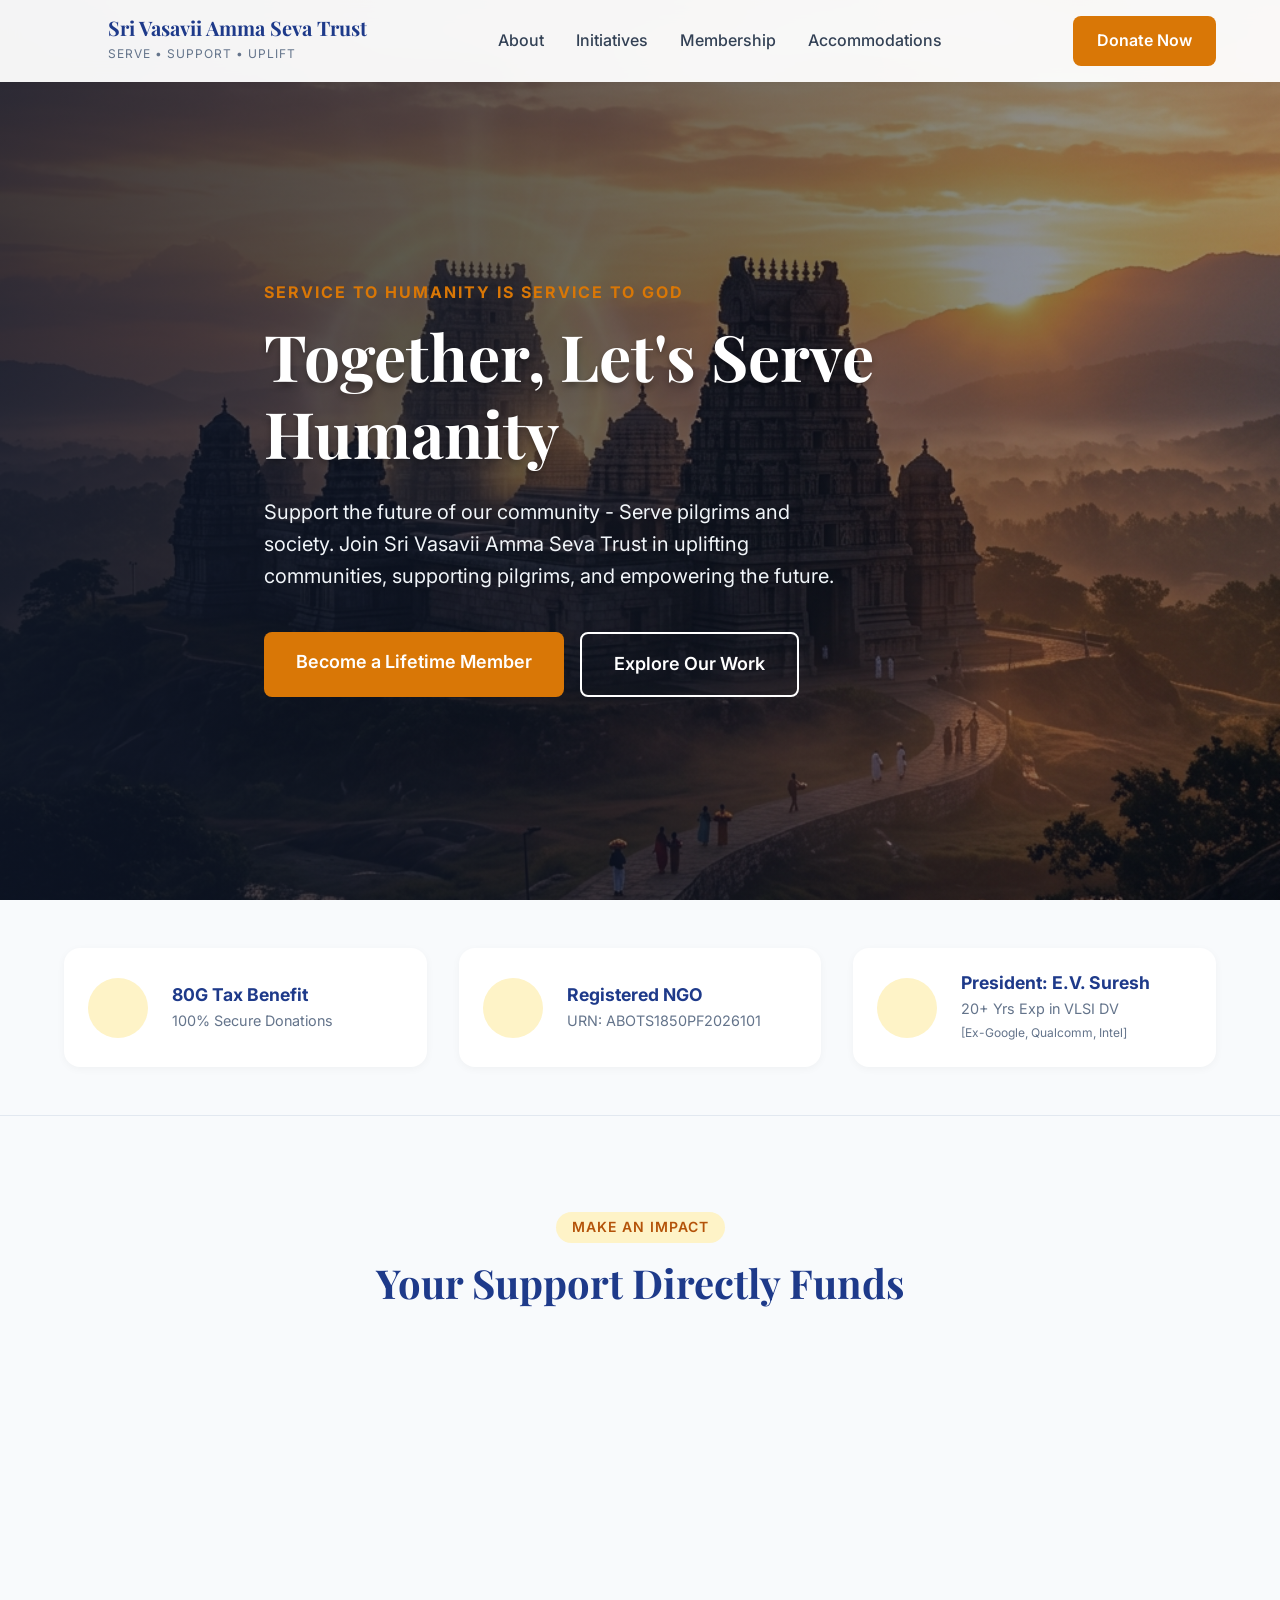
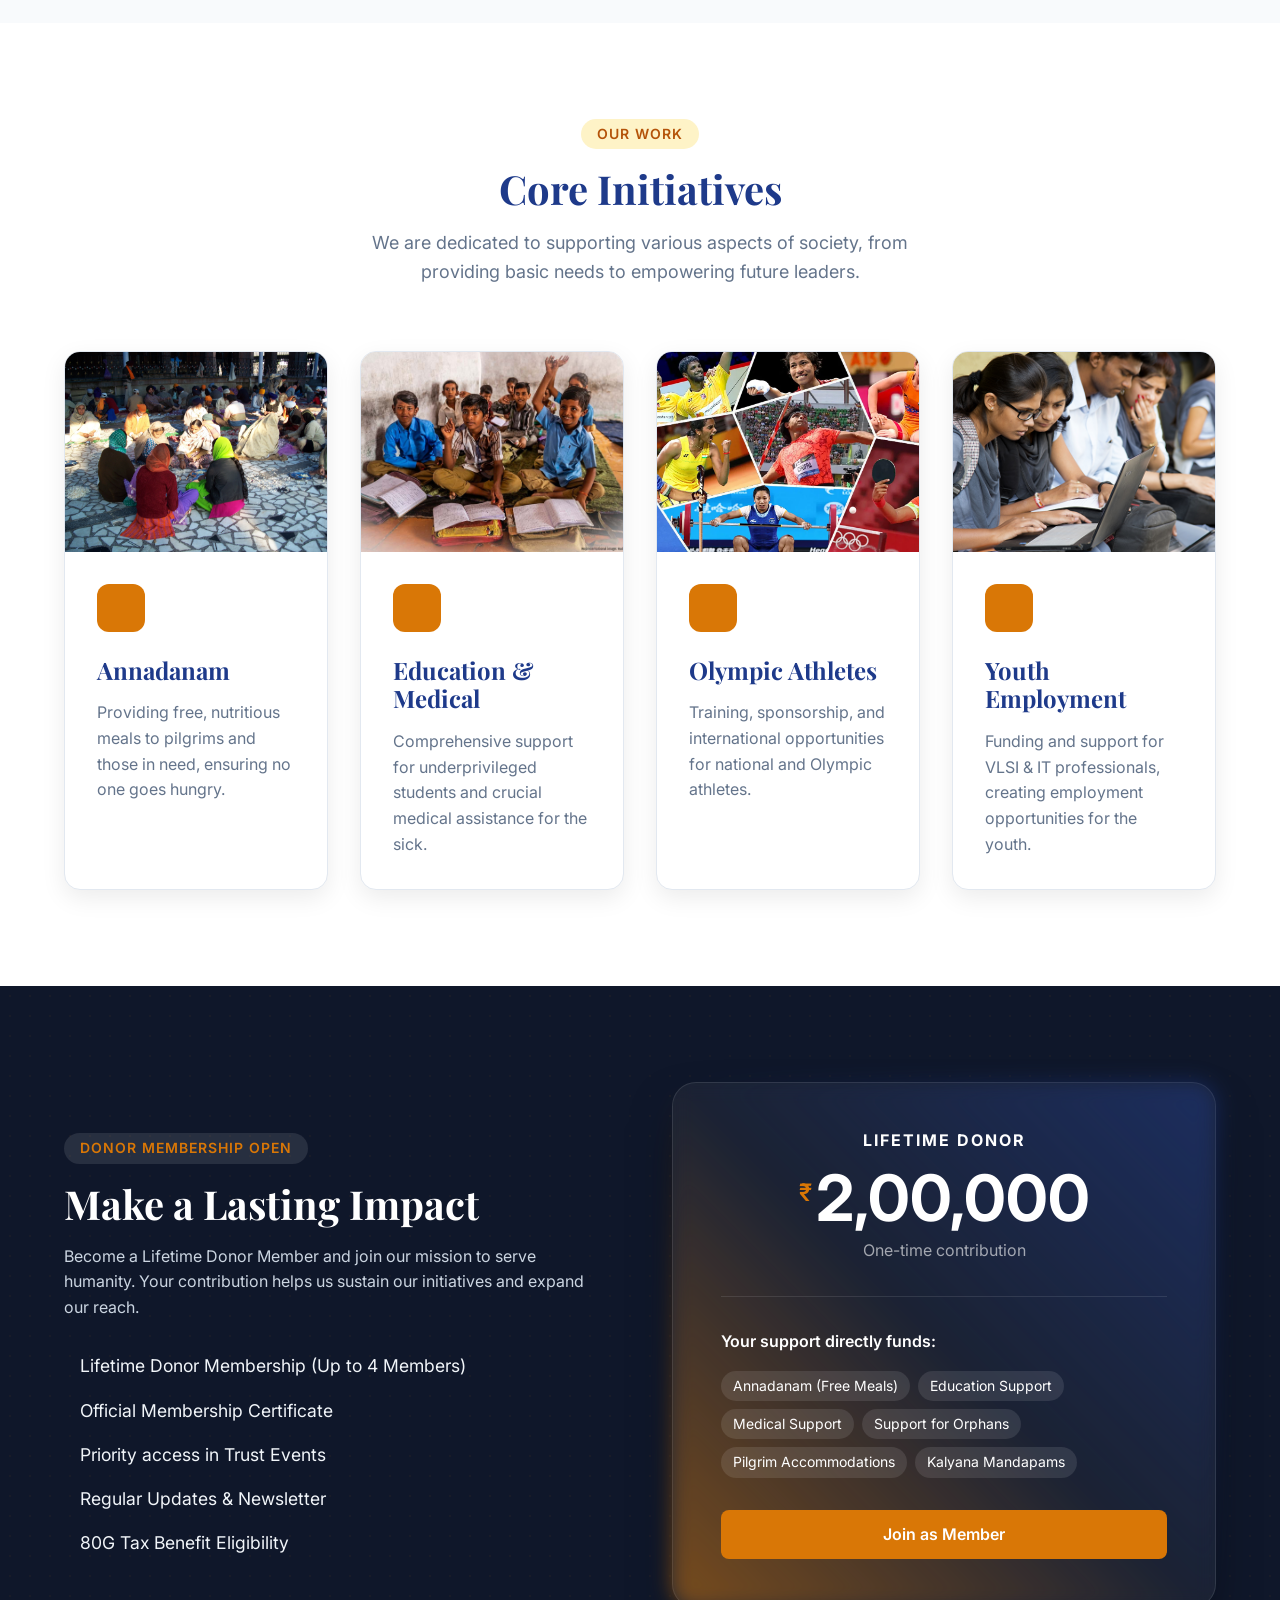
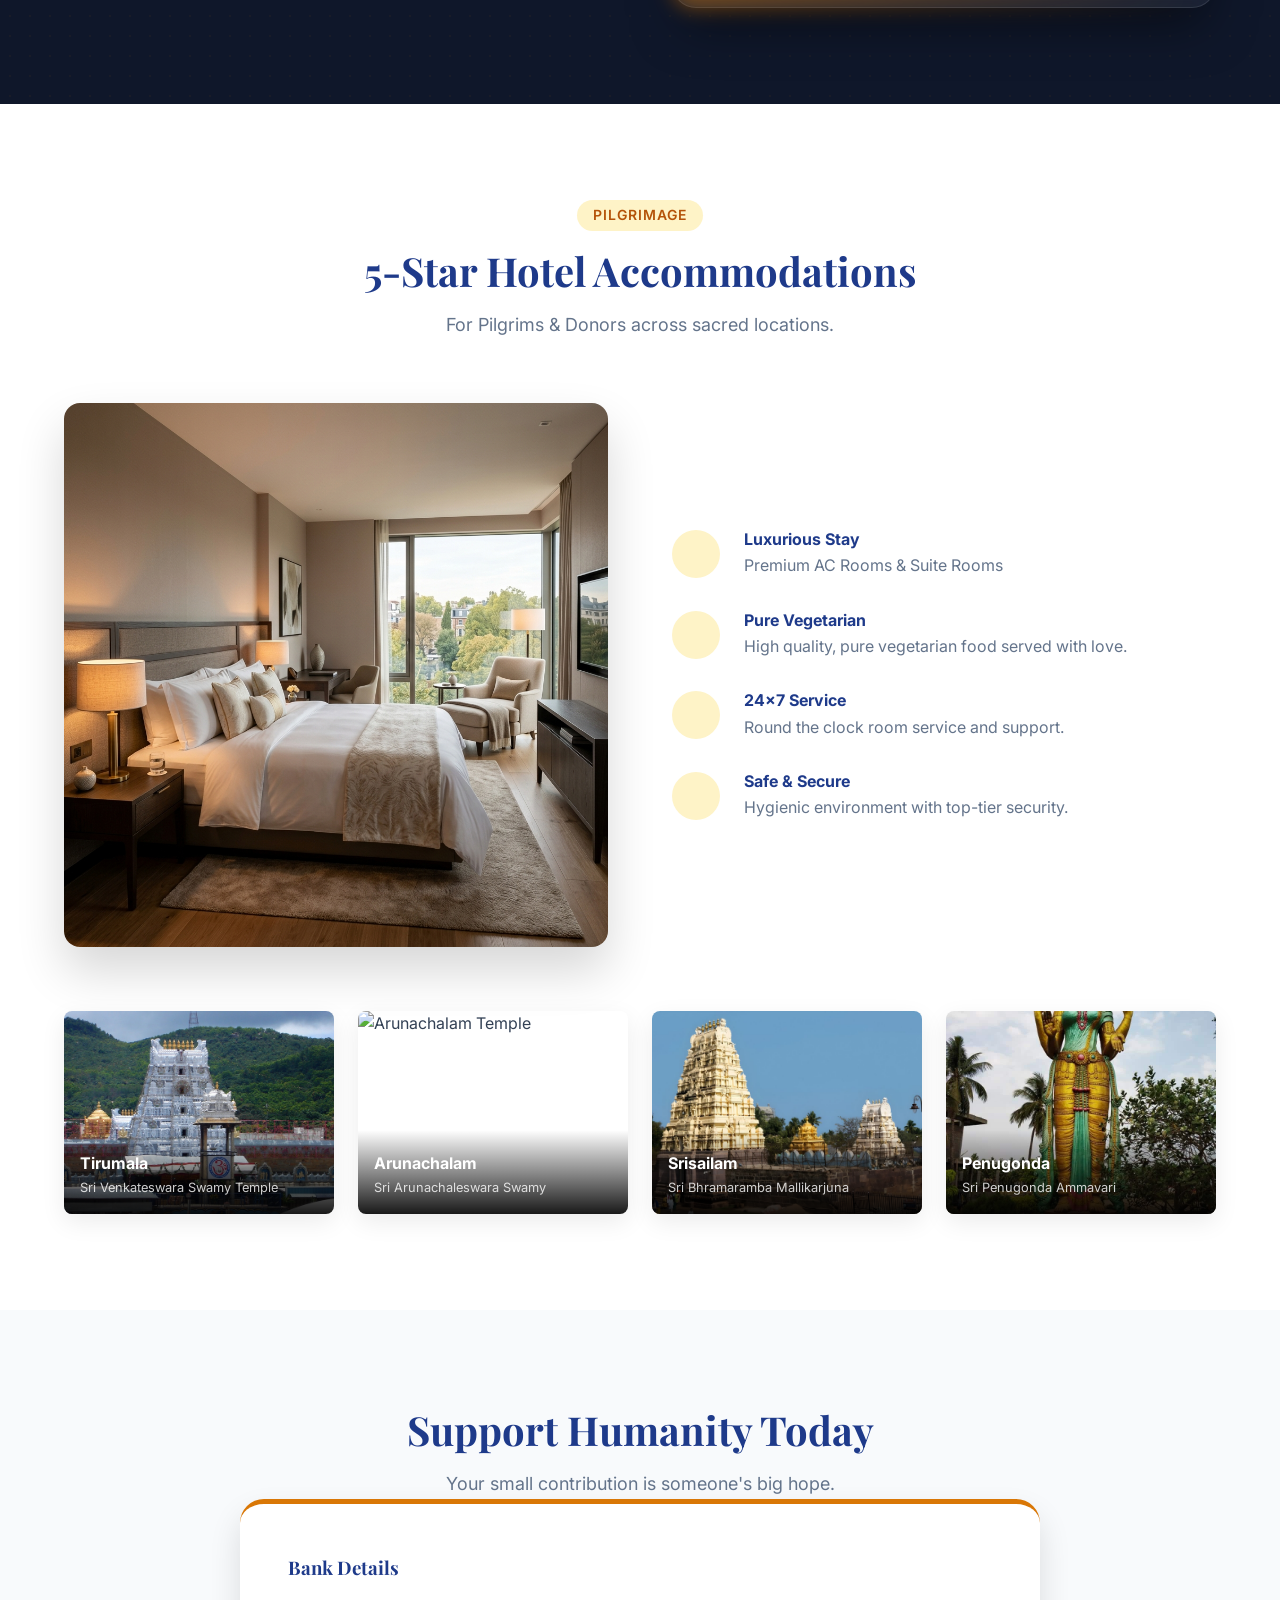
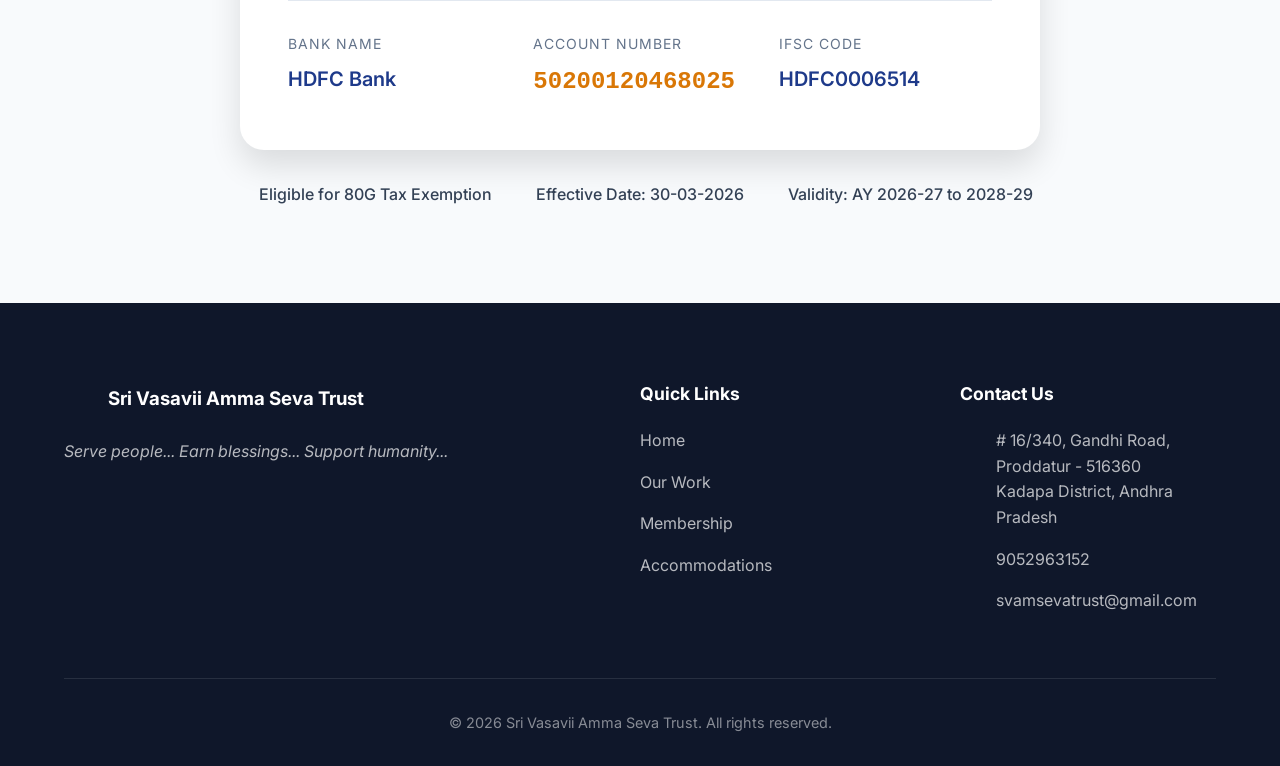
==== index.html @ b6ab921c "feat: initialize Sri Vasavi Amma Seva Trust website with responsive landing page and core service se" ====
<!DOCTYPE html>
<html lang="en">
<head>
    <meta charset="UTF-8">
    <meta name="viewport" content="width=device-width, initial-scale=1.0">
    <meta name="description" content="Sri Vasavii Amma Seva Trust - Service to Humanity is Service to God. Support our initiatives for Annadanam, education, medical help, and more.">
    <title>Sri Vasavii Amma Seva Trust | Serve • Support • Uplift</title>
    <!-- Fonts -->
    <link rel="preconnect" href="https://fonts.googleapis.com">
    <link rel="preconnect" href="https://fonts.gstatic.com" crossorigin>
    <link href="https://fonts.googleapis.com/css2?family=Inter:wght@300;400;500;600;700&family=Playfair+Display:ital,wght@0,400;0,600;0,700;1,400&display=swap" rel="stylesheet">
    <!-- Icons -->
    <script src="https://unpkg.com/lucide@latest"></script>
    <link rel="stylesheet" href="styles.css">
</head>
<body>

    <!-- Navigation -->
    <nav id="navbar" class="navbar">
        <div class="container nav-container">
            <a href="#" class="logo">
                <i data-lucide="heart-handshake" class="logo-icon"></i>
                <div class="logo-text">
                    <h1>Sri Vasavii Amma Seva Trust</h1>
                    <span>Serve • Support • Uplift</span>
                </div>
            </a>
            <ul class="nav-links">
                <li><a href="#about">About</a></li>
                <li><a href="#initiatives">Initiatives</a></li>
                <li><a href="#membership">Membership</a></li>
                <li><a href="#accommodations">Accommodations</a></li>
            </ul>
            <a href="#donate" class="btn btn-primary pulse-glow-anim">Donate Now</a>
            <button class="mobile-menu-btn" aria-label="Toggle Menu">
                <i data-lucide="menu"></i>
            </button>
        </div>
    </nav>

    <!-- Hero Section -->
    <header class="hero" id="home">
        <div class="hero-overlay"></div>
        <div class="container hero-content">
            <h2 class="hero-subtitle">Service to Humanity is Service to God</h2>
            <h1 class="hero-title">Together, Let's Serve Humanity</h1>
            <p class="hero-description">
                Support the future of our community - Serve pilgrims and society. Join Sri Vasavii Amma Seva Trust in uplifting communities, supporting pilgrims, and empowering the future.
            </p>
            <div class="hero-actions">
                <a href="#membership" class="btn btn-primary btn-large pulse-glow-anim">Become a Lifetime Member</a>
                <a href="#initiatives" class="btn btn-outline btn-large">Explore Our Work</a>
            </div>
        </div>
    </header>

    <!-- Trust Signals Section -->
    <section class="trust-signals bg-light">
        <div class="container">
            <div class="trust-grid">
                <div class="trust-item">
                    <div class="trust-icon"><i data-lucide="shield-check"></i></div>
                    <div class="trust-info">
                        <h4>80G Tax Benefit</h4>
                        <p>100% Secure Donations</p>
                    </div>
                </div>
                <div class="trust-item">
                    <div class="trust-icon"><i data-lucide="file-text"></i></div>
                    <div class="trust-info">
                        <h4>Registered NGO</h4>
                        <p>URN: ABOTS1850PF2026101</p>
                    </div>
                </div>
                <div class="trust-item">
                    <div class="trust-icon"><i data-lucide="users"></i></div>
                    <div class="trust-info">
                        <h4>President: E.V. Suresh</h4>
                        <p>20+ Yrs Exp in VLSI DV<br><small>[Ex-Google, Qualcomm, Intel]</small></p>
                    </div>
                </div>
            </div>
        </div>
    </section>

    <!-- Your Support For Section -->
    <section class="support-areas bg-light" id="support">
        <div class="container">
            <div class="section-header text-center" style="margin-bottom: 2rem;">
                <span class="section-badge">Make an Impact</span>
                <h2 class="section-title">Your Support Directly Funds</h2>
            </div>
            
            <div class="support-grid">
                <div class="support-item fade-in-element">
                    <div class="support-icon"><i data-lucide="utensils"></i></div>
                    <h4>Annadanam (Free Meals)</h4>
                </div>
                <div class="support-item fade-in-element">
                    <div class="support-icon"><i data-lucide="book-open"></i></div>
                    <h4>Education Support</h4>
                </div>
                <div class="support-item fade-in-element">
                    <div class="support-icon"><i data-lucide="heart-pulse"></i></div>
                    <h4>Medical Support</h4>
                </div>
                <div class="support-item fade-in-element">
                    <div class="support-icon"><i data-lucide="baby"></i></div>
                    <h4>Support for Orphans</h4>
                </div>
                <div class="support-item fade-in-element">
                    <div class="support-icon"><i data-lucide="hotel"></i></div>
                    <h4>Pilgrim Accommodations</h4>
                </div>
                <div class="support-item fade-in-element">
                    <div class="support-icon"><i data-lucide="landmark"></i></div>
                    <h4>Kalyana Mandapams</h4>
                </div>
            </div>
        </div>
    </section>

    <!-- Initiatives Section -->
    <section class="initiatives" id="initiatives">
        <div class="container">
            <div class="section-header text-center">
                <span class="section-badge">Our Work</span>
                <h2 class="section-title">Core Initiatives</h2>
                <p class="section-description">We are dedicated to supporting various aspects of society, from providing basic needs to empowering future leaders.</p>
            </div>

            <div class="initiatives-grid">
                <!-- Initiative 1 -->
                <div class="card initiative-card">
                    <div class="card-img-wrapper">
                        <img src="images/food_donation.jpg" alt="Annadanam Free Meals" class="card-img" loading="lazy">
                    </div>
                    <div class="card-content">
                        <div class="card-icon"><i data-lucide="utensils"></i></div>
                        <h3>Annadanam</h3>
                        <p>Providing free, nutritious meals to pilgrims and those in need, ensuring no one goes hungry.</p>
                    </div>
                </div>

                <!-- Initiative 2 -->
                <div class="card initiative-card">
                    <div class="card-img-wrapper">
                        <img src="images/education-image.jpg" alt="Education and Medical Support" class="card-img" loading="lazy">
                    </div>
                    <div class="card-content">
                        <div class="card-icon"><i data-lucide="book-open"></i></div>
                        <h3>Education & Medical</h3>
                        <p>Comprehensive support for underprivileged students and crucial medical assistance for the sick.</p>
                    </div>
                </div>

                <!-- Initiative 3 -->
                <div class="card initiative-card">
                    <div class="card-img-wrapper">
                        <img src="images/olampics.webp" alt="Olympic Athletes Support" class="card-img" loading="lazy">
                    </div>
                    <div class="card-content">
                        <div class="card-icon"><i data-lucide="medal"></i></div>
                        <h3>Olympic Athletes</h3>
                        <p>Training, sponsorship, and international opportunities for national and Olympic athletes.</p>
                    </div>
                </div>

                <!-- Initiative 4 -->
                <div class="card initiative-card">
                    <div class="card-img-wrapper">
                        <img src="images/employment.jpg" alt="Youth Employment" class="card-img" loading="lazy">
                    </div>
                    <div class="card-content">
                        <div class="card-icon"><i data-lucide="briefcase"></i></div>
                        <h3>Youth Employment</h3>
                        <p>Funding and support for VLSI & IT professionals, creating employment opportunities for the youth.</p>
                    </div>
                </div>
            </div>
        </div>
    </section>

    <!-- Membership Section -->
    <section class="membership bg-dark" id="membership">
        <div class="container">
            <div class="membership-layout">
                <div class="membership-text">
                    <span class="section-badge badge-light">Donor Membership Open</span>
                    <h2 class="section-title text-white">Make a Lasting Impact</h2>
                    <p class="text-white-muted">Become a Lifetime Donor Member and join our mission to serve humanity. Your contribution helps us sustain our initiatives and expand our reach.</p>
                    
                    <ul class="benefits-list">
                        <li><i data-lucide="check-circle-2"></i> Lifetime Donor Membership (Up to 4 Members)</li>
                        <li><i data-lucide="check-circle-2"></i> Official Membership Certificate</li>
                        <li><i data-lucide="check-circle-2"></i> Priority access in Trust Events</li>
                        <li><i data-lucide="check-circle-2"></i> Regular Updates & Newsletter</li>
                        <li><i data-lucide="check-circle-2"></i> 80G Tax Benefit Eligibility</li>
                    </ul>
                </div>
                
                <div class="membership-card-wrapper">
                    <div class="pricing-card glass-card">
                        <div class="pricing-header">
                            <h3>Lifetime Donor</h3>
                            <div class="price">
                                <span class="currency">₹</span>
                                <span class="amount">2,00,000</span>
                            </div>
                            <p class="price-desc">One-time contribution</p>
                        </div>
                        <div class="pricing-body">
                            <p class="pricing-highlight">Your support directly funds:</p>
                            <div class="mini-tags">
                                <span>Annadanam (Free Meals)</span>
                                <span>Education Support</span>
                                <span>Medical Support</span>
                                <span>Support for Orphans</span>
                                <span>Pilgrim Accommodations</span>
                                <span>Kalyana Mandapams</span>
                            </div>
                        </div>
                        <div class="pricing-footer">
                            <a href="#donate" class="btn btn-primary btn-block pulse-glow-anim">Join as Member</a>
                        </div>
                    </div>
                </div>
            </div>
        </div>
    </section>

    <!-- Accommodations Section -->
    <section class="accommodations" id="accommodations">
        <div class="container">
            <div class="section-header text-center">
                <span class="section-badge">Pilgrimage</span>
                <h2 class="section-title">5-Star Hotel Accommodations</h2>
                <p class="section-description">For Pilgrims & Donors across sacred locations.</p>
            </div>

            <div class="accommodations-content">
                <div class="accommodations-img float-anim">
                    <img src="images/luxury_room.png" alt="Luxurious 5 Star Hotel Stay" loading="lazy">
                </div>
                <div class="accommodations-details">
                    <div class="feature-list">
                        <div class="feature">
                            <div class="feature-icon"><i data-lucide="star"></i></div>
                            <div>
                                <h4>Luxurious Stay</h4>
                                <p>Premium AC Rooms & Suite Rooms</p>
                            </div>
                        </div>
                        <div class="feature">
                            <div class="feature-icon"><i data-lucide="coffee"></i></div>
                            <div>
                                <h4>Pure Vegetarian</h4>
                                <p>High quality, pure vegetarian food served with love.</p>
                            </div>
                        </div>
                        <div class="feature">
                            <div class="feature-icon"><i data-lucide="clock"></i></div>
                            <div>
                                <h4>24x7 Service</h4>
                                <p>Round the clock room service and support.</p>
                            </div>
                        </div>
                        <div class="feature">
                            <div class="feature-icon"><i data-lucide="shield"></i></div>
                            <div>
                                <h4>Safe & Secure</h4>
                                <p>Hygienic environment with top-tier security.</p>
                            </div>
                        </div>
                    </div>
                </div>
            </div>

            <div class="temples-grid mt-5">
                <div class="temple-card">
                    <img src="images/tirumala-venkateswara-temple-in-tirupati.jpg" alt="Tirumala Temple" loading="lazy">
                    <div class="temple-info">
                        <h4>Tirumala</h4>
                        <p>Sri Venkateswara Swamy Temple</p>
                    </div>
                </div>
                <div class="temple-card">
                    <img src="images/Arunachalam_temple_from_a_nearby_hill.jpg" alt="Arunachalam Temple" loading="lazy">
                    <div class="temple-info">
                        <h4>Arunachalam</h4>
                        <p>Sri Arunachaleswara Swamy</p>
                    </div>
                </div>
                <div class="temple-card">
                    <img src="images/srisailam-tourism-header.jpg" alt="Srisailam Temple" loading="lazy">
                    <div class="temple-info">
                        <h4>Srisailam</h4>
                        <p>Sri Bhramaramba Mallikarjuna</p>
                    </div>
                </div>
                <div class="temple-card">
                    <img src="images/penugonda-temple.jpg" alt="Penugonda Temple" loading="lazy">
                    <div class="temple-info">
                        <h4>Penugonda</h4>
                        <p>Sri Penugonda Ammavari</p>
                    </div>
                </div>
            </div>
        </div>
    </section>

    <!-- Donation Info Section -->
    <section class="donate-section bg-light" id="donate">
        <div class="container">
            <div class="donation-container">
                <div class="donation-header text-center">
                    <h2 class="section-title">Support Humanity Today</h2>
                    <p class="section-description">Your small contribution is someone's big hope.</p>
                </div>
                
                <div class="bank-details-card">
                    <div class="bank-header">
                        <h3>Bank Details</h3>
                        <i data-lucide="building-2"></i>
                    </div>
                    <div class="bank-info-grid">
                        <div class="info-group">
                            <label>Bank Name</label>
                            <p>HDFC Bank</p>
                        </div>
                        <div class="info-group">
                            <label>Account Number</label>
                            <p class="highlight-text">50200120468025</p>
                        </div>
                        <div class="info-group">
                            <label>IFSC Code</label>
                            <p>HDFC0006514</p>
                        </div>
                    </div>
                </div>

                <div class="tax-info-grid">
                    <div class="tax-info-item">
                        <i data-lucide="check-square" class="text-primary"></i>
                        <span>Eligible for 80G Tax Exemption</span>
                    </div>
                    <div class="tax-info-item">
                        <i data-lucide="check-square" class="text-primary"></i>
                        <span>Effective Date: 30-03-2026</span>
                    </div>
                    <div class="tax-info-item">
                        <i data-lucide="check-square" class="text-primary"></i>
                        <span>Validity: AY 2026-27 to 2028-29</span>
                    </div>
                </div>
            </div>
        </div>
    </section>

    <!-- Footer -->
    <footer class="footer">
        <div class="container">
            <div class="footer-grid">
                <div class="footer-brand">
                    <a href="#" class="logo footer-logo">
                        <i data-lucide="heart-handshake" class="logo-icon"></i>
                        <div class="logo-text">
                            <h3>Sri Vasavii Amma Seva Trust</h3>
                        </div>
                    </a>
                    <p class="footer-tagline">Serve people... Earn blessings... Support humanity...</p>
                </div>
                
                <div class="footer-links">
                    <h4>Quick Links</h4>
                    <ul>
                        <li><a href="#home">Home</a></li>
                        <li><a href="#initiatives">Our Work</a></li>
                        <li><a href="#membership">Membership</a></li>
                        <li><a href="#accommodations">Accommodations</a></li>
                    </ul>
                </div>

                <div class="footer-contact">
                    <h4>Contact Us</h4>
                    <ul>
                        <li>
                            <i data-lucide="map-pin"></i>
                            <span># 16/340, Gandhi Road, Proddatur - 516360<br>Kadapa District, Andhra Pradesh</span>
                        </li>
                        <li>
                            <i data-lucide="phone"></i>
                            <span>9052963152</span>
                        </li>
                        <li>
                            <i data-lucide="mail"></i>
                            <span>svamsevatrust@gmail.com</span>
                        </li>
                    </ul>
                </div>
            </div>
            
            <div class="footer-bottom">
                <p>&copy; 2026 Sri Vasavii Amma Seva Trust. All rights reserved.</p>
            </div>
        </div>
    </footer>

    <script src="script.js"></script>
</body>
</html>
---- styles.css ----
/* Base CSS and Design System variables */
:root {
    /* Color Palette */
    --primary: #d97706; /* Saffron/Gold */
    --primary-dark: #b45309;
    --primary-light: #fef3c7;
    
    --secondary: #1e3a8a; /* Deep Navy Blue */
    --secondary-dark: #1e40af;
    
    --bg-main: #ffffff;
    --bg-light: #f8fafc;
    --bg-dark: #0f172a;
    
    --text-main: #334155;
    --text-muted: #64748b;
    --text-light: #f1f5f9;
    
    --border-color: #e2e8f0;
    
    /* Typography */
    --font-sans: 'Inter', sans-serif;
    --font-serif: 'Playfair Display', serif;
    
    /* Effects */
    --shadow-sm: 0 2px 8px rgba(0, 0, 0, 0.04);
    --shadow-md: 0 8px 24px rgba(0, 0, 0, 0.08);
    --shadow-lg: 0 16px 32px rgba(0, 0, 0, 0.12);
    --shadow-xl: 0 24px 48px rgba(0, 0, 0, 0.16);
    --shadow-glow: 0 0 20px rgba(217, 119, 6, 0.4);
    
    --radius-md: 0.5rem;
    --radius-lg: 1rem;
    --radius-xl: 1.5rem;
    
    --transition: all 0.3s ease;
}

/* Reset & Globals */
* {
    margin: 0;
    padding: 0;
    box-sizing: border-box;
}

html {
    scroll-behavior: smooth;
}

body {
    font-family: var(--font-sans);
    color: var(--text-main);
    background-color: var(--bg-main);
    line-height: 1.6;
    overflow-x: hidden;
}

h1, h2, h3, h4, h5, h6 {
    font-family: var(--font-serif);
    color: var(--secondary);
    line-height: 1.2;
}

a {
    text-decoration: none;
    color: inherit;
}

ul {
    list-style: none;
}

img {
    max-width: 100%;
    height: auto;
    display: block;
}

/* Layout Utilities */
.container {
    width: 100%;
    max-width: 1200px;
    margin: 0 auto;
    padding: 0 1.5rem;
}

.text-center { text-align: center; }
.text-white { color: white !important; }
.text-white-muted { color: #cbd5e1; }
.text-primary { color: var(--primary); }

.bg-light { background-color: var(--bg-light); }
.bg-dark { background-color: var(--bg-dark); color: white; }

.mt-5 { margin-top: 3rem; }

/* Buttons */
.btn {
    display: inline-block;
    padding: 0.75rem 1.5rem;
    border-radius: var(--radius-md);
    font-weight: 600;
    font-family: var(--font-sans);
    transition: var(--transition);
    cursor: pointer;
    border: none;
    text-align: center;
}

.btn-primary {
    background-color: var(--primary);
    color: white;
}

.btn-primary:hover {
    background-color: var(--primary-dark);
    transform: translateY(-3px);
    box-shadow: var(--shadow-lg), var(--shadow-glow);
}

.btn-outline {
    background-color: transparent;
    color: white;
    border: 2px solid white;
}

.btn-outline:hover {
    background-color: white;
    color: var(--secondary);
}

.btn-large {
    padding: 1rem 2rem;
    font-size: 1.125rem;
}

.btn-block {
    display: block;
    width: 100%;
}

/* Navigation */
.navbar {
    position: fixed;
    top: 0;
    left: 0;
    width: 100%;
    background-color: rgba(255, 255, 255, 0.95);
    backdrop-filter: blur(10px);
    z-index: 1000;
    box-shadow: var(--shadow-sm);
    padding: 1rem 0;
    transition: var(--transition);
}

.navbar.scrolled {
    padding: 0.75rem 0;
    box-shadow: var(--shadow-md);
}

.nav-container {
    display: flex;
    justify-content: space-between;
    align-items: center;
}

.logo {
    display: flex;
    align-items: center;
    gap: 0.75rem;
}

.logo-icon {
    color: var(--primary);
    width: 32px;
    height: 32px;
}

.logo-text h1 {
    font-size: 1.25rem;
    font-weight: 700;
    margin: 0;
}

.logo-text span {
    font-size: 0.75rem;
    color: var(--text-muted);
    font-family: var(--font-sans);
    text-transform: uppercase;
    letter-spacing: 1px;
}

.nav-links {
    display: flex;
    gap: 2rem;
    align-items: center;
}

.nav-links a {
    font-weight: 500;
    color: var(--text-main);
    transition: var(--transition);
    position: relative;
}

.nav-links a::after {
    content: '';
    position: absolute;
    width: 0;
    height: 2px;
    bottom: -4px;
    left: 0;
    background-color: var(--primary);
    transition: var(--transition);
}

.nav-links a:hover {
    color: var(--primary);
}

.nav-links a:hover::after {
    width: 100%;
}

.mobile-menu-btn {
    display: none;
    background: none;
    border: none;
    color: var(--secondary);
    cursor: pointer;
}

/* Hero Section */
.hero {
    position: relative;
    height: 100vh;
    min-height: 600px;
    display: flex;
    align-items: center;
    background-image: url('images/hero_background.png');
    background-size: cover;
    background-position: center;
    background-attachment: fixed;
    color: white;
    padding-top: 80px; /* Offset for navbar */
}

.hero-overlay {
    position: absolute;
    inset: 0;
    background: linear-gradient(to right, rgba(15, 23, 42, 0.8), rgba(15, 23, 42, 0.4));
}

.hero-content {
    position: relative;
    z-index: 1;
    max-width: 800px;
}

.hero-subtitle {
    color: var(--primary);
    font-family: var(--font-sans);
    font-size: 1rem;
    text-transform: uppercase;
    letter-spacing: 2px;
    margin-bottom: 1rem;
}

.hero-title {
    color: white;
    font-size: 4rem;
    margin-bottom: 1.5rem;
    text-shadow: 0 4px 6px rgba(0,0,0,0.3);
}

.hero-description {
    font-size: 1.25rem;
    margin-bottom: 2.5rem;
    color: var(--text-light);
    max-width: 600px;
}

.hero-actions {
    display: flex;
    gap: 1rem;
}

/* Trust Signals */
.trust-signals {
    padding: 3rem 0;
    border-bottom: 1px solid var(--border-color);
}

.trust-grid {
    display: grid;
    grid-template-columns: repeat(3, 1fr);
    gap: 2rem;
}

.trust-item {
    display: flex;
    align-items: center;
    gap: 1.5rem;
    padding: 1.5rem;
    background: white;
    border-radius: var(--radius-lg);
    box-shadow: var(--shadow-sm);
    transition: var(--transition);
}

.trust-item:hover {
    transform: translateY(-8px);
    box-shadow: var(--shadow-lg);
}

.trust-item:hover .trust-icon {
    transform: scale(1.15) rotate(5deg);
}

.trust-icon {
    width: 60px;
    height: 60px;
    background-color: var(--primary-light);
    color: var(--primary);
    border-radius: 50%;
    display: flex;
    align-items: center;
    justify-content: center;
    flex-shrink: 0;
    transition: transform 0.4s cubic-bezier(0.175, 0.885, 0.32, 1.275);
}

.trust-icon svg {
    width: 28px;
    height: 28px;
}

.trust-info h4 {
    margin-bottom: 0.25rem;
    font-family: var(--font-sans);
    font-size: 1.1rem;
}

.trust-info p {
    color: var(--text-muted);
    font-size: 0.9rem;
}

/* Section Common */
.section-header {
    margin-bottom: 4rem;
}

.section-badge {
    display: inline-block;
    padding: 0.25rem 1rem;
    background-color: var(--primary-light);
    color: var(--primary-dark);
    border-radius: 2rem;
    font-size: 0.875rem;
    font-weight: 600;
    text-transform: uppercase;
    letter-spacing: 1px;
    margin-bottom: 1rem;
}

.section-badge.badge-light {
    background-color: rgba(255,255,255,0.1);
    color: var(--primary);
}

.section-title {
    font-size: 2.5rem;
    margin-bottom: 1rem;
}

.section-description {
    color: var(--text-muted);
    font-size: 1.125rem;
    max-width: 600px;
    margin: 0 auto;
}

/* Support Areas Section */
.support-areas {
    padding: 6rem 0 3rem;
}

.support-grid {
    display: grid;
    grid-template-columns: repeat(auto-fit, minmax(300px, 1fr));
    gap: 1.5rem;
    margin-top: 3rem;
}

.support-item {
    display: flex;
    align-items: center;
    gap: 1.5rem;
    padding: 1.5rem;
    background: white;
    border-radius: var(--radius-lg);
    box-shadow: var(--shadow-sm);
    transition: var(--transition);
    border: 1px solid var(--border-color);
}

.support-item:hover {
    transform: translateY(-5px);
    box-shadow: var(--shadow-md);
    border-color: var(--primary-light);
}

.support-icon {
    width: 48px;
    height: 48px;
    background-color: var(--primary-light);
    color: var(--primary);
    border-radius: 12px;
    display: flex;
    align-items: center;
    justify-content: center;
    flex-shrink: 0;
}

.support-item h4 {
    margin: 0;
    font-family: var(--font-sans);
    font-size: 1.1rem;
    color: var(--text-main);
}

/* Initiatives Section */
.initiatives {
    padding: 6rem 0;
}

.initiatives-grid {
    display: grid;
    grid-template-columns: repeat(auto-fit, minmax(250px, 1fr));
    gap: 2rem;
}

.card {
    background: white;
    border-radius: var(--radius-lg);
    overflow: hidden;
    box-shadow: var(--shadow-md);
    transition: var(--transition);
    border: 1px solid var(--border-color);
}

.card:hover {
    transform: translateY(-12px);
    box-shadow: var(--shadow-xl);
    border-color: var(--primary-light);
}

.card:hover .card-icon {
    transform: scale(1.1) rotate(-5deg);
}

.card-img-wrapper {
    width: 100%;
    height: 200px;
    overflow: hidden;
}

.card-img {
    width: 100%;
    height: 100%;
    object-fit: cover;
    transition: transform 0.8s cubic-bezier(0.16, 1, 0.3, 1);
}

.card:hover .card-img {
    transform: scale(1.1);
}

.card-content {
    padding: 2rem;
    position: relative;
}

.card-icon {
    width: 48px;
    height: 48px;
    background-color: var(--primary);
    color: white;
    border-radius: 12px;
    display: flex;
    align-items: center;
    justify-content: center;
    margin-bottom: 1.5rem;
    transition: transform 0.4s cubic-bezier(0.175, 0.885, 0.32, 1.275);
}

.initiative-card h3 {
    margin-bottom: 1rem;
    font-size: 1.5rem;
}

.initiative-card p {
    color: var(--text-muted);
}

/* Membership Section */
.membership {
    padding: 6rem 0;
    position: relative;
    overflow: hidden;
}

/* Add a subtle background pattern */
.membership::before {
    content: '';
    position: absolute;
    inset: 0;
    opacity: 0.05;
    background-image: radial-gradient(var(--primary) 1px, transparent 1px);
    background-size: 20px 20px;
}

.membership-layout {
    display: grid;
    grid-template-columns: 1fr 1fr;
    gap: 4rem;
    align-items: center;
    position: relative;
    z-index: 1;
}

.benefits-list {
    margin-top: 2rem;
    display: flex;
    flex-direction: column;
    gap: 1rem;
}

.benefits-list li {
    display: flex;
    align-items: center;
    gap: 1rem;
    color: var(--text-light);
    font-size: 1.1rem;
}

.benefits-list i {
    color: var(--primary);
}

.glass-card {
    background: rgba(255, 255, 255, 0.05);
    backdrop-filter: blur(10px);
    border: 1px solid rgba(255, 255, 255, 0.1);
    border-radius: var(--radius-xl);
    padding: 3rem;
    color: white;
    box-shadow: 0 25px 50px -12px rgba(0, 0, 0, 0.5);
    position: relative;
}

/* A glowing effect behind the card */
.glass-card::before {
    content: '';
    position: absolute;
    inset: -2px;
    background: linear-gradient(45deg, var(--primary), transparent, var(--secondary));
    z-index: -1;
    border-radius: var(--radius-xl);
    filter: blur(10px);
    opacity: 0.5;
}

.pricing-header {
    text-align: center;
    margin-bottom: 2rem;
    padding-bottom: 2rem;
    border-bottom: 1px solid rgba(255,255,255,0.1);
}

.pricing-header h3 {
    color: white;
    font-family: var(--font-sans);
    text-transform: uppercase;
    letter-spacing: 2px;
    font-size: 1rem;
    margin-bottom: 1rem;
}

.price {
    display: flex;
    align-items: flex-start;
    justify-content: center;
    gap: 0.25rem;
    margin-bottom: 0.5rem;
}

.currency {
    font-size: 1.5rem;
    font-weight: 600;
    color: var(--primary);
    margin-top: 0.5rem;
}

.amount {
    font-size: 4rem;
    font-weight: 700;
    line-height: 1;
}

.price-desc {
    color: rgba(255,255,255,0.6);
}

.pricing-highlight {
    font-weight: 600;
    margin-bottom: 1rem;
}

.mini-tags {
    display: flex;
    flex-wrap: wrap;
    gap: 0.5rem;
    margin-bottom: 2rem;
}

.mini-tags span {
    background: rgba(255,255,255,0.1);
    padding: 0.25rem 0.75rem;
    border-radius: 2rem;
    font-size: 0.875rem;
}

/* Accommodations */
.accommodations {
    padding: 6rem 0;
}

.accommodations-content {
    display: grid;
    grid-template-columns: 1fr 1fr;
    gap: 4rem;
    align-items: center;
    margin-bottom: 4rem;
}

.accommodations-img {
    border-radius: var(--radius-lg);
    overflow: hidden;
    box-shadow: var(--shadow-xl);
}

.feature-list {
    display: flex;
    flex-direction: column;
    gap: 2rem;
}

.feature {
    display: flex;
    gap: 1.5rem;
}

.feature-icon {
    width: 48px;
    height: 48px;
    background-color: var(--primary-light);
    color: var(--primary);
    border-radius: 50%;
    display: flex;
    align-items: center;
    justify-content: center;
    flex-shrink: 0;
}

.feature h4 {
    margin-bottom: 0.25rem;
    font-family: var(--font-sans);
}

.feature p {
    color: var(--text-muted);
}

.temples-grid {
    display: grid;
    grid-template-columns: repeat(4, 1fr);
    gap: 1.5rem;
}

.temple-card {
    position: relative;
    border-radius: var(--radius-md);
    overflow: hidden;
    box-shadow: var(--shadow-md);
    aspect-ratio: 4/3;
    transition: transform 0.4s ease, box-shadow 0.4s ease;
}

.temple-card img {
    width: 100%;
    height: 100%;
    object-fit: cover;
    transition: transform 0.8s cubic-bezier(0.16, 1, 0.3, 1);
}

.temple-card:hover {
    transform: translateY(-10px);
    box-shadow: var(--shadow-xl);
}

.temple-card:hover img {
    transform: scale(1.12);
}

.temple-info {
    position: absolute;
    bottom: 0;
    left: 0;
    width: 100%;
    padding: 1.5rem 1rem 1rem;
    background: linear-gradient(to top, rgba(0,0,0,0.9), transparent);
    color: white;
}

.temple-info h4 {
    color: white;
    font-family: var(--font-sans);
    margin-bottom: 0.25rem;
}

.temple-info p {
    font-size: 0.8rem;
    color: rgba(255,255,255,0.8);
}

/* Donate Section */
.donate-section {
    padding: 6rem 0;
}

.donation-container {
    max-width: 800px;
    margin: 0 auto;
}

.bank-details-card {
    background: white;
    border-radius: var(--radius-xl);
    padding: 3rem;
    box-shadow: var(--shadow-lg);
    margin-bottom: 2rem;
    border-top: 5px solid var(--primary);
}

.bank-header {
    display: flex;
    justify-content: space-between;
    align-items: center;
    margin-bottom: 2rem;
    padding-bottom: 1rem;
    border-bottom: 1px solid var(--border-color);
}

.bank-header i {
    color: var(--primary);
    width: 32px;
    height: 32px;
}

.bank-info-grid {
    display: grid;
    grid-template-columns: repeat(auto-fit, minmax(200px, 1fr));
    gap: 2rem;
}

.info-group label {
    display: block;
    font-size: 0.875rem;
    color: var(--text-muted);
    text-transform: uppercase;
    letter-spacing: 1px;
    margin-bottom: 0.5rem;
}

.info-group p {
    font-size: 1.25rem;
    font-weight: 600;
    color: var(--secondary);
}

.info-group .highlight-text {
    color: var(--primary);
    font-size: 1.5rem;
    font-family: monospace;
}

.tax-info-grid {
    display: flex;
    justify-content: center;
    flex-wrap: wrap;
    gap: 2rem;
}

.tax-info-item {
    display: flex;
    align-items: center;
    gap: 0.75rem;
    font-weight: 500;
    color: var(--text-main);
}

/* Footer */
.footer {
    background-color: var(--bg-dark);
    color: var(--text-light);
    padding: 5rem 0 2rem;
}

.footer-grid {
    display: grid;
    grid-template-columns: 2fr 1fr 1fr;
    gap: 4rem;
    margin-bottom: 4rem;
}

.footer-brand .logo-text h3 {
    color: white;
    font-family: var(--font-sans);
}

.footer-tagline {
    margin-top: 1.5rem;
    color: rgba(255,255,255,0.7);
    font-style: italic;
}

.footer h4 {
    color: white;
    font-family: var(--font-sans);
    margin-bottom: 1.5rem;
    font-size: 1.1rem;
}

.footer-links ul, .footer-contact ul {
    display: flex;
    flex-direction: column;
    gap: 1rem;
}

.footer-links a {
    color: rgba(255,255,255,0.7);
    transition: var(--transition);
}

.footer-links a:hover {
    color: var(--primary);
    padding-left: 5px;
}

.footer-contact li {
    display: flex;
    align-items: flex-start;
    gap: 1rem;
    color: rgba(255,255,255,0.7);
}

.footer-contact i {
    color: var(--primary);
    width: 20px;
    height: 20px;
    flex-shrink: 0;
    margin-top: 4px;
}

.footer-bottom {
    text-align: center;
    padding-top: 2rem;
    border-top: 1px solid rgba(255,255,255,0.1);
    color: rgba(255,255,255,0.5);
    font-size: 0.9rem;
}

/* Responsive Design */
@media (max-width: 992px) {
    .hero-title { font-size: 3rem; }
    .membership-layout { grid-template-columns: 1fr; }
    .accommodations-content { grid-template-columns: 1fr; }
    .temples-grid { grid-template-columns: repeat(2, 1fr); }
    .footer-grid { grid-template-columns: 1fr 1fr; }
}

/* General Animations and Utilities */
.fade-in-element {
    opacity: 0;
    transform: translateY(30px);
    transition: opacity 0.8s cubic-bezier(0.16, 1, 0.3, 1), transform 0.8s cubic-bezier(0.16, 1, 0.3, 1);
}

.fade-in-element.visible {
    opacity: 1;
    transform: translateY(0);
}

.pulse-glow-anim {
    animation: pulseGlow 2s infinite;
}

.pulse-glow-anim:hover {
    animation: none;
}

.float-anim {
    animation: float 4s ease-in-out infinite;
}

@keyframes float {
    0% { transform: translateY(0px); }
    50% { transform: translateY(-10px); }
    100% { transform: translateY(0px); }
}

@keyframes pulseGlow {
    0% { box-shadow: 0 0 0 0 rgba(217, 119, 6, 0.6); }
    70% { box-shadow: 0 0 0 15px rgba(217, 119, 6, 0); }
    100% { box-shadow: 0 0 0 0 rgba(217, 119, 6, 0); }
}

@media (max-width: 768px) {
    .nav-links {
        display: none; /* Add JS for mobile menu if needed */
    }
    .mobile-menu-btn { display: block; }
    .navbar .btn { display: none; }
    
    .hero-title { font-size: 2.5rem; }
    .hero-actions { flex-direction: column; }
    
    .trust-grid { grid-template-columns: 1fr; }
    .footer-grid { grid-template-columns: 1fr; gap: 2rem; }
    
    .bank-info-grid { grid-template-columns: 1fr; }
    .tax-info-grid { flex-direction: column; gap: 1rem; }
}
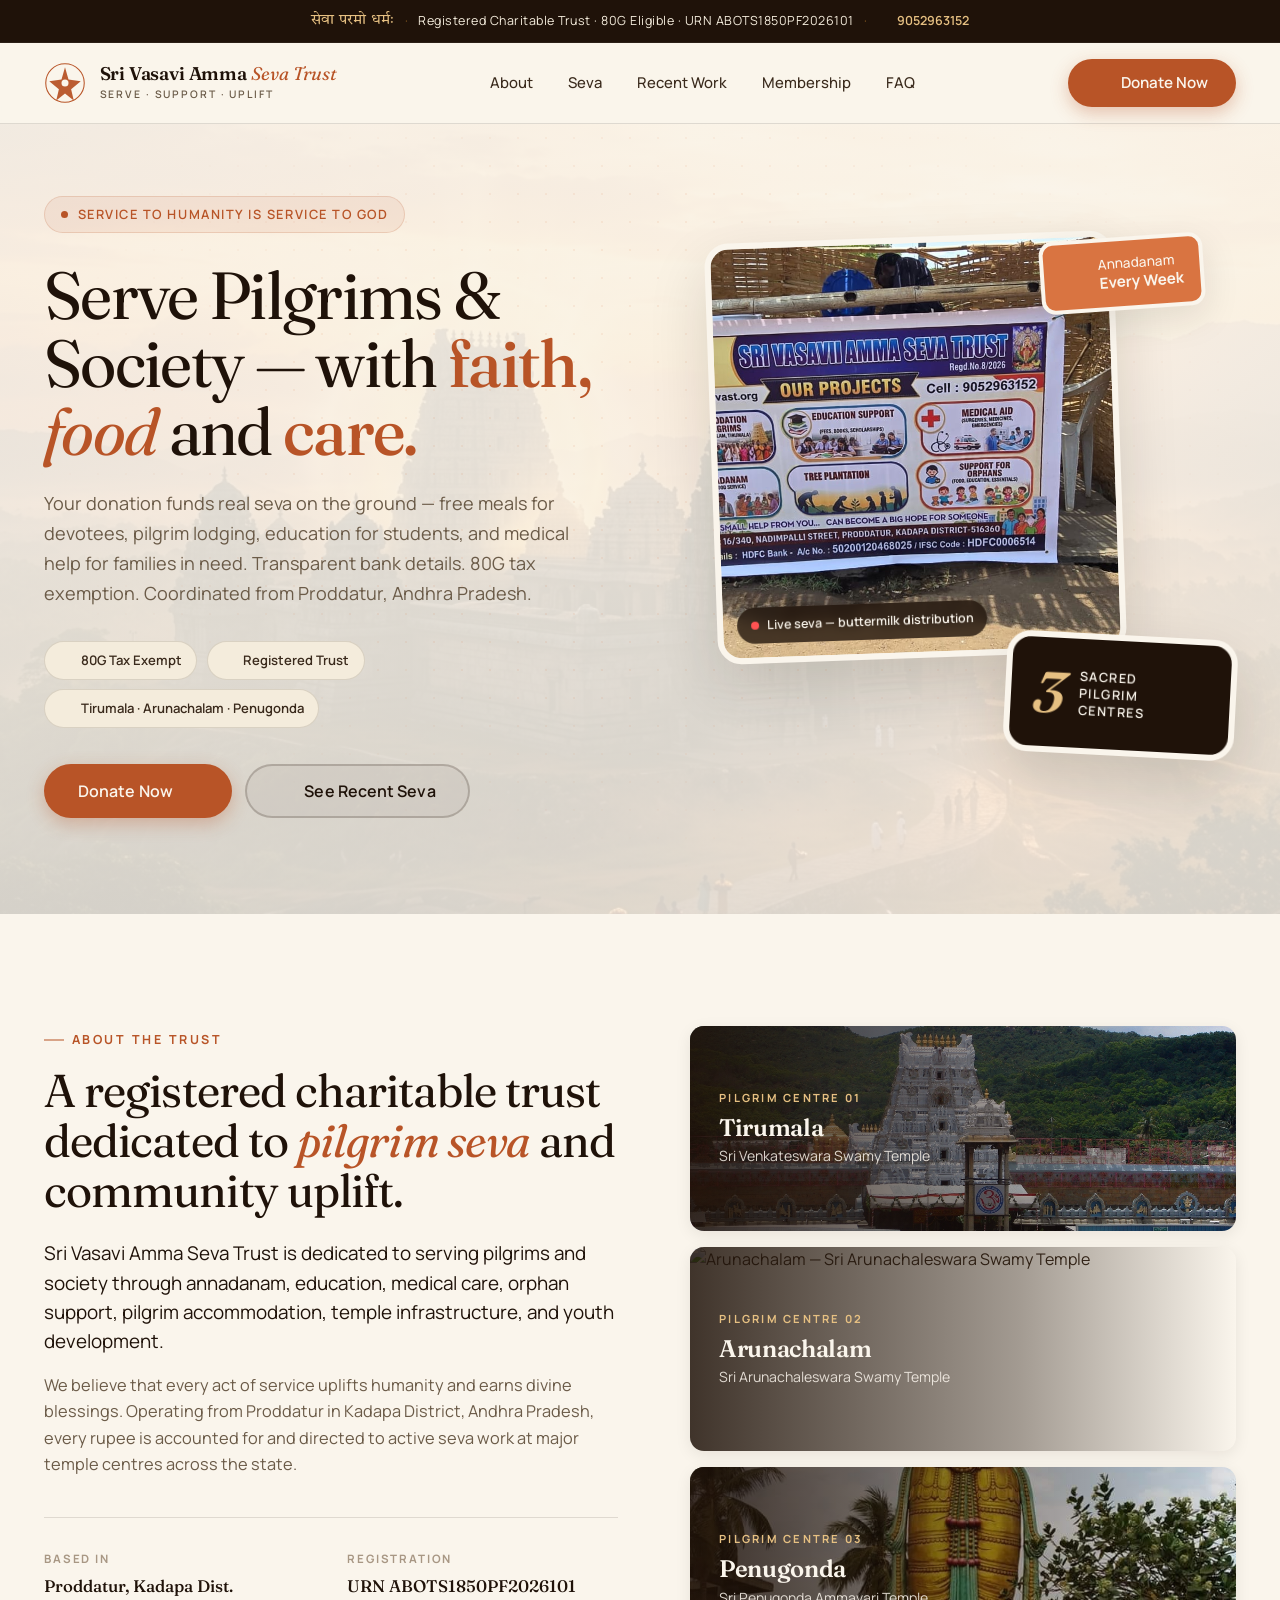
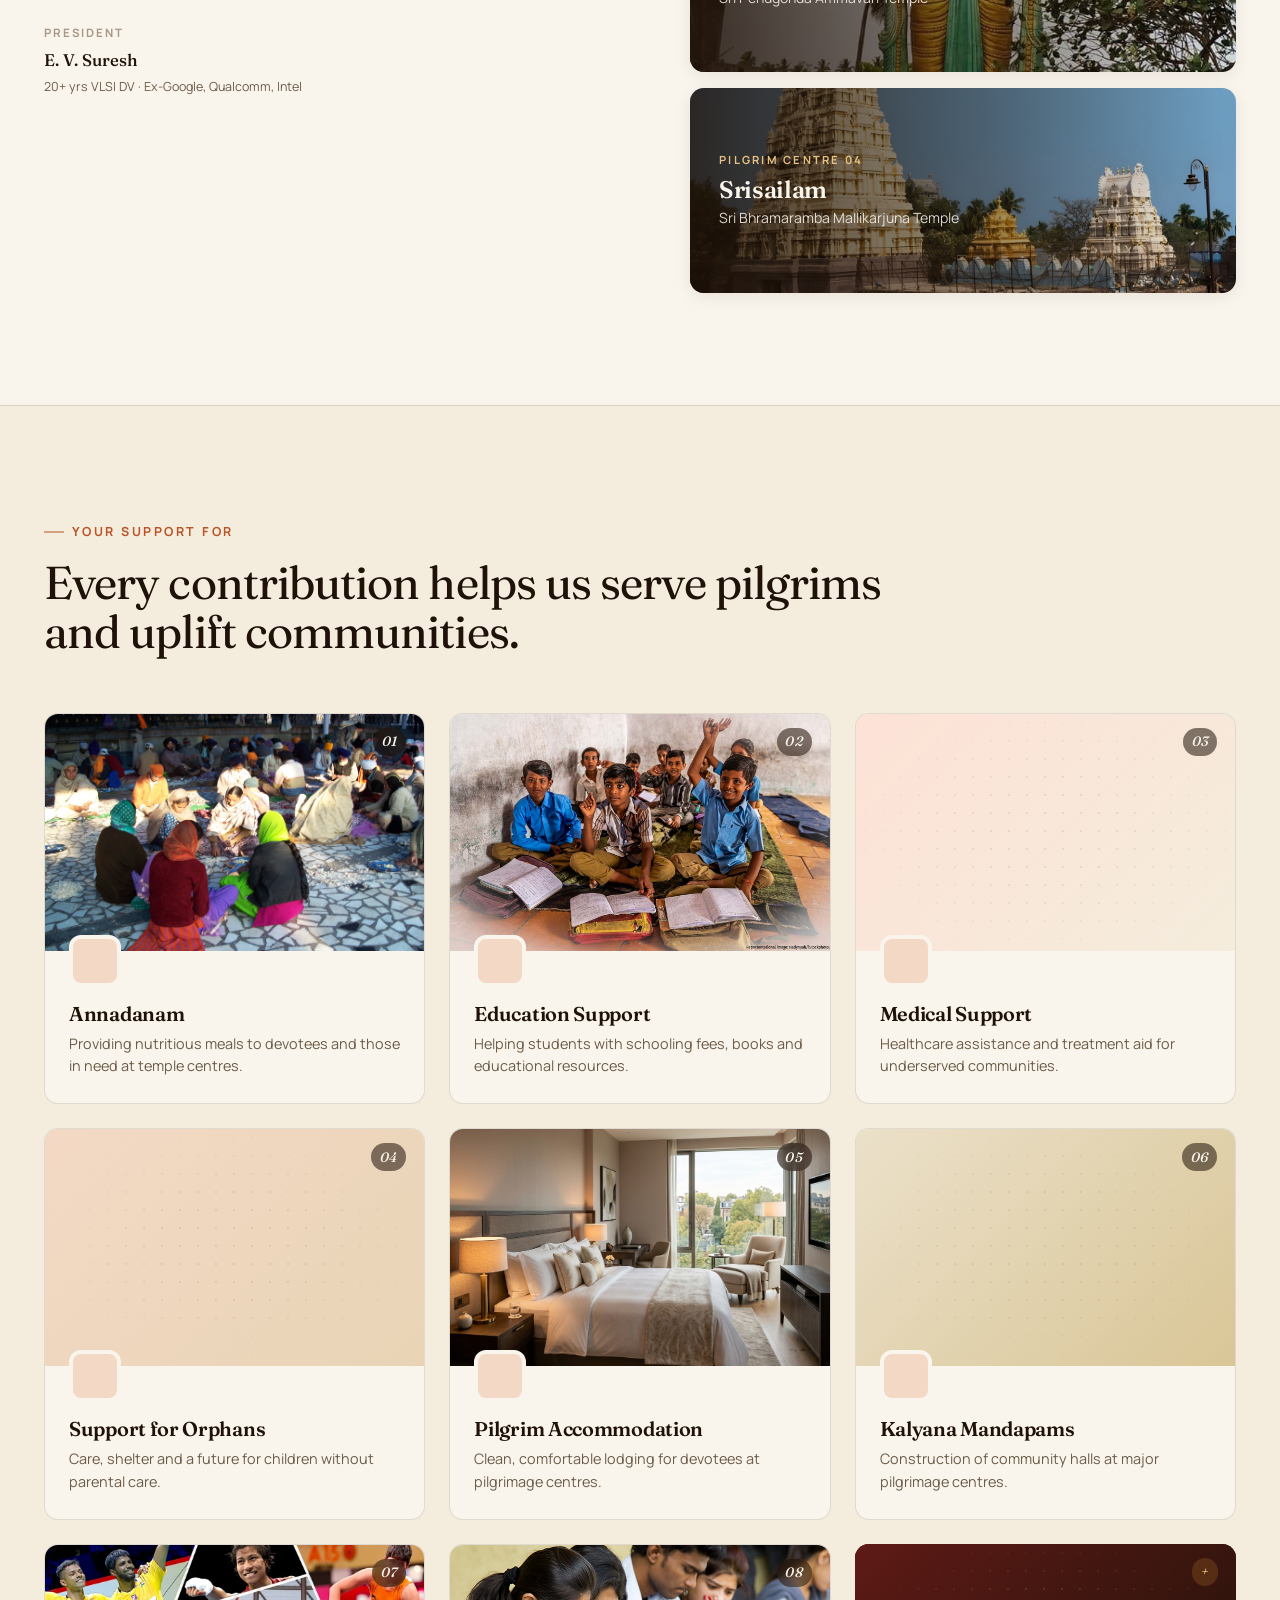
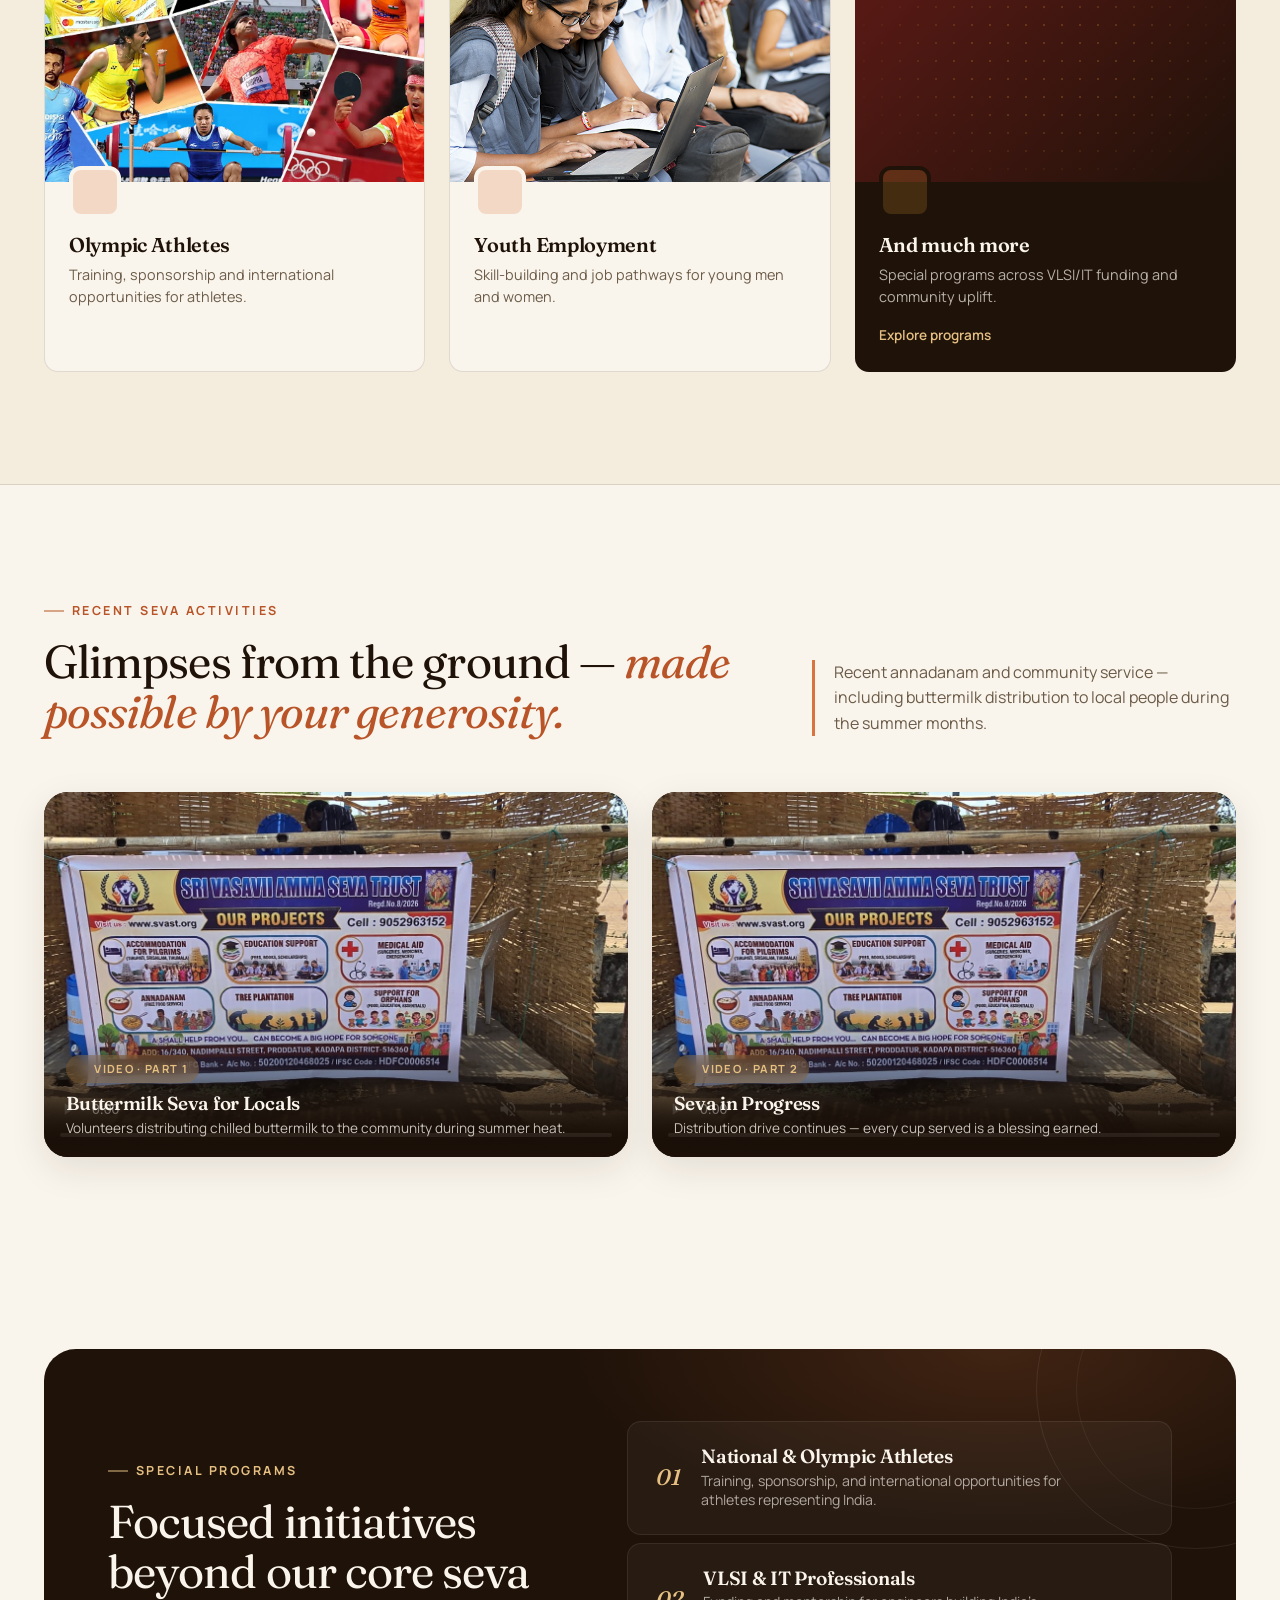
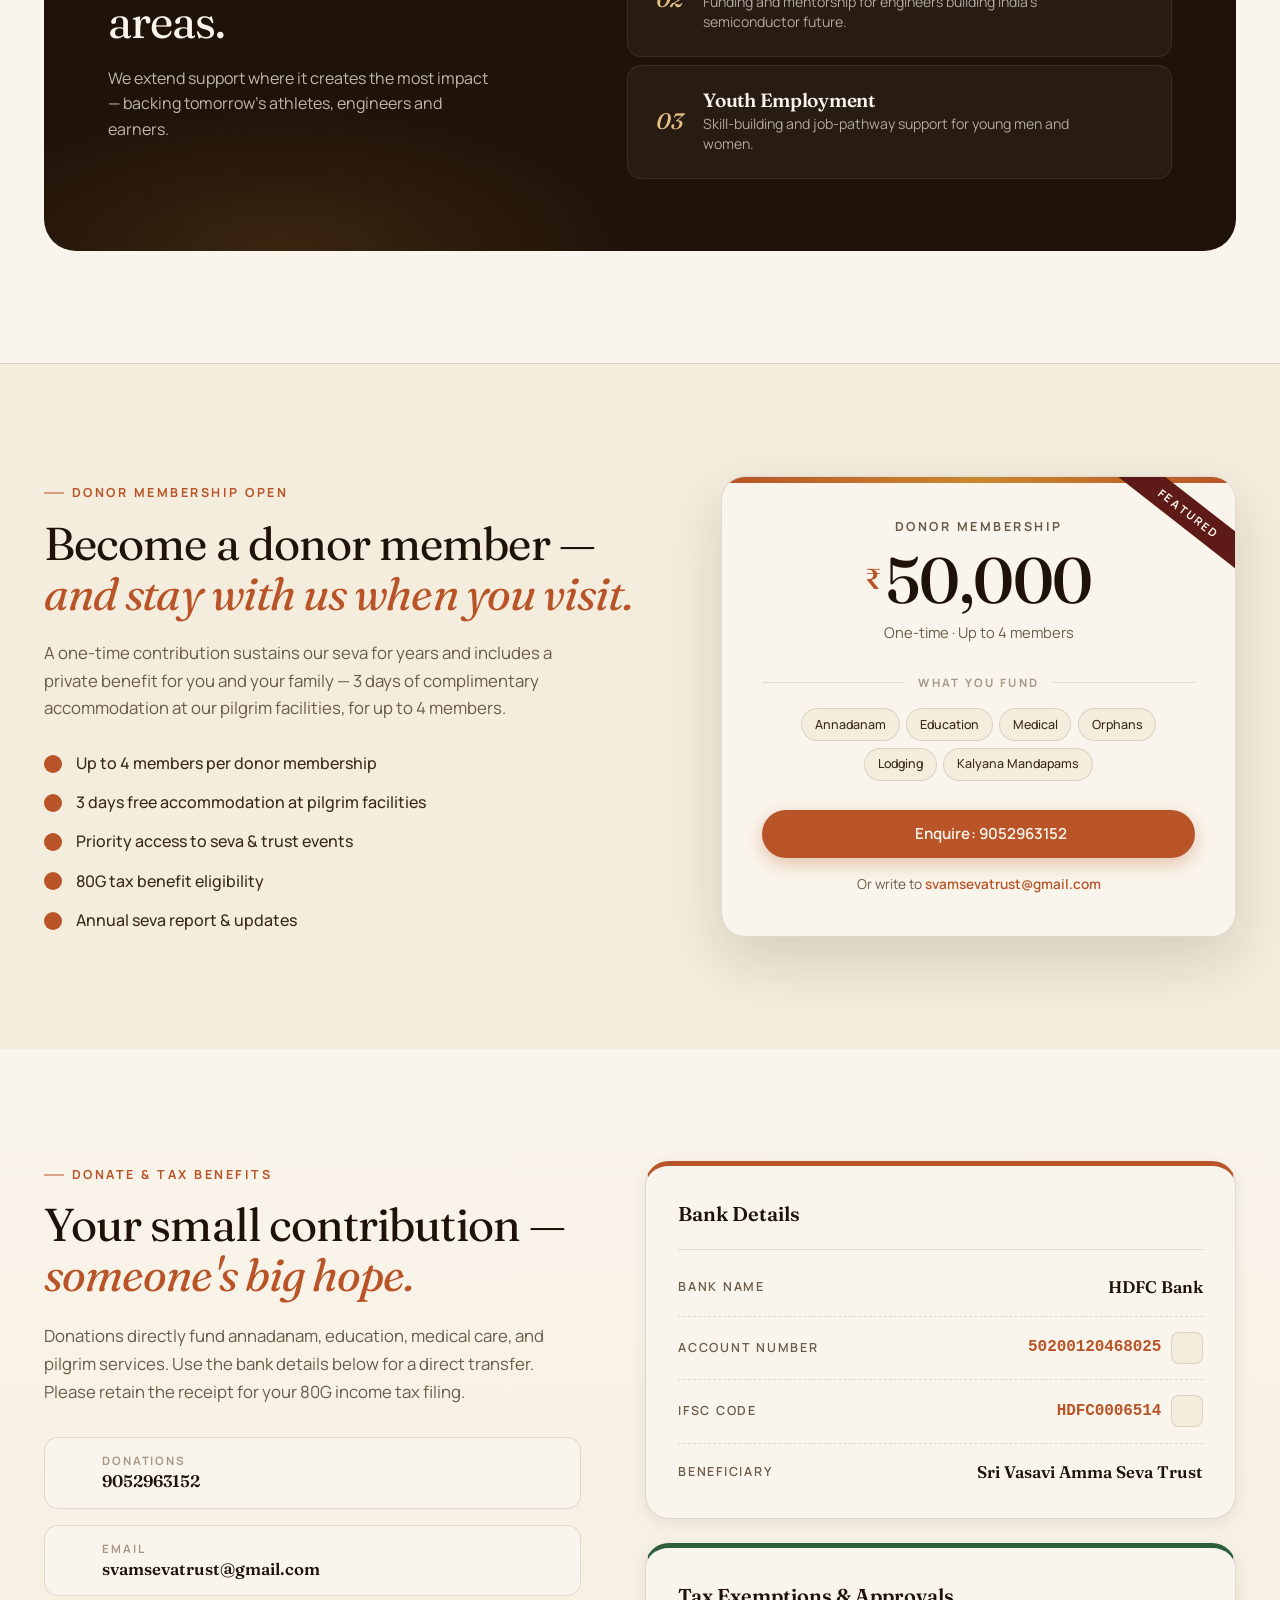
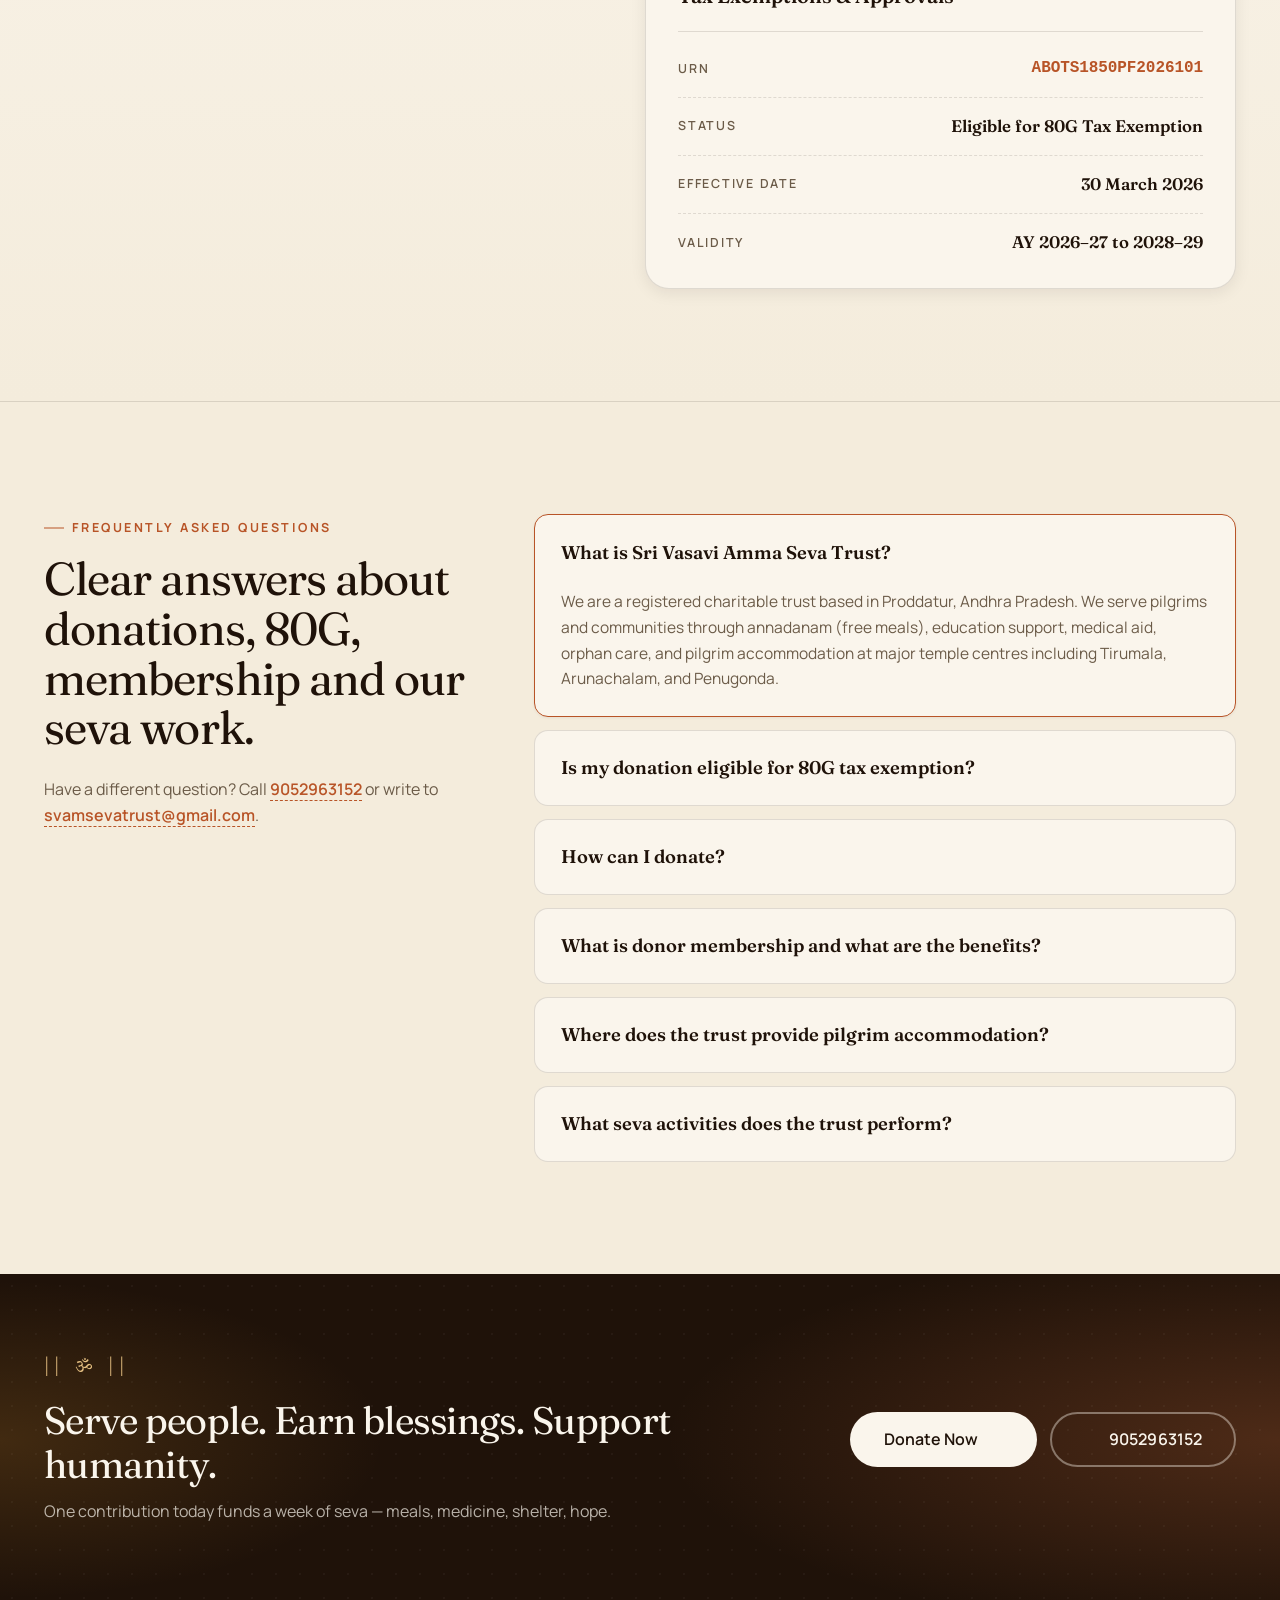
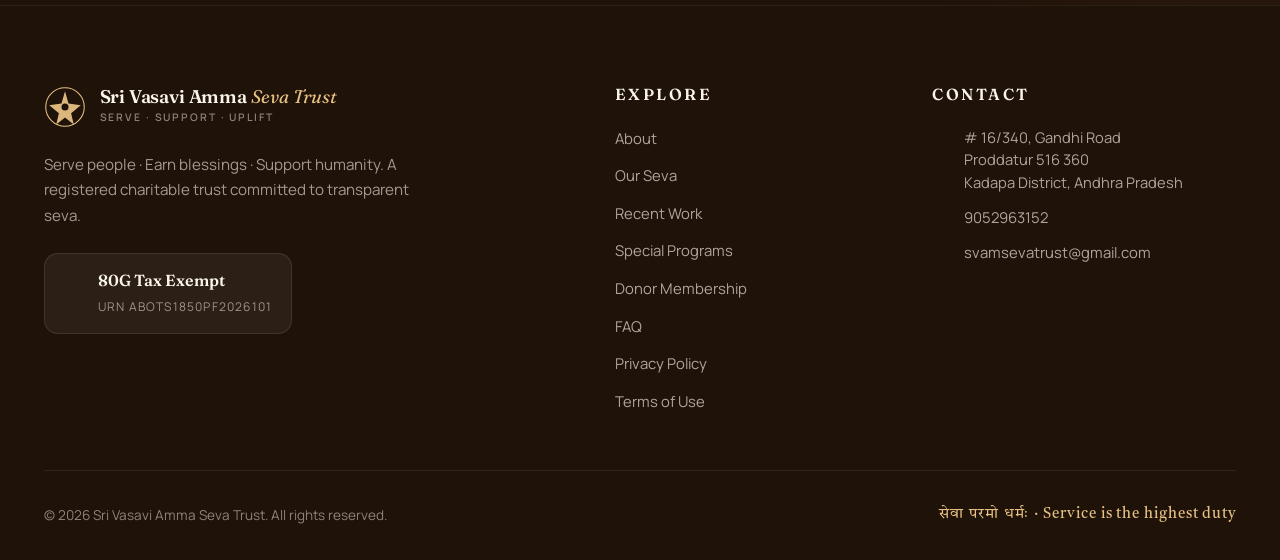
==== commit 815e9bab: "feat: add privacy and terms pages, update site assets, and refine core navigation and styling." ====
--- a/index.html
+++ b/index.html
@@ -3,356 +3,658 @@
 <head>
     <meta charset="UTF-8">
     <meta name="viewport" content="width=device-width, initial-scale=1.0">
-    <meta name="description" content="Sri Vasavii Amma Seva Trust - Service to Humanity is Service to God. Support our initiatives for Annadanam, education, medical help, and more.">
-    <title>Sri Vasavii Amma Seva Trust | Serve • Support • Uplift</title>
-    <!-- Fonts -->
+    <meta name="description" content="Sri Vasavi Amma Seva Trust — Registered charitable trust in Proddatur, Andhra Pradesh. 80G tax-exempt donations fund annadanam, pilgrim lodging at Tirumala, Arunachalam, Penugonda, education, medical care & orphan support.">
+    <meta name="keywords" content="Sri Vasavi Amma Seva Trust, 80G donation, annadanam, pilgrim seva, Tirumala, Arunachalam, Penugonda, charitable trust Andhra Pradesh, Proddatur trust">
+    <meta property="og:title" content="Sri Vasavi Amma Seva Trust — Service to Humanity is Service to God">
+    <meta property="og:description" content="Your donation funds real seva on the ground: free meals, pilgrim lodging, education and medical help — with transparent bank details and 80G tax exemption.">
+    <meta property="og:type" content="website">
+    <title>Sri Vasavi Amma Seva Trust · 80G Donations · Annadanam · Pilgrim Seva</title>
+
     <link rel="preconnect" href="https://fonts.googleapis.com">
     <link rel="preconnect" href="https://fonts.gstatic.com" crossorigin>
-    <link href="https://fonts.googleapis.com/css2?family=Inter:wght@300;400;500;600;700&family=Playfair+Display:ital,wght@0,400;0,600;0,700;1,400&display=swap" rel="stylesheet">
-    <!-- Icons -->
+    <link href="https://fonts.googleapis.com/css2?family=Fraunces:ital,opsz,wght@0,9..144,400;0,9..144,500;0,9..144,600;0,9..144,700;0,9..144,900;1,9..144,400&family=Manrope:wght@300;400;500;600;700;800&family=Tiro+Devanagari+Sanskrit&display=swap" rel="stylesheet">
+
     <script src="https://unpkg.com/lucide@latest"></script>
-    <link rel="stylesheet" href="styles.css">
+    <link rel="stylesheet" href="styles.css?v=3">
 </head>
 <body>
+
+    <!-- Decorative top ribbon -->
+    <div class="top-ribbon">
+        <div class="container ribbon-inner">
+            <span class="ribbon-mark">सेवा परमो धर्मः</span>
+            <span class="ribbon-sep">·</span>
+            <span class="ribbon-text">Registered Charitable Trust · 80G Eligible · URN ABOTS1850PF2026101</span>
+            <span class="ribbon-sep ribbon-hide-sm">·</span>
+            <a href="tel:9052963152" class="ribbon-link ribbon-hide-sm"><i data-lucide="phone"></i>9052963152</a>
+        </div>
+    </div>
 
     <!-- Navigation -->
     <nav id="navbar" class="navbar">
         <div class="container nav-container">
-            <a href="#" class="logo">
-                <i data-lucide="heart-handshake" class="logo-icon"></i>
+            <a href="#home" class="logo">
+                <span class="logo-mark" aria-hidden="true">
+                    <svg viewBox="0 0 48 48" xmlns="http://www.w3.org/2000/svg">
+                        <circle cx="24" cy="24" r="22" fill="none" stroke="currentColor" stroke-width="1.2"/>
+                        <path d="M24 6 L28 20 L42 22 L31 31 L34 44 L24 36 L14 44 L17 31 L6 22 L20 20 Z" fill="currentColor" opacity="0.95"/>
+                        <circle cx="24" cy="24" r="4" fill="#FAF5EC"/>
+                    </svg>
+                </span>
                 <div class="logo-text">
-                    <h1>Sri Vasavii Amma Seva Trust</h1>
-                    <span>Serve • Support • Uplift</span>
+                    <h1>Sri Vasavi Amma <span class="logo-accent">Seva Trust</span></h1>
+                    <span class="logo-tag">Serve · Support · Uplift</span>
                 </div>
             </a>
             <ul class="nav-links">
                 <li><a href="#about">About</a></li>
-                <li><a href="#initiatives">Initiatives</a></li>
+                <li><a href="#support">Seva</a></li>
+                <li><a href="#recent">Recent Work</a></li>
                 <li><a href="#membership">Membership</a></li>
-                <li><a href="#accommodations">Accommodations</a></li>
+                <li><a href="#faq">FAQ</a></li>
             </ul>
-            <a href="#donate" class="btn btn-primary pulse-glow-anim">Donate Now</a>
-            <button class="mobile-menu-btn" aria-label="Toggle Menu">
+            <a href="#donate" class="btn btn-primary nav-cta">
+                <i data-lucide="heart"></i>
+                Donate Now
+            </a>
+            <button class="mobile-menu-btn" aria-label="Toggle Menu" id="mobileMenuBtn">
                 <i data-lucide="menu"></i>
             </button>
         </div>
     </nav>
 
+    <!-- Mobile Menu -->
+    <div class="mobile-menu" id="mobileMenu">
+        <a href="#about">About</a>
+        <a href="#support">Seva</a>
+        <a href="#recent">Recent Work</a>
+        <a href="#membership">Membership</a>
+        <a href="#faq">FAQ</a>
+        <a href="#donate" class="btn btn-primary">Donate Now</a>
+    </div>
+
     <!-- Hero Section -->
     <header class="hero" id="home">
-        <div class="hero-overlay"></div>
-        <div class="container hero-content">
-            <h2 class="hero-subtitle">Service to Humanity is Service to God</h2>
-            <h1 class="hero-title">Together, Let's Serve Humanity</h1>
-            <p class="hero-description">
-                Support the future of our community - Serve pilgrims and society. Join Sri Vasavii Amma Seva Trust in uplifting communities, supporting pilgrims, and empowering the future.
-            </p>
-            <div class="hero-actions">
-                <a href="#membership" class="btn btn-primary btn-large pulse-glow-anim">Become a Lifetime Member</a>
-                <a href="#initiatives" class="btn btn-outline btn-large">Explore Our Work</a>
-            </div>
-        </div>
+        <div class="hero-pattern" aria-hidden="true"></div>
+        <div class="container hero-grid">
+            <div class="hero-text">
+                <div class="hero-eyebrow">
+                    <span class="eyebrow-dot"></span>
+                    <span>Service to Humanity is Service to God</span>
+                </div>
+                <h1 class="hero-title">
+                    Serve Pilgrims &amp; Society — with
+                    <span class="text-accent">faith,</span>
+                    <span class="text-accent italic">food</span> and
+                    <span class="text-accent">care.</span>
+                </h1>
+                <p class="hero-description">
+                    Your donation funds real seva on the ground — free meals for devotees, pilgrim lodging,
+                    education for students, and medical help for families in need. Transparent bank details.
+                    80G tax exemption. Coordinated from Proddatur, Andhra Pradesh.
+                </p>
+
+                <div class="hero-trust">
+                    <div class="trust-pill"><i data-lucide="shield-check"></i> 80G Tax Exempt</div>
+                    <div class="trust-pill"><i data-lucide="badge-check"></i> Registered Trust</div>
+                    <div class="trust-pill"><i data-lucide="map-pin"></i> Tirumala · Arunachalam · Penugonda</div>
+                </div>
+
+                <div class="hero-actions">
+                    <a href="#donate" class="btn btn-primary btn-large">
+                        Donate Now
+                        <i data-lucide="arrow-right"></i>
+                    </a>
+                    <a href="#recent" class="btn btn-ghost btn-large">
+                        <i data-lucide="play-circle"></i>
+                        See Recent Seva
+                    </a>
+                </div>
+            </div>
+
+            <div class="hero-visual">
+                <div class="hero-card hero-card-main">
+                    <video autoplay muted loop playsinline poster="images/buttermilk-seva.jpeg">
+                        <source src="images/buttermilk-seva-1.mp4" type="video/mp4">
+                    </video>
+                    <div class="hero-card-overlay">
+                        <span class="live-dot"></span>
+                        <span>Live seva — buttermilk distribution</span>
+                    </div>
+                </div>
+                <div class="hero-card hero-card-float">
+                    <div class="hero-stat">
+                        <span class="stat-num">3</span>
+                        <span class="stat-label">Sacred<br>Pilgrim Centres</span>
+                    </div>
+                </div>
+                <div class="hero-card hero-card-pill">
+                    <i data-lucide="utensils"></i>
+                    <span>Annadanam<br><strong>Every Week</strong></span>
+                </div>
+            </div>
+        </div>
+
     </header>
 
-    <!-- Trust Signals Section -->
-    <section class="trust-signals bg-light">
+    <!-- About Section -->
+    <section class="about" id="about">
         <div class="container">
-            <div class="trust-grid">
-                <div class="trust-item">
-                    <div class="trust-icon"><i data-lucide="shield-check"></i></div>
-                    <div class="trust-info">
-                        <h4>80G Tax Benefit</h4>
-                        <p>100% Secure Donations</p>
-                    </div>
-                </div>
-                <div class="trust-item">
-                    <div class="trust-icon"><i data-lucide="file-text"></i></div>
-                    <div class="trust-info">
-                        <h4>Registered NGO</h4>
-                        <p>URN: ABOTS1850PF2026101</p>
-                    </div>
-                </div>
-                <div class="trust-item">
-                    <div class="trust-icon"><i data-lucide="users"></i></div>
-                    <div class="trust-info">
-                        <h4>President: E.V. Suresh</h4>
-                        <p>20+ Yrs Exp in VLSI DV<br><small>[Ex-Google, Qualcomm, Intel]</small></p>
+            <div class="about-grid">
+                <div class="about-text">
+                    <span class="section-eyebrow">About the Trust</span>
+                    <h2 class="section-title">
+                        A registered charitable trust dedicated to
+                        <em>pilgrim seva</em> and community uplift.
+                    </h2>
+                    <p class="lead">
+                        Sri Vasavi Amma Seva Trust is dedicated to serving pilgrims and society through
+                        annadanam, education, medical care, orphan support, pilgrim accommodation, temple
+                        infrastructure, and youth development.
+                    </p>
+                    <p>
+                        We believe that every act of service uplifts humanity and earns divine blessings.
+                        Operating from Proddatur in Kadapa District, Andhra Pradesh, every rupee is
+                        accounted for and directed to active seva work at major temple centres across the
+                        state.
+                    </p>
+
+                    <div class="about-meta">
+                        <div class="meta-item">
+                            <span class="meta-label">Based In</span>
+                            <span class="meta-value">Proddatur, Kadapa Dist.</span>
+                        </div>
+                        <div class="meta-item">
+                            <span class="meta-label">Registration</span>
+                            <span class="meta-value">URN ABOTS1850PF2026101</span>
+                        </div>
+                        <div class="meta-item">
+                            <span class="meta-label">President</span>
+                            <span class="meta-value">E. V. Suresh<br><small>20+ yrs VLSI DV · Ex-Google, Qualcomm, Intel</small></span>
+                        </div>
+                    </div>
+                </div>
+
+                <div class="about-temples">
+                    <div class="temple-tile">
+                        <img src="images/tirumala-venkateswara-temple-in-tirupati.jpg" alt="Tirumala — Sri Venkateswara Swamy Temple" loading="lazy">
+                        <div class="temple-tile-info">
+                            <span class="temple-tag">Pilgrim Centre 01</span>
+                            <h4>Tirumala</h4>
+                            <p>Sri Venkateswara Swamy Temple</p>
+                        </div>
+                    </div>
+                    <div class="temple-tile">
+                        <img src="images/Arunachalam_temple_from_a_nearby_hill.jpg" alt="Arunachalam — Sri Arunachaleswara Swamy Temple" loading="lazy">
+                        <div class="temple-tile-info">
+                            <span class="temple-tag">Pilgrim Centre 02</span>
+                            <h4>Arunachalam</h4>
+                            <p>Sri Arunachaleswara Swamy Temple</p>
+                        </div>
+                    </div>
+                    <div class="temple-tile">
+                        <img src="images/penugonda-temple.jpg" alt="Penugonda — Sri Penugonda Ammavari Temple" loading="lazy">
+                        <div class="temple-tile-info">
+                            <span class="temple-tag">Pilgrim Centre 03</span>
+                            <h4>Penugonda</h4>
+                            <p>Sri Penugonda Ammavari Temple</p>
+                        </div>
+                    </div>
+                    <div class="temple-tile">
+                        <img src="images/srisailam-tourism-header.jpg" alt="Srisailam — Sri Bhramaramba Mallikarjuna Temple" loading="lazy">
+                        <div class="temple-tile-info">
+                            <span class="temple-tag">Pilgrim Centre 04</span>
+                            <h4>Srisailam</h4>
+                            <p>Sri Bhramaramba Mallikarjuna Temple</p>
+                        </div>
                     </div>
                 </div>
             </div>
         </div>
     </section>
 
-    <!-- Your Support For Section -->
-    <section class="support-areas bg-light" id="support">
+    <!-- Support Areas -->
+    <section class="support" id="support">
         <div class="container">
-            <div class="section-header text-center" style="margin-bottom: 2rem;">
-                <span class="section-badge">Make an Impact</span>
-                <h2 class="section-title">Your Support Directly Funds</h2>
-            </div>
-            
+            <div class="section-header">
+                <span class="section-eyebrow">Your Support For</span>
+                <h2 class="section-title">Every contribution helps us serve pilgrims and uplift communities.</h2>
+            </div>
+
             <div class="support-grid">
-                <div class="support-item fade-in-element">
-                    <div class="support-icon"><i data-lucide="utensils"></i></div>
-                    <h4>Annadanam (Free Meals)</h4>
-                </div>
-                <div class="support-item fade-in-element">
-                    <div class="support-icon"><i data-lucide="book-open"></i></div>
-                    <h4>Education Support</h4>
-                </div>
-                <div class="support-item fade-in-element">
-                    <div class="support-icon"><i data-lucide="heart-pulse"></i></div>
-                    <h4>Medical Support</h4>
-                </div>
-                <div class="support-item fade-in-element">
-                    <div class="support-icon"><i data-lucide="baby"></i></div>
-                    <h4>Support for Orphans</h4>
-                </div>
-                <div class="support-item fade-in-element">
-                    <div class="support-icon"><i data-lucide="hotel"></i></div>
-                    <h4>Pilgrim Accommodations</h4>
-                </div>
-                <div class="support-item fade-in-element">
-                    <div class="support-icon"><i data-lucide="landmark"></i></div>
-                    <h4>Kalyana Mandapams</h4>
-                </div>
+                <article class="support-card has-image" data-num="01">
+                    <div class="support-card-media">
+                        <img src="images/food_donation.jpg" alt="Annadanam — free meals served at the trust" loading="lazy">
+                    </div>
+                    <div class="support-card-body">
+                        <div class="support-card-icon"><i data-lucide="utensils"></i></div>
+                        <h3>Annadanam</h3>
+                        <p>Providing nutritious meals to devotees and those in need at temple centres.</p>
+                    </div>
+                </article>
+
+                <article class="support-card has-image" data-num="02">
+                    <div class="support-card-media">
+                        <img src="images/education-image.jpg" alt="Education support for underprivileged students" loading="lazy">
+                    </div>
+                    <div class="support-card-body">
+                        <div class="support-card-icon"><i data-lucide="graduation-cap"></i></div>
+                        <h3>Education Support</h3>
+                        <p>Helping students with schooling fees, books and educational resources.</p>
+                    </div>
+                </article>
+
+                <article class="support-card" data-num="03">
+                    <div class="support-card-media support-card-media-decor decor-medical">
+                        <i data-lucide="heart-pulse"></i>
+                    </div>
+                    <div class="support-card-body">
+                        <div class="support-card-icon"><i data-lucide="heart-pulse"></i></div>
+                        <h3>Medical Support</h3>
+                        <p>Healthcare assistance and treatment aid for underserved communities.</p>
+                    </div>
+                </article>
+
+                <article class="support-card" data-num="04">
+                    <div class="support-card-media support-card-media-decor decor-orphans">
+                        <i data-lucide="baby"></i>
+                    </div>
+                    <div class="support-card-body">
+                        <div class="support-card-icon"><i data-lucide="baby"></i></div>
+                        <h3>Support for Orphans</h3>
+                        <p>Care, shelter and a future for children without parental care.</p>
+                    </div>
+                </article>
+
+                <article class="support-card has-image" data-num="05">
+                    <div class="support-card-media">
+                        <img src="images/luxury_room.png" alt="Pilgrim accommodation — clean, comfortable rooms" loading="lazy">
+                    </div>
+                    <div class="support-card-body">
+                        <div class="support-card-icon"><i data-lucide="bed-double"></i></div>
+                        <h3>Pilgrim Accommodation</h3>
+                        <p>Clean, comfortable lodging for devotees at pilgrimage centres.</p>
+                    </div>
+                </article>
+
+                <article class="support-card" data-num="06">
+                    <div class="support-card-media support-card-media-decor decor-mandapam">
+                        <i data-lucide="landmark"></i>
+                    </div>
+                    <div class="support-card-body">
+                        <div class="support-card-icon"><i data-lucide="landmark"></i></div>
+                        <h3>Kalyana Mandapams</h3>
+                        <p>Construction of community halls at major pilgrimage centres.</p>
+                    </div>
+                </article>
+
+                <article class="support-card has-image" data-num="07">
+                    <div class="support-card-media">
+                        <img src="images/olampics.webp" alt="Olympic athletes — supporting national talent" loading="lazy">
+                    </div>
+                    <div class="support-card-body">
+                        <div class="support-card-icon"><i data-lucide="medal"></i></div>
+                        <h3>Olympic Athletes</h3>
+                        <p>Training, sponsorship and international opportunities for athletes.</p>
+                    </div>
+                </article>
+
+                <article class="support-card has-image" data-num="08">
+                    <div class="support-card-media">
+                        <img src="images/employment.jpg" alt="Youth employment — skill building and job pathways" loading="lazy">
+                    </div>
+                    <div class="support-card-body">
+                        <div class="support-card-icon"><i data-lucide="briefcase"></i></div>
+                        <h3>Youth Employment</h3>
+                        <p>Skill-building and job pathways for young men and women.</p>
+                    </div>
+                </article>
+
+                <article class="support-card support-card-cta" data-num="+">
+                    <div class="support-card-media support-card-media-decor decor-cta">
+                        <i data-lucide="sparkles"></i>
+                    </div>
+                    <div class="support-card-body">
+                        <div class="support-card-icon"><i data-lucide="sparkles"></i></div>
+                        <h3>And much more</h3>
+                        <p>Special programs across VLSI/IT funding and community uplift.</p>
+                        <a href="#programs" class="card-link">Explore programs <i data-lucide="arrow-up-right"></i></a>
+                    </div>
+                </article>
             </div>
         </div>
     </section>
 
-    <!-- Initiatives Section -->
-    <section class="initiatives" id="initiatives">
+    <!-- Recent Seva Activities -->
+    <section class="recent" id="recent">
         <div class="container">
-            <div class="section-header text-center">
-                <span class="section-badge">Our Work</span>
-                <h2 class="section-title">Core Initiatives</h2>
-                <p class="section-description">We are dedicated to supporting various aspects of society, from providing basic needs to empowering future leaders.</p>
-            </div>
-
-            <div class="initiatives-grid">
-                <!-- Initiative 1 -->
-                <div class="card initiative-card">
-                    <div class="card-img-wrapper">
-                        <img src="images/food_donation.jpg" alt="Annadanam Free Meals" class="card-img" loading="lazy">
-                    </div>
-                    <div class="card-content">
-                        <div class="card-icon"><i data-lucide="utensils"></i></div>
-                        <h3>Annadanam</h3>
-                        <p>Providing free, nutritious meals to pilgrims and those in need, ensuring no one goes hungry.</p>
-                    </div>
-                </div>
-
-                <!-- Initiative 2 -->
-                <div class="card initiative-card">
-                    <div class="card-img-wrapper">
-                        <img src="images/education-image.jpg" alt="Education and Medical Support" class="card-img" loading="lazy">
-                    </div>
-                    <div class="card-content">
-                        <div class="card-icon"><i data-lucide="book-open"></i></div>
-                        <h3>Education & Medical</h3>
-                        <p>Comprehensive support for underprivileged students and crucial medical assistance for the sick.</p>
-                    </div>
-                </div>
-
-                <!-- Initiative 3 -->
-                <div class="card initiative-card">
-                    <div class="card-img-wrapper">
-                        <img src="images/olampics.webp" alt="Olympic Athletes Support" class="card-img" loading="lazy">
-                    </div>
-                    <div class="card-content">
-                        <div class="card-icon"><i data-lucide="medal"></i></div>
-                        <h3>Olympic Athletes</h3>
-                        <p>Training, sponsorship, and international opportunities for national and Olympic athletes.</p>
-                    </div>
-                </div>
-
-                <!-- Initiative 4 -->
-                <div class="card initiative-card">
-                    <div class="card-img-wrapper">
-                        <img src="images/employment.jpg" alt="Youth Employment" class="card-img" loading="lazy">
-                    </div>
-                    <div class="card-content">
-                        <div class="card-icon"><i data-lucide="briefcase"></i></div>
-                        <h3>Youth Employment</h3>
-                        <p>Funding and support for VLSI & IT professionals, creating employment opportunities for the youth.</p>
+            <div class="section-header recent-header">
+                <div>
+                    <span class="section-eyebrow">Recent Seva Activities</span>
+                    <h2 class="section-title">Glimpses from the ground —
+                        <em>made possible by your generosity.</em>
+                    </h2>
+                </div>
+                <p class="recent-blurb">
+                    Recent annadanam and community service — including buttermilk distribution
+                    to local people during the summer months.
+                </p>
+            </div>
+
+            <div class="recent-gallery">
+                <div class="recent-item">
+                    <video autoplay muted loop playsinline controls poster="images/buttermilk-seva.jpeg" preload="metadata">
+                        <source src="images/buttermilk-seva-1.mp4" type="video/mp4">
+                        Your browser does not support video playback.
+                    </video>
+                    <div class="recent-caption">
+                        <span class="recent-tag"><i data-lucide="play"></i> Video · Part 1</span>
+                        <h4>Buttermilk Seva for Locals</h4>
+                        <p>Volunteers distributing chilled buttermilk to the community during summer heat.</p>
+                    </div>
+                </div>
+
+                <div class="recent-item">
+                    <video autoplay muted loop playsinline controls poster="images/buttermilk-seva.jpeg" preload="metadata">
+                        <source src="images/buttermilk-seva-2.mp4" type="video/mp4">
+                        Your browser does not support video playback.
+                    </video>
+                    <div class="recent-caption">
+                        <span class="recent-tag"><i data-lucide="play"></i> Video · Part 2</span>
+                        <h4>Seva in Progress</h4>
+                        <p>Distribution drive continues — every cup served is a blessing earned.</p>
                     </div>
                 </div>
             </div>
         </div>
     </section>
 
+    <!-- Special Programs -->
+    <section class="programs" id="programs">
+        <div class="container">
+            <div class="programs-card">
+                <div class="programs-text">
+                    <span class="section-eyebrow eyebrow-light">Special Programs</span>
+                    <h2 class="section-title text-light">
+                        Focused initiatives beyond our core seva areas.
+                    </h2>
+                    <p class="text-muted-light">
+                        We extend support where it creates the most impact — backing tomorrow's athletes,
+                        engineers and earners.
+                    </p>
+                </div>
+                <ul class="programs-list">
+                    <li>
+                        <span class="program-num">01</span>
+                        <div>
+                            <h4>National &amp; Olympic Athletes</h4>
+                            <p>Training, sponsorship, and international opportunities for athletes representing India.</p>
+                        </div>
+                        <i data-lucide="medal" class="program-icon"></i>
+                    </li>
+                    <li>
+                        <span class="program-num">02</span>
+                        <div>
+                            <h4>VLSI &amp; IT Professionals</h4>
+                            <p>Funding and mentorship for engineers building India's semiconductor future.</p>
+                        </div>
+                        <i data-lucide="cpu" class="program-icon"></i>
+                    </li>
+                    <li>
+                        <span class="program-num">03</span>
+                        <div>
+                            <h4>Youth Employment</h4>
+                            <p>Skill-building and job-pathway support for young men and women.</p>
+                        </div>
+                        <i data-lucide="briefcase" class="program-icon"></i>
+                    </li>
+                </ul>
+            </div>
+        </div>
+    </section>
+
     <!-- Membership Section -->
-    <section class="membership bg-dark" id="membership">
+    <section class="membership" id="membership">
         <div class="container">
-            <div class="membership-layout">
-                <div class="membership-text">
-                    <span class="section-badge badge-light">Donor Membership Open</span>
-                    <h2 class="section-title text-white">Make a Lasting Impact</h2>
-                    <p class="text-white-muted">Become a Lifetime Donor Member and join our mission to serve humanity. Your contribution helps us sustain our initiatives and expand our reach.</p>
-                    
+            <div class="membership-grid">
+                <div class="membership-info">
+                    <span class="section-eyebrow">Donor Membership Open</span>
+                    <h2 class="section-title">
+                        Become a donor member —
+                        <em>and stay with us when you visit.</em>
+                    </h2>
+                    <p>
+                        A one-time contribution sustains our seva for years and includes a private benefit
+                        for you and your family — 3 days of complimentary accommodation at our pilgrim
+                        facilities, for up to 4 members.
+                    </p>
                     <ul class="benefits-list">
-                        <li><i data-lucide="check-circle-2"></i> Lifetime Donor Membership (Up to 4 Members)</li>
-                        <li><i data-lucide="check-circle-2"></i> Official Membership Certificate</li>
-                        <li><i data-lucide="check-circle-2"></i> Priority access in Trust Events</li>
-                        <li><i data-lucide="check-circle-2"></i> Regular Updates & Newsletter</li>
-                        <li><i data-lucide="check-circle-2"></i> 80G Tax Benefit Eligibility</li>
+                        <li><i data-lucide="check"></i> Up to 4 members per donor membership</li>
+                        <li><i data-lucide="check"></i> 3 days free accommodation at pilgrim facilities</li>
+                        <li><i data-lucide="check"></i> Priority access to seva &amp; trust events</li>
+                        <li><i data-lucide="check"></i> 80G tax benefit eligibility</li>
+                        <li><i data-lucide="check"></i> Annual seva report &amp; updates</li>
                     </ul>
                 </div>
-                
-                <div class="membership-card-wrapper">
-                    <div class="pricing-card glass-card">
-                        <div class="pricing-header">
-                            <h3>Lifetime Donor</h3>
-                            <div class="price">
-                                <span class="currency">₹</span>
-                                <span class="amount">2,00,000</span>
+
+                <aside class="pricing-card">
+                    <div class="pricing-ribbon">Featured</div>
+                    <div class="pricing-top">
+                        <span class="pricing-label">Donor Membership</span>
+                        <div class="pricing-amount">
+                            <span class="currency">₹</span>
+                            <span class="number">50,000</span>
+                        </div>
+                        <span class="pricing-sub">One-time · Up to 4 members</span>
+                    </div>
+
+                    <div class="pricing-divider">
+                        <span>What you fund</span>
+                    </div>
+
+                    <div class="pricing-chips">
+                        <span>Annadanam</span>
+                        <span>Education</span>
+                        <span>Medical</span>
+                        <span>Orphans</span>
+                        <span>Lodging</span>
+                        <span>Kalyana Mandapams</span>
+                    </div>
+
+                    <a href="tel:9052963152" class="btn btn-primary btn-block">
+                        <i data-lucide="phone-call"></i> Enquire: 9052963152
+                    </a>
+                    <p class="pricing-foot">
+                        Or write to <a href="mailto:svamsevatrust@gmail.com">svamsevatrust@gmail.com</a>
+                    </p>
+                </aside>
+            </div>
+        </div>
+    </section>
+
+    <!-- Donate Section -->
+    <section class="donate" id="donate">
+        <div class="container">
+            <div class="donate-grid">
+                <div class="donate-intro">
+                    <span class="section-eyebrow">Donate &amp; Tax Benefits</span>
+                    <h2 class="section-title">
+                        Your small contribution —
+                        <em>someone's big hope.</em>
+                    </h2>
+                    <p>
+                        Donations directly fund annadanam, education, medical care, and pilgrim services.
+                        Use the bank details below for a direct transfer. Please retain the receipt for
+                        your 80G income tax filing.
+                    </p>
+                    <div class="donate-contact">
+                        <a href="tel:9052963152" class="contact-line">
+                            <i data-lucide="phone"></i>
+                            <span><small>Donations</small><strong>9052963152</strong></span>
+                        </a>
+                        <a href="mailto:svamsevatrust@gmail.com" class="contact-line">
+                            <i data-lucide="mail"></i>
+                            <span><small>Email</small><strong>svamsevatrust@gmail.com</strong></span>
+                        </a>
+                    </div>
+                </div>
+
+                <div class="donate-cards">
+                    <article class="bank-card">
+                        <div class="bank-card-top">
+                            <span class="bank-card-label">Bank Details</span>
+                            <i data-lucide="landmark"></i>
+                        </div>
+                        <div class="bank-rows">
+                            <div class="bank-row">
+                                <span class="bank-key">Bank Name</span>
+                                <span class="bank-val">HDFC Bank</span>
                             </div>
-                            <p class="price-desc">One-time contribution</p>
-                        </div>
-                        <div class="pricing-body">
-                            <p class="pricing-highlight">Your support directly funds:</p>
-                            <div class="mini-tags">
-                                <span>Annadanam (Free Meals)</span>
-                                <span>Education Support</span>
-                                <span>Medical Support</span>
-                                <span>Support for Orphans</span>
-                                <span>Pilgrim Accommodations</span>
-                                <span>Kalyana Mandapams</span>
+                            <div class="bank-row">
+                                <span class="bank-key">Account Number</span>
+                                <span class="bank-val mono copy-target" data-copy="50200120468025">
+                                    50200120468025
+                                    <button class="copy-btn" data-copy="50200120468025" aria-label="Copy account number">
+                                        <i data-lucide="copy"></i>
+                                    </button>
+                                </span>
                             </div>
-                        </div>
-                        <div class="pricing-footer">
-                            <a href="#donate" class="btn btn-primary btn-block pulse-glow-anim">Join as Member</a>
-                        </div>
-                    </div>
+                            <div class="bank-row">
+                                <span class="bank-key">IFSC Code</span>
+                                <span class="bank-val mono copy-target" data-copy="HDFC0006514">
+                                    HDFC0006514
+                                    <button class="copy-btn" data-copy="HDFC0006514" aria-label="Copy IFSC code">
+                                        <i data-lucide="copy"></i>
+                                    </button>
+                                </span>
+                            </div>
+                            <div class="bank-row">
+                                <span class="bank-key">Beneficiary</span>
+                                <span class="bank-val">Sri Vasavi Amma Seva Trust</span>
+                            </div>
+                        </div>
+                    </article>
+
+                    <article class="tax-card">
+                        <div class="tax-card-top">
+                            <span class="bank-card-label">Tax Exemptions &amp; Approvals</span>
+                            <i data-lucide="shield-check"></i>
+                        </div>
+                        <div class="tax-rows">
+                            <div class="tax-row">
+                                <span class="tax-key">URN</span>
+                                <span class="tax-val mono">ABOTS1850PF2026101</span>
+                            </div>
+                            <div class="tax-row">
+                                <span class="tax-key">Status</span>
+                                <span class="tax-val">Eligible for 80G Tax Exemption</span>
+                            </div>
+                            <div class="tax-row">
+                                <span class="tax-key">Effective Date</span>
+                                <span class="tax-val">30 March 2026</span>
+                            </div>
+                            <div class="tax-row">
+                                <span class="tax-key">Validity</span>
+                                <span class="tax-val">AY 2026–27 to 2028–29</span>
+                            </div>
+                        </div>
+                    </article>
                 </div>
             </div>
         </div>
     </section>
 
-    <!-- Accommodations Section -->
-    <section class="accommodations" id="accommodations">
+    <!-- FAQ Section -->
+    <section class="faq" id="faq">
         <div class="container">
-            <div class="section-header text-center">
-                <span class="section-badge">Pilgrimage</span>
-                <h2 class="section-title">5-Star Hotel Accommodations</h2>
-                <p class="section-description">For Pilgrims & Donors across sacred locations.</p>
-            </div>
-
-            <div class="accommodations-content">
-                <div class="accommodations-img float-anim">
-                    <img src="images/luxury_room.png" alt="Luxurious 5 Star Hotel Stay" loading="lazy">
-                </div>
-                <div class="accommodations-details">
-                    <div class="feature-list">
-                        <div class="feature">
-                            <div class="feature-icon"><i data-lucide="star"></i></div>
-                            <div>
-                                <h4>Luxurious Stay</h4>
-                                <p>Premium AC Rooms & Suite Rooms</p>
-                            </div>
-                        </div>
-                        <div class="feature">
-                            <div class="feature-icon"><i data-lucide="coffee"></i></div>
-                            <div>
-                                <h4>Pure Vegetarian</h4>
-                                <p>High quality, pure vegetarian food served with love.</p>
-                            </div>
-                        </div>
-                        <div class="feature">
-                            <div class="feature-icon"><i data-lucide="clock"></i></div>
-                            <div>
-                                <h4>24x7 Service</h4>
-                                <p>Round the clock room service and support.</p>
-                            </div>
-                        </div>
-                        <div class="feature">
-                            <div class="feature-icon"><i data-lucide="shield"></i></div>
-                            <div>
-                                <h4>Safe & Secure</h4>
-                                <p>Hygienic environment with top-tier security.</p>
-                            </div>
-                        </div>
-                    </div>
-                </div>
-            </div>
-
-            <div class="temples-grid mt-5">
-                <div class="temple-card">
-                    <img src="images/tirumala-venkateswara-temple-in-tirupati.jpg" alt="Tirumala Temple" loading="lazy">
-                    <div class="temple-info">
-                        <h4>Tirumala</h4>
-                        <p>Sri Venkateswara Swamy Temple</p>
-                    </div>
-                </div>
-                <div class="temple-card">
-                    <img src="images/Arunachalam_temple_from_a_nearby_hill.jpg" alt="Arunachalam Temple" loading="lazy">
-                    <div class="temple-info">
-                        <h4>Arunachalam</h4>
-                        <p>Sri Arunachaleswara Swamy</p>
-                    </div>
-                </div>
-                <div class="temple-card">
-                    <img src="images/srisailam-tourism-header.jpg" alt="Srisailam Temple" loading="lazy">
-                    <div class="temple-info">
-                        <h4>Srisailam</h4>
-                        <p>Sri Bhramaramba Mallikarjuna</p>
-                    </div>
-                </div>
-                <div class="temple-card">
-                    <img src="images/penugonda-temple.jpg" alt="Penugonda Temple" loading="lazy">
-                    <div class="temple-info">
-                        <h4>Penugonda</h4>
-                        <p>Sri Penugonda Ammavari</p>
-                    </div>
+            <div class="faq-grid">
+                <div class="faq-side">
+                    <span class="section-eyebrow">Frequently Asked Questions</span>
+                    <h2 class="section-title">
+                        Clear answers about donations, 80G, membership and our seva work.
+                    </h2>
+                    <p>
+                        Have a different question? Call <a href="tel:9052963152">9052963152</a> or write
+                        to <a href="mailto:svamsevatrust@gmail.com">svamsevatrust@gmail.com</a>.
+                    </p>
+                </div>
+
+                <div class="faq-list">
+                    <details class="faq-item" open>
+                        <summary>
+                            <span>What is Sri Vasavi Amma Seva Trust?</span>
+                            <i data-lucide="plus" class="faq-icon"></i>
+                        </summary>
+                        <div class="faq-body">
+                            <p>We are a registered charitable trust based in Proddatur, Andhra Pradesh. We serve pilgrims and communities through annadanam (free meals), education support, medical aid, orphan care, and pilgrim accommodation at major temple centres including Tirumala, Arunachalam, and Penugonda.</p>
+                        </div>
+                    </details>
+
+                    <details class="faq-item">
+                        <summary>
+                            <span>Is my donation eligible for 80G tax exemption?</span>
+                            <i data-lucide="plus" class="faq-icon"></i>
+                        </summary>
+                        <div class="faq-body">
+                            <p>Yes. Donations are eligible for 80G tax exemption under URN <strong>ABOTS1850PF2026101</strong>, effective 30 March 2026, valid for assessment years 2026–27 through 2028–29. Please retain your donation receipt for income tax filing.</p>
+                        </div>
+                    </details>
+
+                    <details class="faq-item">
+                        <summary>
+                            <span>How can I donate?</span>
+                            <i data-lucide="plus" class="faq-icon"></i>
+                        </summary>
+                        <div class="faq-body">
+                            <p>You can donate via bank transfer to our HDFC Bank account (A/c <strong>50200120468025</strong>, IFSC <strong>HDFC0006514</strong>) or call <a href="tel:9052963152">9052963152</a> for guidance. Full bank details are listed in the Donate section above.</p>
+                        </div>
+                    </details>
+
+                    <details class="faq-item">
+                        <summary>
+                            <span>What is donor membership and what are the benefits?</span>
+                            <i data-lucide="plus" class="faq-icon"></i>
+                        </summary>
+                        <div class="faq-body">
+                            <p>Donor membership is available at <strong>₹50,000</strong> for up to four members. Members receive 3 days of complimentary accommodation at our pilgrim facilities. Contact us at <a href="tel:9052963152">9052963152</a> or <a href="mailto:svamsevatrust@gmail.com">svamsevatrust@gmail.com</a> to enquire.</p>
+                        </div>
+                    </details>
+
+                    <details class="faq-item">
+                        <summary>
+                            <span>Where does the trust provide pilgrim accommodation?</span>
+                            <i data-lucide="plus" class="faq-icon"></i>
+                        </summary>
+                        <div class="faq-body">
+                            <p>We support pilgrims visiting Sri Venkateswara Swamy Temple (Tirumala), Sri Arunachaleswara Swamy Temple (Arunachalam), and Sri Penugonda Ammavari Temple (Penugonda). All seva activities are coordinated from Proddatur, Kadapa District.</p>
+                        </div>
+                    </details>
+
+                    <details class="faq-item">
+                        <summary>
+                            <span>What seva activities does the trust perform?</span>
+                            <i data-lucide="plus" class="faq-icon"></i>
+                        </summary>
+                        <div class="faq-body">
+                            <p>Our seva includes annadanam (free meals), education support for students, medical assistance, care for orphans, pilgrim lodging, construction of Kalyana Mandapams at pilgrimage centres, and special programs supporting athletes, IT professionals, and youth employment.</p>
+                        </div>
+                    </details>
                 </div>
             </div>
         </div>
     </section>
 
-    <!-- Donation Info Section -->
-    <section class="donate-section bg-light" id="donate">
-        <div class="container">
-            <div class="donation-container">
-                <div class="donation-header text-center">
-                    <h2 class="section-title">Support Humanity Today</h2>
-                    <p class="section-description">Your small contribution is someone's big hope.</p>
-                </div>
-                
-                <div class="bank-details-card">
-                    <div class="bank-header">
-                        <h3>Bank Details</h3>
-                        <i data-lucide="building-2"></i>
-                    </div>
-                    <div class="bank-info-grid">
-                        <div class="info-group">
-                            <label>Bank Name</label>
-                            <p>HDFC Bank</p>
-                        </div>
-                        <div class="info-group">
-                            <label>Account Number</label>
-                            <p class="highlight-text">50200120468025</p>
-                        </div>
-                        <div class="info-group">
-                            <label>IFSC Code</label>
-                            <p>HDFC0006514</p>
-                        </div>
-                    </div>
-                </div>
-
-                <div class="tax-info-grid">
-                    <div class="tax-info-item">
-                        <i data-lucide="check-square" class="text-primary"></i>
-                        <span>Eligible for 80G Tax Exemption</span>
-                    </div>
-                    <div class="tax-info-item">
-                        <i data-lucide="check-square" class="text-primary"></i>
-                        <span>Effective Date: 30-03-2026</span>
-                    </div>
-                    <div class="tax-info-item">
-                        <i data-lucide="check-square" class="text-primary"></i>
-                        <span>Validity: AY 2026-27 to 2028-29</span>
-                    </div>
-                </div>
+    <!-- CTA Banner -->
+    <section class="cta-band">
+        <div class="container cta-inner">
+            <div class="cta-text">
+                <span class="cta-mark">||  ॐ  ||</span>
+                <h2>Serve people. Earn blessings. Support humanity.</h2>
+                <p>One contribution today funds a week of seva — meals, medicine, shelter, hope.</p>
+            </div>
+            <div class="cta-actions">
+                <a href="#donate" class="btn btn-light btn-large">Donate Now <i data-lucide="arrow-right"></i></a>
+                <a href="tel:9052963152" class="btn btn-outline-light btn-large"><i data-lucide="phone"></i> 9052963152</a>
             </div>
         </div>
     </section>
@@ -362,50 +664,85 @@
         <div class="container">
             <div class="footer-grid">
                 <div class="footer-brand">
-                    <a href="#" class="logo footer-logo">
-                        <i data-lucide="heart-handshake" class="logo-icon"></i>
+                    <a href="#home" class="logo footer-logo">
+                        <span class="logo-mark" aria-hidden="true">
+                            <svg viewBox="0 0 48 48" xmlns="http://www.w3.org/2000/svg">
+                                <circle cx="24" cy="24" r="22" fill="none" stroke="currentColor" stroke-width="1.2"/>
+                                <path d="M24 6 L28 20 L42 22 L31 31 L34 44 L24 36 L14 44 L17 31 L6 22 L20 20 Z" fill="currentColor" opacity="0.95"/>
+                                <circle cx="24" cy="24" r="4" fill="#1F1209"/>
+                            </svg>
+                        </span>
                         <div class="logo-text">
-                            <h3>Sri Vasavii Amma Seva Trust</h3>
+                            <h3>Sri Vasavi Amma <span class="logo-accent">Seva Trust</span></h3>
+                            <span class="logo-tag">Serve · Support · Uplift</span>
                         </div>
                     </a>
-                    <p class="footer-tagline">Serve people... Earn blessings... Support humanity...</p>
-                </div>
-                
-                <div class="footer-links">
-                    <h4>Quick Links</h4>
+                    <p class="footer-tagline">
+                        Serve people · Earn blessings · Support humanity. A registered charitable trust
+                        committed to transparent seva.
+                    </p>
+                    <div class="footer-stamp">
+                        <i data-lucide="shield-check"></i>
+                        <div>
+                            <strong>80G Tax Exempt</strong>
+                            <small>URN ABOTS1850PF2026101</small>
+                        </div>
+                    </div>
+                </div>
+
+                <div class="footer-col">
+                    <h4>Explore</h4>
                     <ul>
-                        <li><a href="#home">Home</a></li>
-                        <li><a href="#initiatives">Our Work</a></li>
-                        <li><a href="#membership">Membership</a></li>
-                        <li><a href="#accommodations">Accommodations</a></li>
+                        <li><a href="#about">About</a></li>
+                        <li><a href="#support">Our Seva</a></li>
+                        <li><a href="#recent">Recent Work</a></li>
+                        <li><a href="#programs">Special Programs</a></li>
+                        <li><a href="#membership">Donor Membership</a></li>
+                        <li><a href="#faq">FAQ</a></li>
+                        <li><a href="privacy.html">Privacy Policy</a></li>
+                        <li><a href="terms.html">Terms of Use</a></li>
                     </ul>
                 </div>
 
-                <div class="footer-contact">
-                    <h4>Contact Us</h4>
+                <div class="footer-col footer-contact">
+                    <h4>Contact</h4>
                     <ul>
                         <li>
                             <i data-lucide="map-pin"></i>
-                            <span># 16/340, Gandhi Road, Proddatur - 516360<br>Kadapa District, Andhra Pradesh</span>
+                            <span>
+                                # 16/340, Gandhi Road<br>
+                                Proddatur 516 360<br>
+                                Kadapa District, Andhra Pradesh
+                            </span>
                         </li>
                         <li>
                             <i data-lucide="phone"></i>
-                            <span>9052963152</span>
+                            <span><a href="tel:9052963152">9052963152</a></span>
                         </li>
                         <li>
                             <i data-lucide="mail"></i>
-                            <span>svamsevatrust@gmail.com</span>
+                            <span><a href="mailto:svamsevatrust@gmail.com">svamsevatrust@gmail.com</a></span>
                         </li>
                     </ul>
                 </div>
             </div>
-            
+
             <div class="footer-bottom">
-                <p>&copy; 2026 Sri Vasavii Amma Seva Trust. All rights reserved.</p>
+                <p>&copy; 2026 Sri Vasavi Amma Seva Trust. All rights reserved.</p>
+                <p class="footer-mantra">सेवा परमो धर्मः · Service is the highest duty</p>
             </div>
         </div>
     </footer>
 
-    <script src="script.js"></script>
+    <!-- Floating Donate (Mobile) -->
+    <a href="#donate" class="fab-donate">
+        <i data-lucide="heart"></i>
+        <span>Donate</span>
+    </a>
+
+    <!-- Copy Toast -->
+    <div class="toast" id="toast">Copied to clipboard</div>
+
+    <script src="script.js?v=3"></script>
 </body>
 </html>
--- a/styles.css
+++ b/styles.css
@@ -1,945 +1,2095 @@
-/* Base CSS and Design System variables */
+/* ===========================================================
+   Sri Vasavi Amma Seva Trust — Sacred Editorial Design System
+   =========================================================== */
+
 :root {
-    /* Color Palette */
-    --primary: #d97706; /* Saffron/Gold */
-    --primary-dark: #b45309;
-    --primary-light: #fef3c7;
-    
-    --secondary: #1e3a8a; /* Deep Navy Blue */
-    --secondary-dark: #1e40af;
-    
-    --bg-main: #ffffff;
-    --bg-light: #f8fafc;
-    --bg-dark: #0f172a;
-    
-    --text-main: #334155;
-    --text-muted: #64748b;
-    --text-light: #f1f5f9;
-    
-    --border-color: #e2e8f0;
-    
+    /* Temple-inspired palette */
+    --saffron: #d97441;
+    --saffron-deep: #b85427;
+    --saffron-light: #f3d9c5;
+    --vermilion: #8b2818;
+    --maroon: #5e1a16;
+
+    --ivory: #faf5ec;
+    --ivory-warm: #f4ecdc;
+    --ivory-deep: #ebe0c9;
+
+    --ink: #1f1209;
+    --ink-soft: #3a2a1c;
+    --ink-muted: #6b5b48;
+    --ink-faint: #a89784;
+
+    --gold: #c9892f;
+    --gold-light: #e6c082;
+
+    --leaf: #2d5f3f;
+    --leaf-light: #6a8c6a;
+
+    --border: rgba(31, 18, 9, 0.12);
+    --border-strong: rgba(31, 18, 9, 0.2);
+
     /* Typography */
-    --font-sans: 'Inter', sans-serif;
-    --font-serif: 'Playfair Display', serif;
-    
-    /* Effects */
-    --shadow-sm: 0 2px 8px rgba(0, 0, 0, 0.04);
-    --shadow-md: 0 8px 24px rgba(0, 0, 0, 0.08);
-    --shadow-lg: 0 16px 32px rgba(0, 0, 0, 0.12);
-    --shadow-xl: 0 24px 48px rgba(0, 0, 0, 0.16);
-    --shadow-glow: 0 0 20px rgba(217, 119, 6, 0.4);
-    
-    --radius-md: 0.5rem;
-    --radius-lg: 1rem;
-    --radius-xl: 1.5rem;
-    
-    --transition: all 0.3s ease;
-}
-
-/* Reset & Globals */
-* {
-    margin: 0;
-    padding: 0;
-    box-sizing: border-box;
-}
-
-html {
-    scroll-behavior: smooth;
-}
+    --font-display: 'Fraunces', Georgia, serif;
+    --font-body: 'Manrope', system-ui, sans-serif;
+    --font-sanskrit: 'Tiro Devanagari Sanskrit', 'Fraunces', serif;
+
+    /* Layout */
+    --radius-sm: 8px;
+    --radius-md: 14px;
+    --radius-lg: 24px;
+    --radius-xl: 32px;
+
+    --shadow-xs: 0 1px 3px rgba(31, 18, 9, 0.06);
+    --shadow-sm: 0 4px 16px rgba(31, 18, 9, 0.08);
+    --shadow-md: 0 12px 36px rgba(31, 18, 9, 0.10);
+    --shadow-lg: 0 24px 60px rgba(31, 18, 9, 0.14);
+    --shadow-glow: 0 12px 40px rgba(217, 116, 65, 0.30);
+
+    --ease: cubic-bezier(0.4, 0, 0.2, 1);
+    --ease-out: cubic-bezier(0.16, 1, 0.3, 1);
+    --ease-bounce: cubic-bezier(0.34, 1.56, 0.64, 1);
+}
+
+/* ===== Reset & Base ===== */
+*, *::before, *::after { margin: 0; padding: 0; box-sizing: border-box; }
+
+html { scroll-behavior: smooth; -webkit-text-size-adjust: 100%; }
 
 body {
-    font-family: var(--font-sans);
-    color: var(--text-main);
-    background-color: var(--bg-main);
+    font-family: var(--font-body);
+    color: var(--ink-soft);
+    background-color: var(--ivory);
     line-height: 1.6;
+    font-size: 16px;
+    -webkit-font-smoothing: antialiased;
     overflow-x: hidden;
+    font-feature-settings: "ss01", "cv01";
 }
 
 h1, h2, h3, h4, h5, h6 {
-    font-family: var(--font-serif);
-    color: var(--secondary);
-    line-height: 1.2;
-}
-
-a {
-    text-decoration: none;
-    color: inherit;
-}
-
-ul {
-    list-style: none;
-}
-
-img {
-    max-width: 100%;
-    height: auto;
-    display: block;
-}
-
-/* Layout Utilities */
+    font-family: var(--font-display);
+    color: var(--ink);
+    line-height: 1.1;
+    font-weight: 500;
+    letter-spacing: -0.015em;
+}
+
+a { text-decoration: none; color: inherit; transition: color 0.25s var(--ease); }
+ul { list-style: none; }
+img, video { max-width: 100%; height: auto; display: block; }
+
+em { font-style: italic; color: var(--saffron-deep); font-family: var(--font-display); }
+
+::selection { background: var(--saffron); color: var(--ivory); }
+
+/* ===== Layout ===== */
 .container {
     width: 100%;
-    max-width: 1200px;
+    max-width: 1240px;
     margin: 0 auto;
     padding: 0 1.5rem;
 }
 
-.text-center { text-align: center; }
-.text-white { color: white !important; }
-.text-white-muted { color: #cbd5e1; }
-.text-primary { color: var(--primary); }
-
-.bg-light { background-color: var(--bg-light); }
-.bg-dark { background-color: var(--bg-dark); color: white; }
-
-.mt-5 { margin-top: 3rem; }
-
-/* Buttons */
-.btn {
-    display: inline-block;
-    padding: 0.75rem 1.5rem;
-    border-radius: var(--radius-md);
-    font-weight: 600;
-    font-family: var(--font-sans);
-    transition: var(--transition);
-    cursor: pointer;
-    border: none;
-    text-align: center;
-}
-
-.btn-primary {
-    background-color: var(--primary);
-    color: white;
-}
-
-.btn-primary:hover {
-    background-color: var(--primary-dark);
-    transform: translateY(-3px);
-    box-shadow: var(--shadow-lg), var(--shadow-glow);
-}
-
-.btn-outline {
-    background-color: transparent;
-    color: white;
-    border: 2px solid white;
-}
-
-.btn-outline:hover {
-    background-color: white;
-    color: var(--secondary);
-}
-
-.btn-large {
-    padding: 1rem 2rem;
-    font-size: 1.125rem;
-}
-
-.btn-block {
+/* ===== Top Ribbon ===== */
+.top-ribbon {
+    background: var(--ink);
+    color: var(--ivory-warm);
+    font-size: 0.78rem;
+    padding: 0.55rem 0;
+    border-bottom: 1px solid rgba(255, 255, 255, 0.06);
+    position: relative;
+    z-index: 1100;
+}
+
+.ribbon-inner {
+    display: flex;
+    align-items: center;
+    justify-content: center;
+    flex-wrap: wrap;
+    gap: 0.65rem;
+}
+
+.ribbon-mark {
+    font-family: var(--font-sanskrit);
+    color: var(--gold-light);
+    font-size: 0.95rem;
+    letter-spacing: 0.02em;
+}
+
+.ribbon-sep { color: var(--gold); opacity: 0.6; }
+.ribbon-text { letter-spacing: 0.04em; }
+
+.ribbon-link {
+    display: inline-flex;
+    align-items: center;
+    gap: 0.4rem;
+    color: var(--gold-light);
+    font-weight: 600;
+}
+.ribbon-link:hover { color: var(--ivory); }
+.ribbon-link i { width: 13px; height: 13px; }
+
+/* ===== Navigation ===== */
+.navbar {
+    position: sticky;
+    top: 0;
+    width: 100%;
+    background: rgba(250, 245, 236, 0.85);
+    backdrop-filter: blur(18px) saturate(140%);
+    -webkit-backdrop-filter: blur(18px) saturate(140%);
+    z-index: 1000;
+    border-bottom: 1px solid var(--border);
+    transition: all 0.3s var(--ease);
+}
+
+.navbar.scrolled {
+    background: rgba(250, 245, 236, 0.97);
+    box-shadow: var(--shadow-xs);
+}
+
+.nav-container {
+    display: flex;
+    justify-content: space-between;
+    align-items: center;
+    padding: 1rem 1.5rem;
+    max-width: 1240px;
+    margin: 0 auto;
+}
+
+.logo {
+    display: flex;
+    align-items: center;
+    gap: 0.85rem;
+}
+
+.logo-mark {
+    color: var(--saffron-deep);
+    width: 42px;
+    height: 42px;
     display: block;
-    width: 100%;
-}
-
-/* Navigation */
-.navbar {
-    position: fixed;
-    top: 0;
-    left: 0;
-    width: 100%;
-    background-color: rgba(255, 255, 255, 0.95);
-    backdrop-filter: blur(10px);
-    z-index: 1000;
-    box-shadow: var(--shadow-sm);
-    padding: 1rem 0;
-    transition: var(--transition);
-}
-
-.navbar.scrolled {
-    padding: 0.75rem 0;
-    box-shadow: var(--shadow-md);
-}
-
-.nav-container {
-    display: flex;
-    justify-content: space-between;
-    align-items: center;
-}
-
-.logo {
-    display: flex;
-    align-items: center;
-    gap: 0.75rem;
-}
-
-.logo-icon {
-    color: var(--primary);
-    width: 32px;
-    height: 32px;
-}
-
-.logo-text h1 {
-    font-size: 1.25rem;
-    font-weight: 700;
-    margin: 0;
-}
-
-.logo-text span {
-    font-size: 0.75rem;
-    color: var(--text-muted);
-    font-family: var(--font-sans);
+    flex-shrink: 0;
+}
+.logo-mark svg { width: 100%; height: 100%; }
+
+.logo-text h1, .logo-text h3 {
+    font-family: var(--font-display);
+    font-size: 1.15rem;
+    font-weight: 600;
+    line-height: 1.1;
+    letter-spacing: -0.01em;
+    color: var(--ink);
+}
+.logo-accent { color: var(--saffron-deep); font-style: italic; font-weight: 400; }
+
+.logo-tag {
+    display: block;
+    font-family: var(--font-body);
+    font-size: 0.65rem;
+    color: var(--ink-muted);
     text-transform: uppercase;
-    letter-spacing: 1px;
+    letter-spacing: 0.18em;
+    margin-top: 2px;
+    font-weight: 600;
 }
 
 .nav-links {
     display: flex;
-    gap: 2rem;
+    gap: 2.2rem;
     align-items: center;
 }
 
 .nav-links a {
     font-weight: 500;
-    color: var(--text-main);
-    transition: var(--transition);
-    position: relative;
-}
-
+    color: var(--ink-soft);
+    font-size: 0.93rem;
+    position: relative;
+}
 .nav-links a::after {
     content: '';
     position: absolute;
-    width: 0;
-    height: 2px;
-    bottom: -4px;
-    left: 0;
-    background-color: var(--primary);
-    transition: var(--transition);
-}
-
-.nav-links a:hover {
-    color: var(--primary);
-}
-
-.nav-links a:hover::after {
-    width: 100%;
-}
+    left: 0; bottom: -6px;
+    width: 0; height: 2px;
+    background: var(--saffron);
+    transition: width 0.3s var(--ease);
+}
+.nav-links a:hover { color: var(--saffron-deep); }
+.nav-links a:hover::after { width: 100%; }
+
+.nav-cta {
+    display: inline-flex;
+    align-items: center;
+    gap: 0.45rem;
+}
+.nav-cta i { width: 16px; height: 16px; }
 
 .mobile-menu-btn {
     display: none;
-    background: none;
+    background: var(--ink);
+    color: var(--ivory);
     border: none;
-    color: var(--secondary);
+    width: 42px;
+    height: 42px;
+    border-radius: var(--radius-sm);
     cursor: pointer;
-}
-
-/* Hero Section */
+    align-items: center;
+    justify-content: center;
+}
+.mobile-menu-btn i { width: 22px; height: 22px; }
+
+/* Mobile menu */
+.mobile-menu {
+    display: none;
+    position: fixed;
+    top: 0; left: 0; right: 0;
+    background: var(--ivory);
+    padding: 5rem 1.5rem 2rem;
+    z-index: 999;
+    flex-direction: column;
+    gap: 1rem;
+    box-shadow: var(--shadow-lg);
+    transform: translateY(-100%);
+    transition: transform 0.35s var(--ease-out);
+}
+.mobile-menu.open { transform: translateY(0); display: flex; }
+.mobile-menu a {
+    padding: 0.8rem 0;
+    font-size: 1.05rem;
+    font-weight: 500;
+    color: var(--ink);
+    border-bottom: 1px solid var(--border);
+}
+.mobile-menu a.btn { border: none; margin-top: 0.5rem; text-align: center; }
+
+/* ===== Buttons ===== */
+.btn {
+    display: inline-flex;
+    align-items: center;
+    justify-content: center;
+    gap: 0.5rem;
+    padding: 0.85rem 1.6rem;
+    border-radius: 999px;
+    font-weight: 600;
+    font-family: var(--font-body);
+    font-size: 0.95rem;
+    line-height: 1;
+    border: 2px solid transparent;
+    cursor: pointer;
+    transition: all 0.3s var(--ease);
+    white-space: nowrap;
+    letter-spacing: 0.005em;
+}
+
+.btn i { width: 17px; height: 17px; }
+
+.btn-primary {
+    background: var(--saffron-deep);
+    color: var(--ivory);
+    box-shadow: 0 6px 18px rgba(184, 84, 39, 0.32);
+}
+.btn-primary:hover {
+    background: var(--maroon);
+    transform: translateY(-2px);
+    box-shadow: 0 10px 28px rgba(94, 26, 22, 0.40);
+}
+
+.btn-ghost {
+    background: rgba(31, 18, 9, 0.04);
+    color: var(--ink);
+    border-color: var(--border-strong);
+}
+.btn-ghost:hover {
+    background: var(--ink);
+    color: var(--ivory);
+    border-color: var(--ink);
+}
+
+.btn-light {
+    background: var(--ivory);
+    color: var(--ink);
+}
+.btn-light:hover {
+    background: var(--gold);
+    transform: translateY(-2px);
+}
+
+.btn-outline-light {
+    background: transparent;
+    border-color: rgba(250, 245, 236, 0.4);
+    color: var(--ivory);
+}
+.btn-outline-light:hover {
+    background: var(--ivory);
+    color: var(--ink);
+    border-color: var(--ivory);
+}
+
+.btn-large { padding: 1.05rem 2rem; font-size: 1rem; }
+.btn-block { display: flex; width: 100%; }
+
+/* ===== Hero ===== */
 .hero {
     position: relative;
-    height: 100vh;
-    min-height: 600px;
-    display: flex;
-    align-items: center;
-    background-image: url('images/hero_background.png');
-    background-size: cover;
-    background-position: center;
-    background-attachment: fixed;
-    color: white;
-    padding-top: 80px; /* Offset for navbar */
-}
-
-.hero-overlay {
+    padding: 4.5rem 0 6rem;
+    overflow: hidden;
+    background:
+        linear-gradient(180deg, rgba(250, 245, 236, 0.92) 0%, rgba(250, 245, 236, 0.85) 100%),
+        radial-gradient(ellipse 70% 60% at 80% 20%, rgba(243, 217, 197, 0.6), transparent 60%),
+        radial-gradient(ellipse 60% 50% at 10% 70%, rgba(201, 137, 47, 0.12), transparent 60%),
+        url('images/hero_background.png') center / cover no-repeat,
+        var(--ivory);
+}
+
+/* Decorative kolam-inspired dot pattern */
+.hero-pattern {
     position: absolute;
     inset: 0;
-    background: linear-gradient(to right, rgba(15, 23, 42, 0.8), rgba(15, 23, 42, 0.4));
-}
-
-.hero-content {
-    position: relative;
-    z-index: 1;
-    max-width: 800px;
-}
-
-.hero-subtitle {
-    color: var(--primary);
-    font-family: var(--font-sans);
-    font-size: 1rem;
+    background-image:
+        radial-gradient(circle, rgba(217, 116, 65, 0.18) 1.2px, transparent 1.2px);
+    background-size: 28px 28px;
+    background-position: 0 0;
+    mask-image: radial-gradient(ellipse 70% 80% at 50% 40%, black 40%, transparent 70%);
+    -webkit-mask-image: radial-gradient(ellipse 70% 80% at 50% 40%, black 40%, transparent 70%);
+    pointer-events: none;
+    opacity: 0.5;
+}
+
+.hero-grid {
+    position: relative;
+    display: grid;
+    grid-template-columns: 1.15fr 1fr;
+    gap: 4rem;
+    align-items: center;
+}
+
+.hero-eyebrow {
+    display: inline-flex;
+    align-items: center;
+    gap: 0.6rem;
+    padding: 0.45rem 1rem;
+    background: rgba(184, 84, 39, 0.08);
+    border: 1px solid rgba(184, 84, 39, 0.18);
+    border-radius: 999px;
+    color: var(--saffron-deep);
+    font-size: 0.8rem;
+    font-weight: 600;
     text-transform: uppercase;
-    letter-spacing: 2px;
-    margin-bottom: 1rem;
+    letter-spacing: 0.12em;
+    margin-bottom: 1.8rem;
+}
+
+.eyebrow-dot {
+    width: 7px; height: 7px;
+    border-radius: 50%;
+    background: var(--saffron-deep);
+    animation: pulseDot 2.2s ease-in-out infinite;
+}
+
+@keyframes pulseDot {
+    0%, 100% { transform: scale(1); opacity: 1; }
+    50% { transform: scale(1.5); opacity: 0.55; }
 }
 
 .hero-title {
-    color: white;
-    font-size: 4rem;
+    font-family: var(--font-display);
+    font-size: clamp(2.4rem, 5.2vw, 4.4rem);
+    font-weight: 400;
+    line-height: 1.02;
+    letter-spacing: -0.025em;
+    color: var(--ink);
     margin-bottom: 1.5rem;
-    text-shadow: 0 4px 6px rgba(0,0,0,0.3);
-}
+}
+
+.text-accent {
+    color: var(--saffron-deep);
+    font-weight: 500;
+}
+.text-accent.italic { font-style: italic; font-weight: 400; }
 
 .hero-description {
-    font-size: 1.25rem;
-    margin-bottom: 2.5rem;
-    color: var(--text-light);
-    max-width: 600px;
-}
-
-.hero-actions {
-    display: flex;
-    gap: 1rem;
-}
-
-/* Trust Signals */
-.trust-signals {
-    padding: 3rem 0;
-    border-bottom: 1px solid var(--border-color);
-}
-
-.trust-grid {
-    display: grid;
-    grid-template-columns: repeat(3, 1fr);
-    gap: 2rem;
-}
-
-.trust-item {
-    display: flex;
-    align-items: center;
-    gap: 1.5rem;
-    padding: 1.5rem;
-    background: white;
+    font-size: 1.13rem;
+    color: var(--ink-muted);
+    max-width: 560px;
+    margin-bottom: 2rem;
+    line-height: 1.65;
+}
+
+.hero-trust {
+    display: flex;
+    flex-wrap: wrap;
+    gap: 0.6rem;
+    margin-bottom: 2.2rem;
+}
+
+.trust-pill {
+    display: inline-flex;
+    align-items: center;
+    gap: 0.45rem;
+    padding: 0.5rem 0.9rem;
+    background: var(--ivory-warm);
+    border: 1px solid var(--border);
+    border-radius: 999px;
+    font-size: 0.82rem;
+    font-weight: 600;
+    color: var(--ink-soft);
+}
+.trust-pill i { width: 14px; height: 14px; color: var(--leaf); }
+
+.hero-actions { display: flex; gap: 0.85rem; flex-wrap: wrap; }
+
+/* Hero visual collage */
+.hero-visual {
+    position: relative;
+    height: 540px;
+}
+
+.hero-card {
+    position: absolute;
     border-radius: var(--radius-lg);
-    box-shadow: var(--shadow-sm);
-    transition: var(--transition);
-}
-
-.trust-item:hover {
-    transform: translateY(-8px);
+    background: var(--ivory);
     box-shadow: var(--shadow-lg);
-}
-
-.trust-item:hover .trust-icon {
-    transform: scale(1.15) rotate(5deg);
-}
-
-.trust-icon {
-    width: 60px;
-    height: 60px;
-    background-color: var(--primary-light);
-    color: var(--primary);
-    border-radius: 50%;
-    display: flex;
-    align-items: center;
-    justify-content: center;
-    flex-shrink: 0;
-    transition: transform 0.4s cubic-bezier(0.175, 0.885, 0.32, 1.275);
-}
-
-.trust-icon svg {
-    width: 28px;
-    height: 28px;
-}
-
-.trust-info h4 {
-    margin-bottom: 0.25rem;
-    font-family: var(--font-sans);
-    font-size: 1.1rem;
-}
-
-.trust-info p {
-    color: var(--text-muted);
-    font-size: 0.9rem;
-}
-
-/* Section Common */
-.section-header {
-    margin-bottom: 4rem;
-}
-
-.section-badge {
-    display: inline-block;
-    padding: 0.25rem 1rem;
-    background-color: var(--primary-light);
-    color: var(--primary-dark);
-    border-radius: 2rem;
-    font-size: 0.875rem;
-    font-weight: 600;
-    text-transform: uppercase;
-    letter-spacing: 1px;
-    margin-bottom: 1rem;
-}
-
-.section-badge.badge-light {
-    background-color: rgba(255,255,255,0.1);
-    color: var(--primary);
-}
-
-.section-title {
-    font-size: 2.5rem;
-    margin-bottom: 1rem;
-}
-
-.section-description {
-    color: var(--text-muted);
-    font-size: 1.125rem;
-    max-width: 600px;
-    margin: 0 auto;
-}
-
-/* Support Areas Section */
-.support-areas {
-    padding: 6rem 0 3rem;
-}
-
-.support-grid {
-    display: grid;
-    grid-template-columns: repeat(auto-fit, minmax(300px, 1fr));
-    gap: 1.5rem;
-    margin-top: 3rem;
-}
-
-.support-item {
-    display: flex;
-    align-items: center;
-    gap: 1.5rem;
-    padding: 1.5rem;
-    background: white;
-    border-radius: var(--radius-lg);
-    box-shadow: var(--shadow-sm);
-    transition: var(--transition);
-    border: 1px solid var(--border-color);
-}
-
-.support-item:hover {
-    transform: translateY(-5px);
-    box-shadow: var(--shadow-md);
-    border-color: var(--primary-light);
-}
-
-.support-icon {
-    width: 48px;
-    height: 48px;
-    background-color: var(--primary-light);
-    color: var(--primary);
-    border-radius: 12px;
-    display: flex;
-    align-items: center;
-    justify-content: center;
-    flex-shrink: 0;
-}
-
-.support-item h4 {
-    margin: 0;
-    font-family: var(--font-sans);
-    font-size: 1.1rem;
-    color: var(--text-main);
-}
-
-/* Initiatives Section */
-.initiatives {
-    padding: 6rem 0;
-}
-
-.initiatives-grid {
-    display: grid;
-    grid-template-columns: repeat(auto-fit, minmax(250px, 1fr));
-    gap: 2rem;
-}
-
-.card {
-    background: white;
-    border-radius: var(--radius-lg);
     overflow: hidden;
-    box-shadow: var(--shadow-md);
-    transition: var(--transition);
-    border: 1px solid var(--border-color);
-}
-
-.card:hover {
-    transform: translateY(-12px);
-    box-shadow: var(--shadow-xl);
-    border-color: var(--primary-light);
-}
-
-.card:hover .card-icon {
-    transform: scale(1.1) rotate(-5deg);
-}
-
-.card-img-wrapper {
-    width: 100%;
-    height: 200px;
-    overflow: hidden;
-}
-
-.card-img {
+    border: 1px solid var(--border);
+}
+
+.hero-card-main {
+    top: 0; left: 0;
+    width: 78%;
+    height: 78%;
+    transform: rotate(-2deg);
+    border: 6px solid var(--ivory);
+}
+.hero-card-main video {
     width: 100%;
     height: 100%;
     object-fit: cover;
-    transition: transform 0.8s cubic-bezier(0.16, 1, 0.3, 1);
-}
-
-.card:hover .card-img {
-    transform: scale(1.1);
-}
-
-.card-content {
-    padding: 2rem;
-    position: relative;
-}
-
-.card-icon {
-    width: 48px;
-    height: 48px;
-    background-color: var(--primary);
-    color: white;
-    border-radius: 12px;
-    display: flex;
-    align-items: center;
+}
+
+.hero-card-overlay {
+    position: absolute;
+    left: 14px; bottom: 14px;
+    display: inline-flex;
+    align-items: center;
+    gap: 0.5rem;
+    padding: 0.5rem 0.85rem;
+    background: rgba(31, 18, 9, 0.78);
+    color: var(--ivory);
+    border-radius: 999px;
+    font-size: 0.78rem;
+    font-weight: 600;
+    backdrop-filter: blur(6px);
+}
+
+.live-dot {
+    width: 8px; height: 8px;
+    border-radius: 50%;
+    background: #ff5252;
+    box-shadow: 0 0 0 0 rgba(255, 82, 82, 0.6);
+    animation: liveDot 1.6s infinite;
+}
+@keyframes liveDot {
+    0% { box-shadow: 0 0 0 0 rgba(255, 82, 82, 0.6); }
+    70% { box-shadow: 0 0 0 10px rgba(255, 82, 82, 0); }
+    100% { box-shadow: 0 0 0 0 rgba(255, 82, 82, 0); }
+}
+
+.hero-card-float {
+    bottom: 4%; right: 0;
+    width: 44%;
+    padding: 1.6rem 1.4rem;
+    transform: rotate(3deg);
+    background: var(--ink);
+    color: var(--ivory);
+    border: 6px solid var(--ivory);
+}
+
+.hero-stat {
+    display: flex;
+    align-items: center;
+    gap: 0.9rem;
+}
+
+.stat-num {
+    font-family: var(--font-display);
+    font-size: 3.6rem;
+    font-weight: 600;
+    color: var(--gold-light);
+    line-height: 1;
+    font-style: italic;
+}
+
+.stat-label {
+    font-size: 0.8rem;
+    line-height: 1.3;
+    text-transform: uppercase;
+    letter-spacing: 0.12em;
+    font-weight: 600;
+}
+
+.hero-card-pill {
+    top: 0; right: 6%;
+    padding: 0.85rem 1.1rem;
+    display: flex;
+    align-items: center;
+    gap: 0.7rem;
+    background: var(--saffron);
+    color: var(--ivory);
+    transform: rotate(-4deg);
+    border-radius: var(--radius-md);
+    font-size: 0.85rem;
+    font-weight: 500;
+    line-height: 1.3;
+    border: 4px solid var(--ivory);
+    box-shadow: var(--shadow-md);
+}
+.hero-card-pill i { width: 26px; height: 26px; }
+.hero-card-pill strong { font-weight: 700; font-size: 0.95rem; }
+
+/* ===== Section Common ===== */
+.section-eyebrow {
+    display: inline-block;
+    font-family: var(--font-body);
+    font-size: 0.78rem;
+    font-weight: 700;
+    text-transform: uppercase;
+    letter-spacing: 0.2em;
+    color: var(--saffron-deep);
+    margin-bottom: 1rem;
+    position: relative;
+    padding-left: 28px;
+}
+.section-eyebrow::before {
+    content: '';
+    position: absolute;
+    left: 0; top: 50%;
+    transform: translateY(-50%);
+    width: 20px; height: 1px;
+    background: var(--saffron-deep);
+}
+
+.eyebrow-light { color: var(--gold-light); }
+.eyebrow-light::before { background: var(--gold-light); }
+
+.section-title {
+    font-size: clamp(2rem, 3.6vw, 3rem);
+    font-weight: 400;
+    line-height: 1.08;
+    letter-spacing: -0.02em;
+    color: var(--ink);
+    max-width: 880px;
+}
+.text-light { color: var(--ivory); }
+.text-muted-light { color: rgba(250, 245, 236, 0.72); }
+
+.section-header { margin-bottom: 3.5rem; }
+
+/* ===== About ===== */
+.about {
+    padding: 7rem 0;
+    background: var(--ivory);
+    position: relative;
+}
+
+.about-grid {
+    display: grid;
+    grid-template-columns: 1fr 0.95fr;
+    gap: 4.5rem;
+    align-items: start;
+}
+
+.about-text .lead {
+    font-size: 1.18rem;
+    color: var(--ink);
+    margin: 1.5rem 0 1rem;
+    line-height: 1.55;
+    font-weight: 400;
+}
+
+.about-text > p {
+    color: var(--ink-muted);
+    font-size: 1.02rem;
+    margin-bottom: 1rem;
+}
+
+.about-meta {
+    margin-top: 2.5rem;
+    display: grid;
+    grid-template-columns: repeat(2, 1fr);
+    gap: 1.5rem 2rem;
+    padding-top: 2rem;
+    border-top: 1px solid var(--border);
+}
+
+.meta-item { display: flex; flex-direction: column; gap: 0.3rem; }
+.meta-label {
+    font-size: 0.72rem;
+    text-transform: uppercase;
+    letter-spacing: 0.16em;
+    color: var(--ink-faint);
+    font-weight: 700;
+}
+.meta-value {
+    font-family: var(--font-display);
+    font-size: 1.05rem;
+    color: var(--ink);
+    font-weight: 500;
+}
+.meta-value small {
+    font-family: var(--font-body);
+    color: var(--ink-muted);
+    font-size: 0.78rem;
+    font-weight: 400;
+    display: block;
+    margin-top: 0.2rem;
+}
+
+/* Temple tiles */
+.about-temples {
+    display: grid;
+    grid-template-columns: 1fr;
+    gap: 1rem;
+}
+
+.temple-tile {
+    position: relative;
+    border-radius: var(--radius-md);
+    overflow: hidden;
+    aspect-ratio: 16/6;
+    box-shadow: var(--shadow-sm);
+    cursor: pointer;
+    transition: transform 0.6s var(--ease-out), box-shadow 0.4s var(--ease);
+}
+.temple-tile:hover {
+    transform: translateY(-4px);
+    box-shadow: var(--shadow-md);
+}
+.temple-tile img {
+    width: 100%;
+    height: 100%;
+    object-fit: cover;
+    transition: transform 1s var(--ease-out);
+}
+.temple-tile:hover img { transform: scale(1.08); }
+
+.temple-tile-info {
+    position: absolute;
+    inset: 0;
+    background: linear-gradient(to right, rgba(31, 18, 9, 0.85) 0%, rgba(31, 18, 9, 0.4) 60%, transparent 100%);
+    padding: 1.5rem 1.8rem;
+    color: var(--ivory);
+    display: flex;
+    flex-direction: column;
     justify-content: center;
-    margin-bottom: 1.5rem;
-    transition: transform 0.4s cubic-bezier(0.175, 0.885, 0.32, 1.275);
-}
-
-.initiative-card h3 {
-    margin-bottom: 1rem;
+}
+.temple-tag {
+    font-size: 0.7rem;
+    letter-spacing: 0.2em;
+    text-transform: uppercase;
+    color: var(--gold-light);
+    font-weight: 700;
+    margin-bottom: 0.5rem;
+}
+.temple-tile-info h4 {
+    color: var(--ivory);
     font-size: 1.5rem;
-}
-
-.initiative-card p {
-    color: var(--text-muted);
-}
-
-/* Membership Section */
-.membership {
-    padding: 6rem 0;
-    position: relative;
+    font-weight: 600;
+    margin-bottom: 0.25rem;
+    font-family: var(--font-display);
+}
+.temple-tile-info p {
+    font-size: 0.88rem;
+    color: rgba(250, 245, 236, 0.85);
+}
+
+/* ===== Support ===== */
+.support {
+    padding: 7rem 0;
+    background: var(--ivory-warm);
+    position: relative;
+    border-top: 1px solid var(--border);
+    border-bottom: 1px solid var(--border);
+}
+
+.support-grid {
+    display: grid;
+    grid-template-columns: repeat(3, 1fr);
+    gap: 1.5rem;
+}
+
+.support-card {
+    background: var(--ivory);
+    border-radius: var(--radius-md);
+    border: 1px solid var(--border);
+    position: relative;
+    transition: all 0.35s var(--ease);
     overflow: hidden;
-}
-
-/* Add a subtle background pattern */
-.membership::before {
+    display: flex;
+    flex-direction: column;
+}
+.support-card::before {
+    content: attr(data-num);
+    position: absolute;
+    top: 14px;
+    right: 18px;
+    z-index: 3;
+    font-family: var(--font-display);
+    font-style: italic;
+    font-size: 0.85rem;
+    color: var(--ivory);
+    background: rgba(31, 18, 9, 0.55);
+    backdrop-filter: blur(6px);
+    padding: 0.2rem 0.55rem;
+    border-radius: 999px;
+    font-weight: 500;
+    letter-spacing: 0.02em;
+}
+.support-card:hover {
+    transform: translateY(-6px);
+    border-color: var(--saffron);
+    box-shadow: var(--shadow-md);
+}
+.support-card:hover .support-card-icon {
+    background: var(--saffron-deep);
+    color: var(--ivory);
+    transform: rotate(-6deg) scale(1.05);
+}
+.support-card:hover .support-card-media img {
+    transform: scale(1.06);
+}
+
+/* Card media (image or decorative top) */
+.support-card-media {
+    width: 100%;
+    aspect-ratio: 16/10;
+    overflow: hidden;
+    position: relative;
+    background: var(--ivory-warm);
+}
+.support-card-media img {
+    width: 100%;
+    height: 100%;
+    object-fit: cover;
+    transition: transform 0.8s var(--ease-out);
+}
+
+/* Decorative top for cards without a photo — warm pattern + big icon */
+.support-card-media-decor {
+    display: flex;
+    align-items: center;
+    justify-content: center;
+    background:
+        radial-gradient(circle at 30% 30%, rgba(255,255,255,0.5), transparent 50%),
+        linear-gradient(135deg, var(--saffron-light) 0%, var(--ivory-warm) 100%);
+    position: relative;
+}
+.support-card-media-decor::before {
     content: '';
     position: absolute;
     inset: 0;
-    opacity: 0.05;
-    background-image: radial-gradient(var(--primary) 1px, transparent 1px);
-    background-size: 20px 20px;
-}
-
-.membership-layout {
+    background-image: radial-gradient(circle, rgba(184, 84, 39, 0.18) 1.2px, transparent 1.2px);
+    background-size: 18px 18px;
+    opacity: 0.7;
+    mask-image: radial-gradient(ellipse 70% 70% at 50% 50%, black 30%, transparent 80%);
+    -webkit-mask-image: radial-gradient(ellipse 70% 70% at 50% 50%, black 30%, transparent 80%);
+}
+.support-card-media-decor i {
+    width: 64px;
+    height: 64px;
+    color: var(--saffron-deep);
+    opacity: 0.55;
+    position: relative;
+    z-index: 1;
+}
+
+.decor-medical { background: linear-gradient(135deg, #fde2d6 0%, #f4ecdc 100%); }
+.decor-orphans { background: linear-gradient(135deg, #f3d9c5 0%, #e8d4b5 100%); }
+.decor-mandapam { background: linear-gradient(135deg, #ebe0c9 0%, #d9c697 100%); }
+.decor-medical i, .decor-orphans i, .decor-mandapam i { color: var(--maroon); }
+
+.decor-cta {
+    background: linear-gradient(135deg, var(--maroon) 0%, var(--ink) 100%);
+}
+.decor-cta::before {
+    background-image: radial-gradient(circle, rgba(201, 137, 47, 0.4) 1.2px, transparent 1.2px);
+}
+.decor-cta i {
+    color: var(--gold-light);
+    opacity: 0.85;
+}
+
+.support-card-body {
+    padding: 1.5rem 1.5rem 1.6rem;
+    flex: 1;
+    display: flex;
+    flex-direction: column;
+}
+
+.support-card-icon {
+    width: 44px;
+    height: 44px;
+    border-radius: 12px;
+    background: var(--saffron-light);
+    color: var(--saffron-deep);
+    display: flex;
+    align-items: center;
+    justify-content: center;
+    margin-bottom: 1rem;
+    margin-top: -2.5rem;
+    border: 4px solid var(--ivory);
+    box-sizing: content-box;
+    transition: all 0.35s var(--ease-bounce);
+    position: relative;
+    z-index: 2;
+}
+.support-card-icon i { width: 22px; height: 22px; }
+
+.support-card h3 {
+    font-size: 1.25rem;
+    font-weight: 600;
+    margin-bottom: 0.5rem;
+    color: var(--ink);
+    font-family: var(--font-display);
+}
+.support-card p {
+    font-size: 0.9rem;
+    color: var(--ink-muted);
+    line-height: 1.55;
+}
+
+.support-card-cta {
+    background: var(--ink);
+    color: var(--ivory);
+    border: none;
+}
+.support-card-cta::before { color: var(--gold-light); background: rgba(201, 137, 47, 0.22); }
+.support-card-cta h3 { color: var(--ivory); }
+.support-card-cta p { color: rgba(250, 245, 236, 0.7); }
+.support-card-cta .support-card-icon {
+    background: rgba(201, 137, 47, 0.22);
+    color: var(--gold-light);
+    border-color: var(--ink);
+}
+.support-card-cta:hover {
+    background: var(--maroon);
+    border: none;
+}
+.support-card-cta:hover .support-card-icon {
+    background: var(--gold);
+    color: var(--ink);
+    border-color: var(--maroon);
+}
+.card-link {
+    display: inline-flex;
+    align-items: center;
+    gap: 0.4rem;
+    margin-top: 1rem;
+    font-size: 0.85rem;
+    font-weight: 600;
+    color: var(--gold-light);
+    transition: gap 0.25s var(--ease);
+}
+.card-link:hover { gap: 0.7rem; color: var(--ivory); }
+.card-link i { width: 14px; height: 14px; }
+
+/* ===== Recent Seva ===== */
+.recent {
+    padding: 7rem 0;
+    background: var(--ivory);
+}
+
+.recent-header {
+    display: grid;
+    grid-template-columns: 1.7fr 1fr;
+    gap: 3rem;
+    align-items: end;
+    margin-bottom: 3.5rem;
+}
+.recent-blurb {
+    color: var(--ink-muted);
+    font-size: 1rem;
+    line-height: 1.6;
+    border-left: 3px solid var(--saffron);
+    padding-left: 1.2rem;
+}
+
+.recent-gallery {
     display: grid;
     grid-template-columns: 1fr 1fr;
+    gap: 1.5rem;
+}
+
+.recent-item {
+    position: relative;
+    border-radius: var(--radius-lg);
+    overflow: hidden;
+    background: var(--ink);
+    box-shadow: var(--shadow-md);
+    transition: transform 0.5s var(--ease-out), box-shadow 0.4s var(--ease);
+}
+.recent-item:hover {
+    transform: translateY(-6px);
+    box-shadow: var(--shadow-lg);
+}
+
+.recent-item video,
+.recent-item img {
+    width: 100%;
+    height: auto;
+    aspect-ratio: 16/10;
+    object-fit: cover;
+    display: block;
+}
+
+.recent-caption {
+    position: absolute;
+    left: 0; right: 0; bottom: 0;
+    padding: 1.4rem 1.4rem 1.2rem;
+    background: linear-gradient(to top, rgba(31, 18, 9, 0.92) 0%, rgba(31, 18, 9, 0.4) 60%, transparent 100%);
+    color: var(--ivory);
+}
+.recent-tag {
+    display: inline-flex;
+    align-items: center;
+    gap: 0.35rem;
+    padding: 0.3rem 0.7rem;
+    background: rgba(201, 137, 47, 0.25);
+    color: var(--gold-light);
+    border-radius: 999px;
+    font-size: 0.7rem;
+    font-weight: 700;
+    text-transform: uppercase;
+    letter-spacing: 0.12em;
+    margin-bottom: 0.7rem;
+    backdrop-filter: blur(8px);
+}
+.recent-tag i { width: 11px; height: 11px; }
+.recent-caption h4 {
+    color: var(--ivory);
+    font-size: 1.18rem;
+    font-weight: 600;
+    margin-bottom: 0.3rem;
+    font-family: var(--font-display);
+}
+.recent-caption p {
+    font-size: 0.85rem;
+    color: rgba(250, 245, 236, 0.78);
+    line-height: 1.4;
+}
+
+/* ===== Programs ===== */
+.programs {
+    padding: 5rem 0 7rem;
+    background: var(--ivory);
+}
+
+.programs-card {
+    background: var(--ink);
+    background-image:
+        radial-gradient(ellipse 60% 60% at 80% 0%, rgba(217, 116, 65, 0.18), transparent 60%),
+        radial-gradient(ellipse 50% 50% at 20% 100%, rgba(201, 137, 47, 0.16), transparent 60%);
+    color: var(--ivory);
+    border-radius: var(--radius-xl);
+    padding: 4.5rem 4rem;
+    display: grid;
+    grid-template-columns: 1fr 1.2fr;
     gap: 4rem;
     align-items: center;
     position: relative;
-    z-index: 1;
-}
-
-.benefits-list {
-    margin-top: 2rem;
-    display: flex;
-    flex-direction: column;
-    gap: 1rem;
-}
-
-.benefits-list li {
-    display: flex;
-    align-items: center;
-    gap: 1rem;
-    color: var(--text-light);
-    font-size: 1.1rem;
-}
-
-.benefits-list i {
-    color: var(--primary);
-}
-
-.glass-card {
-    background: rgba(255, 255, 255, 0.05);
-    backdrop-filter: blur(10px);
-    border: 1px solid rgba(255, 255, 255, 0.1);
-    border-radius: var(--radius-xl);
-    padding: 3rem;
-    color: white;
-    box-shadow: 0 25px 50px -12px rgba(0, 0, 0, 0.5);
-    position: relative;
-}
-
-/* A glowing effect behind the card */
-.glass-card::before {
+    overflow: hidden;
+}
+.programs-card::before {
     content: '';
     position: absolute;
-    inset: -2px;
-    background: linear-gradient(45deg, var(--primary), transparent, var(--secondary));
-    z-index: -1;
-    border-radius: var(--radius-xl);
-    filter: blur(10px);
-    opacity: 0.5;
-}
-
-.pricing-header {
-    text-align: center;
-    margin-bottom: 2rem;
-    padding-bottom: 2rem;
-    border-bottom: 1px solid rgba(255,255,255,0.1);
-}
-
-.pricing-header h3 {
-    color: white;
-    font-family: var(--font-sans);
+    top: -120px; right: -120px;
+    width: 320px; height: 320px;
+    border: 1px solid rgba(250, 245, 236, 0.08);
+    border-radius: 50%;
+}
+.programs-card::after {
+    content: '';
+    position: absolute;
+    top: -80px; right: -80px;
+    width: 240px; height: 240px;
+    border: 1px solid rgba(250, 245, 236, 0.06);
+    border-radius: 50%;
+}
+
+.programs-text { position: relative; z-index: 2; }
+.programs-text p { font-size: 1rem; margin-top: 1.2rem; max-width: 380px; }
+
+.programs-list {
+    display: flex;
+    flex-direction: column;
+    gap: 0.5rem;
+    position: relative;
+    z-index: 2;
+}
+
+.programs-list li {
+    display: grid;
+    grid-template-columns: auto 1fr auto;
+    gap: 1.25rem;
+    align-items: center;
+    padding: 1.5rem 1.8rem;
+    background: rgba(250, 245, 236, 0.04);
+    border: 1px solid rgba(250, 245, 236, 0.08);
+    border-radius: var(--radius-md);
+    transition: all 0.3s var(--ease);
+}
+.programs-list li:hover {
+    background: rgba(250, 245, 236, 0.08);
+    border-color: rgba(250, 245, 236, 0.15);
+    transform: translateX(6px);
+}
+
+.program-num {
+    font-family: var(--font-display);
+    font-style: italic;
+    font-size: 1.4rem;
+    color: var(--gold-light);
+    font-weight: 500;
+}
+.programs-list h4 {
+    color: var(--ivory);
+    font-family: var(--font-display);
+    font-size: 1.2rem;
+    margin-bottom: 0.2rem;
+    font-weight: 600;
+}
+.programs-list p {
+    font-size: 0.88rem;
+    color: rgba(250, 245, 236, 0.65);
+    line-height: 1.4;
+}
+.program-icon {
+    width: 22px; height: 22px;
+    color: var(--gold-light);
+    opacity: 0.7;
+}
+
+/* ===== Membership ===== */
+.membership {
+    padding: 7rem 0;
+    background: var(--ivory-warm);
+    border-top: 1px solid var(--border);
+    position: relative;
+}
+
+.membership-grid {
+    display: grid;
+    grid-template-columns: 1fr 0.85fr;
+    gap: 4.5rem;
+    align-items: center;
+}
+
+.membership-info > p {
+    font-size: 1.05rem;
+    color: var(--ink-muted);
+    margin: 1.3rem 0 1.8rem;
+    line-height: 1.65;
+    max-width: 520px;
+}
+
+.benefits-list {
+    display: flex;
+    flex-direction: column;
+    gap: 0.85rem;
+}
+.benefits-list li {
+    display: flex;
+    align-items: center;
+    gap: 0.85rem;
+    font-size: 1rem;
+    color: var(--ink-soft);
+    font-weight: 500;
+}
+.benefits-list i {
+    width: 18px; height: 18px;
+    background: var(--saffron-deep);
+    color: var(--ivory);
+    border-radius: 50%;
+    padding: 3px;
+    flex-shrink: 0;
+}
+
+/* Pricing card */
+.pricing-card {
+    background: var(--ivory);
+    border-radius: var(--radius-lg);
+    padding: 2.5rem;
+    box-shadow: var(--shadow-lg);
+    border: 1px solid var(--border);
+    position: relative;
+    overflow: hidden;
+}
+.pricing-card::before {
+    content: '';
+    position: absolute;
+    top: 0; left: 0; right: 0;
+    height: 6px;
+    background: linear-gradient(to right, var(--saffron-deep), var(--gold), var(--saffron-deep));
+}
+
+.pricing-ribbon {
+    position: absolute;
+    top: 22px; right: -38px;
+    background: var(--maroon);
+    color: var(--ivory);
+    font-size: 0.7rem;
+    font-weight: 700;
     text-transform: uppercase;
-    letter-spacing: 2px;
-    font-size: 1rem;
-    margin-bottom: 1rem;
-}
-
-.price {
+    letter-spacing: 0.18em;
+    padding: 0.35rem 3rem;
+    transform: rotate(38deg);
+}
+
+.pricing-top { text-align: center; margin-bottom: 1.8rem; }
+.pricing-label {
+    display: block;
+    font-size: 0.78rem;
+    text-transform: uppercase;
+    letter-spacing: 0.2em;
+    color: var(--ink-muted);
+    font-weight: 700;
+    margin-bottom: 0.7rem;
+}
+
+.pricing-amount {
     display: flex;
     align-items: flex-start;
     justify-content: center;
-    gap: 0.25rem;
-    margin-bottom: 0.5rem;
-}
-
-.currency {
-    font-size: 1.5rem;
-    font-weight: 600;
-    color: var(--primary);
+    gap: 0.2rem;
+    color: var(--ink);
+}
+.pricing-amount .currency {
+    font-family: var(--font-display);
+    font-size: 1.8rem;
+    font-weight: 500;
+    color: var(--saffron-deep);
     margin-top: 0.5rem;
 }
-
-.amount {
+.pricing-amount .number {
+    font-family: var(--font-display);
     font-size: 4rem;
+    font-weight: 500;
+    line-height: 1;
+    letter-spacing: -0.02em;
+}
+
+.pricing-sub {
+    display: block;
+    margin-top: 0.6rem;
+    color: var(--ink-muted);
+    font-size: 0.92rem;
+}
+
+.pricing-divider {
+    display: flex;
+    align-items: center;
+    gap: 0.85rem;
+    margin: 1.5rem 0 1rem;
+    font-size: 0.72rem;
+    color: var(--ink-faint);
+    text-transform: uppercase;
+    letter-spacing: 0.2em;
     font-weight: 700;
-    line-height: 1;
-}
-
-.price-desc {
-    color: rgba(255,255,255,0.6);
-}
-
-.pricing-highlight {
-    font-weight: 600;
+}
+.pricing-divider::before,
+.pricing-divider::after {
+    content: '';
+    flex: 1;
+    height: 1px;
+    background: var(--border);
+}
+
+.pricing-chips {
+    display: flex;
+    flex-wrap: wrap;
+    gap: 0.4rem;
+    margin-bottom: 1.8rem;
+    justify-content: center;
+}
+.pricing-chips span {
+    padding: 0.35rem 0.8rem;
+    background: var(--ivory-warm);
+    border: 1px solid var(--border);
+    border-radius: 999px;
+    font-size: 0.78rem;
+    color: var(--ink-soft);
+    font-weight: 500;
+}
+
+.pricing-foot {
+    text-align: center;
+    margin-top: 1rem;
+    font-size: 0.85rem;
+    color: var(--ink-muted);
+}
+.pricing-foot a { color: var(--saffron-deep); font-weight: 600; }
+.pricing-foot a:hover { text-decoration: underline; }
+
+/* ===== Donate ===== */
+.donate {
+    padding: 7rem 0;
+    background: var(--ivory);
+    background-image:
+        linear-gradient(180deg, var(--ivory) 0%, var(--ivory-warm) 100%);
+}
+
+.donate-grid {
+    display: grid;
+    grid-template-columns: 1fr 1.1fr;
+    gap: 4rem;
+    align-items: start;
+}
+
+.donate-intro > p {
+    font-size: 1.05rem;
+    color: var(--ink-muted);
+    margin: 1.4rem 0 2rem;
+    line-height: 1.65;
+}
+
+.donate-contact { display: flex; flex-direction: column; gap: 1rem; }
+.contact-line {
+    display: flex;
+    align-items: center;
+    gap: 1rem;
+    padding: 1rem 1.2rem;
+    background: var(--ivory);
+    border: 1px solid var(--border);
+    border-radius: var(--radius-md);
+    transition: all 0.3s var(--ease);
+}
+.contact-line:hover {
+    border-color: var(--saffron-deep);
+    transform: translateY(-2px);
+    box-shadow: var(--shadow-sm);
+}
+.contact-line i {
+    width: 22px; height: 22px;
+    color: var(--saffron-deep);
+    flex-shrink: 0;
+}
+.contact-line span {
+    display: flex;
+    flex-direction: column;
+    line-height: 1.2;
+}
+.contact-line small {
+    font-size: 0.72rem;
+    color: var(--ink-faint);
+    text-transform: uppercase;
+    letter-spacing: 0.16em;
+    font-weight: 700;
+    margin-bottom: 0.2rem;
+}
+.contact-line strong {
+    font-family: var(--font-display);
+    font-size: 1.05rem;
+    color: var(--ink);
+    font-weight: 600;
+}
+
+.donate-cards {
+    display: flex;
+    flex-direction: column;
+    gap: 1.5rem;
+}
+
+.bank-card, .tax-card {
+    background: var(--ivory);
+    border-radius: var(--radius-lg);
+    padding: 2rem;
+    border: 1px solid var(--border);
+    box-shadow: var(--shadow-sm);
+    position: relative;
+}
+
+.bank-card { border-top: 5px solid var(--saffron-deep); }
+.tax-card { border-top: 5px solid var(--leaf); }
+
+.bank-card-top, .tax-card-top {
+    display: flex;
+    justify-content: space-between;
+    align-items: center;
+    margin-bottom: 1.5rem;
+    padding-bottom: 1.2rem;
+    border-bottom: 1px solid var(--border);
+}
+.bank-card-label {
+    font-family: var(--font-display);
+    font-size: 1.25rem;
+    color: var(--ink);
+    font-weight: 600;
+}
+.bank-card-top i, .tax-card-top i {
+    width: 24px; height: 24px;
+    color: var(--saffron-deep);
+}
+.tax-card-top i { color: var(--leaf); }
+
+.bank-rows, .tax-rows { display: flex; flex-direction: column; gap: 0.95rem; }
+.bank-row, .tax-row {
+    display: flex;
+    justify-content: space-between;
+    align-items: center;
+    gap: 1rem;
+    padding-bottom: 0.95rem;
+    border-bottom: 1px dashed var(--border);
+}
+.bank-row:last-child, .tax-row:last-child {
+    border-bottom: none;
+    padding-bottom: 0;
+}
+
+.bank-key, .tax-key {
+    font-size: 0.78rem;
+    color: var(--ink-muted);
+    text-transform: uppercase;
+    letter-spacing: 0.14em;
+    font-weight: 600;
+    flex-shrink: 0;
+}
+.bank-val, .tax-val {
+    font-family: var(--font-display);
+    font-size: 1.05rem;
+    color: var(--ink);
+    font-weight: 600;
+    text-align: right;
+    display: inline-flex;
+    align-items: center;
+    gap: 0.6rem;
+}
+.mono {
+    font-family: 'JetBrains Mono', 'SF Mono', Menlo, monospace;
+    letter-spacing: -0.005em;
+    color: var(--saffron-deep) !important;
+    font-weight: 600;
+    font-size: 1rem !important;
+}
+
+.copy-btn {
+    background: var(--ivory-warm);
+    border: 1px solid var(--border);
+    width: 32px; height: 32px;
+    border-radius: 8px;
+    color: var(--ink-soft);
+    cursor: pointer;
+    display: flex;
+    align-items: center;
+    justify-content: center;
+    transition: all 0.25s var(--ease);
+}
+.copy-btn:hover {
+    background: var(--saffron-deep);
+    color: var(--ivory);
+    border-color: var(--saffron-deep);
+}
+.copy-btn i { width: 14px; height: 14px; }
+
+/* ===== FAQ ===== */
+.faq {
+    padding: 7rem 0;
+    background: var(--ivory-warm);
+    border-top: 1px solid var(--border);
+}
+
+.faq-grid {
+    display: grid;
+    grid-template-columns: 0.85fr 1.4fr;
+    gap: 4rem;
+    align-items: start;
+}
+
+.faq-side {
+    position: sticky;
+    top: 100px;
+}
+.faq-side p {
+    margin-top: 1.5rem;
+    color: var(--ink-muted);
+    line-height: 1.6;
+}
+.faq-side a {
+    color: var(--saffron-deep);
+    font-weight: 600;
+    border-bottom: 1px dashed var(--saffron-deep);
+}
+
+.faq-list { display: flex; flex-direction: column; gap: 0.8rem; }
+
+.faq-item {
+    background: var(--ivory);
+    border-radius: var(--radius-md);
+    border: 1px solid var(--border);
+    overflow: hidden;
+    transition: all 0.3s var(--ease);
+}
+.faq-item:hover {
+    border-color: var(--saffron-light);
+}
+.faq-item[open] {
+    border-color: var(--saffron-deep);
+    background: var(--ivory);
+    box-shadow: var(--shadow-xs);
+}
+
+.faq-item summary {
+    list-style: none;
+    cursor: pointer;
+    padding: 1.4rem 1.6rem;
+    display: flex;
+    align-items: center;
+    justify-content: space-between;
+    gap: 1.5rem;
+    font-family: var(--font-display);
+    font-size: 1.15rem;
+    font-weight: 600;
+    color: var(--ink);
+}
+.faq-item summary::-webkit-details-marker { display: none; }
+
+.faq-icon {
+    width: 22px; height: 22px;
+    color: var(--saffron-deep);
+    transition: transform 0.3s var(--ease);
+    flex-shrink: 0;
+}
+.faq-item[open] .faq-icon { transform: rotate(45deg); }
+
+.faq-body {
+    padding: 0 1.6rem 1.5rem;
+}
+.faq-body p {
+    color: var(--ink-muted);
+    line-height: 1.65;
+    font-size: 0.97rem;
+}
+.faq-body a {
+    color: var(--saffron-deep);
+    font-weight: 600;
+    border-bottom: 1px dashed var(--saffron-deep);
+}
+.faq-body strong { color: var(--ink); font-weight: 600; }
+
+/* ===== CTA Band ===== */
+.cta-band {
+    padding: 5rem 0;
+    background: var(--ink);
+    background-image:
+        radial-gradient(ellipse 80% 100% at 100% 50%, rgba(217, 116, 65, 0.25), transparent 60%),
+        radial-gradient(ellipse 50% 80% at 0% 50%, rgba(201, 137, 47, 0.2), transparent 60%);
+    color: var(--ivory);
+    position: relative;
+    overflow: hidden;
+}
+
+.cta-band::before {
+    content: '';
+    position: absolute;
+    inset: 0;
+    background-image: radial-gradient(circle, rgba(250, 245, 236, 0.04) 1px, transparent 1px);
+    background-size: 24px 24px;
+    pointer-events: none;
+}
+
+.cta-inner {
+    display: grid;
+    grid-template-columns: 1.4fr 1fr;
+    gap: 3rem;
+    align-items: center;
+    position: relative;
+}
+
+.cta-mark {
+    font-family: var(--font-sanskrit);
+    color: var(--gold-light);
+    font-size: 1.1rem;
+    letter-spacing: 0.3em;
+    display: block;
     margin-bottom: 1rem;
 }
 
-.mini-tags {
-    display: flex;
+.cta-text h2 {
+    color: var(--ivory);
+    font-family: var(--font-display);
+    font-size: clamp(1.8rem, 3vw, 2.4rem);
+    font-weight: 400;
+    line-height: 1.15;
+    letter-spacing: -0.015em;
+    margin-bottom: 0.8rem;
+}
+.cta-text p {
+    color: rgba(250, 245, 236, 0.7);
+    font-size: 1rem;
+}
+
+.cta-actions {
+    display: flex;
+    gap: 0.8rem;
     flex-wrap: wrap;
-    gap: 0.5rem;
-    margin-bottom: 2rem;
-}
-
-.mini-tags span {
-    background: rgba(255,255,255,0.1);
-    padding: 0.25rem 0.75rem;
-    border-radius: 2rem;
-    font-size: 0.875rem;
-}
-
-/* Accommodations */
-.accommodations {
-    padding: 6rem 0;
-}
-
-.accommodations-content {
-    display: grid;
-    grid-template-columns: 1fr 1fr;
-    gap: 4rem;
-    align-items: center;
-    margin-bottom: 4rem;
-}
-
-.accommodations-img {
-    border-radius: var(--radius-lg);
-    overflow: hidden;
-    box-shadow: var(--shadow-xl);
-}
-
-.feature-list {
-    display: flex;
-    flex-direction: column;
-    gap: 2rem;
-}
-
-.feature {
-    display: flex;
-    gap: 1.5rem;
-}
-
-.feature-icon {
-    width: 48px;
-    height: 48px;
-    background-color: var(--primary-light);
-    color: var(--primary);
-    border-radius: 50%;
-    display: flex;
-    align-items: center;
-    justify-content: center;
-    flex-shrink: 0;
-}
-
-.feature h4 {
-    margin-bottom: 0.25rem;
-    font-family: var(--font-sans);
-}
-
-.feature p {
-    color: var(--text-muted);
-}
-
-.temples-grid {
-    display: grid;
-    grid-template-columns: repeat(4, 1fr);
-    gap: 1.5rem;
-}
-
-.temple-card {
-    position: relative;
-    border-radius: var(--radius-md);
-    overflow: hidden;
-    box-shadow: var(--shadow-md);
-    aspect-ratio: 4/3;
-    transition: transform 0.4s ease, box-shadow 0.4s ease;
-}
-
-.temple-card img {
-    width: 100%;
-    height: 100%;
-    object-fit: cover;
-    transition: transform 0.8s cubic-bezier(0.16, 1, 0.3, 1);
-}
-
-.temple-card:hover {
-    transform: translateY(-10px);
-    box-shadow: var(--shadow-xl);
-}
-
-.temple-card:hover img {
-    transform: scale(1.12);
-}
-
-.temple-info {
-    position: absolute;
-    bottom: 0;
-    left: 0;
-    width: 100%;
-    padding: 1.5rem 1rem 1rem;
-    background: linear-gradient(to top, rgba(0,0,0,0.9), transparent);
-    color: white;
-}
-
-.temple-info h4 {
-    color: white;
-    font-family: var(--font-sans);
-    margin-bottom: 0.25rem;
-}
-
-.temple-info p {
-    font-size: 0.8rem;
-    color: rgba(255,255,255,0.8);
-}
-
-/* Donate Section */
-.donate-section {
-    padding: 6rem 0;
-}
-
-.donation-container {
-    max-width: 800px;
-    margin: 0 auto;
-}
-
-.bank-details-card {
-    background: white;
-    border-radius: var(--radius-xl);
-    padding: 3rem;
-    box-shadow: var(--shadow-lg);
-    margin-bottom: 2rem;
-    border-top: 5px solid var(--primary);
-}
-
-.bank-header {
-    display: flex;
-    justify-content: space-between;
-    align-items: center;
-    margin-bottom: 2rem;
-    padding-bottom: 1rem;
-    border-bottom: 1px solid var(--border-color);
-}
-
-.bank-header i {
-    color: var(--primary);
-    width: 32px;
-    height: 32px;
-}
-
-.bank-info-grid {
-    display: grid;
-    grid-template-columns: repeat(auto-fit, minmax(200px, 1fr));
-    gap: 2rem;
-}
-
-.info-group label {
-    display: block;
-    font-size: 0.875rem;
-    color: var(--text-muted);
-    text-transform: uppercase;
-    letter-spacing: 1px;
-    margin-bottom: 0.5rem;
-}
-
-.info-group p {
-    font-size: 1.25rem;
-    font-weight: 600;
-    color: var(--secondary);
-}
-
-.info-group .highlight-text {
-    color: var(--primary);
-    font-size: 1.5rem;
-    font-family: monospace;
-}
-
-.tax-info-grid {
-    display: flex;
-    justify-content: center;
-    flex-wrap: wrap;
-    gap: 2rem;
-}
-
-.tax-info-item {
-    display: flex;
-    align-items: center;
-    gap: 0.75rem;
-    font-weight: 500;
-    color: var(--text-main);
-}
-
-/* Footer */
+    justify-content: flex-end;
+}
+
+/* ===== Footer ===== */
 .footer {
-    background-color: var(--bg-dark);
-    color: var(--text-light);
+    background: var(--ink);
+    color: var(--ivory);
     padding: 5rem 0 2rem;
+    border-top: 1px solid rgba(250, 245, 236, 0.06);
 }
 
 .footer-grid {
     display: grid;
-    grid-template-columns: 2fr 1fr 1fr;
+    grid-template-columns: 2fr 1fr 1.2fr;
     gap: 4rem;
-    margin-bottom: 4rem;
-}
-
-.footer-brand .logo-text h3 {
-    color: white;
-    font-family: var(--font-sans);
-}
+    margin-bottom: 3.5rem;
+}
+
+.footer-brand .logo-mark { color: var(--gold-light); }
+.footer-brand h3 { color: var(--ivory); }
+.footer-brand .logo-accent { color: var(--gold-light); }
+.footer-brand .logo-tag { color: rgba(250, 245, 236, 0.5); }
 
 .footer-tagline {
     margin-top: 1.5rem;
-    color: rgba(255,255,255,0.7);
-    font-style: italic;
-}
-
-.footer h4 {
-    color: white;
-    font-family: var(--font-sans);
-    margin-bottom: 1.5rem;
-    font-size: 1.1rem;
-}
-
-.footer-links ul, .footer-contact ul {
-    display: flex;
-    flex-direction: column;
+    color: rgba(250, 245, 236, 0.6);
+    line-height: 1.7;
+    font-size: 0.95rem;
+    max-width: 380px;
+}
+
+.footer-stamp {
+    margin-top: 1.5rem;
+    display: inline-flex;
+    align-items: center;
+    gap: 0.85rem;
+    padding: 0.85rem 1.2rem;
+    background: rgba(250, 245, 236, 0.06);
+    border: 1px solid rgba(250, 245, 236, 0.1);
+    border-radius: var(--radius-md);
+}
+.footer-stamp i {
+    width: 20px; height: 20px;
+    color: var(--gold-light);
+}
+.footer-stamp strong {
+    font-family: var(--font-display);
+    color: var(--ivory);
+    font-size: 1rem;
+    font-weight: 600;
+    display: block;
+}
+.footer-stamp small {
+    font-size: 0.75rem;
+    color: rgba(250, 245, 236, 0.55);
+    letter-spacing: 0.1em;
+}
+
+.footer-col h4 {
+    color: var(--ivory);
+    font-family: var(--font-display);
+    font-size: 1rem;
+    margin-bottom: 1.4rem;
+    font-weight: 600;
+    text-transform: uppercase;
+    letter-spacing: 0.16em;
+}
+.footer-col ul { display: flex; flex-direction: column; gap: 0.75rem; }
+.footer-col a {
+    color: rgba(250, 245, 236, 0.65);
+    font-size: 0.93rem;
+    transition: color 0.25s var(--ease), padding-left 0.25s var(--ease);
+}
+.footer-col a:hover {
+    color: var(--gold-light);
+    padding-left: 4px;
+}
+
+.footer-contact li {
+    display: flex;
+    gap: 0.85rem;
+    color: rgba(250, 245, 236, 0.65);
+    font-size: 0.92rem;
+    line-height: 1.55;
+}
+.footer-contact i {
+    width: 18px; height: 18px;
+    color: var(--gold-light);
+    flex-shrink: 0;
+    margin-top: 3px;
+}
+.footer-contact a:hover { color: var(--gold-light); padding-left: 0; }
+
+.footer-bottom {
+    border-top: 1px solid rgba(250, 245, 236, 0.08);
+    padding-top: 2rem;
+    display: flex;
+    justify-content: space-between;
+    align-items: center;
+    flex-wrap: wrap;
     gap: 1rem;
-}
-
-.footer-links a {
-    color: rgba(255,255,255,0.7);
-    transition: var(--transition);
-}
-
-.footer-links a:hover {
-    color: var(--primary);
-    padding-left: 5px;
-}
-
-.footer-contact li {
-    display: flex;
-    align-items: flex-start;
-    gap: 1rem;
-    color: rgba(255,255,255,0.7);
-}
-
-.footer-contact i {
-    color: var(--primary);
-    width: 20px;
-    height: 20px;
-    flex-shrink: 0;
-    margin-top: 4px;
-}
-
-.footer-bottom {
-    text-align: center;
-    padding-top: 2rem;
-    border-top: 1px solid rgba(255,255,255,0.1);
-    color: rgba(255,255,255,0.5);
+    color: rgba(250, 245, 236, 0.5);
+    font-size: 0.85rem;
+}
+.footer-mantra {
+    font-family: var(--font-sanskrit);
+    color: var(--gold-light);
+    letter-spacing: 0.06em;
+    font-size: 0.95rem;
+}
+
+/* ===== Floating Donate ===== */
+.fab-donate {
+    display: none;
+    position: fixed;
+    bottom: 1.5rem;
+    right: 1.5rem;
+    z-index: 900;
+    background: var(--saffron-deep);
+    color: var(--ivory);
+    padding: 1rem 1.4rem;
+    border-radius: 999px;
+    font-weight: 600;
+    font-size: 0.95rem;
+    box-shadow: 0 12px 30px rgba(184, 84, 39, 0.5);
+    align-items: center;
+    gap: 0.5rem;
+    animation: floatBounce 2.5s ease-in-out infinite;
+}
+.fab-donate i { width: 18px; height: 18px; }
+@keyframes floatBounce {
+    0%, 100% { transform: translateY(0); }
+    50% { transform: translateY(-5px); }
+}
+
+/* ===== Toast ===== */
+.toast {
+    position: fixed;
+    bottom: 1.5rem;
+    left: 50%;
+    transform: translateX(-50%) translateY(40px);
+    background: var(--ink);
+    color: var(--ivory);
+    padding: 0.85rem 1.4rem;
+    border-radius: 999px;
     font-size: 0.9rem;
-}
-
-/* Responsive Design */
-@media (max-width: 992px) {
-    .hero-title { font-size: 3rem; }
-    .membership-layout { grid-template-columns: 1fr; }
-    .accommodations-content { grid-template-columns: 1fr; }
-    .temples-grid { grid-template-columns: repeat(2, 1fr); }
-    .footer-grid { grid-template-columns: 1fr 1fr; }
-}
-
-/* General Animations and Utilities */
+    font-weight: 500;
+    box-shadow: var(--shadow-lg);
+    opacity: 0;
+    transition: all 0.3s var(--ease);
+    pointer-events: none;
+    z-index: 2000;
+}
+.toast.show {
+    opacity: 1;
+    transform: translateX(-50%) translateY(0);
+}
+
+/* ===== Animations on scroll ===== */
 .fade-in-element {
     opacity: 0;
-    transform: translateY(30px);
-    transition: opacity 0.8s cubic-bezier(0.16, 1, 0.3, 1), transform 0.8s cubic-bezier(0.16, 1, 0.3, 1);
-}
-
+    transform: translateY(28px);
+    transition: opacity 0.9s var(--ease-out), transform 0.9s var(--ease-out);
+}
 .fade-in-element.visible {
     opacity: 1;
     transform: translateY(0);
 }
 
-.pulse-glow-anim {
-    animation: pulseGlow 2s infinite;
-}
-
-.pulse-glow-anim:hover {
-    animation: none;
-}
-
-.float-anim {
-    animation: float 4s ease-in-out infinite;
-}
-
-@keyframes float {
-    0% { transform: translateY(0px); }
-    50% { transform: translateY(-10px); }
-    100% { transform: translateY(0px); }
-}
-
-@keyframes pulseGlow {
-    0% { box-shadow: 0 0 0 0 rgba(217, 119, 6, 0.6); }
-    70% { box-shadow: 0 0 0 15px rgba(217, 119, 6, 0); }
-    100% { box-shadow: 0 0 0 0 rgba(217, 119, 6, 0); }
+/* ===== Responsive ===== */
+@media (max-width: 1080px) {
+    .hero-grid { grid-template-columns: 1fr; gap: 3rem; }
+    .hero-visual { height: 460px; max-width: 560px; margin: 0 auto; }
+
+    .about-grid { grid-template-columns: 1fr; gap: 3rem; }
+    .membership-grid { grid-template-columns: 1fr; gap: 3rem; }
+    .donate-grid { grid-template-columns: 1fr; gap: 2.5rem; }
+    .faq-grid { grid-template-columns: 1fr; gap: 2.5rem; }
+    .faq-side { position: static; }
+
+    .support-grid { grid-template-columns: repeat(2, 1fr); }
+    .recent-gallery { grid-template-columns: 1fr 1fr; }
+
+    .programs-card { grid-template-columns: 1fr; gap: 2.5rem; padding: 3rem 2rem; }
+    .cta-inner { grid-template-columns: 1fr; text-align: center; }
+    .cta-actions { justify-content: center; }
 }
 
 @media (max-width: 768px) {
-    .nav-links {
-        display: none; /* Add JS for mobile menu if needed */
+    .top-ribbon { font-size: 0.7rem; }
+    .ribbon-hide-sm { display: none; }
+
+    .nav-links { display: none; }
+    .nav-cta { display: none; }
+    .mobile-menu-btn { display: inline-flex; }
+
+    .logo-text h1, .logo-text h3 { font-size: 1rem; }
+
+    .hero { padding: 3rem 0 4rem; }
+    .hero-grid { gap: 2.5rem; }
+    .hero-title { font-size: 2.2rem; }
+    .hero-description { font-size: 1rem; }
+
+    /* Mobile hero visual — flatten, enlarge, no rotation/overlap so the video is clear */
+    .hero-visual {
+        height: auto;
+        max-width: 100%;
+        display: flex;
+        flex-direction: column;
+        gap: 0.85rem;
+        align-items: stretch;
     }
-    .mobile-menu-btn { display: block; }
-    .navbar .btn { display: none; }
-    
-    .hero-title { font-size: 2.5rem; }
-    .hero-actions { flex-direction: column; }
-    
-    .trust-grid { grid-template-columns: 1fr; }
-    .footer-grid { grid-template-columns: 1fr; gap: 2rem; }
-    
-    .bank-info-grid { grid-template-columns: 1fr; }
-    .tax-info-grid { flex-direction: column; gap: 1rem; }
-}
+    .hero-card {
+        position: relative;
+        top: auto; left: auto; right: auto; bottom: auto;
+        transform: none !important;
+    }
+
+    .hero-card-main {
+        width: 100%;
+        height: auto;
+        aspect-ratio: 4/3;
+        border-width: 4px;
+        border-radius: var(--radius-lg);
+    }
+    .hero-card-main video {
+        width: 100%;
+        height: 100%;
+        object-fit: cover;
+    }
+
+    .hero-card-float {
+        width: 100%;
+        padding: 1rem 1.2rem;
+        border-width: 4px;
+    }
+    .hero-stat { gap: 1rem; }
+    .stat-num { font-size: 2.4rem; }
+    .stat-label { font-size: 0.7rem; }
+
+    .hero-card-pill {
+        width: 100%;
+        justify-content: center;
+        border-width: 4px;
+    }
+
+    .about, .support, .recent, .membership, .donate, .faq, .programs {
+        padding: 4rem 0;
+    }
+    .section-title { font-size: 1.8rem; }
+    .section-header { margin-bottom: 2.5rem; }
+
+    .about-meta { grid-template-columns: 1fr; }
+
+    .support-grid { grid-template-columns: 1fr; }
+
+    .recent-header { grid-template-columns: 1fr; gap: 1.5rem; }
+    .recent-gallery { grid-template-columns: 1fr; gap: 1.2rem; }
+    .recent-item video, .recent-item img { aspect-ratio: 16/9; }
+
+    .programs-card { padding: 2.5rem 1.5rem; }
+    .programs-list li {
+        grid-template-columns: auto 1fr;
+        gap: 1rem;
+        padding: 1.2rem;
+    }
+    .program-icon { display: none; }
+
+    .pricing-card { padding: 2rem 1.5rem; }
+    .pricing-amount .number { font-size: 3.2rem; }
+
+    .bank-row, .tax-row {
+        flex-direction: column;
+        align-items: flex-start;
+        gap: 0.4rem;
+    }
+    .bank-val, .tax-val { text-align: left; font-size: 1rem; }
+
+    .footer-grid { grid-template-columns: 1fr; gap: 2.5rem; }
+    .footer-bottom { flex-direction: column; text-align: center; }
+
+    .fab-donate { display: inline-flex; }
+
+    .cta-text h2 { font-size: 1.6rem; }
+    .cta-actions { flex-direction: column; }
+    .cta-actions .btn { width: 100%; }
+}
+
+@media (max-width: 480px) {
+    .container { padding: 0 1.1rem; }
+    .hero-actions { flex-direction: column; align-items: stretch; }
+    .hero-actions .btn { width: 100%; }
+    .hero-card-pill { font-size: 0.75rem; padding: 0.6rem 0.8rem; }
+    .hero-card-pill i { width: 22px; height: 22px; }
+    .faq-item summary { font-size: 1rem; padding: 1.2rem; }
+}
+
+/* ===========================================================
+   Legal Pages (Privacy Policy, Terms of Use)
+   =========================================================== */
+
+.legal-hero {
+    padding: 4rem 0 3rem;
+    background:
+        radial-gradient(ellipse 60% 60% at 80% 20%, rgba(243, 217, 197, 0.55), transparent 60%),
+        radial-gradient(ellipse 50% 50% at 10% 80%, rgba(201, 137, 47, 0.10), transparent 60%),
+        var(--ivory);
+    position: relative;
+    overflow: hidden;
+    border-bottom: 1px solid var(--border);
+}
+
+.legal-hero::before {
+    content: '';
+    position: absolute;
+    inset: 0;
+    background-image:
+        radial-gradient(circle, rgba(217, 116, 65, 0.14) 1.2px, transparent 1.2px);
+    background-size: 28px 28px;
+    mask-image: radial-gradient(ellipse 70% 80% at 50% 40%, black 30%, transparent 70%);
+    -webkit-mask-image: radial-gradient(ellipse 70% 80% at 50% 40%, black 30%, transparent 70%);
+    pointer-events: none;
+    opacity: 0.45;
+}
+
+.legal-hero .container { position: relative; z-index: 1; max-width: 880px; }
+
+.breadcrumb {
+    display: flex;
+    align-items: center;
+    gap: 0.5rem;
+    margin-bottom: 1.8rem;
+    font-size: 0.85rem;
+    color: var(--ink-muted);
+    font-weight: 500;
+}
+.breadcrumb a {
+    color: var(--saffron-deep);
+    transition: color 0.25s var(--ease);
+}
+.breadcrumb a:hover { color: var(--maroon); text-decoration: underline; }
+.breadcrumb i { width: 14px; height: 14px; opacity: 0.55; }
+.breadcrumb span { color: var(--ink); }
+
+.legal-title {
+    font-family: var(--font-display);
+    font-size: clamp(2.4rem, 5vw, 3.8rem);
+    font-weight: 400;
+    line-height: 1.05;
+    letter-spacing: -0.025em;
+    color: var(--ink);
+    margin: 0.5rem 0 0.7rem;
+}
+
+.legal-meta {
+    display: inline-block;
+    font-size: 0.78rem;
+    text-transform: uppercase;
+    letter-spacing: 0.18em;
+    color: var(--ink-faint);
+    font-weight: 700;
+    padding: 0.4rem 0.85rem;
+    background: var(--ivory-warm);
+    border: 1px solid var(--border);
+    border-radius: 999px;
+    margin-bottom: 1.5rem;
+}
+
+.legal-intro {
+    font-family: var(--font-display);
+    font-size: 1.25rem;
+    line-height: 1.55;
+    color: var(--ink-soft);
+    max-width: 720px;
+    font-weight: 400;
+}
+.legal-intro a {
+    color: var(--saffron-deep);
+    font-weight: 500;
+    border-bottom: 1px dashed var(--saffron-deep);
+    font-family: var(--font-display);
+    font-style: italic;
+}
+
+.legal-main {
+    padding: 5rem 0 6rem;
+    background: var(--ivory);
+}
+
+.legal-content {
+    max-width: 800px;
+    margin: 0 auto;
+}
+
+.legal-section {
+    position: relative;
+    padding: 2.5rem 0 2.5rem 5rem;
+    border-bottom: 1px solid var(--border);
+}
+.legal-section:last-of-type { border-bottom: none; }
+.legal-section:first-of-type { padding-top: 0; }
+
+.legal-number {
+    position: absolute;
+    left: 0;
+    top: 2.5rem;
+    font-family: var(--font-display);
+    font-style: italic;
+    font-size: 1.4rem;
+    color: var(--saffron-deep);
+    font-weight: 500;
+    width: 3.5rem;
+    line-height: 1;
+}
+.legal-section:first-of-type .legal-number { top: 0; }
+
+.legal-section h2 {
+    font-family: var(--font-display);
+    font-size: 1.75rem;
+    font-weight: 500;
+    line-height: 1.2;
+    letter-spacing: -0.015em;
+    color: var(--ink);
+    margin-bottom: 1rem;
+}
+
+.legal-section p {
+    color: var(--ink-soft);
+    font-size: 1.02rem;
+    line-height: 1.7;
+    margin-bottom: 1rem;
+}
+.legal-section p:last-child { margin-bottom: 0; }
+
+.legal-list {
+    display: flex;
+    flex-direction: column;
+    gap: 0.85rem;
+    margin-top: 0.5rem;
+}
+.legal-list li {
+    display: flex;
+    align-items: center;
+    gap: 0.85rem;
+    padding: 0.85rem 1.1rem;
+    background: var(--ivory-warm);
+    border: 1px solid var(--border);
+    border-radius: var(--radius-md);
+    color: var(--ink-soft);
+    font-size: 1rem;
+    font-weight: 500;
+    transition: all 0.25s var(--ease);
+}
+.legal-list li:hover {
+    border-color: var(--saffron-light);
+    background: var(--ivory);
+    transform: translateX(4px);
+}
+.legal-list i {
+    width: 16px; height: 16px;
+    background: var(--saffron-deep);
+    color: var(--ivory);
+    border-radius: 50%;
+    padding: 3px;
+    flex-shrink: 0;
+}
+
+.legal-section-contact .legal-contact {
+    display: grid;
+    grid-template-columns: 1fr 1fr;
+    gap: 0.85rem;
+    margin-top: 1.5rem;
+}
+
+.legal-contact .contact-line {
+    background: var(--ivory-warm);
+    border-color: var(--border-strong);
+    /* keep visible — bypass fade observer when reflowing on small pages */
+    opacity: 1 !important;
+    transform: none !important;
+}
+.legal-contact .contact-line:hover {
+    background: var(--ivory);
+}
+
+.legal-related {
+    display: grid;
+    grid-template-columns: 1fr 1fr;
+    gap: 1rem;
+    margin-top: 3rem;
+    padding-top: 3rem;
+    border-top: 1px solid var(--border);
+}
+
+.legal-related-link {
+    display: flex;
+    align-items: center;
+    justify-content: space-between;
+    gap: 1rem;
+    padding: 1.4rem 1.6rem;
+    background: var(--ivory);
+    border: 1px solid var(--border);
+    border-radius: var(--radius-md);
+    transition: all 0.3s var(--ease);
+}
+.legal-related-link:hover {
+    border-color: var(--saffron-deep);
+    transform: translateY(-3px);
+    box-shadow: var(--shadow-sm);
+}
+.legal-related-link div { display: flex; flex-direction: column; line-height: 1.2; }
+.legal-related-link span {
+    font-size: 0.72rem;
+    color: var(--ink-faint);
+    text-transform: uppercase;
+    letter-spacing: 0.18em;
+    font-weight: 700;
+    margin-bottom: 0.3rem;
+}
+.legal-related-link strong {
+    font-family: var(--font-display);
+    font-size: 1.15rem;
+    color: var(--ink);
+    font-weight: 600;
+}
+.legal-related-link i {
+    width: 22px; height: 22px;
+    color: var(--saffron-deep);
+    transition: transform 0.3s var(--ease);
+}
+.legal-related-link:hover i { transform: translate(2px, -2px); }
+
+.legal-related-cta {
+    background: var(--ink);
+    border-color: var(--ink);
+}
+.legal-related-cta span { color: var(--gold-light); }
+.legal-related-cta strong { color: var(--ivory); }
+.legal-related-cta i { color: var(--gold-light); }
+.legal-related-cta:hover {
+    background: var(--maroon);
+    border-color: var(--maroon);
+}
+.legal-related-cta:hover i { transform: scale(1.15); }
+
+@media (max-width: 768px) {
+    .legal-hero { padding: 2.5rem 0 2rem; }
+    .legal-main { padding: 3rem 0 4rem; }
+    .legal-section {
+        padding: 1.8rem 0;
+        border-bottom: 1px solid var(--border);
+    }
+    .legal-section:first-of-type { padding-top: 0; }
+    .legal-number {
+        position: static;
+        display: block;
+        margin-bottom: 0.5rem;
+        font-size: 1.2rem;
+    }
+    .legal-section h2 { font-size: 1.4rem; }
+    .legal-section-contact .legal-contact { grid-template-columns: 1fr; }
+    .legal-related { grid-template-columns: 1fr; margin-top: 2rem; padding-top: 2rem; }
+    .legal-intro { font-size: 1.05rem; }
+}
+
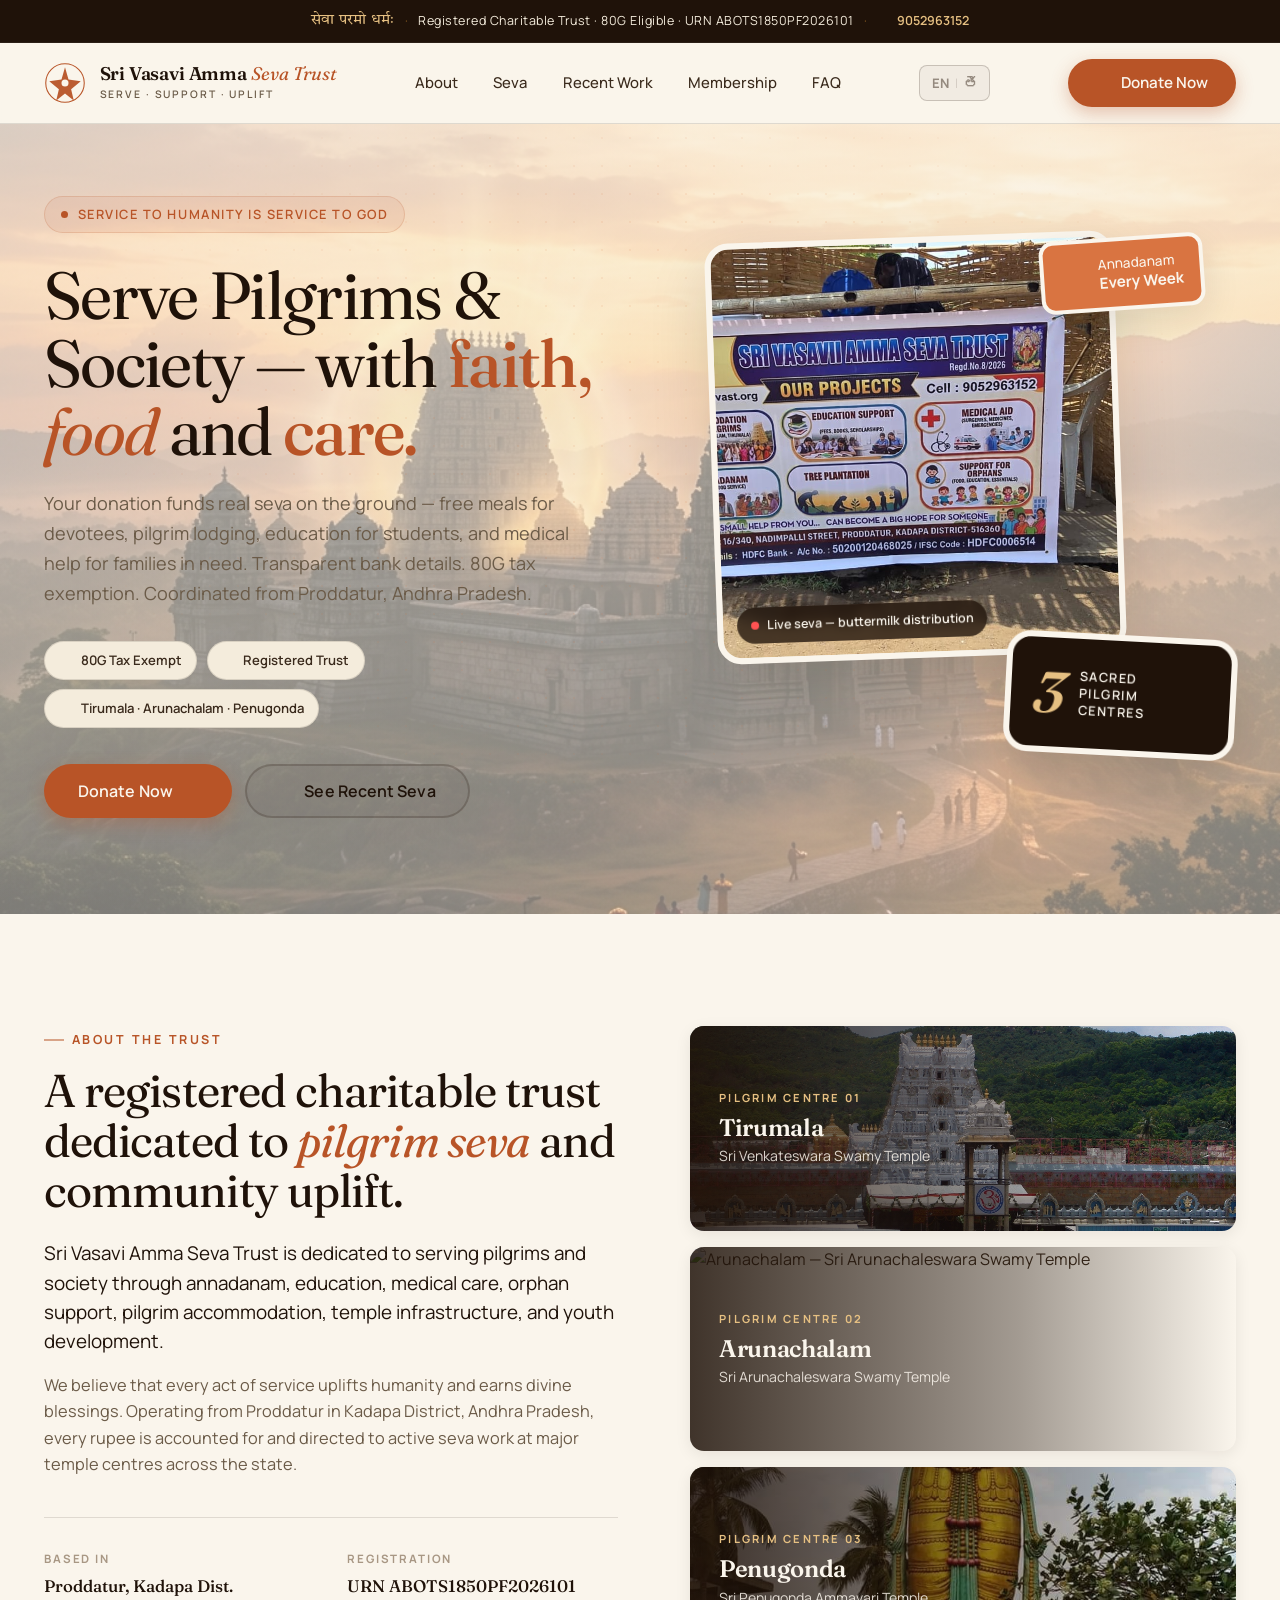
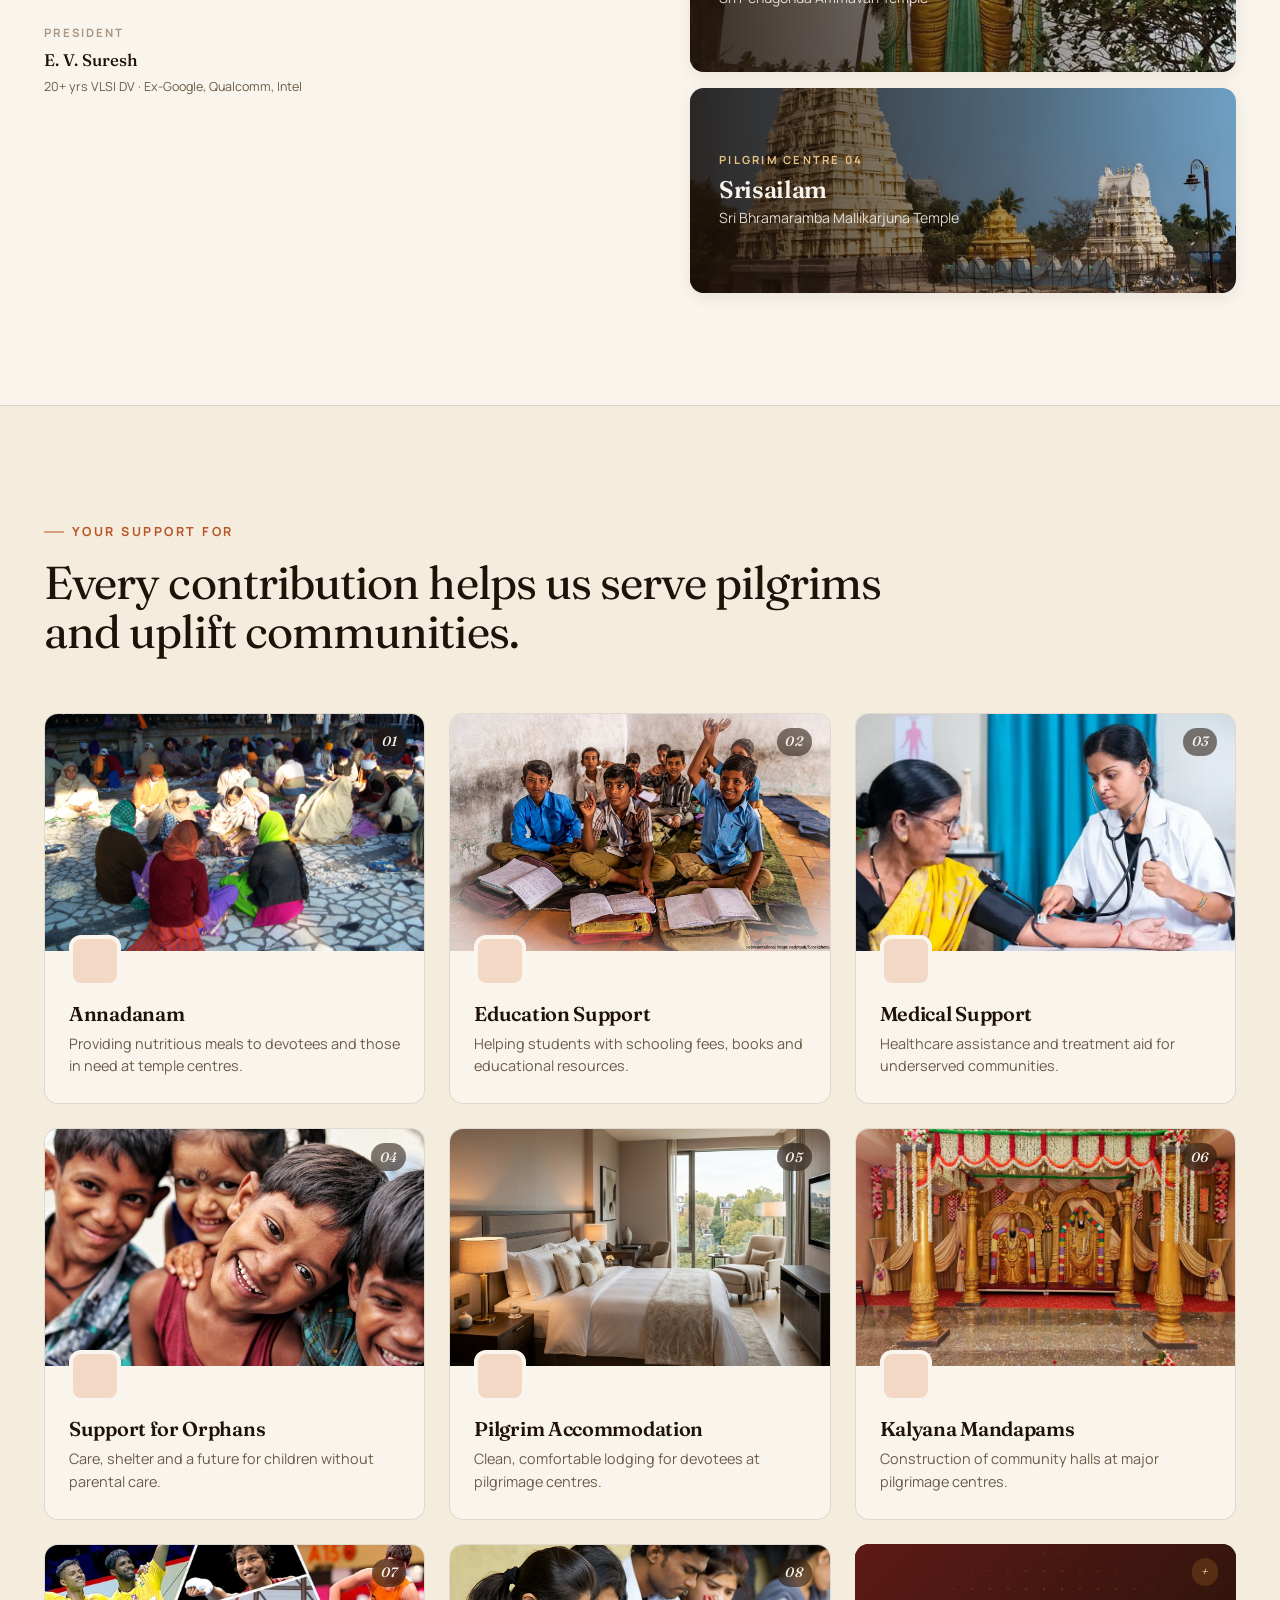
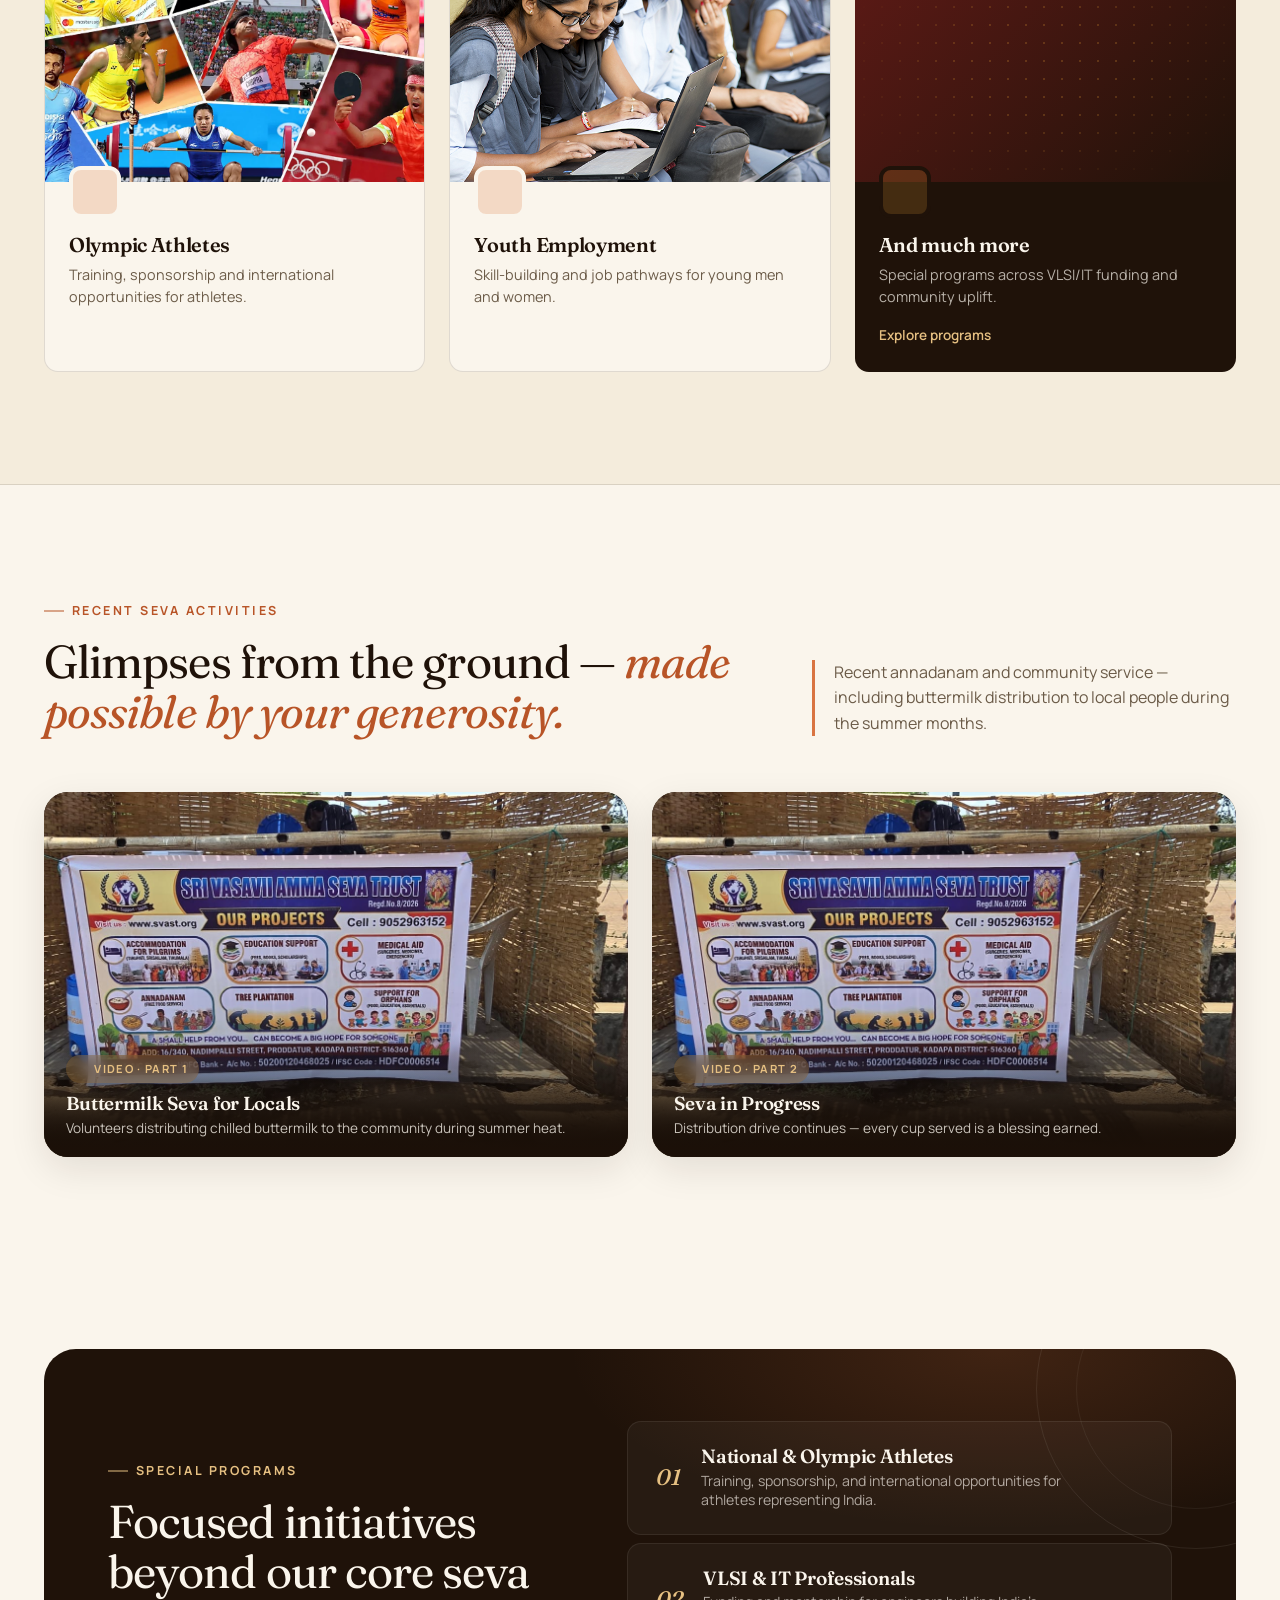
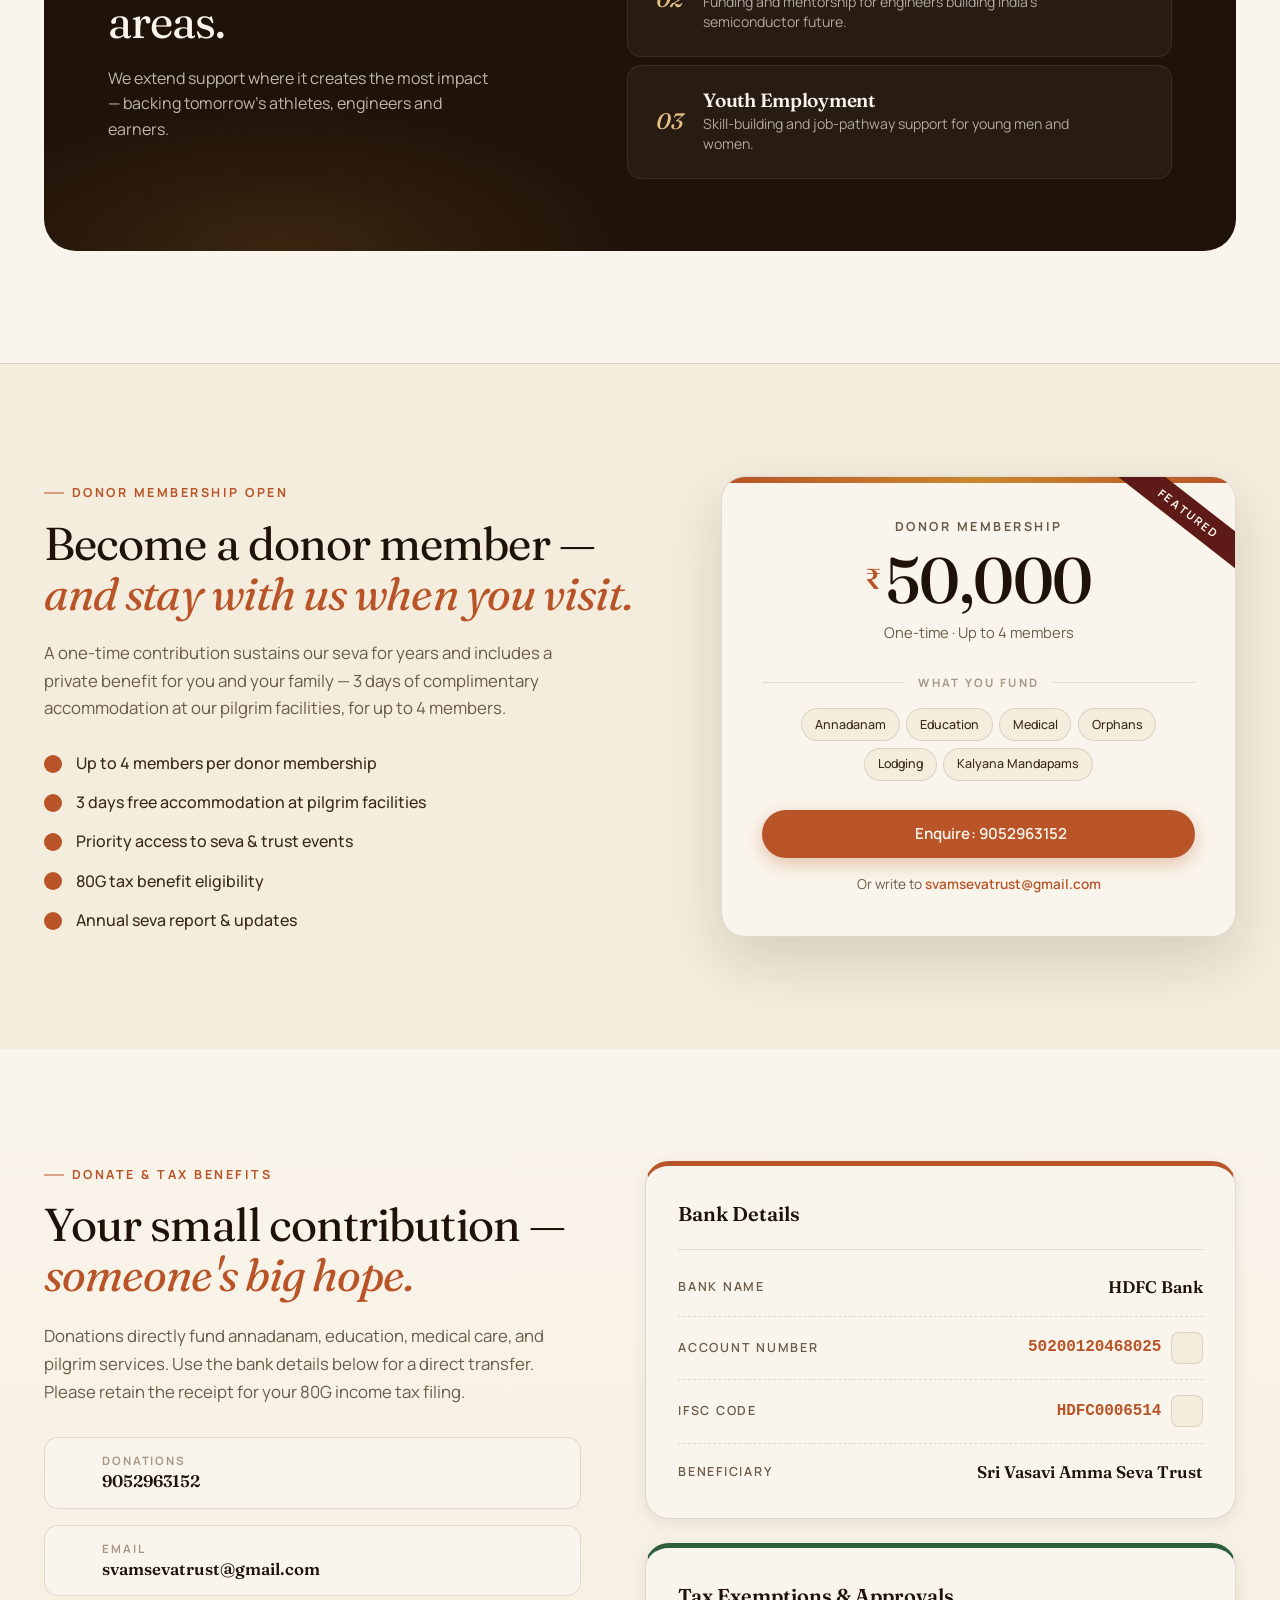
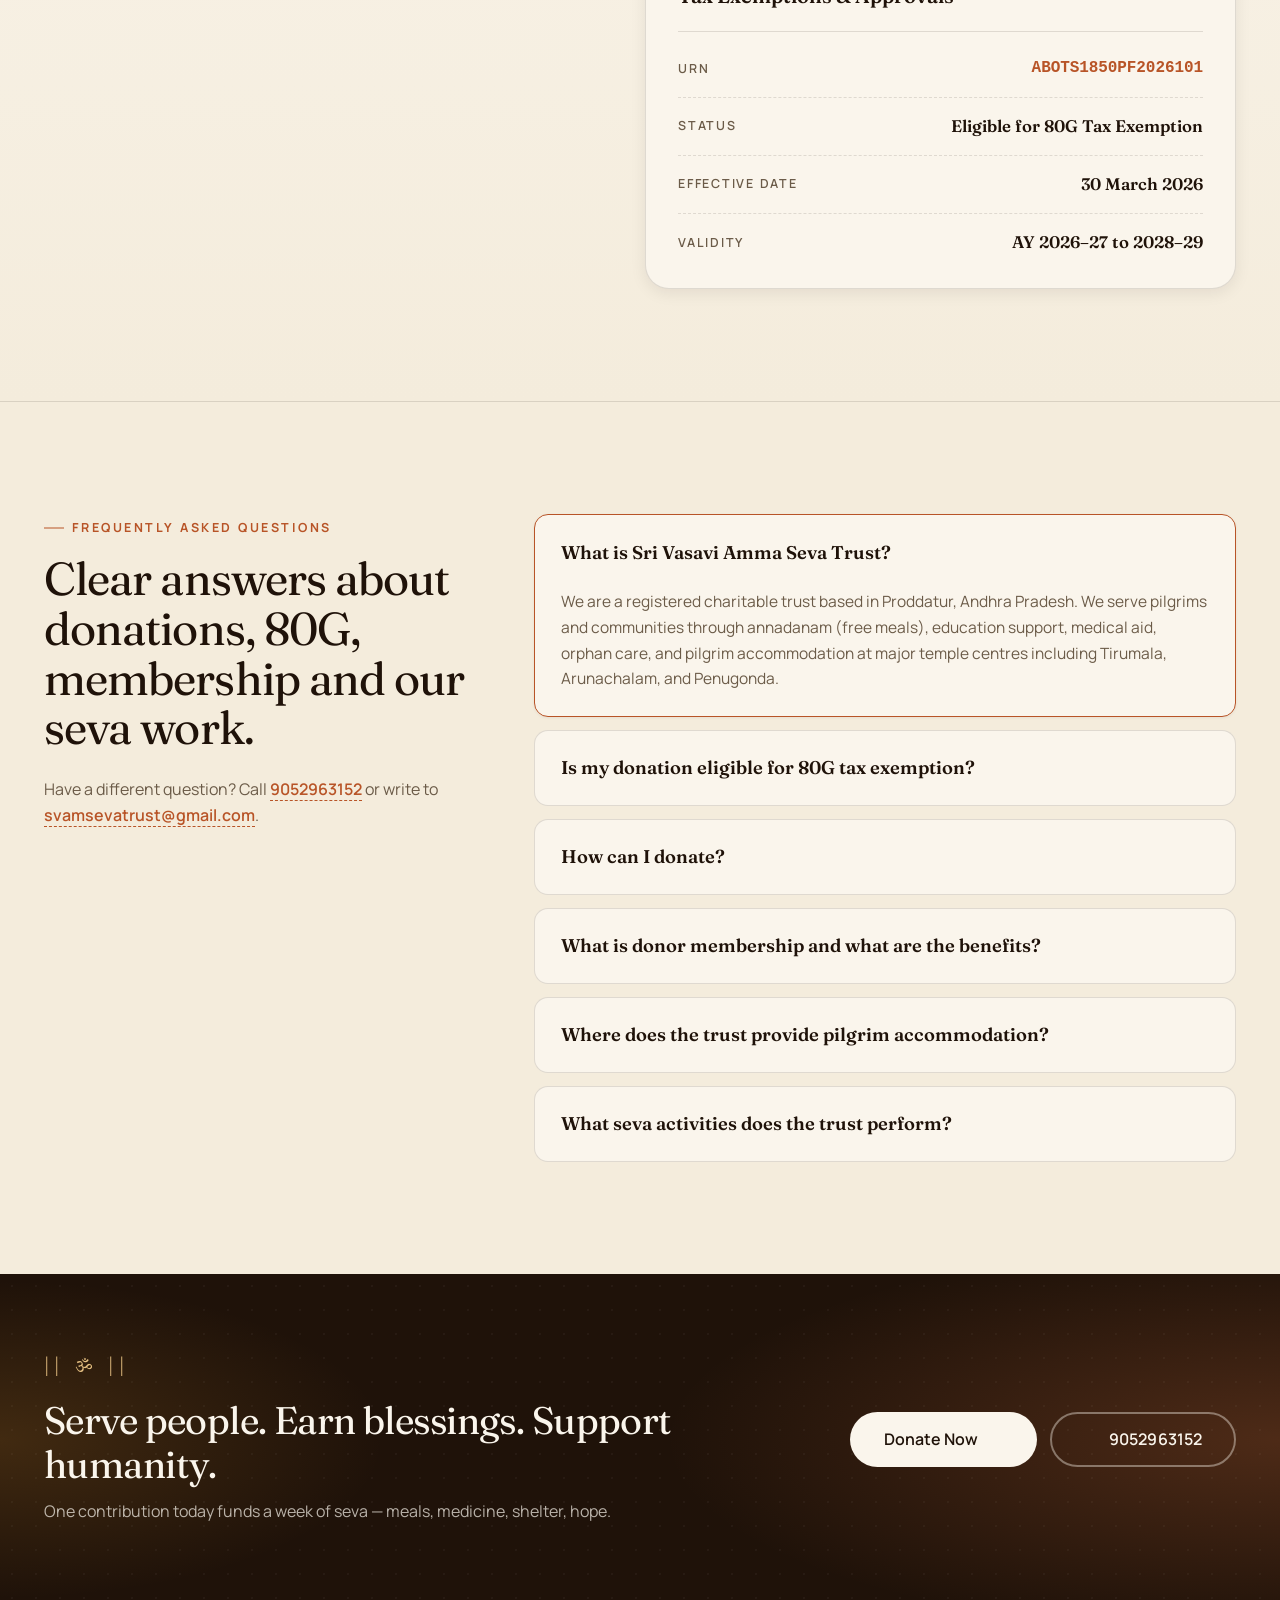
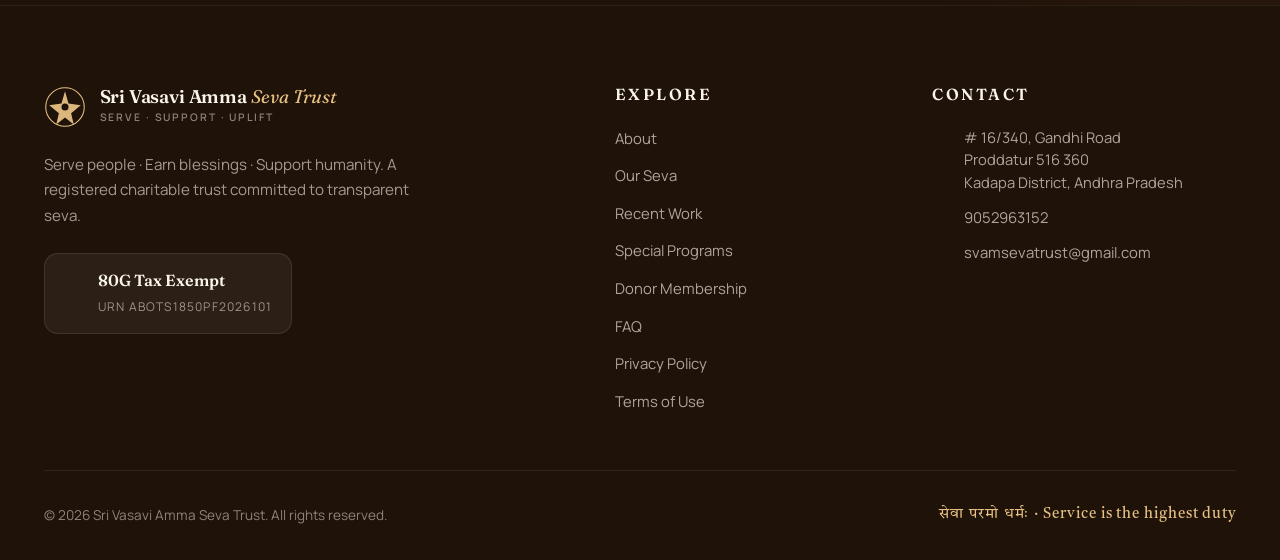
==== commit c1ecdd0e: "feat: implement bilingual support with Telugu language switching and localized content rendering" ====
--- a/index.html
+++ b/index.html
@@ -12,10 +12,10 @@
 
     <link rel="preconnect" href="https://fonts.googleapis.com">
     <link rel="preconnect" href="https://fonts.gstatic.com" crossorigin>
-    <link href="https://fonts.googleapis.com/css2?family=Fraunces:ital,opsz,wght@0,9..144,400;0,9..144,500;0,9..144,600;0,9..144,700;0,9..144,900;1,9..144,400&family=Manrope:wght@300;400;500;600;700;800&family=Tiro+Devanagari+Sanskrit&display=swap" rel="stylesheet">
+    <link href="https://fonts.googleapis.com/css2?family=Fraunces:ital,opsz,wght@0,9..144,400;0,9..144,500;0,9..144,600;0,9..144,700;0,9..144,900;1,9..144,400&family=Manrope:wght@300;400;500;600;700;800&family=Noto+Sans+Telugu:wght@400;500;600;700&family=Noto+Serif+Telugu:wght@400;500;600;700&family=Tiro+Devanagari+Sanskrit&display=swap" rel="stylesheet">
 
     <script src="https://unpkg.com/lucide@latest"></script>
-    <link rel="stylesheet" href="styles.css?v=3">
+    <link rel="stylesheet" href="styles.css?v=6">
 </head>
 <body>
 
@@ -24,7 +24,7 @@
         <div class="container ribbon-inner">
             <span class="ribbon-mark">सेवा परमो धर्मः</span>
             <span class="ribbon-sep">·</span>
-            <span class="ribbon-text">Registered Charitable Trust · 80G Eligible · URN ABOTS1850PF2026101</span>
+            <span class="ribbon-text" data-te="నమోదిత ధర్మ సంస్థ · 80G అర్హత · URN ABOTS1850PF2026101">Registered Charitable Trust · 80G Eligible · URN ABOTS1850PF2026101</span>
             <span class="ribbon-sep ribbon-hide-sm">·</span>
             <a href="tel:9052963152" class="ribbon-link ribbon-hide-sm"><i data-lucide="phone"></i>9052963152</a>
         </div>
@@ -42,20 +42,25 @@
                     </svg>
                 </span>
                 <div class="logo-text">
-                    <h1>Sri Vasavi Amma <span class="logo-accent">Seva Trust</span></h1>
-                    <span class="logo-tag">Serve · Support · Uplift</span>
+                    <h1 data-te='శ్రీ వాసవి అమ్మ <span class="logo-accent">సేవా ట్రస్ట్</span>'>Sri Vasavi Amma <span class="logo-accent">Seva Trust</span></h1>
+                    <span class="logo-tag" data-te="సేవ · మద్దతు · ఉద్ధరణ">Serve · Support · Uplift</span>
                 </div>
             </a>
             <ul class="nav-links">
-                <li><a href="#about">About</a></li>
-                <li><a href="#support">Seva</a></li>
-                <li><a href="#recent">Recent Work</a></li>
-                <li><a href="#membership">Membership</a></li>
-                <li><a href="#faq">FAQ</a></li>
+                <li><a href="#about" data-te="గురించి">About</a></li>
+                <li><a href="#support" data-te="సేవ">Seva</a></li>
+                <li><a href="#recent" data-te="ఇటీవలి సేవలు">Recent Work</a></li>
+                <li><a href="#membership" data-te="సభ్యత్వం">Membership</a></li>
+                <li><a href="#faq" data-te="ప్రశ్నలు">FAQ</a></li>
             </ul>
+            <button class="lang-toggle" id="langToggle" aria-label="Switch language">
+                <span class="lang-opt" data-lang="en">EN</span>
+                <span class="lang-divider">|</span>
+                <span class="lang-opt" data-lang="te">తె</span>
+            </button>
             <a href="#donate" class="btn btn-primary nav-cta">
                 <i data-lucide="heart"></i>
-                Donate Now
+                <span data-te="విరాళం ఇవ్వండి">Donate Now</span>
             </a>
             <button class="mobile-menu-btn" aria-label="Toggle Menu" id="mobileMenuBtn">
                 <i data-lucide="menu"></i>
@@ -65,12 +70,17 @@
 
     <!-- Mobile Menu -->
     <div class="mobile-menu" id="mobileMenu">
-        <a href="#about">About</a>
-        <a href="#support">Seva</a>
-        <a href="#recent">Recent Work</a>
-        <a href="#membership">Membership</a>
-        <a href="#faq">FAQ</a>
-        <a href="#donate" class="btn btn-primary">Donate Now</a>
+        <a href="#about" data-te="గురించి">About</a>
+        <a href="#support" data-te="సేవ">Seva</a>
+        <a href="#recent" data-te="ఇటీవలి సేవలు">Recent Work</a>
+        <a href="#membership" data-te="సభ్యత్వం">Membership</a>
+        <a href="#faq" data-te="ప్రశ్నలు">FAQ</a>
+        <button class="lang-toggle lang-toggle-mobile" id="langToggleMobile" aria-label="Switch language">
+            <span class="lang-opt" data-lang="en">English</span>
+            <span class="lang-divider">|</span>
+            <span class="lang-opt" data-lang="te">తెలుగు</span>
+        </button>
+        <a href="#donate" class="btn btn-primary" data-te="విరాళం ఇవ్వండి">Donate Now</a>
     </div>
 
     <!-- Hero Section -->
@@ -80,34 +90,34 @@
             <div class="hero-text">
                 <div class="hero-eyebrow">
                     <span class="eyebrow-dot"></span>
-                    <span>Service to Humanity is Service to God</span>
-                </div>
-                <h1 class="hero-title">
+                    <span data-te="మానవ సేవే మాధవ సేవ">Service to Humanity is Service to God</span>
+                </div>
+                <h1 class="hero-title" data-te='తీర్థయాత్రికులకు &amp; సమాజానికి సేవ — <span class="text-accent">విశ్వాసం,</span> <span class="text-accent italic">అన్నం</span> మరియు <span class="text-accent">సంరక్షణతో.</span>'>
                     Serve Pilgrims &amp; Society — with
                     <span class="text-accent">faith,</span>
                     <span class="text-accent italic">food</span> and
                     <span class="text-accent">care.</span>
                 </h1>
-                <p class="hero-description">
+                <p class="hero-description" data-te="మీ విరాళం క్షేత్రస్థాయి సేవలకు నిధులు అందిస్తుంది — భక్తులకు ఉచిత భోజనం, తీర్థయాత్రికుల వసతి, విద్యార్థులకు చదువు, మరియు అవసరమైన కుటుంబాలకు వైద్య సహాయం. పారదర్శక బ్యాంక్ వివరాలు. 80G పన్ను మినహాయింపు. ఆంధ్రప్రదేశ్‌లోని ప్రొద్దుటూరు నుండి సమన్వయం.">
                     Your donation funds real seva on the ground — free meals for devotees, pilgrim lodging,
                     education for students, and medical help for families in need. Transparent bank details.
                     80G tax exemption. Coordinated from Proddatur, Andhra Pradesh.
                 </p>
 
                 <div class="hero-trust">
-                    <div class="trust-pill"><i data-lucide="shield-check"></i> 80G Tax Exempt</div>
-                    <div class="trust-pill"><i data-lucide="badge-check"></i> Registered Trust</div>
-                    <div class="trust-pill"><i data-lucide="map-pin"></i> Tirumala · Arunachalam · Penugonda</div>
+                    <div class="trust-pill"><i data-lucide="shield-check"></i> <span data-te="80G పన్ను మినహాయింపు">80G Tax Exempt</span></div>
+                    <div class="trust-pill"><i data-lucide="badge-check"></i> <span data-te="నమోదిత సంస్థ">Registered Trust</span></div>
+                    <div class="trust-pill"><i data-lucide="map-pin"></i> <span data-te="తిరుమల · అరుణాచలం · పెనుగొండ">Tirumala · Arunachalam · Penugonda</span></div>
                 </div>
 
                 <div class="hero-actions">
                     <a href="#donate" class="btn btn-primary btn-large">
-                        Donate Now
+                        <span data-te="విరాళం ఇవ్వండి">Donate Now</span>
                         <i data-lucide="arrow-right"></i>
                     </a>
                     <a href="#recent" class="btn btn-ghost btn-large">
                         <i data-lucide="play-circle"></i>
-                        See Recent Seva
+                        <span data-te="ఇటీవలి సేవలు చూడండి">See Recent Seva</span>
                     </a>
                 </div>
             </div>
@@ -119,22 +129,21 @@
                     </video>
                     <div class="hero-card-overlay">
                         <span class="live-dot"></span>
-                        <span>Live seva — buttermilk distribution</span>
+                        <span data-te="ప్రత్యక్ష సేవ — మజ్జిగ పంపిణీ">Live seva — buttermilk distribution</span>
                     </div>
                 </div>
                 <div class="hero-card hero-card-float">
                     <div class="hero-stat">
                         <span class="stat-num">3</span>
-                        <span class="stat-label">Sacred<br>Pilgrim Centres</span>
+                        <span class="stat-label" data-te="పవిత్ర తీర్థక్షేత్రాలు">Sacred<br>Pilgrim Centres</span>
                     </div>
                 </div>
                 <div class="hero-card hero-card-pill">
                     <i data-lucide="utensils"></i>
-                    <span>Annadanam<br><strong>Every Week</strong></span>
-                </div>
-            </div>
-        </div>
-
+                    <span data-te='అన్నదానం<br><strong>ప్రతి వారం</strong>'>Annadanam<br><strong>Every Week</strong></span>
+                </div>
+            </div>
+        </div>
     </header>
 
     <!-- About Section -->
@@ -142,17 +151,17 @@
         <div class="container">
             <div class="about-grid">
                 <div class="about-text">
-                    <span class="section-eyebrow">About the Trust</span>
-                    <h2 class="section-title">
+                    <span class="section-eyebrow" data-te="ట్రస్ట్ గురించి">About the Trust</span>
+                    <h2 class="section-title" data-te="<em>తీర్థయాత్రికుల సేవ</em> మరియు సమాజ ఉద్ధరణకు అంకితమైన నమోదిత ధర్మ సంస్థ.">
                         A registered charitable trust dedicated to
                         <em>pilgrim seva</em> and community uplift.
                     </h2>
-                    <p class="lead">
+                    <p class="lead" data-te="శ్రీ వాసవి అమ్మ సేవా ట్రస్ట్ తీర్థయాత్రికులకు మరియు సమాజానికి అన్నదానం, విద్య, వైద్య సంరక్షణ, అనాథ సహాయం, తీర్థయాత్రికుల వసతి, ఆలయ మౌలిక సదుపాయాలు మరియు యువ అభివృద్ధి ద్వారా సేవ చేయడానికి అంకితమైంది.">
                         Sri Vasavi Amma Seva Trust is dedicated to serving pilgrims and society through
                         annadanam, education, medical care, orphan support, pilgrim accommodation, temple
                         infrastructure, and youth development.
                     </p>
-                    <p>
+                    <p data-te="ప్రతి సేవా చర్య మానవత్వాన్ని ఉద్ధరిస్తుందని మరియు దైవిక ఆశీర్వాదాలను పొందిస్తుందని మేము నమ్ముతాము. ఆంధ్రప్రదేశ్, కడప జిల్లాలోని ప్రొద్దుటూరు నుండి పనిచేస్తూ, ప్రతి రూపాయికి లెక్క ఉంది మరియు రాష్ట్రవ్యాప్తంగా ముఖ్య ఆలయ కేంద్రాలలో క్రియాశీల సేవా పనికి మళ్లించబడుతుంది.">
                         We believe that every act of service uplifts humanity and earns divine blessings.
                         Operating from Proddatur in Kadapa District, Andhra Pradesh, every rupee is
                         accounted for and directed to active seva work at major temple centres across the
@@ -161,16 +170,16 @@
 
                     <div class="about-meta">
                         <div class="meta-item">
-                            <span class="meta-label">Based In</span>
-                            <span class="meta-value">Proddatur, Kadapa Dist.</span>
+                            <span class="meta-label" data-te="స్థానం">Based In</span>
+                            <span class="meta-value" data-te="ప్రొద్దుటూరు, కడప జిల్లా">Proddatur, Kadapa Dist.</span>
                         </div>
                         <div class="meta-item">
-                            <span class="meta-label">Registration</span>
+                            <span class="meta-label" data-te="నమోదు">Registration</span>
                             <span class="meta-value">URN ABOTS1850PF2026101</span>
                         </div>
                         <div class="meta-item">
-                            <span class="meta-label">President</span>
-                            <span class="meta-value">E. V. Suresh<br><small>20+ yrs VLSI DV · Ex-Google, Qualcomm, Intel</small></span>
+                            <span class="meta-label" data-te="అధ్యక్షుడు">President</span>
+                            <span class="meta-value" data-te="ఇ. వి. సురేష్<br><small>20+ సం. VLSI DV · మాజీ Google, Qualcomm, Intel</small>">E. V. Suresh<br><small>20+ yrs VLSI DV · Ex-Google, Qualcomm, Intel</small></span>
                         </div>
                     </div>
                 </div>
@@ -179,33 +188,33 @@
                     <div class="temple-tile">
                         <img src="images/tirumala-venkateswara-temple-in-tirupati.jpg" alt="Tirumala — Sri Venkateswara Swamy Temple" loading="lazy">
                         <div class="temple-tile-info">
-                            <span class="temple-tag">Pilgrim Centre 01</span>
-                            <h4>Tirumala</h4>
-                            <p>Sri Venkateswara Swamy Temple</p>
+                            <span class="temple-tag" data-te="తీర్థక్షేత్రం 01">Pilgrim Centre 01</span>
+                            <h4 data-te="తిరుమల">Tirumala</h4>
+                            <p data-te="శ్రీ వెంకటేశ్వర స్వామి దేవస్థానం">Sri Venkateswara Swamy Temple</p>
                         </div>
                     </div>
                     <div class="temple-tile">
                         <img src="images/Arunachalam_temple_from_a_nearby_hill.jpg" alt="Arunachalam — Sri Arunachaleswara Swamy Temple" loading="lazy">
                         <div class="temple-tile-info">
-                            <span class="temple-tag">Pilgrim Centre 02</span>
-                            <h4>Arunachalam</h4>
-                            <p>Sri Arunachaleswara Swamy Temple</p>
+                            <span class="temple-tag" data-te="తీర్థక్షేత్రం 02">Pilgrim Centre 02</span>
+                            <h4 data-te="అరుణాచలం">Arunachalam</h4>
+                            <p data-te="శ్రీ అరుణాచలేశ్వర స్వామి దేవస్థానం">Sri Arunachaleswara Swamy Temple</p>
                         </div>
                     </div>
                     <div class="temple-tile">
                         <img src="images/penugonda-temple.jpg" alt="Penugonda — Sri Penugonda Ammavari Temple" loading="lazy">
                         <div class="temple-tile-info">
-                            <span class="temple-tag">Pilgrim Centre 03</span>
-                            <h4>Penugonda</h4>
-                            <p>Sri Penugonda Ammavari Temple</p>
+                            <span class="temple-tag" data-te="తీర్థక్షేత్రం 03">Pilgrim Centre 03</span>
+                            <h4 data-te="పెనుగొండ">Penugonda</h4>
+                            <p data-te="శ్రీ పెనుగొండ అమ్మవారి దేవస్థానం">Sri Penugonda Ammavari Temple</p>
                         </div>
                     </div>
                     <div class="temple-tile">
                         <img src="images/srisailam-tourism-header.jpg" alt="Srisailam — Sri Bhramaramba Mallikarjuna Temple" loading="lazy">
                         <div class="temple-tile-info">
-                            <span class="temple-tag">Pilgrim Centre 04</span>
-                            <h4>Srisailam</h4>
-                            <p>Sri Bhramaramba Mallikarjuna Temple</p>
+                            <span class="temple-tag" data-te="తీర్థక్షేత్రం 04">Pilgrim Centre 04</span>
+                            <h4 data-te="శ్రీశైలం">Srisailam</h4>
+                            <p data-te="శ్రీ భ్రమరాంబా మల్లికార్జున దేవస్థానం">Sri Bhramaramba Mallikarjuna Temple</p>
                         </div>
                     </div>
                 </div>
@@ -217,8 +226,8 @@
     <section class="support" id="support">
         <div class="container">
             <div class="section-header">
-                <span class="section-eyebrow">Your Support For</span>
-                <h2 class="section-title">Every contribution helps us serve pilgrims and uplift communities.</h2>
+                <span class="section-eyebrow" data-te="మీ మద్దతు దేనికి">Your Support For</span>
+                <h2 class="section-title" data-te="ప్రతి విరాళం తీర్థయాత్రికులకు సేవ చేయడానికి మరియు సమాజాలను ఉద్ధరించడానికి సహాయపడుతుంది.">Every contribution helps us serve pilgrims and uplift communities.</h2>
             </div>
 
             <div class="support-grid">
@@ -228,8 +237,8 @@
                     </div>
                     <div class="support-card-body">
                         <div class="support-card-icon"><i data-lucide="utensils"></i></div>
-                        <h3>Annadanam</h3>
-                        <p>Providing nutritious meals to devotees and those in need at temple centres.</p>
+                        <h3 data-te="అన్నదానం">Annadanam</h3>
+                        <p data-te="దేవస్థానాల వద్ద భక్తులకు మరియు అవసరమైన వారికి పౌష్టికాహారం అందిస్తున్నాము.">Providing nutritious meals to devotees and those in need at temple centres.</p>
                     </div>
                 </article>
 
@@ -239,30 +248,30 @@
                     </div>
                     <div class="support-card-body">
                         <div class="support-card-icon"><i data-lucide="graduation-cap"></i></div>
-                        <h3>Education Support</h3>
-                        <p>Helping students with schooling fees, books and educational resources.</p>
-                    </div>
-                </article>
-
-                <article class="support-card" data-num="03">
-                    <div class="support-card-media support-card-media-decor decor-medical">
-                        <i data-lucide="heart-pulse"></i>
+                        <h3 data-te="విద్యా సహాయం">Education Support</h3>
+                        <p data-te="విద్యార్థులకు పాఠశాల ఫీజులు, పుస్తకాలు మరియు విద్యా వనరులతో సహాయం.">Helping students with schooling fees, books and educational resources.</p>
+                    </div>
+                </article>
+
+                <article class="support-card has-image" data-num="03">
+                    <div class="support-card-media">
+                        <img src="images/medical-support.webp" alt="Medical support — health checkups and treatment aid" loading="lazy">
                     </div>
                     <div class="support-card-body">
                         <div class="support-card-icon"><i data-lucide="heart-pulse"></i></div>
-                        <h3>Medical Support</h3>
-                        <p>Healthcare assistance and treatment aid for underserved communities.</p>
-                    </div>
-                </article>
-
-                <article class="support-card" data-num="04">
-                    <div class="support-card-media support-card-media-decor decor-orphans">
-                        <i data-lucide="baby"></i>
+                        <h3 data-te="వైద్య సహాయం">Medical Support</h3>
+                        <p data-te="అవసరమైన సమాజాలకు ఆరోగ్య సహాయం మరియు చికిత్స మద్దతు.">Healthcare assistance and treatment aid for underserved communities.</p>
+                    </div>
+                </article>
+
+                <article class="support-card has-image" data-num="04">
+                    <div class="support-card-media">
+                        <img src="images/orphans.jpg" alt="Support for orphans — care, shelter and a future for children" loading="lazy">
                     </div>
                     <div class="support-card-body">
                         <div class="support-card-icon"><i data-lucide="baby"></i></div>
-                        <h3>Support for Orphans</h3>
-                        <p>Care, shelter and a future for children without parental care.</p>
+                        <h3 data-te="అనాథ పిల్లల సంరక్షణ">Support for Orphans</h3>
+                        <p data-te="తల్లిదండ్రులు లేని పిల్లలకు సంరక్షణ, ఆశ్రయం మరియు భవిష్యత్తు.">Care, shelter and a future for children without parental care.</p>
                     </div>
                 </article>
 
@@ -272,19 +281,19 @@
                     </div>
                     <div class="support-card-body">
                         <div class="support-card-icon"><i data-lucide="bed-double"></i></div>
-                        <h3>Pilgrim Accommodation</h3>
-                        <p>Clean, comfortable lodging for devotees at pilgrimage centres.</p>
-                    </div>
-                </article>
-
-                <article class="support-card" data-num="06">
-                    <div class="support-card-media support-card-media-decor decor-mandapam">
-                        <i data-lucide="landmark"></i>
+                        <h3 data-te="తీర్థయాత్రికుల వసతి">Pilgrim Accommodation</h3>
+                        <p data-te="తీర్థక్షేత్రాల వద్ద భక్తులకు శుభ్రమైన, సౌకర్యవంతమైన వసతి.">Clean, comfortable lodging for devotees at pilgrimage centres.</p>
+                    </div>
+                </article>
+
+                <article class="support-card has-image" data-num="06">
+                    <div class="support-card-media">
+                        <img src="images/kalyana-mandapam.avif" alt="Kalyana Mandapams — community halls at pilgrimage centres" loading="lazy">
                     </div>
                     <div class="support-card-body">
                         <div class="support-card-icon"><i data-lucide="landmark"></i></div>
-                        <h3>Kalyana Mandapams</h3>
-                        <p>Construction of community halls at major pilgrimage centres.</p>
+                        <h3 data-te="కళ్యాణ మండపాలు">Kalyana Mandapams</h3>
+                        <p data-te="ముఖ్య తీర్థక్షేత్రాల వద్ద సమాజ మండపాల నిర్మాణం.">Construction of community halls at major pilgrimage centres.</p>
                     </div>
                 </article>
 
@@ -294,8 +303,8 @@
                     </div>
                     <div class="support-card-body">
                         <div class="support-card-icon"><i data-lucide="medal"></i></div>
-                        <h3>Olympic Athletes</h3>
-                        <p>Training, sponsorship and international opportunities for athletes.</p>
+                        <h3 data-te="ఒలింపిక్ క్రీడాకారులు">Olympic Athletes</h3>
+                        <p data-te="క్రీడాకారులకు శిక్షణ, స్పాన్సర్‌షిప్ మరియు అంతర్జాతీయ అవకాశాలు.">Training, sponsorship and international opportunities for athletes.</p>
                     </div>
                 </article>
 
@@ -305,8 +314,8 @@
                     </div>
                     <div class="support-card-body">
                         <div class="support-card-icon"><i data-lucide="briefcase"></i></div>
-                        <h3>Youth Employment</h3>
-                        <p>Skill-building and job pathways for young men and women.</p>
+                        <h3 data-te="యువతకు ఉపాధి">Youth Employment</h3>
+                        <p data-te="యువతీయువకులకు నైపుణ్యాభివృద్ధి మరియు ఉద్యోగ మార్గాలు.">Skill-building and job pathways for young men and women.</p>
                     </div>
                 </article>
 
@@ -316,9 +325,9 @@
                     </div>
                     <div class="support-card-body">
                         <div class="support-card-icon"><i data-lucide="sparkles"></i></div>
-                        <h3>And much more</h3>
-                        <p>Special programs across VLSI/IT funding and community uplift.</p>
-                        <a href="#programs" class="card-link">Explore programs <i data-lucide="arrow-up-right"></i></a>
+                        <h3 data-te="ఇంకా ఎన్నో">And much more</h3>
+                        <p data-te="VLSI/IT నిధులు మరియు సమాజ ఉద్ధరణ కోసం ప్రత్యేక కార్యక్రమాలు.">Special programs across VLSI/IT funding and community uplift.</p>
+                        <a href="#programs" class="card-link"><span data-te="కార్యక్రమాలను చూడండి">Explore programs</span> <i data-lucide="arrow-up-right"></i></a>
                     </div>
                 </article>
             </div>
@@ -330,12 +339,12 @@
         <div class="container">
             <div class="section-header recent-header">
                 <div>
-                    <span class="section-eyebrow">Recent Seva Activities</span>
-                    <h2 class="section-title">Glimpses from the ground —
+                    <span class="section-eyebrow" data-te="ఇటీవలి సేవా కార్యకలాపాలు">Recent Seva Activities</span>
+                    <h2 class="section-title" data-te="క్షేత్రస్థాయి దృశ్యాలు — <em>మీ ఔదార్యం వల్ల సాధ్యమైనది.</em>">Glimpses from the ground —
                         <em>made possible by your generosity.</em>
                     </h2>
                 </div>
-                <p class="recent-blurb">
+                <p class="recent-blurb" data-te="ఇటీవలి అన్నదానం మరియు సామాజిక సేవ — వేసవి నెలల్లో స్థానిక ప్రజలకు మజ్జిగ పంపిణీతో సహా.">
                     Recent annadanam and community service — including buttermilk distribution
                     to local people during the summer months.
                 </p>
@@ -348,9 +357,9 @@
                         Your browser does not support video playback.
                     </video>
                     <div class="recent-caption">
-                        <span class="recent-tag"><i data-lucide="play"></i> Video · Part 1</span>
-                        <h4>Buttermilk Seva for Locals</h4>
-                        <p>Volunteers distributing chilled buttermilk to the community during summer heat.</p>
+                        <span class="recent-tag"><i data-lucide="play"></i> <span data-te="వీడియో · భాగం 1">Video · Part 1</span></span>
+                        <h4 data-te="స్థానికులకు మజ్జిగ సేవ">Buttermilk Seva for Locals</h4>
+                        <p data-te="వేసవి వేడిలో సమాజానికి చల్లని మజ్జిగను పంపిణీ చేస్తున్న వాలంటీర్లు.">Volunteers distributing chilled buttermilk to the community during summer heat.</p>
                     </div>
                 </div>
 
@@ -360,9 +369,9 @@
                         Your browser does not support video playback.
                     </video>
                     <div class="recent-caption">
-                        <span class="recent-tag"><i data-lucide="play"></i> Video · Part 2</span>
-                        <h4>Seva in Progress</h4>
-                        <p>Distribution drive continues — every cup served is a blessing earned.</p>
+                        <span class="recent-tag"><i data-lucide="play"></i> <span data-te="వీడియో · భాగం 2">Video · Part 2</span></span>
+                        <h4 data-te="కొనసాగుతున్న సేవ">Seva in Progress</h4>
+                        <p data-te="పంపిణీ కార్యక్రమం కొనసాగుతోంది — అందించిన ప్రతి కప్పు ఒక ఆశీర్వాదం.">Distribution drive continues — every cup served is a blessing earned.</p>
                     </div>
                 </div>
             </div>
@@ -374,11 +383,11 @@
         <div class="container">
             <div class="programs-card">
                 <div class="programs-text">
-                    <span class="section-eyebrow eyebrow-light">Special Programs</span>
-                    <h2 class="section-title text-light">
+                    <span class="section-eyebrow eyebrow-light" data-te="ప్రత్యేక కార్యక్రమాలు">Special Programs</span>
+                    <h2 class="section-title text-light" data-te="మా ప్రధాన సేవా ప్రాంతాలకు మించిన దృష్టి కేంద్రీకృత ప్రాజెక్టులు.">
                         Focused initiatives beyond our core seva areas.
                     </h2>
-                    <p class="text-muted-light">
+                    <p class="text-muted-light" data-te="మేము గరిష్ట ప్రభావం సృష్టించే చోట మద్దతు అందిస్తాము — రేపటి క్రీడాకారులు, ఇంజనీర్లు మరియు ఆర్జనపరులకు మద్దతు ఇస్తాము.">
                         We extend support where it creates the most impact — backing tomorrow's athletes,
                         engineers and earners.
                     </p>
@@ -387,24 +396,24 @@
                     <li>
                         <span class="program-num">01</span>
                         <div>
-                            <h4>National &amp; Olympic Athletes</h4>
-                            <p>Training, sponsorship, and international opportunities for athletes representing India.</p>
+                            <h4 data-te="జాతీయ &amp; ఒలింపిక్ క్రీడాకారులు">National &amp; Olympic Athletes</h4>
+                            <p data-te="భారతదేశానికి ప్రాతినిధ్యం వహించే క్రీడాకారులకు శిక్షణ, స్పాన్సర్‌షిప్ మరియు అంతర్జాతీయ అవకాశాలు.">Training, sponsorship, and international opportunities for athletes representing India.</p>
                         </div>
                         <i data-lucide="medal" class="program-icon"></i>
                     </li>
                     <li>
                         <span class="program-num">02</span>
                         <div>
-                            <h4>VLSI &amp; IT Professionals</h4>
-                            <p>Funding and mentorship for engineers building India's semiconductor future.</p>
+                            <h4 data-te="VLSI &amp; IT నిపుణులు">VLSI &amp; IT Professionals</h4>
+                            <p data-te="భారతదేశ సెమికండక్టర్ భవిష్యత్తును నిర్మిస్తున్న ఇంజనీర్లకు నిధులు మరియు మార్గదర్శకత్వం.">Funding and mentorship for engineers building India's semiconductor future.</p>
                         </div>
                         <i data-lucide="cpu" class="program-icon"></i>
                     </li>
                     <li>
                         <span class="program-num">03</span>
                         <div>
-                            <h4>Youth Employment</h4>
-                            <p>Skill-building and job-pathway support for young men and women.</p>
+                            <h4 data-te="యువతకు ఉపాధి">Youth Employment</h4>
+                            <p data-te="యువతీయువకులకు నైపుణ్యాభివృద్ధి మరియు ఉద్యోగ మార్గాల మద్దతు.">Skill-building and job-pathway support for young men and women.</p>
                         </div>
                         <i data-lucide="briefcase" class="program-icon"></i>
                     </li>
@@ -418,53 +427,53 @@
         <div class="container">
             <div class="membership-grid">
                 <div class="membership-info">
-                    <span class="section-eyebrow">Donor Membership Open</span>
-                    <h2 class="section-title">
+                    <span class="section-eyebrow" data-te="దాత సభ్యత్వం తెరిచి ఉంది">Donor Membership Open</span>
+                    <h2 class="section-title" data-te="దాత సభ్యునిగా మారండి — <em>మీరు సందర్శించినప్పుడు మాతో ఉండండి.</em>">
                         Become a donor member —
                         <em>and stay with us when you visit.</em>
                     </h2>
-                    <p>
+                    <p data-te="ఒకసారి విరాళం మా సేవను సంవత్సరాలపాటు కొనసాగిస్తుంది మరియు మీకు, మీ కుటుంబానికి ప్రైవేట్ ప్రయోజనం కలిగిస్తుంది — మా తీర్థయాత్రికుల వసతుల్లో 4 సభ్యుల వరకు 3 రోజుల ఉచిత వసతి.">
                         A one-time contribution sustains our seva for years and includes a private benefit
                         for you and your family — 3 days of complimentary accommodation at our pilgrim
                         facilities, for up to 4 members.
                     </p>
                     <ul class="benefits-list">
-                        <li><i data-lucide="check"></i> Up to 4 members per donor membership</li>
-                        <li><i data-lucide="check"></i> 3 days free accommodation at pilgrim facilities</li>
-                        <li><i data-lucide="check"></i> Priority access to seva &amp; trust events</li>
-                        <li><i data-lucide="check"></i> 80G tax benefit eligibility</li>
-                        <li><i data-lucide="check"></i> Annual seva report &amp; updates</li>
+                        <li><i data-lucide="check"></i> <span data-te="ఒక దాత సభ్యత్వానికి 4 సభ్యుల వరకు">Up to 4 members per donor membership</span></li>
+                        <li><i data-lucide="check"></i> <span data-te="తీర్థయాత్రికుల వసతుల్లో 3 రోజుల ఉచిత వసతి">3 days free accommodation at pilgrim facilities</span></li>
+                        <li><i data-lucide="check"></i> <span data-te="సేవ &amp; ట్రస్ట్ కార్యక్రమాలకు ప్రాధాన్యత">Priority access to seva &amp; trust events</span></li>
+                        <li><i data-lucide="check"></i> <span data-te="80G పన్ను ప్రయోజన అర్హత">80G tax benefit eligibility</span></li>
+                        <li><i data-lucide="check"></i> <span data-te="వార్షిక సేవా నివేదిక &amp; నవీకరణలు">Annual seva report &amp; updates</span></li>
                     </ul>
                 </div>
 
                 <aside class="pricing-card">
-                    <div class="pricing-ribbon">Featured</div>
+                    <div class="pricing-ribbon" data-te="ప్రత్యేకం">Featured</div>
                     <div class="pricing-top">
-                        <span class="pricing-label">Donor Membership</span>
+                        <span class="pricing-label" data-te="దాత సభ్యత్వం">Donor Membership</span>
                         <div class="pricing-amount">
                             <span class="currency">₹</span>
                             <span class="number">50,000</span>
                         </div>
-                        <span class="pricing-sub">One-time · Up to 4 members</span>
+                        <span class="pricing-sub" data-te="ఒకసారి · 4 సభ్యుల వరకు">One-time · Up to 4 members</span>
                     </div>
 
                     <div class="pricing-divider">
-                        <span>What you fund</span>
+                        <span data-te="మీరు ఏది ఫండ్ చేస్తారు">What you fund</span>
                     </div>
 
                     <div class="pricing-chips">
-                        <span>Annadanam</span>
-                        <span>Education</span>
-                        <span>Medical</span>
-                        <span>Orphans</span>
-                        <span>Lodging</span>
-                        <span>Kalyana Mandapams</span>
+                        <span data-te="అన్నదానం">Annadanam</span>
+                        <span data-te="విద్య">Education</span>
+                        <span data-te="వైద్యం">Medical</span>
+                        <span data-te="అనాథలు">Orphans</span>
+                        <span data-te="వసతి">Lodging</span>
+                        <span data-te="కళ్యాణ మండపాలు">Kalyana Mandapams</span>
                     </div>
 
                     <a href="tel:9052963152" class="btn btn-primary btn-block">
-                        <i data-lucide="phone-call"></i> Enquire: 9052963152
+                        <i data-lucide="phone-call"></i> <span data-te="విచారణ: 9052963152">Enquire: 9052963152</span>
                     </a>
-                    <p class="pricing-foot">
+                    <p class="pricing-foot" data-te='లేదా <a href="mailto:svamsevatrust@gmail.com">svamsevatrust@gmail.com</a> కు రాయండి'>
                         Or write to <a href="mailto:svamsevatrust@gmail.com">svamsevatrust@gmail.com</a>
                     </p>
                 </aside>
@@ -477,12 +486,12 @@
         <div class="container">
             <div class="donate-grid">
                 <div class="donate-intro">
-                    <span class="section-eyebrow">Donate &amp; Tax Benefits</span>
-                    <h2 class="section-title">
+                    <span class="section-eyebrow" data-te="విరాళం &amp; పన్ను ప్రయోజనాలు">Donate &amp; Tax Benefits</span>
+                    <h2 class="section-title" data-te="మీ చిన్న విరాళం — <em>ఎవరికో పెద్ద ఆశ.</em>">
                         Your small contribution —
                         <em>someone's big hope.</em>
                     </h2>
-                    <p>
+                    <p data-te="విరాళాలు నేరుగా అన్నదానం, విద్య, వైద్య సంరక్షణ మరియు తీర్థయాత్రికుల సేవలకు నిధులు అందిస్తాయి. నేరుగా బదిలీ కోసం దిగువ బ్యాంక్ వివరాలను ఉపయోగించండి. మీ 80G ఆదాయపు పన్ను ఫైలింగ్ కోసం రసీదును ఉంచుకోండి.">
                         Donations directly fund annadanam, education, medical care, and pilgrim services.
                         Use the bank details below for a direct transfer. Please retain the receipt for
                         your 80G income tax filing.
@@ -490,11 +499,11 @@
                     <div class="donate-contact">
                         <a href="tel:9052963152" class="contact-line">
                             <i data-lucide="phone"></i>
-                            <span><small>Donations</small><strong>9052963152</strong></span>
+                            <span><small data-te="విరాళాలు">Donations</small><strong>9052963152</strong></span>
                         </a>
                         <a href="mailto:svamsevatrust@gmail.com" class="contact-line">
                             <i data-lucide="mail"></i>
-                            <span><small>Email</small><strong>svamsevatrust@gmail.com</strong></span>
+                            <span><small data-te="ఇమెయిల్">Email</small><strong>svamsevatrust@gmail.com</strong></span>
                         </a>
                     </div>
                 </div>
@@ -502,16 +511,16 @@
                 <div class="donate-cards">
                     <article class="bank-card">
                         <div class="bank-card-top">
-                            <span class="bank-card-label">Bank Details</span>
+                            <span class="bank-card-label" data-te="బ్యాంక్ వివరాలు">Bank Details</span>
                             <i data-lucide="landmark"></i>
                         </div>
                         <div class="bank-rows">
                             <div class="bank-row">
-                                <span class="bank-key">Bank Name</span>
+                                <span class="bank-key" data-te="బ్యాంక్ పేరు">Bank Name</span>
                                 <span class="bank-val">HDFC Bank</span>
                             </div>
                             <div class="bank-row">
-                                <span class="bank-key">Account Number</span>
+                                <span class="bank-key" data-te="ఖాతా నంబర్">Account Number</span>
                                 <span class="bank-val mono copy-target" data-copy="50200120468025">
                                     50200120468025
                                     <button class="copy-btn" data-copy="50200120468025" aria-label="Copy account number">
@@ -520,7 +529,7 @@
                                 </span>
                             </div>
                             <div class="bank-row">
-                                <span class="bank-key">IFSC Code</span>
+                                <span class="bank-key" data-te="IFSC కోడ్">IFSC Code</span>
                                 <span class="bank-val mono copy-target" data-copy="HDFC0006514">
                                     HDFC0006514
                                     <button class="copy-btn" data-copy="HDFC0006514" aria-label="Copy IFSC code">
@@ -529,15 +538,15 @@
                                 </span>
                             </div>
                             <div class="bank-row">
-                                <span class="bank-key">Beneficiary</span>
-                                <span class="bank-val">Sri Vasavi Amma Seva Trust</span>
+                                <span class="bank-key" data-te="లబ్ధిదారు">Beneficiary</span>
+                                <span class="bank-val" data-te="శ్రీ వాసవి అమ్మ సేవా ట్రస్ట్">Sri Vasavi Amma Seva Trust</span>
                             </div>
                         </div>
                     </article>
 
                     <article class="tax-card">
                         <div class="tax-card-top">
-                            <span class="bank-card-label">Tax Exemptions &amp; Approvals</span>
+                            <span class="bank-card-label" data-te="పన్ను మినహాయింపులు &amp; ఆమోదాలు">Tax Exemptions &amp; Approvals</span>
                             <i data-lucide="shield-check"></i>
                         </div>
                         <div class="tax-rows">
@@ -546,16 +555,16 @@
                                 <span class="tax-val mono">ABOTS1850PF2026101</span>
                             </div>
                             <div class="tax-row">
-                                <span class="tax-key">Status</span>
-                                <span class="tax-val">Eligible for 80G Tax Exemption</span>
+                                <span class="tax-key" data-te="స్థితి">Status</span>
+                                <span class="tax-val" data-te="80G పన్ను మినహాయింపుకు అర్హత">Eligible for 80G Tax Exemption</span>
                             </div>
                             <div class="tax-row">
-                                <span class="tax-key">Effective Date</span>
-                                <span class="tax-val">30 March 2026</span>
+                                <span class="tax-key" data-te="ప్రభావిత తేదీ">Effective Date</span>
+                                <span class="tax-val" data-te="30 మార్చి 2026">30 March 2026</span>
                             </div>
                             <div class="tax-row">
-                                <span class="tax-key">Validity</span>
-                                <span class="tax-val">AY 2026–27 to 2028–29</span>
+                                <span class="tax-key" data-te="చెల్లుబాటు">Validity</span>
+                                <span class="tax-val" data-te="AY 2026–27 నుండి 2028–29 వరకు">AY 2026–27 to 2028–29</span>
                             </div>
                         </div>
                     </article>
@@ -569,11 +578,11 @@
         <div class="container">
             <div class="faq-grid">
                 <div class="faq-side">
-                    <span class="section-eyebrow">Frequently Asked Questions</span>
-                    <h2 class="section-title">
+                    <span class="section-eyebrow" data-te="తరచుగా అడిగే ప్రశ్నలు">Frequently Asked Questions</span>
+                    <h2 class="section-title" data-te="విరాళాలు, 80G, సభ్యత్వం మరియు మా సేవా పనుల గురించి స్పష్టమైన సమాధానాలు.">
                         Clear answers about donations, 80G, membership and our seva work.
                     </h2>
-                    <p>
+                    <p data-te='మరో ప్రశ్న ఉందా? <a href="tel:9052963152">9052963152</a> కు కాల్ చేయండి లేదా <a href="mailto:svamsevatrust@gmail.com">svamsevatrust@gmail.com</a> కు రాయండి.'>
                         Have a different question? Call <a href="tel:9052963152">9052963152</a> or write
                         to <a href="mailto:svamsevatrust@gmail.com">svamsevatrust@gmail.com</a>.
                     </p>
@@ -582,61 +591,61 @@
                 <div class="faq-list">
                     <details class="faq-item" open>
                         <summary>
-                            <span>What is Sri Vasavi Amma Seva Trust?</span>
+                            <span data-te="శ్రీ వాసవి అమ్మ సేవా ట్రస్ట్ అంటే ఏమిటి?">What is Sri Vasavi Amma Seva Trust?</span>
                             <i data-lucide="plus" class="faq-icon"></i>
                         </summary>
                         <div class="faq-body">
-                            <p>We are a registered charitable trust based in Proddatur, Andhra Pradesh. We serve pilgrims and communities through annadanam (free meals), education support, medical aid, orphan care, and pilgrim accommodation at major temple centres including Tirumala, Arunachalam, and Penugonda.</p>
+                            <p data-te="మేము ఆంధ్రప్రదేశ్‌లోని ప్రొద్దుటూరులో ఉన్న నమోదిత ధర్మ సంస్థ. మేము తీర్థయాత్రికులకు మరియు సమాజాలకు తిరుమల, అరుణాచలం మరియు పెనుగొండ వంటి ముఖ్య ఆలయ కేంద్రాల వద్ద అన్నదానం (ఉచిత భోజనం), విద్యా సహాయం, వైద్య సహాయం, అనాథ సంరక్షణ మరియు తీర్థయాత్రికుల వసతి ద్వారా సేవ చేస్తాము.">We are a registered charitable trust based in Proddatur, Andhra Pradesh. We serve pilgrims and communities through annadanam (free meals), education support, medical aid, orphan care, and pilgrim accommodation at major temple centres including Tirumala, Arunachalam, and Penugonda.</p>
                         </div>
                     </details>
 
                     <details class="faq-item">
                         <summary>
-                            <span>Is my donation eligible for 80G tax exemption?</span>
+                            <span data-te="నా విరాళం 80G పన్ను మినహాయింపుకు అర్హమా?">Is my donation eligible for 80G tax exemption?</span>
                             <i data-lucide="plus" class="faq-icon"></i>
                         </summary>
                         <div class="faq-body">
-                            <p>Yes. Donations are eligible for 80G tax exemption under URN <strong>ABOTS1850PF2026101</strong>, effective 30 March 2026, valid for assessment years 2026–27 through 2028–29. Please retain your donation receipt for income tax filing.</p>
+                            <p data-te="అవును. విరాళాలు URN <strong>ABOTS1850PF2026101</strong> కింద 80G పన్ను మినహాయింపుకు అర్హమైనవి, 30 మార్చి 2026 నుండి ప్రభావవంతంగా, 2026–27 నుండి 2028–29 అసెస్‌మెంట్ సంవత్సరాల వరకు చెల్లుబాటు అవుతాయి. దయచేసి ఆదాయపు పన్ను ఫైలింగ్ కోసం మీ విరాళ రసీదును ఉంచుకోండి.">Yes. Donations are eligible for 80G tax exemption under URN <strong>ABOTS1850PF2026101</strong>, effective 30 March 2026, valid for assessment years 2026–27 through 2028–29. Please retain your donation receipt for income tax filing.</p>
                         </div>
                     </details>
 
                     <details class="faq-item">
                         <summary>
-                            <span>How can I donate?</span>
+                            <span data-te="నేను ఎలా విరాళం ఇవ్వగలను?">How can I donate?</span>
                             <i data-lucide="plus" class="faq-icon"></i>
                         </summary>
                         <div class="faq-body">
-                            <p>You can donate via bank transfer to our HDFC Bank account (A/c <strong>50200120468025</strong>, IFSC <strong>HDFC0006514</strong>) or call <a href="tel:9052963152">9052963152</a> for guidance. Full bank details are listed in the Donate section above.</p>
+                            <p data-te='మీరు మా HDFC బ్యాంక్ ఖాతా (A/c <strong>50200120468025</strong>, IFSC <strong>HDFC0006514</strong>) కు బ్యాంక్ ట్రాన్స్‌ఫర్ ద్వారా విరాళం ఇవ్వవచ్చు లేదా మార్గదర్శకత్వం కోసం <a href="tel:9052963152">9052963152</a> కు కాల్ చేయండి. పూర్తి బ్యాంక్ వివరాలు పైన విరాళం విభాగంలో జాబితా చేయబడ్డాయి.'>You can donate via bank transfer to our HDFC Bank account (A/c <strong>50200120468025</strong>, IFSC <strong>HDFC0006514</strong>) or call <a href="tel:9052963152">9052963152</a> for guidance. Full bank details are listed in the Donate section above.</p>
                         </div>
                     </details>
 
                     <details class="faq-item">
                         <summary>
-                            <span>What is donor membership and what are the benefits?</span>
+                            <span data-te="దాత సభ్యత్వం అంటే ఏమిటి మరియు ప్రయోజనాలు ఏమిటి?">What is donor membership and what are the benefits?</span>
                             <i data-lucide="plus" class="faq-icon"></i>
                         </summary>
                         <div class="faq-body">
-                            <p>Donor membership is available at <strong>₹50,000</strong> for up to four members. Members receive 3 days of complimentary accommodation at our pilgrim facilities. Contact us at <a href="tel:9052963152">9052963152</a> or <a href="mailto:svamsevatrust@gmail.com">svamsevatrust@gmail.com</a> to enquire.</p>
+                            <p data-te='దాత సభ్యత్వం 4 సభ్యుల వరకు <strong>₹50,000</strong> కు అందుబాటులో ఉంది. సభ్యులకు మా తీర్థయాత్రికుల వసతుల్లో 3 రోజుల ఉచిత వసతి లభిస్తుంది. విచారణకు <a href="tel:9052963152">9052963152</a> లేదా <a href="mailto:svamsevatrust@gmail.com">svamsevatrust@gmail.com</a> కు సంప్రదించండి.'>Donor membership is available at <strong>₹50,000</strong> for up to four members. Members receive 3 days of complimentary accommodation at our pilgrim facilities. Contact us at <a href="tel:9052963152">9052963152</a> or <a href="mailto:svamsevatrust@gmail.com">svamsevatrust@gmail.com</a> to enquire.</p>
                         </div>
                     </details>
 
                     <details class="faq-item">
                         <summary>
-                            <span>Where does the trust provide pilgrim accommodation?</span>
+                            <span data-te="ట్రస్ట్ ఎక్కడ తీర్థయాత్రికుల వసతిని అందిస్తుంది?">Where does the trust provide pilgrim accommodation?</span>
                             <i data-lucide="plus" class="faq-icon"></i>
                         </summary>
                         <div class="faq-body">
-                            <p>We support pilgrims visiting Sri Venkateswara Swamy Temple (Tirumala), Sri Arunachaleswara Swamy Temple (Arunachalam), and Sri Penugonda Ammavari Temple (Penugonda). All seva activities are coordinated from Proddatur, Kadapa District.</p>
+                            <p data-te="మేము శ్రీ వెంకటేశ్వర స్వామి దేవస్థానం (తిరుమల), శ్రీ అరుణాచలేశ్వర స్వామి దేవస్థానం (అరుణాచలం) మరియు శ్రీ పెనుగొండ అమ్మవారి దేవస్థానం (పెనుగొండ) సందర్శించే తీర్థయాత్రికులకు మద్దతు ఇస్తాము. అన్ని సేవా కార్యకలాపాలు ప్రొద్దుటూరు, కడప జిల్లా నుండి సమన్వయం చేయబడతాయి.">We support pilgrims visiting Sri Venkateswara Swamy Temple (Tirumala), Sri Arunachaleswara Swamy Temple (Arunachalam), and Sri Penugonda Ammavari Temple (Penugonda). All seva activities are coordinated from Proddatur, Kadapa District.</p>
                         </div>
                     </details>
 
                     <details class="faq-item">
                         <summary>
-                            <span>What seva activities does the trust perform?</span>
+                            <span data-te="ట్రస్ట్ ఏ సేవా కార్యకలాపాలు నిర్వహిస్తుంది?">What seva activities does the trust perform?</span>
                             <i data-lucide="plus" class="faq-icon"></i>
                         </summary>
                         <div class="faq-body">
-                            <p>Our seva includes annadanam (free meals), education support for students, medical assistance, care for orphans, pilgrim lodging, construction of Kalyana Mandapams at pilgrimage centres, and special programs supporting athletes, IT professionals, and youth employment.</p>
+                            <p data-te="మా సేవలలో అన్నదానం (ఉచిత భోజనం), విద్యార్థులకు విద్యా సహాయం, వైద్య సహాయం, అనాథ సంరక్షణ, తీర్థయాత్రికుల వసతి, తీర్థక్షేత్రాల వద్ద కళ్యాణ మండపాల నిర్మాణం మరియు క్రీడాకారులు, IT నిపుణులు మరియు యువ ఉపాధికి మద్దతు ఇచ్చే ప్రత్యేక కార్యక్రమాలు ఉన్నాయి.">Our seva includes annadanam (free meals), education support for students, medical assistance, care for orphans, pilgrim lodging, construction of Kalyana Mandapams at pilgrimage centres, and special programs supporting athletes, IT professionals, and youth employment.</p>
                         </div>
                     </details>
                 </div>
@@ -649,11 +658,11 @@
         <div class="container cta-inner">
             <div class="cta-text">
                 <span class="cta-mark">||  ॐ  ||</span>
-                <h2>Serve people. Earn blessings. Support humanity.</h2>
-                <p>One contribution today funds a week of seva — meals, medicine, shelter, hope.</p>
+                <h2 data-te="ప్రజలకు సేవ చేయండి. ఆశీర్వాదాలు పొందండి. మానవత్వానికి మద్దతు ఇవ్వండి.">Serve people. Earn blessings. Support humanity.</h2>
+                <p data-te="ఈ రోజు ఒక విరాళం వారం రోజుల సేవకు నిధులు అందిస్తుంది — భోజనం, మందు, ఆశ్రయం, ఆశ.">One contribution today funds a week of seva — meals, medicine, shelter, hope.</p>
             </div>
             <div class="cta-actions">
-                <a href="#donate" class="btn btn-light btn-large">Donate Now <i data-lucide="arrow-right"></i></a>
+                <a href="#donate" class="btn btn-light btn-large"><span data-te="విరాళం ఇవ్వండి">Donate Now</span> <i data-lucide="arrow-right"></i></a>
                 <a href="tel:9052963152" class="btn btn-outline-light btn-large"><i data-lucide="phone"></i> 9052963152</a>
             </div>
         </div>
@@ -673,43 +682,43 @@
                             </svg>
                         </span>
                         <div class="logo-text">
-                            <h3>Sri Vasavi Amma <span class="logo-accent">Seva Trust</span></h3>
-                            <span class="logo-tag">Serve · Support · Uplift</span>
+                            <h3 data-te='శ్రీ వాసవి అమ్మ <span class="logo-accent">సేవా ట్రస్ట్</span>'>Sri Vasavi Amma <span class="logo-accent">Seva Trust</span></h3>
+                            <span class="logo-tag" data-te="సేవ · మద్దతు · ఉద్ధరణ">Serve · Support · Uplift</span>
                         </div>
                     </a>
-                    <p class="footer-tagline">
+                    <p class="footer-tagline" data-te="ప్రజలకు సేవ · ఆశీర్వాదాలు పొందండి · మానవత్వానికి మద్దతు. పారదర్శక సేవకు అంకితమైన నమోదిత ధర్మ సంస్థ.">
                         Serve people · Earn blessings · Support humanity. A registered charitable trust
                         committed to transparent seva.
                     </p>
                     <div class="footer-stamp">
                         <i data-lucide="shield-check"></i>
                         <div>
-                            <strong>80G Tax Exempt</strong>
+                            <strong data-te="80G పన్ను మినహాయింపు">80G Tax Exempt</strong>
                             <small>URN ABOTS1850PF2026101</small>
                         </div>
                     </div>
                 </div>
 
                 <div class="footer-col">
-                    <h4>Explore</h4>
+                    <h4 data-te="అన్వేషించండి">Explore</h4>
                     <ul>
-                        <li><a href="#about">About</a></li>
-                        <li><a href="#support">Our Seva</a></li>
-                        <li><a href="#recent">Recent Work</a></li>
-                        <li><a href="#programs">Special Programs</a></li>
-                        <li><a href="#membership">Donor Membership</a></li>
-                        <li><a href="#faq">FAQ</a></li>
-                        <li><a href="privacy.html">Privacy Policy</a></li>
-                        <li><a href="terms.html">Terms of Use</a></li>
+                        <li><a href="#about" data-te="గురించి">About</a></li>
+                        <li><a href="#support" data-te="మా సేవ">Our Seva</a></li>
+                        <li><a href="#recent" data-te="ఇటీవలి సేవలు">Recent Work</a></li>
+                        <li><a href="#programs" data-te="ప్రత్యేక కార్యక్రమాలు">Special Programs</a></li>
+                        <li><a href="#membership" data-te="దాత సభ్యత్వం">Donor Membership</a></li>
+                        <li><a href="#faq" data-te="ప్రశ్నలు">FAQ</a></li>
+                        <li><a href="privacy.html" data-te="గోప్యతా విధానం">Privacy Policy</a></li>
+                        <li><a href="terms.html" data-te="వాడుక నిబంధనలు">Terms of Use</a></li>
                     </ul>
                 </div>
 
                 <div class="footer-col footer-contact">
-                    <h4>Contact</h4>
+                    <h4 data-te="సంప్రదించండి">Contact</h4>
                     <ul>
                         <li>
                             <i data-lucide="map-pin"></i>
-                            <span>
+                            <span data-te="# 16/340, గాంధీ రోడ్<br>ప్రొద్దుటూరు 516 360<br>కడప జిల్లా, ఆంధ్రప్రదేశ్">
                                 # 16/340, Gandhi Road<br>
                                 Proddatur 516 360<br>
                                 Kadapa District, Andhra Pradesh
@@ -728,8 +737,8 @@
             </div>
 
             <div class="footer-bottom">
-                <p>&copy; 2026 Sri Vasavi Amma Seva Trust. All rights reserved.</p>
-                <p class="footer-mantra">सेवा परमो धर्मः · Service is the highest duty</p>
+                <p data-te="&copy; 2026 శ్రీ వాసవి అమ్మ సేవా ట్రస్ట్. అన్ని హక్కులు రిజర్వ్ చేయబడ్డాయి.">&copy; 2026 Sri Vasavi Amma Seva Trust. All rights reserved.</p>
+                <p class="footer-mantra">सेवा परमो धर्मः · <span data-te="సేవే అత్యున్నత ధర్మం">Service is the highest duty</span></p>
             </div>
         </div>
     </footer>
@@ -737,12 +746,12 @@
     <!-- Floating Donate (Mobile) -->
     <a href="#donate" class="fab-donate">
         <i data-lucide="heart"></i>
-        <span>Donate</span>
+        <span data-te="విరాళం">Donate</span>
     </a>
 
     <!-- Copy Toast -->
-    <div class="toast" id="toast">Copied to clipboard</div>
-
-    <script src="script.js?v=3"></script>
+    <div class="toast" id="toast" data-te-msg="క్లిప్‌బోర్డ్‌కు కాపీ చేయబడింది">Copied to clipboard</div>
+
+    <script src="script.js?v=5"></script>
 </body>
 </html>
--- a/styles.css
+++ b/styles.css
@@ -32,6 +32,8 @@
     --font-display: 'Fraunces', Georgia, serif;
     --font-body: 'Manrope', system-ui, sans-serif;
     --font-sanskrit: 'Tiro Devanagari Sanskrit', 'Fraunces', serif;
+    --font-te-sans: 'Noto Sans Telugu', system-ui, sans-serif;
+    --font-te-serif: 'Noto Serif Telugu', 'Fraunces', serif;
 
     /* Layout */
     --radius-sm: 8px;
@@ -81,6 +83,24 @@
 em { font-style: italic; color: var(--saffron-deep); font-family: var(--font-display); }
 
 ::selection { background: var(--saffron); color: var(--ivory); }
+
+body.lang-te {
+    --font-body: var(--font-te-sans);
+    --font-display: var(--font-te-serif);
+    line-height: 1.8; /* Increased for Telugu glyphs */
+}
+
+body.lang-te h1, 
+body.lang-te h2, 
+body.lang-te h3, 
+body.lang-te h4 {
+    line-height: 1.3;
+}
+
+body.lang-te .ribbon-mark,
+body.lang-te .footer-mantra {
+    font-family: var(--font-sanskrit); /* Keep Sanskrit font for mantras */
+}
 
 /* ===== Layout ===== */
 .container {
@@ -221,6 +241,52 @@
     gap: 0.45rem;
 }
 .nav-cta i { width: 16px; height: 16px; }
+
+/* Language Toggle */
+.lang-toggle {
+    display: flex;
+    align-items: center;
+    gap: 0.35rem;
+    padding: 0.5rem 0.75rem;
+    background: rgba(31, 18, 9, 0.04);
+    border: 1px solid var(--border-strong);
+    border-radius: var(--radius-sm);
+    cursor: pointer;
+    font-family: var(--font-body);
+    font-size: 0.82rem;
+    font-weight: 700;
+    color: var(--ink-soft);
+    transition: all 0.25s var(--ease);
+}
+.lang-toggle:hover {
+    background: var(--ivory-warm);
+    border-color: var(--saffron);
+}
+.lang-opt {
+    opacity: 0.5;
+    transition: opacity 0.2s var(--ease);
+}
+.lang-opt.active {
+    opacity: 1;
+    color: var(--saffron-deep);
+}
+.lang-divider {
+    opacity: 0.2;
+    font-weight: 300;
+}
+
+.lang-toggle-mobile {
+    margin-top: 0.5rem;
+    padding: 0.8rem 1.2rem;
+    width: 100%;
+    justify-content: center;
+    font-size: 1rem;
+    background: var(--ivory-warm);
+}
+.lang-toggle-mobile .lang-opt {
+    flex: 1;
+    text-align: center;
+}
 
 .mobile-menu-btn {
     display: none;
@@ -332,9 +398,9 @@
     padding: 4.5rem 0 6rem;
     overflow: hidden;
     background:
-        linear-gradient(180deg, rgba(250, 245, 236, 0.92) 0%, rgba(250, 245, 236, 0.85) 100%),
-        radial-gradient(ellipse 70% 60% at 80% 20%, rgba(243, 217, 197, 0.6), transparent 60%),
-        radial-gradient(ellipse 60% 50% at 10% 70%, rgba(201, 137, 47, 0.12), transparent 60%),
+        linear-gradient(180deg, rgba(250, 245, 236, 0.7) 0%, rgba(250, 245, 236, 0.5) 100%),
+        radial-gradient(ellipse 70% 60% at 80% 20%, rgba(243, 217, 197, 0.4), transparent 60%),
+        radial-gradient(ellipse 60% 50% at 10% 70%, rgba(201, 137, 47, 0.08), transparent 60%),
         url('images/hero_background.png') center / cover no-repeat,
         var(--ivory);
 }
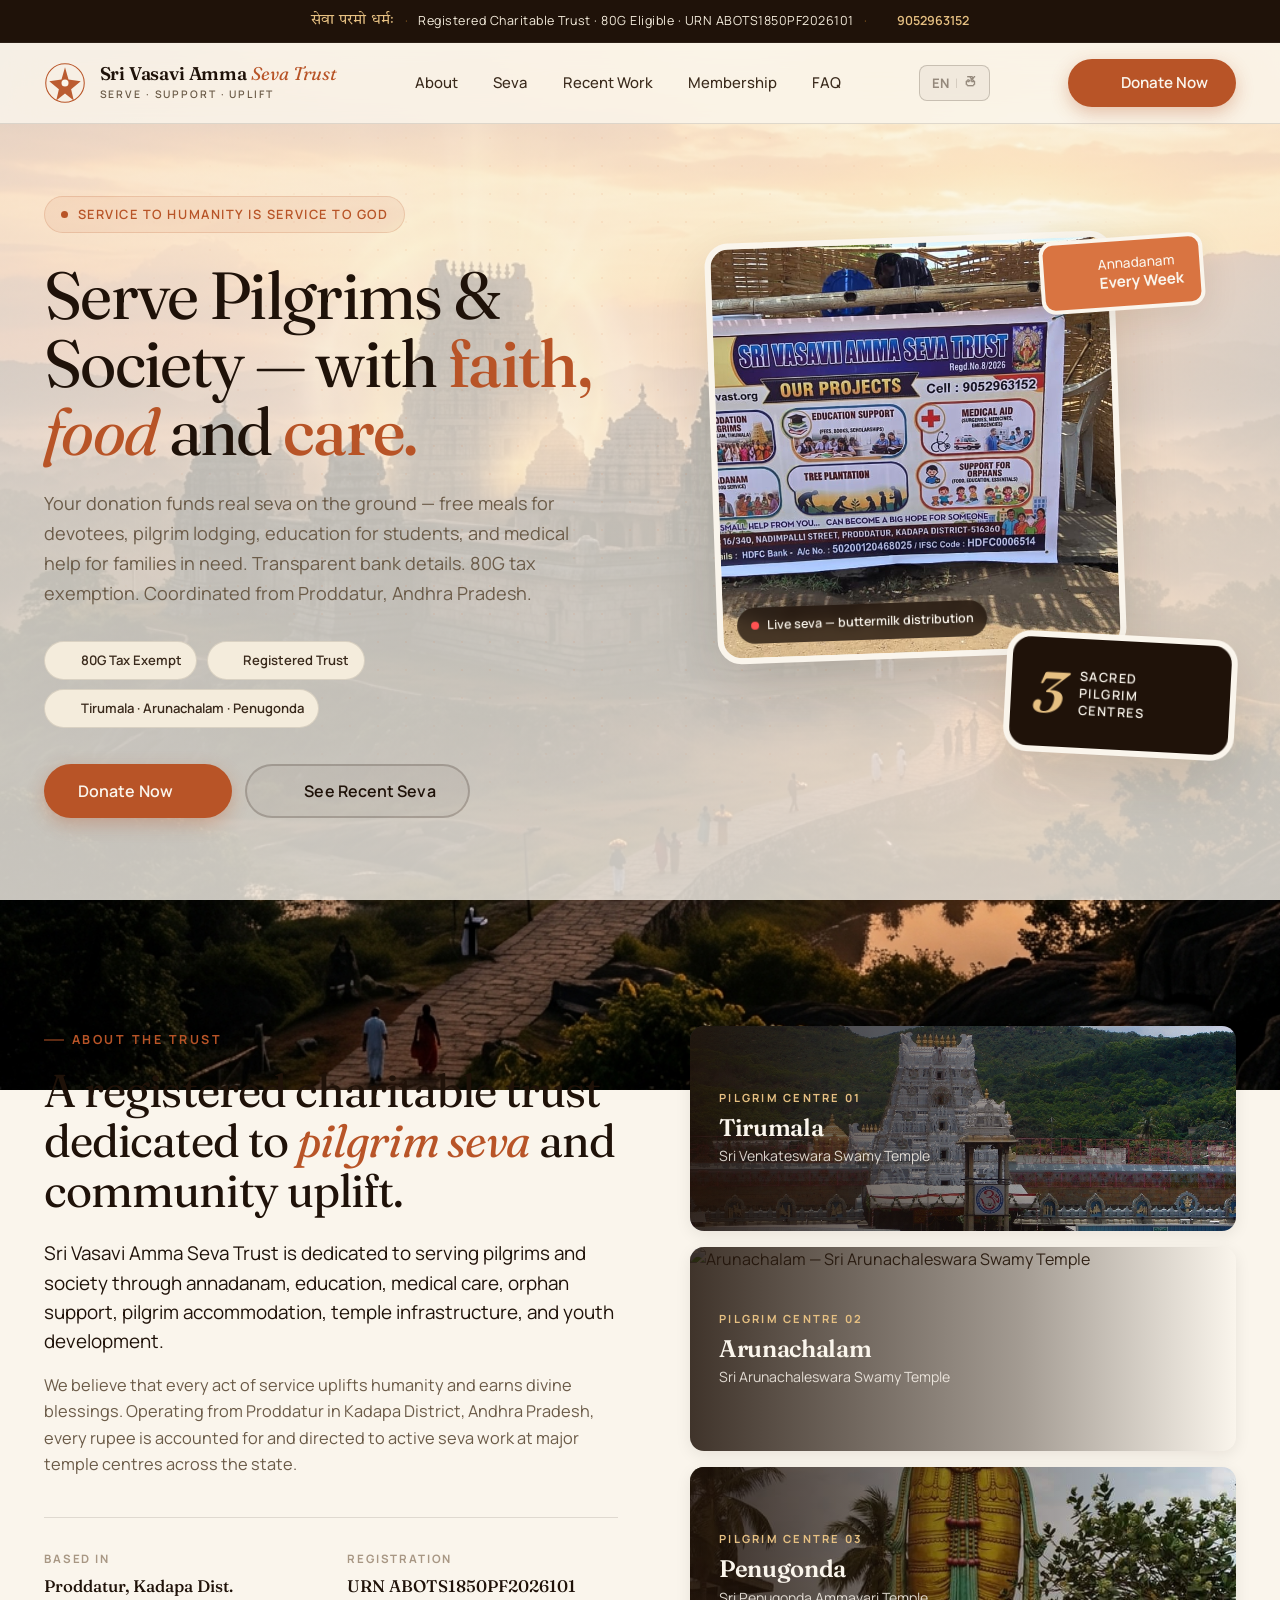
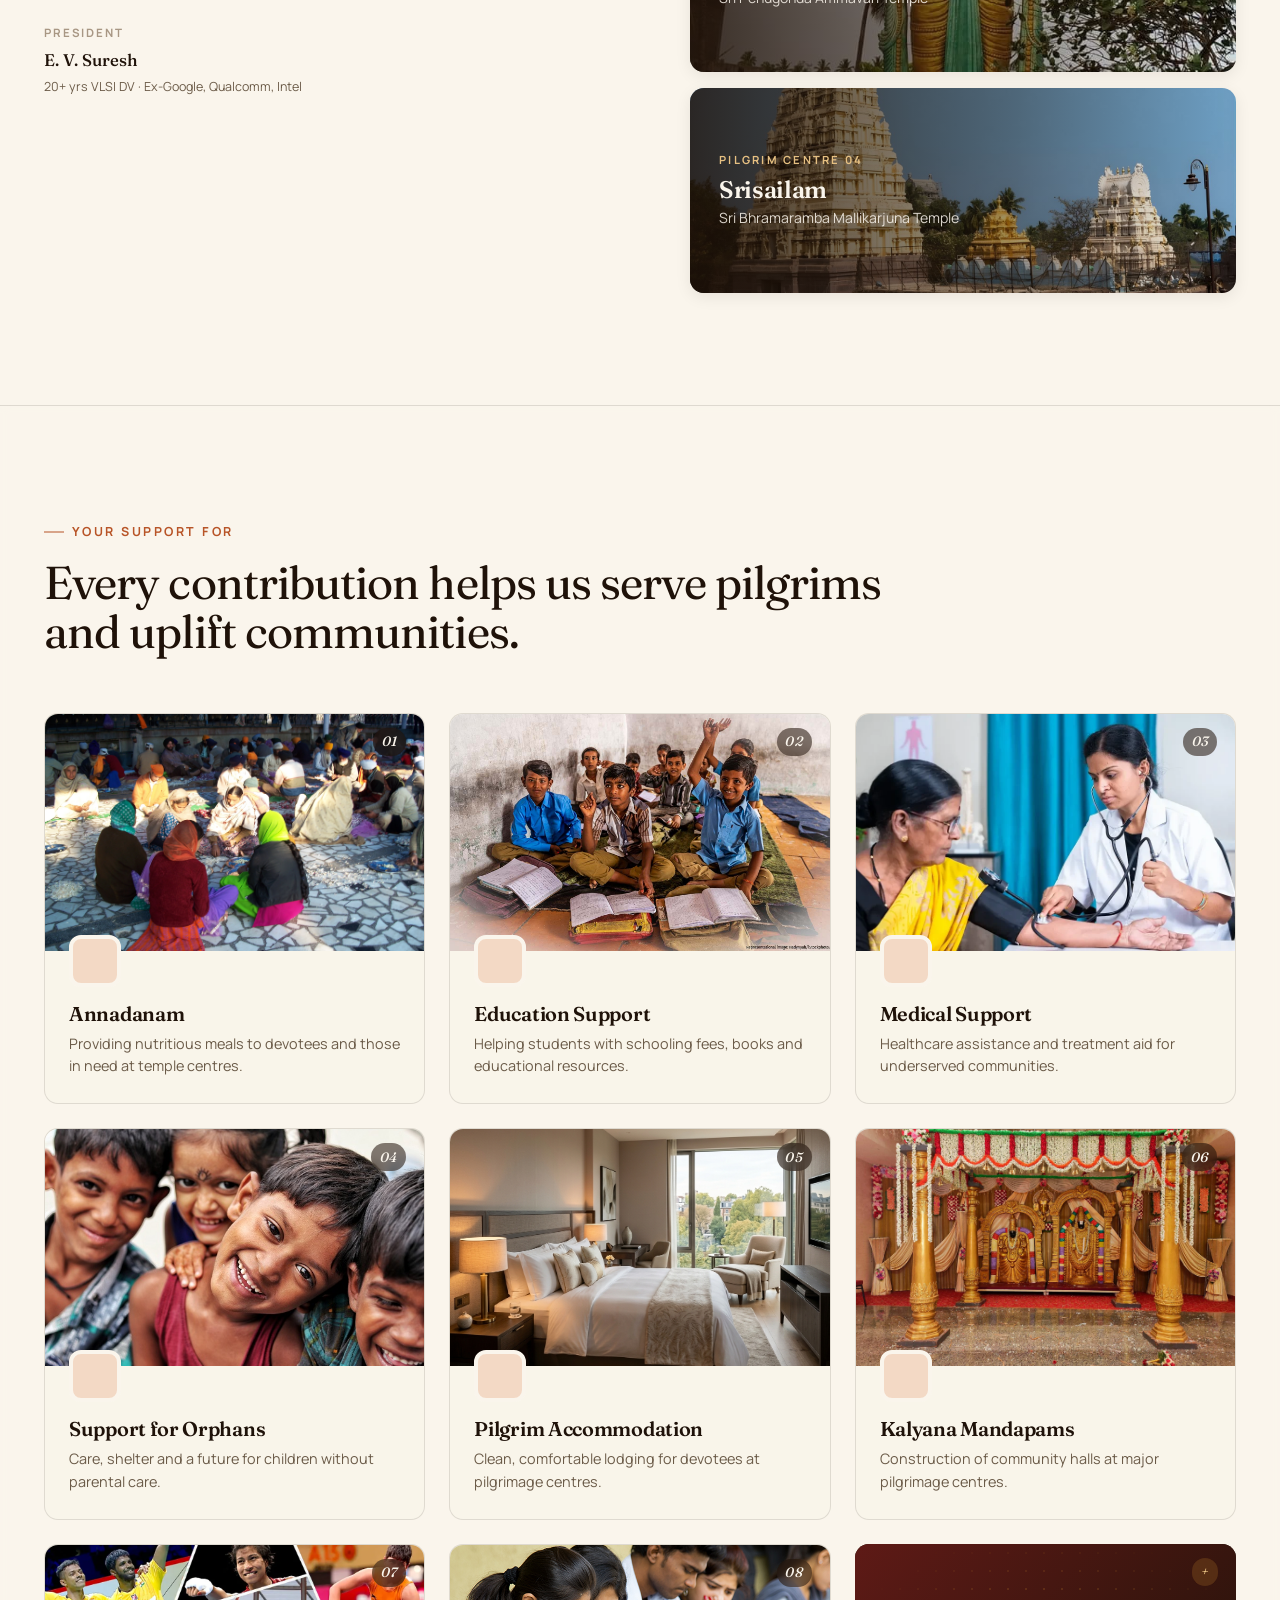
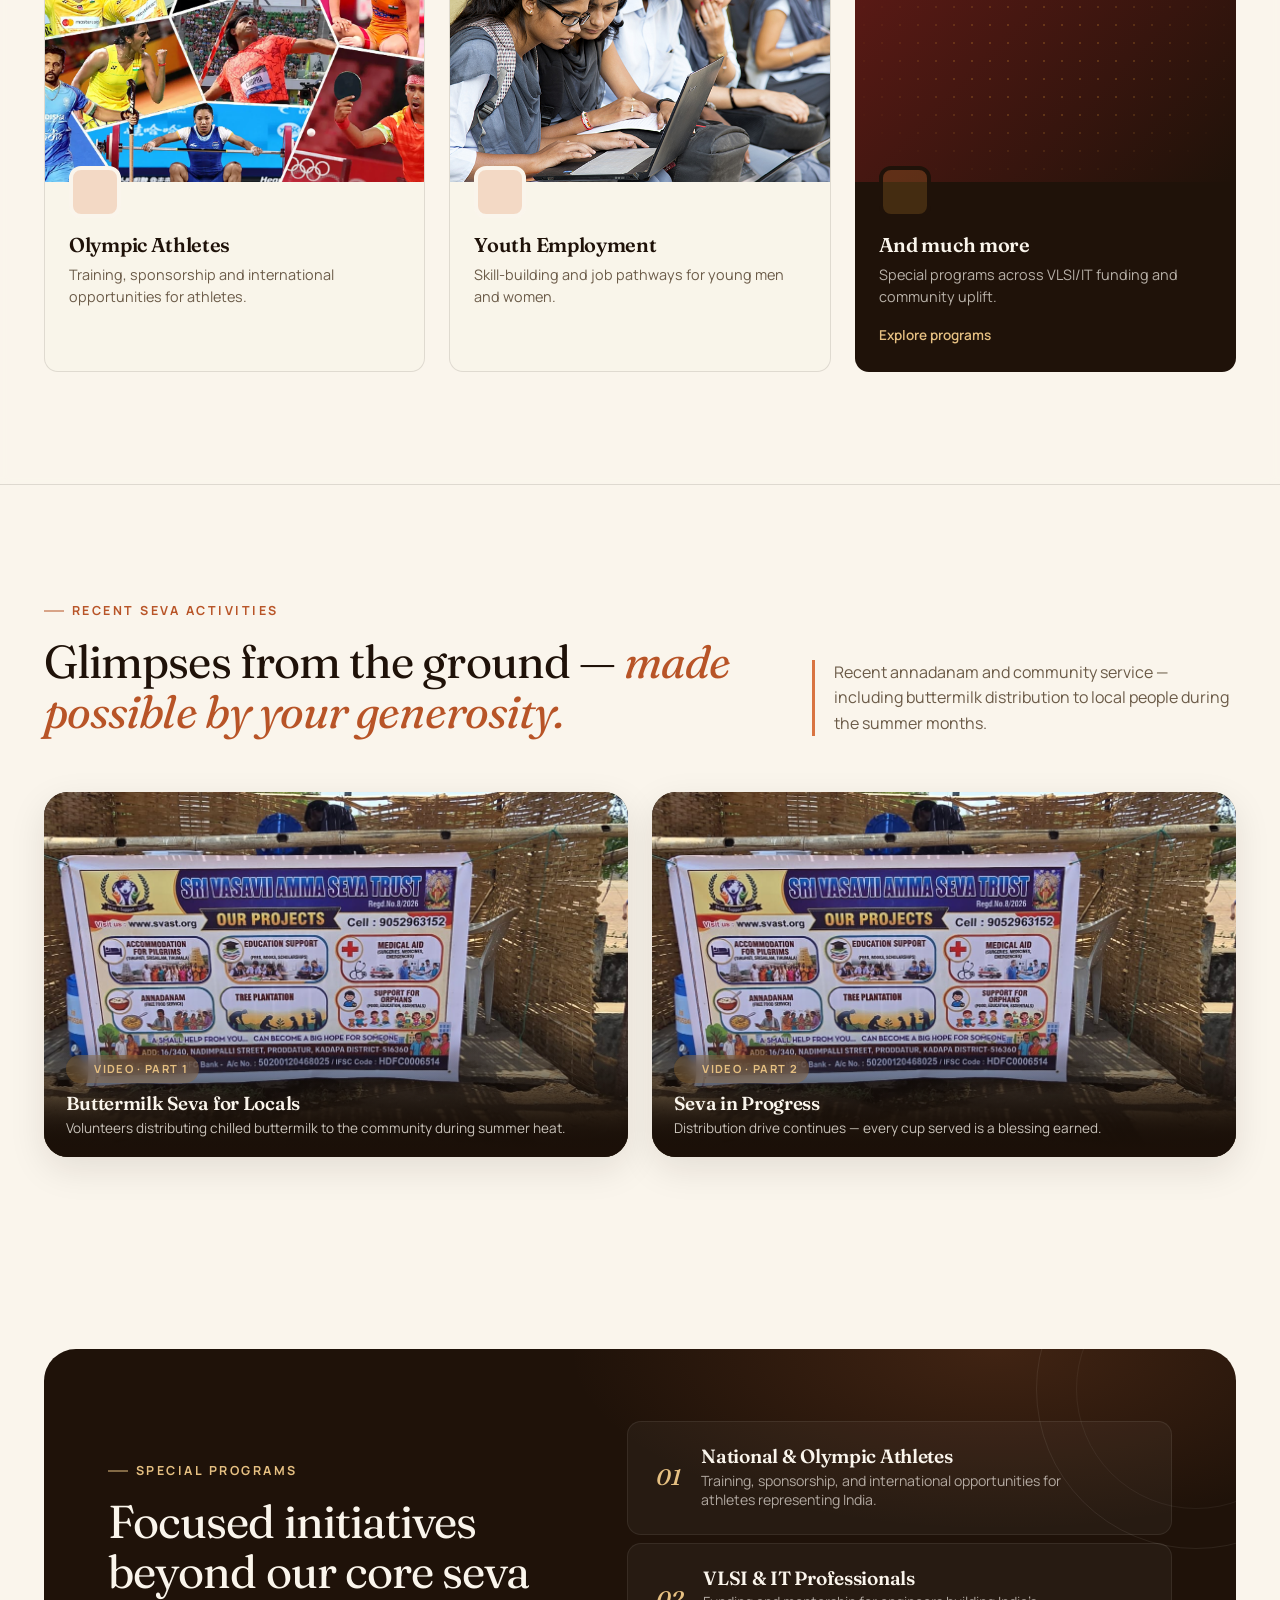
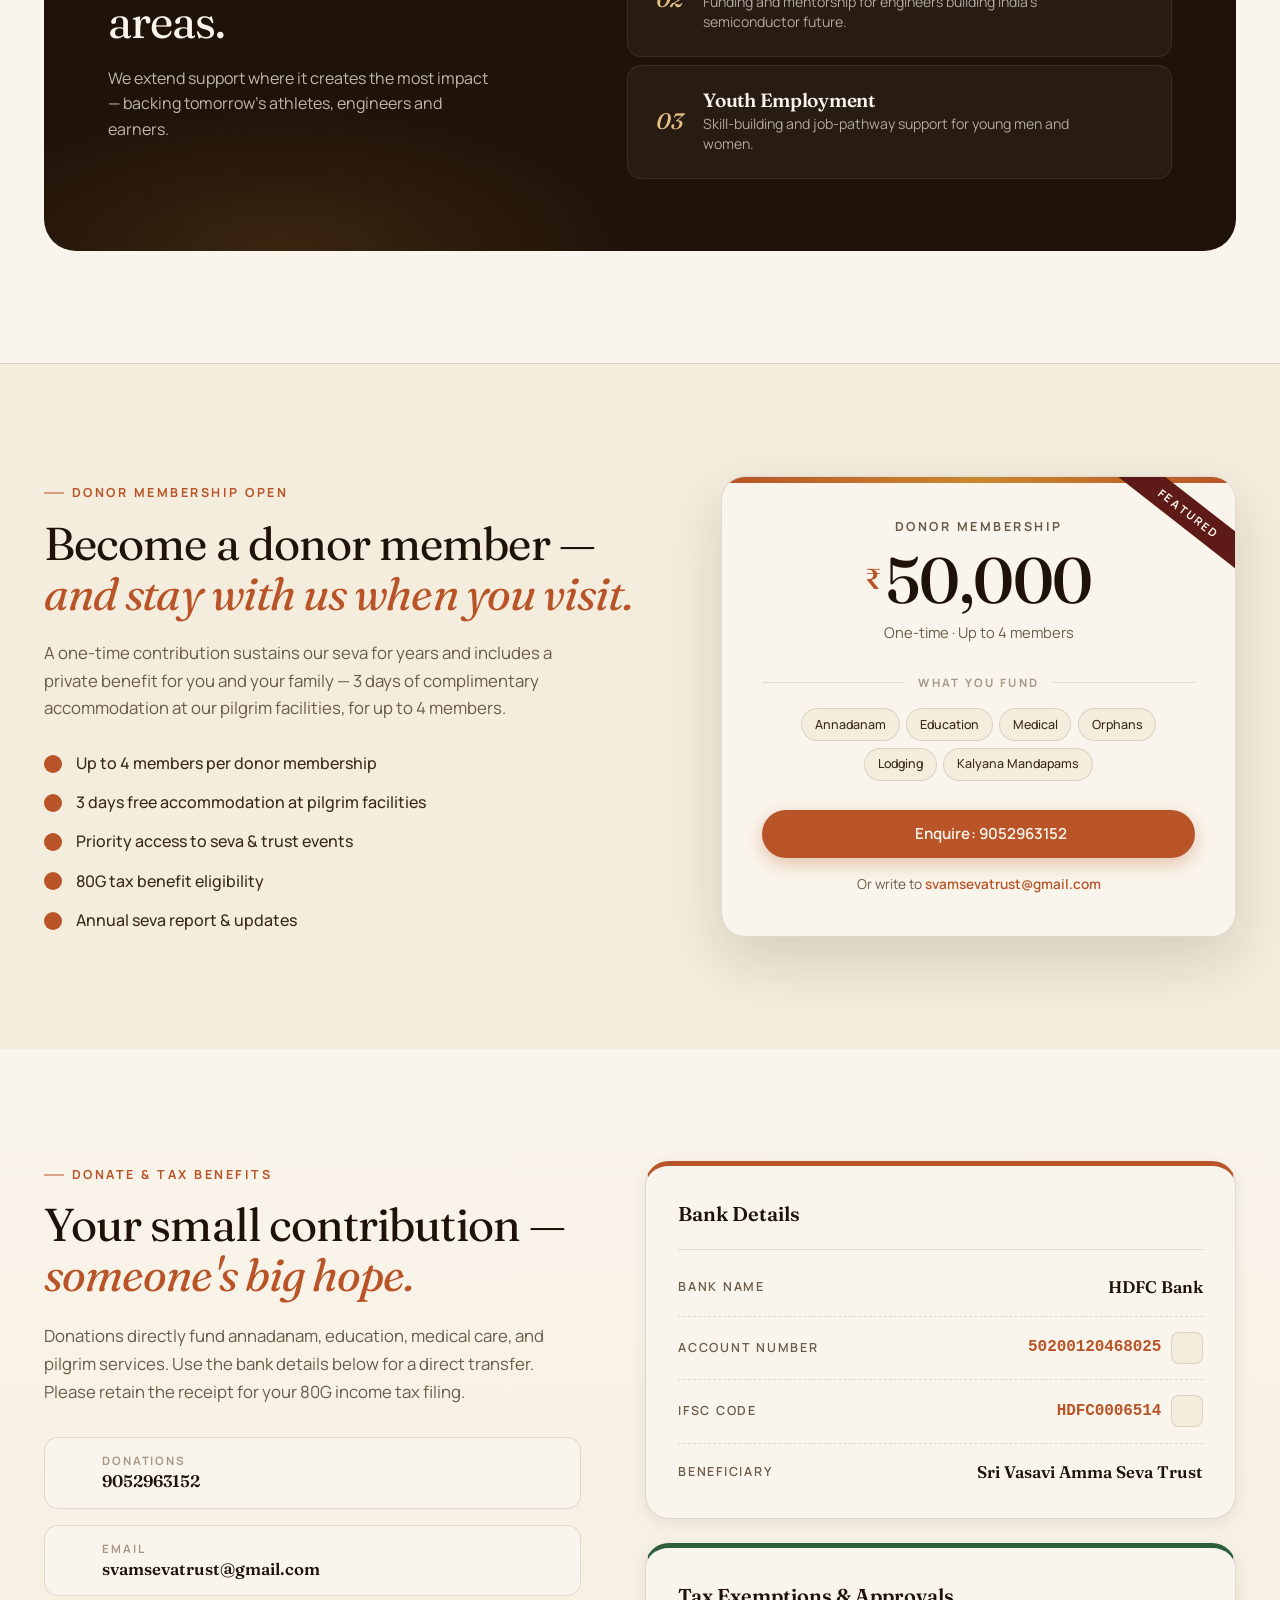
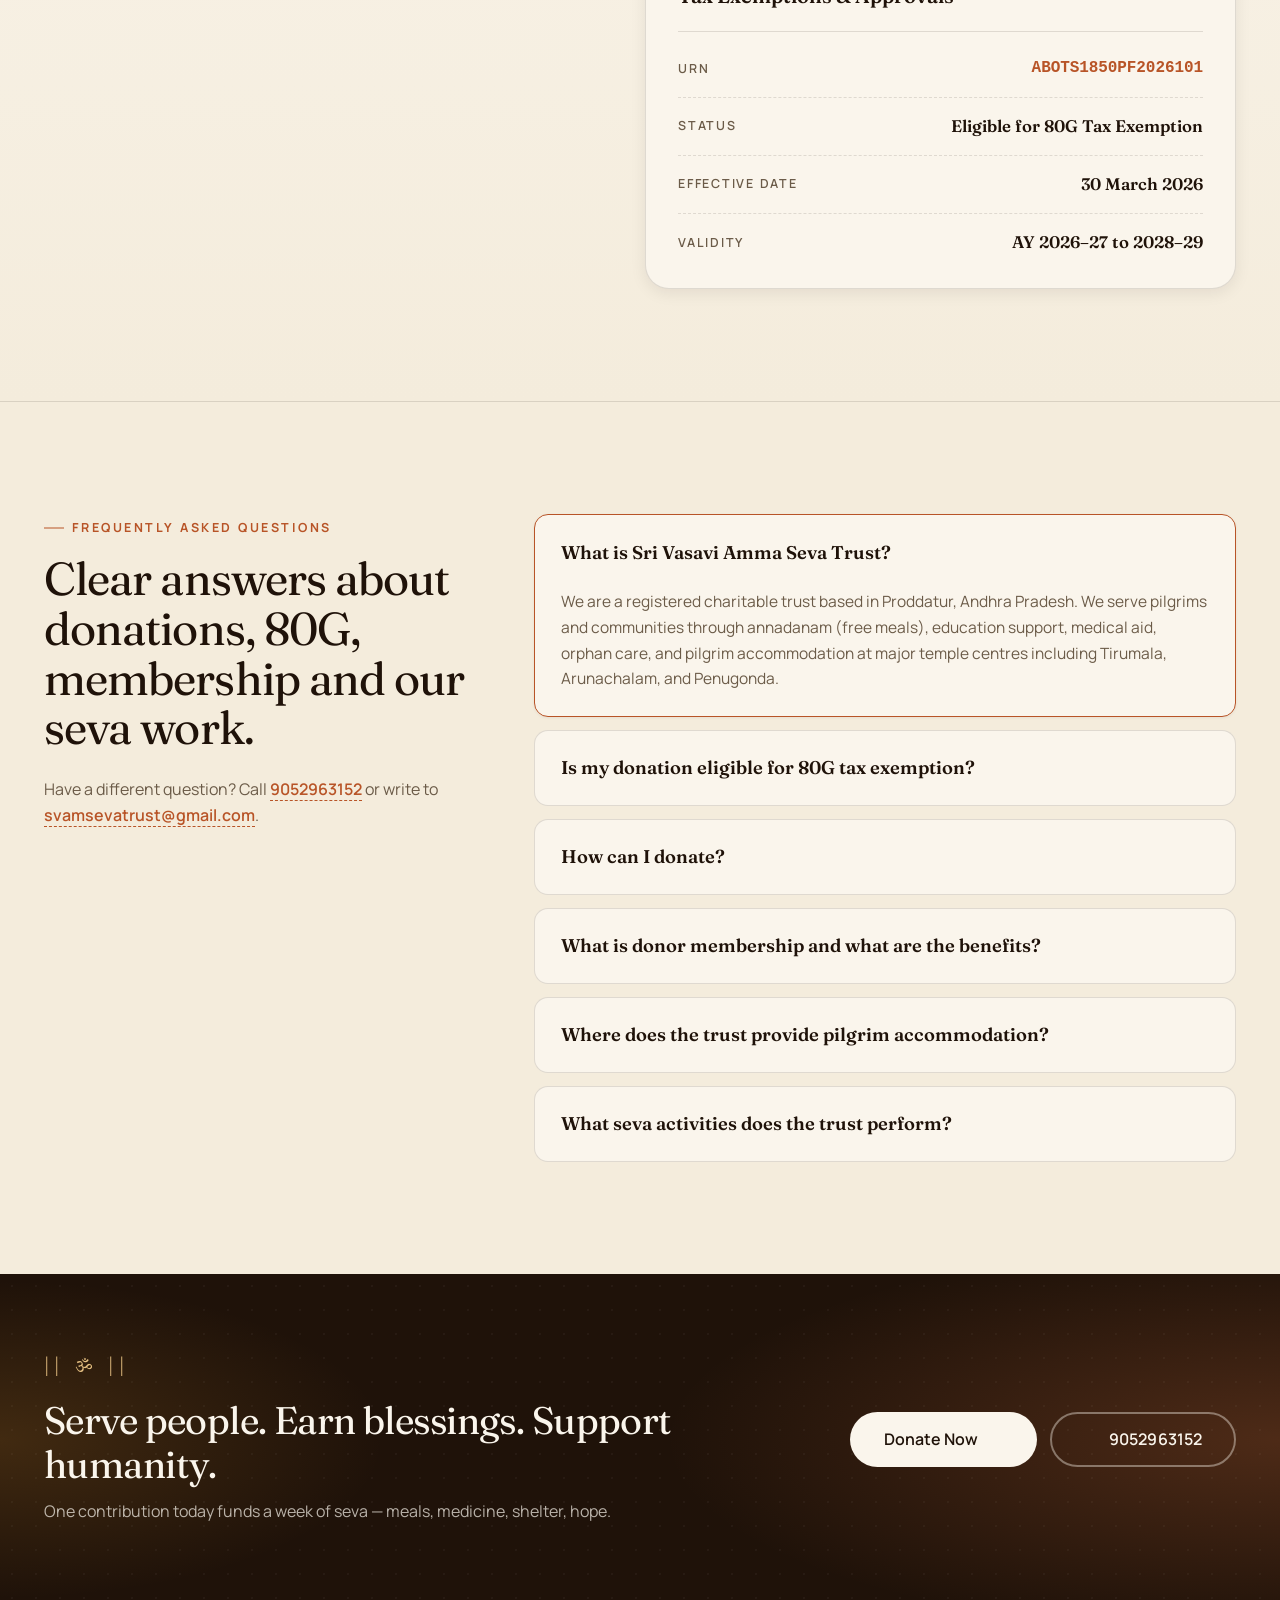
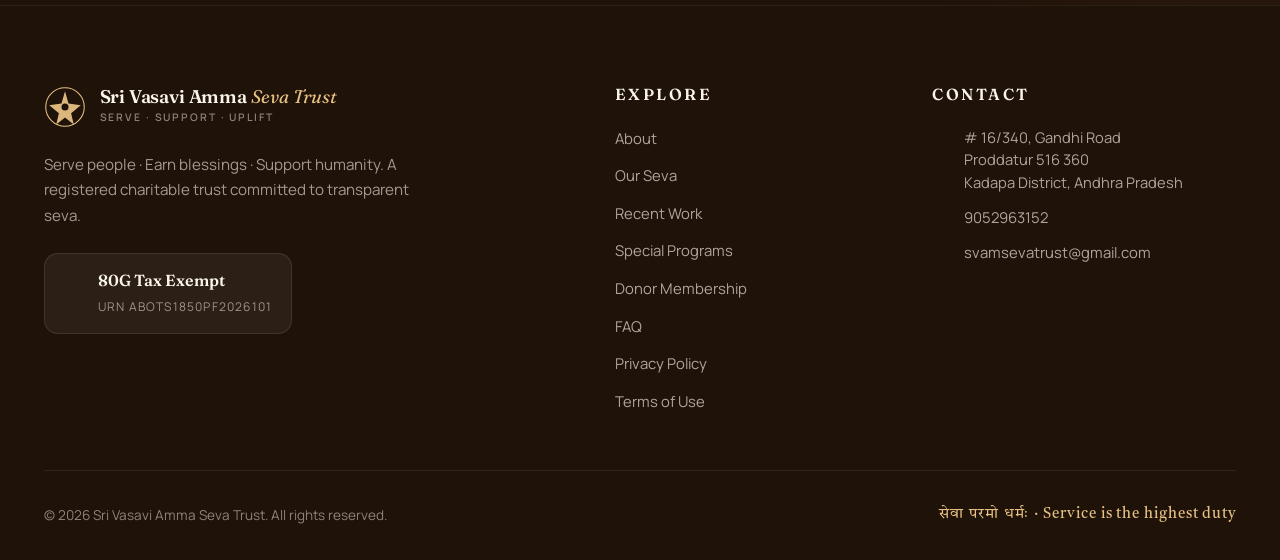
==== commit 28f90f28: "feat: implement global body background, refine layout transparency, and optimize mobile header typog" ====
--- a/index.html
+++ b/index.html
@@ -15,7 +15,7 @@
     <link href="https://fonts.googleapis.com/css2?family=Fraunces:ital,opsz,wght@0,9..144,400;0,9..144,500;0,9..144,600;0,9..144,700;0,9..144,900;1,9..144,400&family=Manrope:wght@300;400;500;600;700;800&family=Noto+Sans+Telugu:wght@400;500;600;700&family=Noto+Serif+Telugu:wght@400;500;600;700&family=Tiro+Devanagari+Sanskrit&display=swap" rel="stylesheet">
 
     <script src="https://unpkg.com/lucide@latest"></script>
-    <link rel="stylesheet" href="styles.css?v=6">
+    <link rel="stylesheet" href="styles.css?v=8">
 </head>
 <body>
 
@@ -752,6 +752,6 @@
     <!-- Copy Toast -->
     <div class="toast" id="toast" data-te-msg="క్లిప్‌బోర్డ్‌కు కాపీ చేయబడింది">Copied to clipboard</div>
 
-    <script src="script.js?v=5"></script>
+    <script src="script.js?v=7"></script>
 </body>
 </html>
--- a/styles.css
+++ b/styles.css
@@ -61,6 +61,13 @@
     font-family: var(--font-body);
     color: var(--ink-soft);
     background-color: var(--ivory);
+    background-image: 
+        linear-gradient(180deg, rgba(250, 245, 236, 0.7) 0%, rgba(250, 245, 236, 0.8) 100%),
+        url('images/hero_background.png');
+    background-attachment: fixed;
+    background-position: center;
+    background-size: cover;
+    background-repeat: no-repeat;
     line-height: 1.6;
     font-size: 16px;
     -webkit-font-smoothing: antialiased;
@@ -397,12 +404,6 @@
     position: relative;
     padding: 4.5rem 0 6rem;
     overflow: hidden;
-    background:
-        linear-gradient(180deg, rgba(250, 245, 236, 0.7) 0%, rgba(250, 245, 236, 0.5) 100%),
-        radial-gradient(ellipse 70% 60% at 80% 20%, rgba(243, 217, 197, 0.4), transparent 60%),
-        radial-gradient(ellipse 60% 50% at 10% 70%, rgba(201, 137, 47, 0.08), transparent 60%),
-        url('images/hero_background.png') center / cover no-repeat,
-        var(--ivory);
 }
 
 /* Decorative kolam-inspired dot pattern */
@@ -651,7 +652,7 @@
 /* ===== About ===== */
 .about {
     padding: 7rem 0;
-    background: var(--ivory);
+    background: transparent;
     position: relative;
 }
 
@@ -769,10 +770,11 @@
 /* ===== Support ===== */
 .support {
     padding: 7rem 0;
-    background: var(--ivory-warm);
+    background: rgba(250, 245, 236, 0.5); /* Semi-transparent ivory-warm substitute */
     position: relative;
     border-top: 1px solid var(--border);
     border-bottom: 1px solid var(--border);
+    backdrop-filter: blur(5px);
 }
 
 .support-grid {
@@ -782,7 +784,7 @@
 }
 
 .support-card {
-    background: var(--ivory);
+    background: rgba(250, 245, 236, 0.9);
     border-radius: var(--radius-md);
     border: 1px solid var(--border);
     position: relative;
@@ -959,7 +961,7 @@
 /* ===== Recent Seva ===== */
 .recent {
     padding: 7rem 0;
-    background: var(--ivory);
+    background: transparent;
 }
 
 .recent-header {
@@ -1790,7 +1792,11 @@
     .nav-cta { display: none; }
     .mobile-menu-btn { display: inline-flex; }
 
-    .logo-text h1, .logo-text h3 { font-size: 1rem; }
+    .nav-container { padding: 0.75rem 1rem; }
+    .logo { gap: 0.6rem; }
+    .logo-mark { width: 34px; height: 34px; }
+    .logo-text h1, .logo-text h3 { font-size: 0.95rem; }
+    .logo-tag { font-size: 0.55rem; letter-spacing: 0.12em; }
 
     .hero { padding: 3rem 0 4rem; }
     .hero-grid { gap: 2.5rem; }
@@ -1884,6 +1890,8 @@
 
 @media (max-width: 480px) {
     .container { padding: 0 1.1rem; }
+    .logo-text h1, .logo-text h3 { font-size: 0.88rem; }
+    .logo-tag { font-size: 0.5rem; }
     .hero-actions { flex-direction: column; align-items: stretch; }
     .hero-actions .btn { width: 100%; }
     .hero-card-pill { font-size: 0.75rem; padding: 0.6rem 0.8rem; }
@@ -2159,3 +2167,7 @@
     .legal-intro { font-size: 1.05rem; }
 }
 
+; margin-top: 2rem; padding-top: 2rem; }
+    .legal-intro { font-size: 1.05rem; }
+}
+
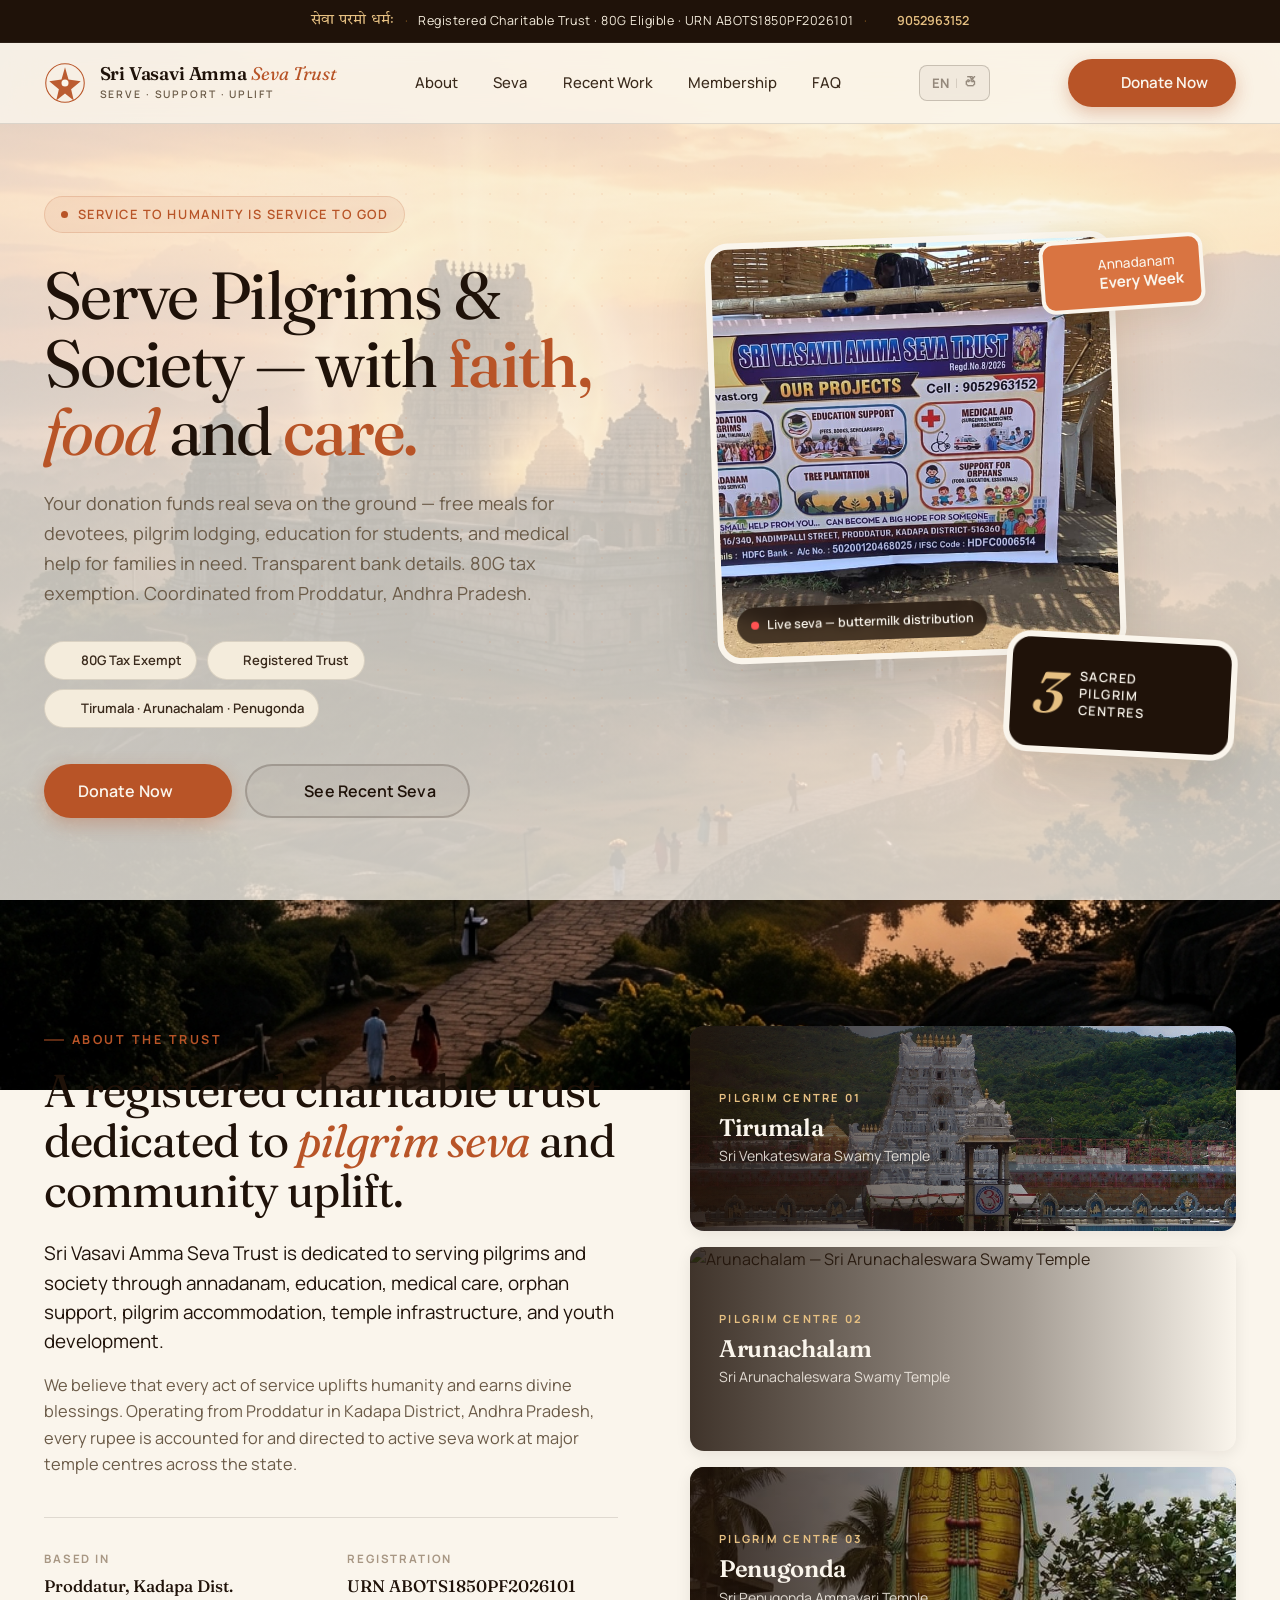
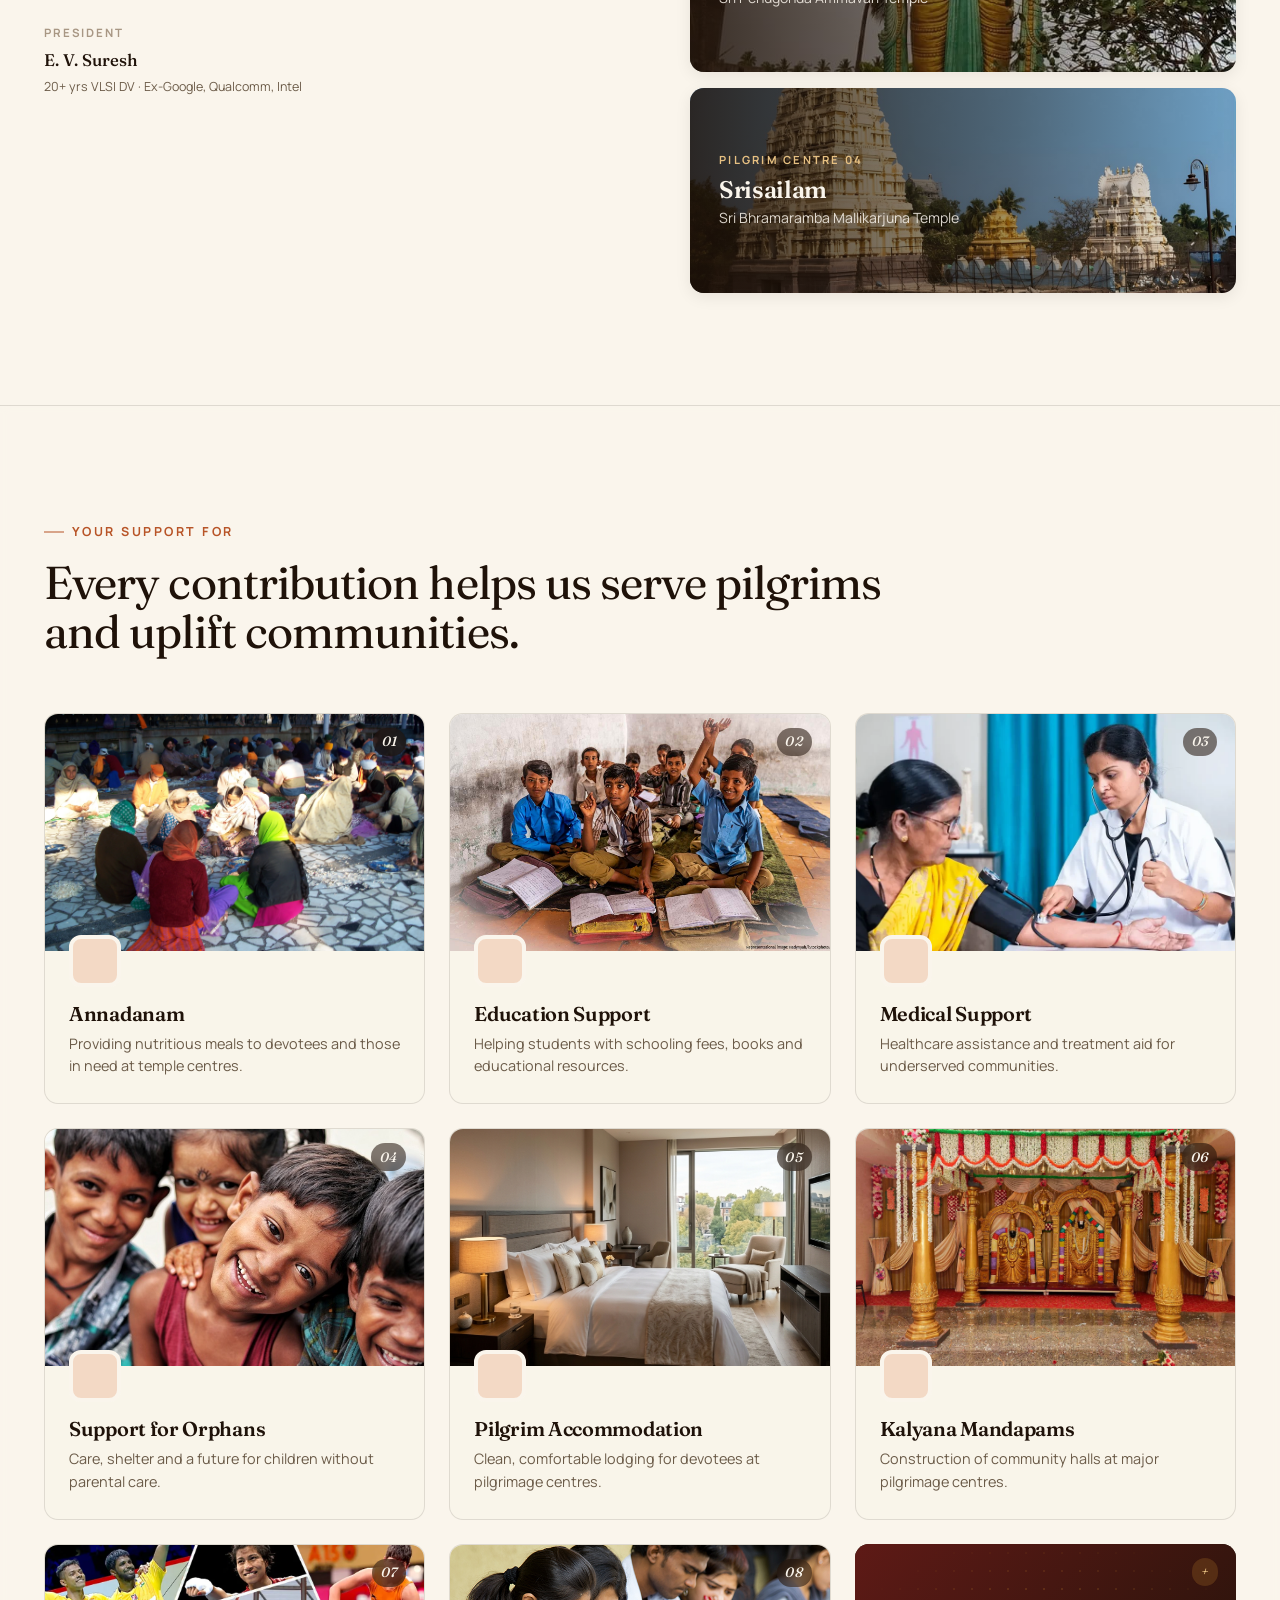
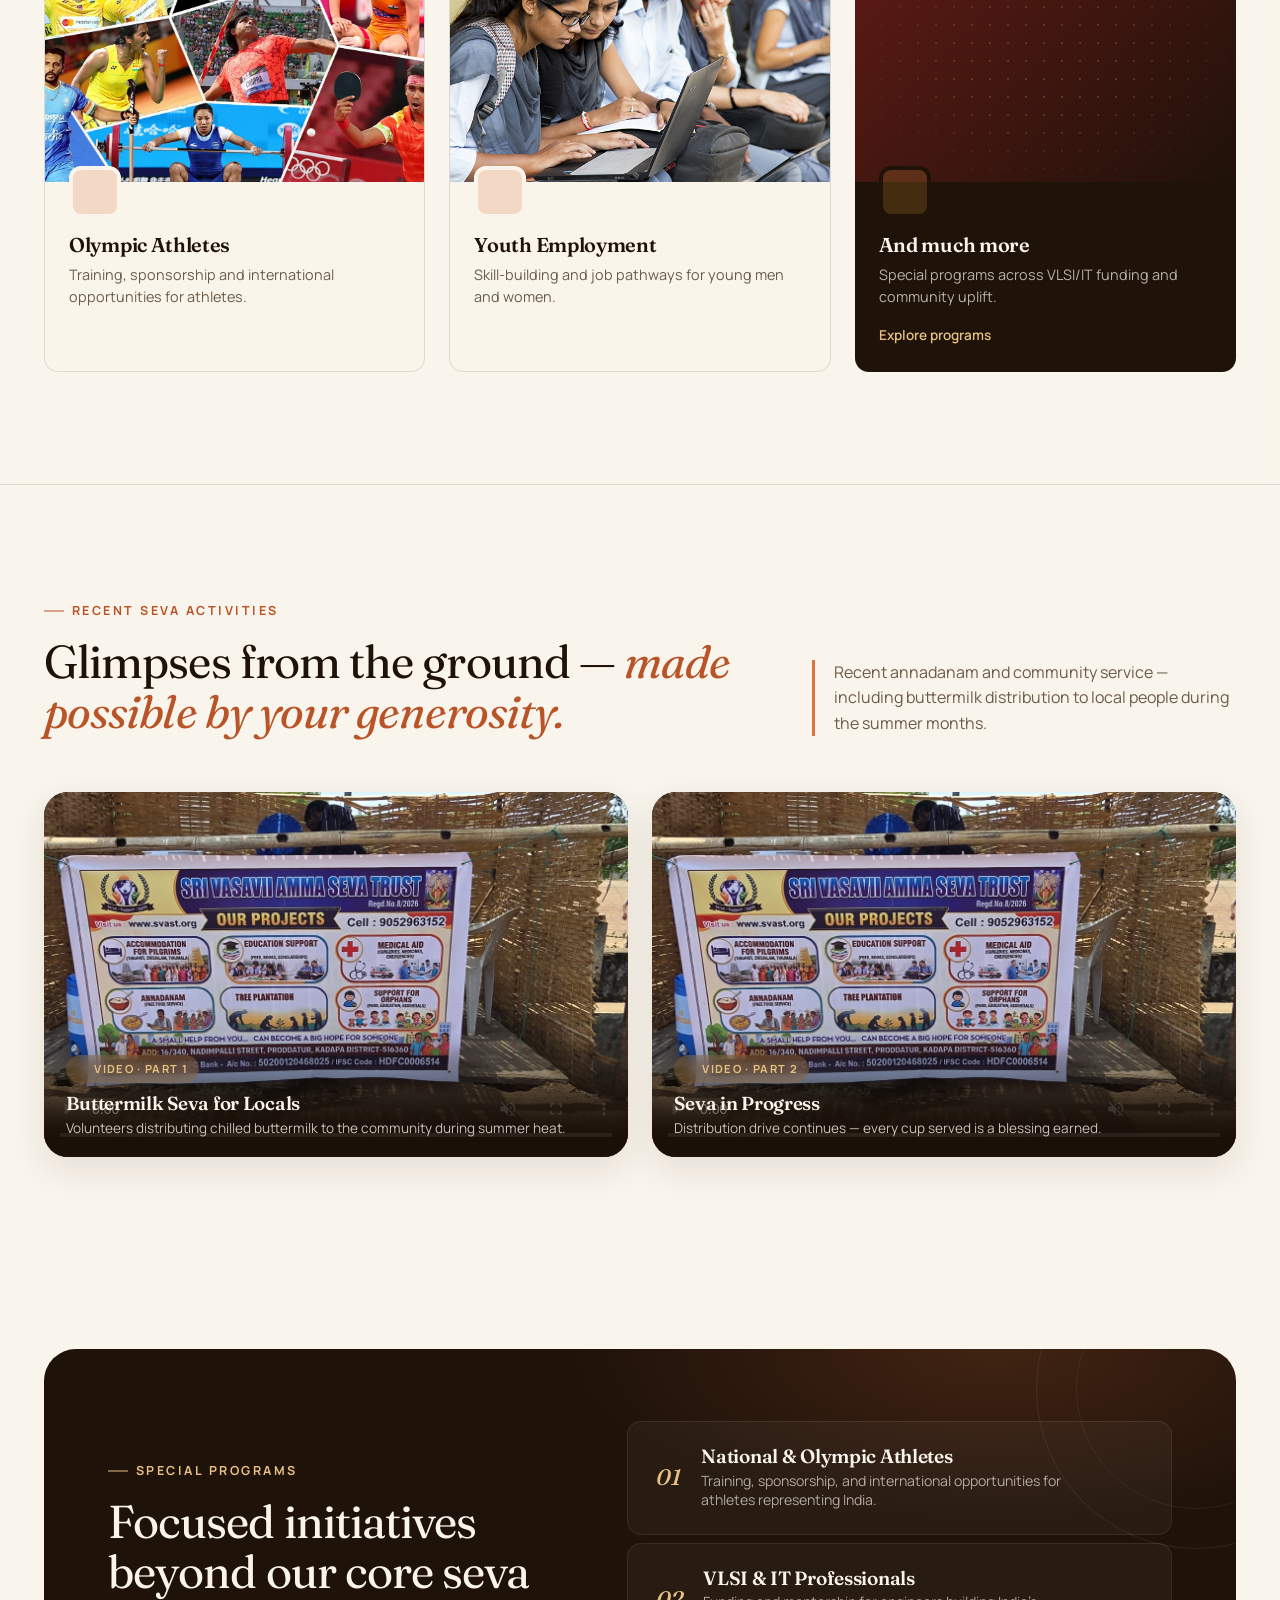
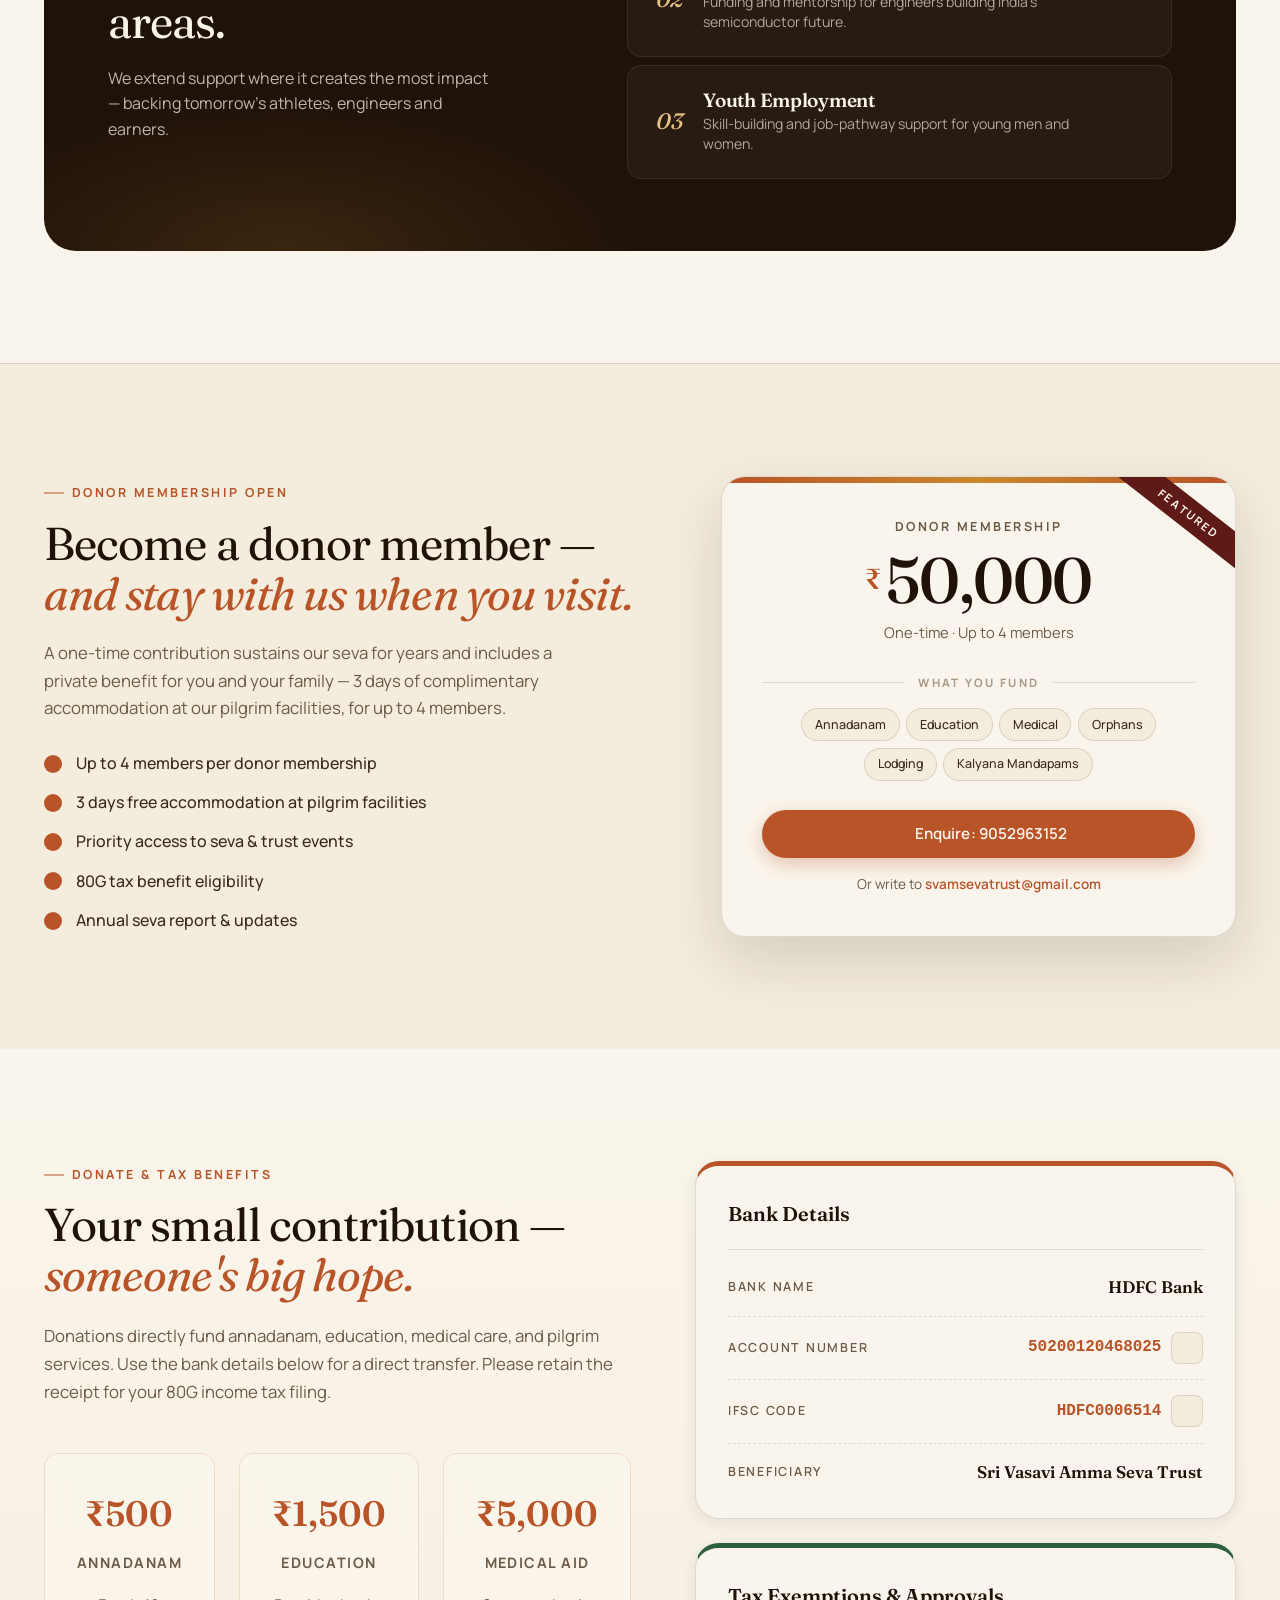
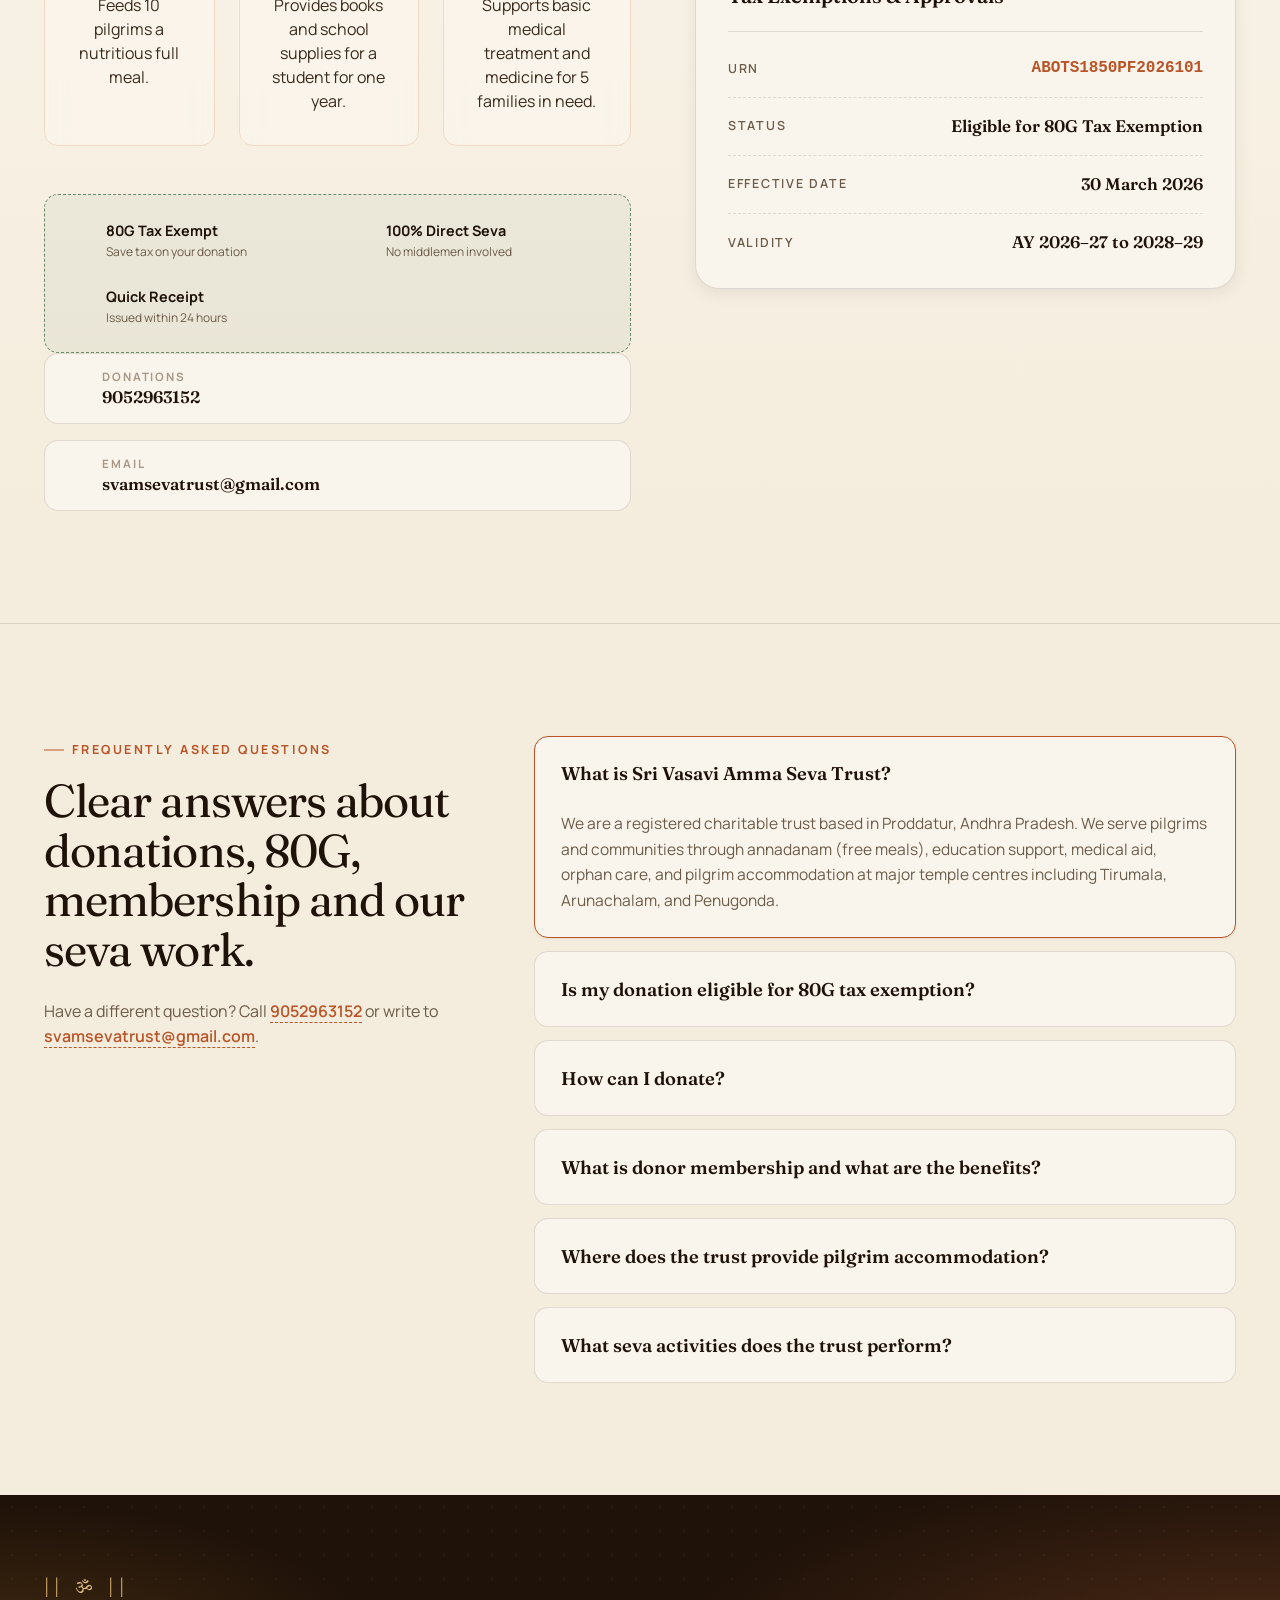
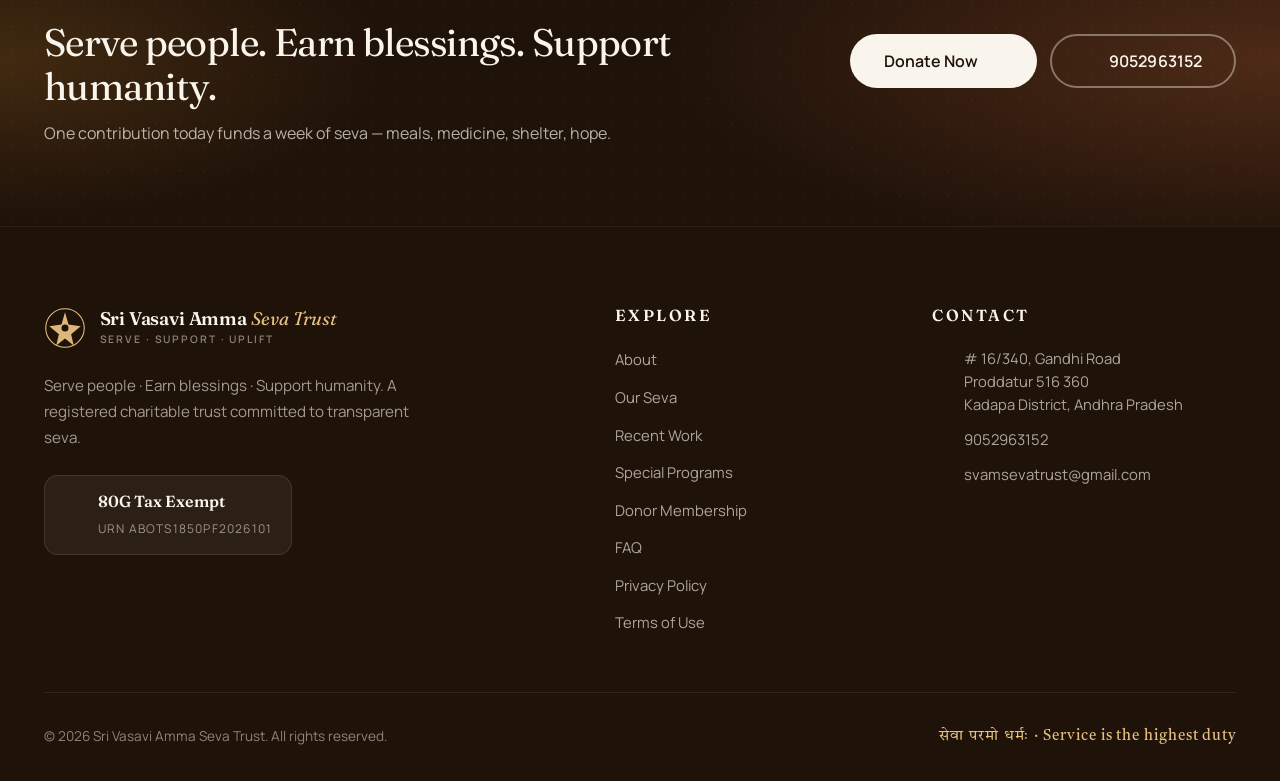
==== commit 4070c5ae: "feat: add impact dashboard and trust badges with corresponding layout styling" ====
--- a/index.html
+++ b/index.html
@@ -15,7 +15,7 @@
     <link href="https://fonts.googleapis.com/css2?family=Fraunces:ital,opsz,wght@0,9..144,400;0,9..144,500;0,9..144,600;0,9..144,700;0,9..144,900;1,9..144,400&family=Manrope:wght@300;400;500;600;700;800&family=Noto+Sans+Telugu:wght@400;500;600;700&family=Noto+Serif+Telugu:wght@400;500;600;700&family=Tiro+Devanagari+Sanskrit&display=swap" rel="stylesheet">
 
     <script src="https://unpkg.com/lucide@latest"></script>
-    <link rel="stylesheet" href="styles.css?v=8">
+    <link rel="stylesheet" href="styles.css?v=9">
 </head>
 <body>
 
@@ -496,6 +496,49 @@
                         Use the bank details below for a direct transfer. Please retain the receipt for
                         your 80G income tax filing.
                     </p>
+
+                    <div class="impact-grid">
+                        <article class="impact-card">
+                            <div class="impact-amount">₹500</div>
+                            <div class="impact-label" data-te="అన్నదానం">Annadanam</div>
+                            <p data-te="10 మంది తీర్థయాత్రికులకు పౌష్టికరమైన పూర్తి భోజనాన్ని అందిస్తుంది.">Feeds 10 pilgrims a nutritious full meal.</p>
+                        </article>
+                        <article class="impact-card">
+                            <div class="impact-amount">₹1,500</div>
+                            <div class="impact-label" data-te="విద్యా సహాయం">Education</div>
+                            <p data-te="ఒక విద్యార్థికి ఒక సంవత్సరానికి అవసరమైన పుస్తకాలు మరియు పాఠశాల సామాగ్రిని అందిస్తుంది.">Provides books and school supplies for a student for one year.</p>
+                        </article>
+                        <article class="impact-card">
+                            <div class="impact-amount">₹5,000</div>
+                            <div class="impact-label" data-te="వైద్య సహాయం">Medical Aid</div>
+                            <p data-te="అవసరమైన 5 కుటుంబాలకు ప్రాథమిక వైద్య చికిత్స మరియు మందులకు సహాయం చేస్తుంది.">Supports basic medical treatment and medicine for 5 families in need.</p>
+                        </article>
+                    </div>
+
+                    <div class="trust-badge-container">
+                        <div class="trust-badge-item">
+                            <i data-lucide="shield-check"></i>
+                            <div>
+                                <strong data-te="80G పన్ను మినహాయింపు">80G Tax Exempt</strong>
+                                <span data-te="మీ విరాళంపై పన్ను ఆదా చేయండి">Save tax on your donation</span>
+                            </div>
+                        </div>
+                        <div class="trust-badge-item">
+                            <i data-lucide="check-circle-2"></i>
+                            <div>
+                                <strong data-te="100% ప్రత్యక్ష సేవ">100% Direct Seva</strong>
+                                <span data-te="మధ్యవర్తులు లేరు">No middlemen involved</span>
+                            </div>
+                        </div>
+                        <div class="trust-badge-item">
+                            <i data-lucide="clock"></i>
+                            <div>
+                                <strong data-te="త్వరిత రసీదు">Quick Receipt</strong>
+                                <span data-te="24 గంటల్లోపు రసీదు జారీ">Issued within 24 hours</span>
+                            </div>
+                        </div>
+                    </div>
+
                     <div class="donate-contact">
                         <a href="tel:9052963152" class="contact-line">
                             <i data-lucide="phone"></i>
--- a/styles.css
+++ b/styles.css
@@ -1428,6 +1428,91 @@
     align-items: center;
     gap: 0.6rem;
 }
+/* ===== Impact & Trust Enhancements ===== */
+.impact-grid {
+    display: grid;
+    grid-template-columns: repeat(3, 1fr);
+    gap: 1.5rem;
+    margin: 3rem 0;
+}
+.impact-card {
+    background: rgba(250, 245, 236, 0.8);
+    border: 1px solid var(--saffron-light);
+    border-radius: var(--radius-md);
+    padding: 2rem;
+    text-align: center;
+    transition: all 0.3s var(--ease);
+    display: flex;
+    flex-direction: column;
+    align-items: center;
+    backdrop-filter: blur(10px);
+}
+.impact-card:hover {
+    transform: translateY(-5px);
+    border-color: var(--saffron);
+    box-shadow: var(--shadow-md);
+    background: var(--ivory);
+}
+.impact-amount {
+    font-family: var(--font-display);
+    font-size: 2.2rem;
+    color: var(--saffron-deep);
+    margin-bottom: 0.5rem;
+    font-weight: 600;
+}
+.impact-label {
+    font-size: 0.9rem;
+    font-weight: 700;
+    text-transform: uppercase;
+    letter-spacing: 0.1em;
+    color: var(--ink-muted);
+    margin-bottom: 1.2rem;
+}
+.impact-card p {
+    font-size: 1rem;
+    color: var(--ink-soft);
+    line-height: 1.5;
+}
+
+.trust-badge-container {
+    display: flex;
+    flex-wrap: wrap;
+    gap: 1.5rem;
+    margin-top: 2rem;
+    padding: 1.5rem;
+    background: rgba(45, 95, 63, 0.05);
+    border-radius: var(--radius-md);
+    border: 1px dashed var(--leaf-light);
+}
+.trust-badge-item {
+    display: flex;
+    align-items: center;
+    gap: 0.8rem;
+    flex: 1;
+    min-width: 200px;
+}
+.trust-badge-item i {
+    width: 24px;
+    height: 24px;
+    color: var(--leaf);
+}
+.trust-badge-item div {
+    display: flex;
+    flex-direction: column;
+}
+.trust-badge-item strong {
+    font-size: 0.9rem;
+    color: var(--ink);
+}
+.trust-badge-item span {
+    font-size: 0.75rem;
+    color: var(--ink-muted);
+}
+
+@media (max-width: 768px) {
+    .impact-grid { grid-template-columns: 1fr; }
+}
+
 .mono {
     font-family: 'JetBrains Mono', 'SF Mono', Menlo, monospace;
     letter-spacing: -0.005em;
@@ -2167,7 +2252,4 @@
     .legal-intro { font-size: 1.05rem; }
 }
 
-; margin-top: 2rem; padding-top: 2rem; }
-    .legal-intro { font-size: 1.05rem; }
-}
-
+
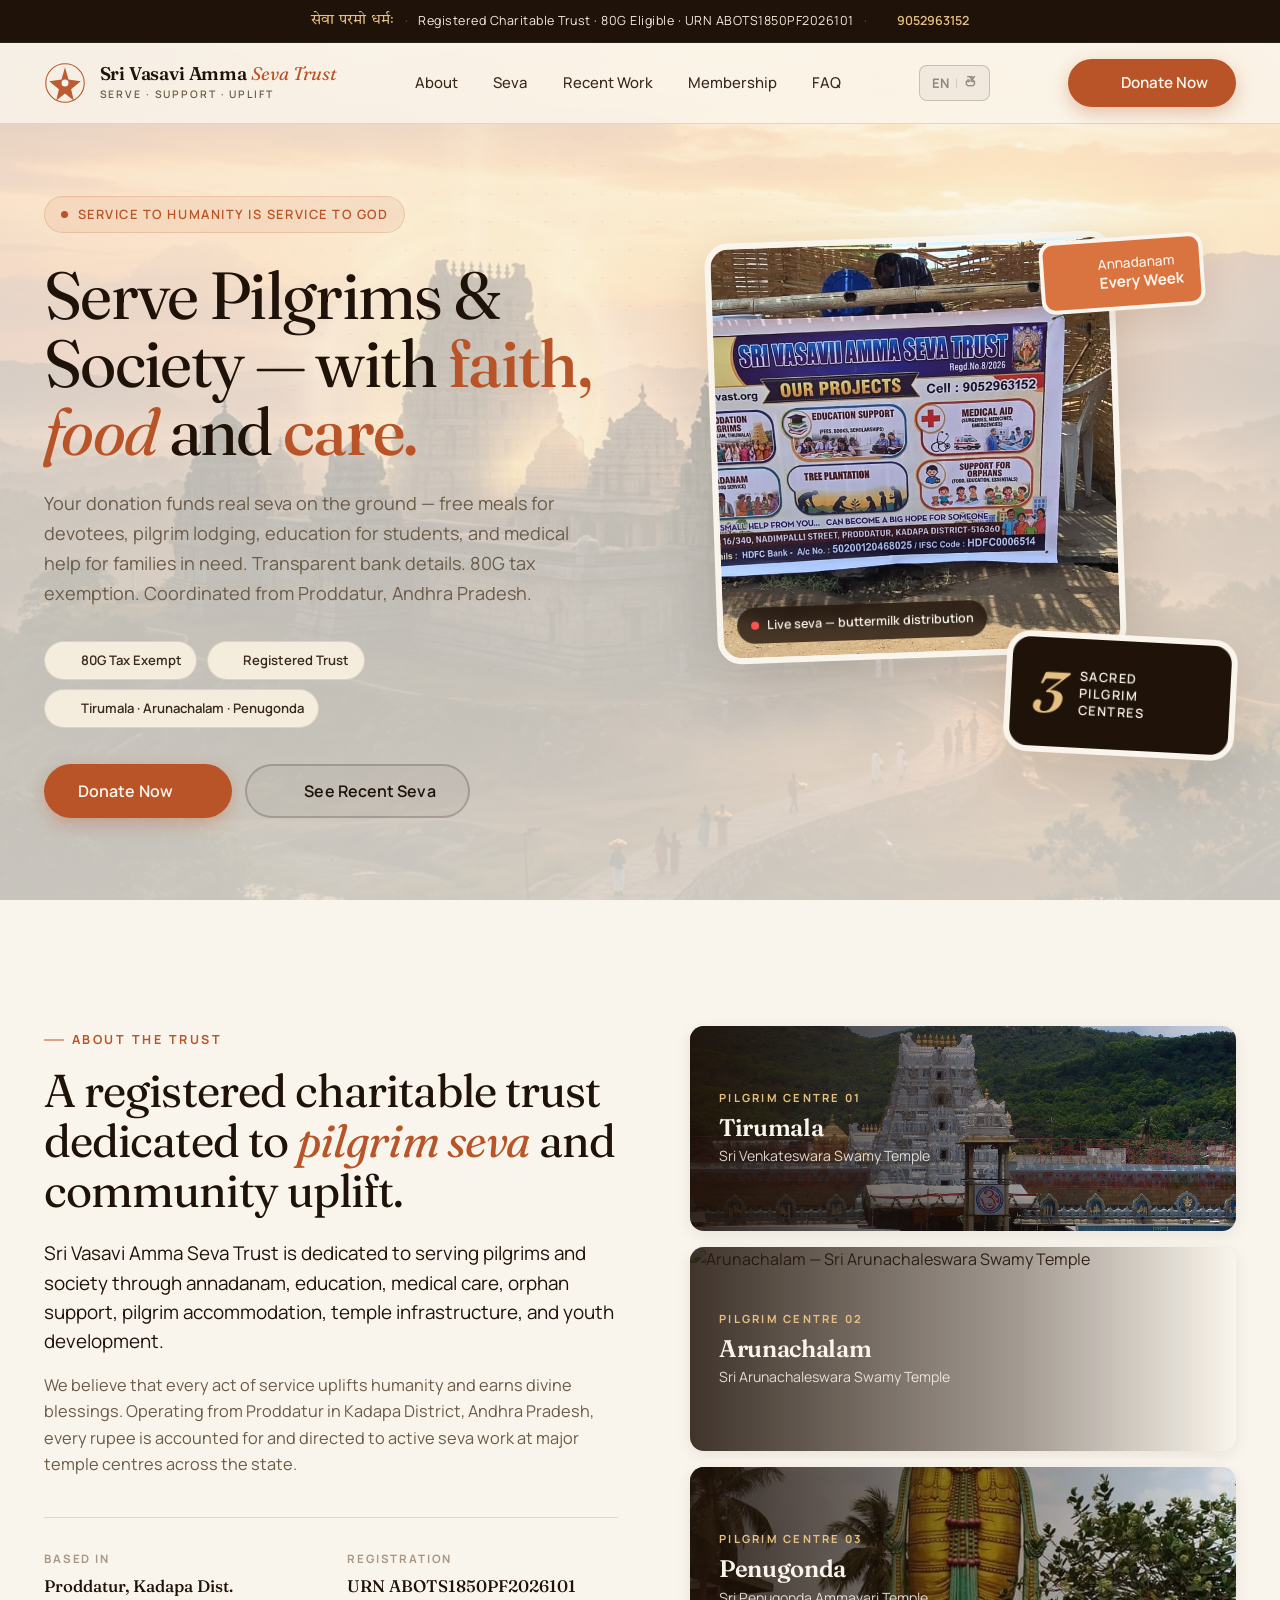
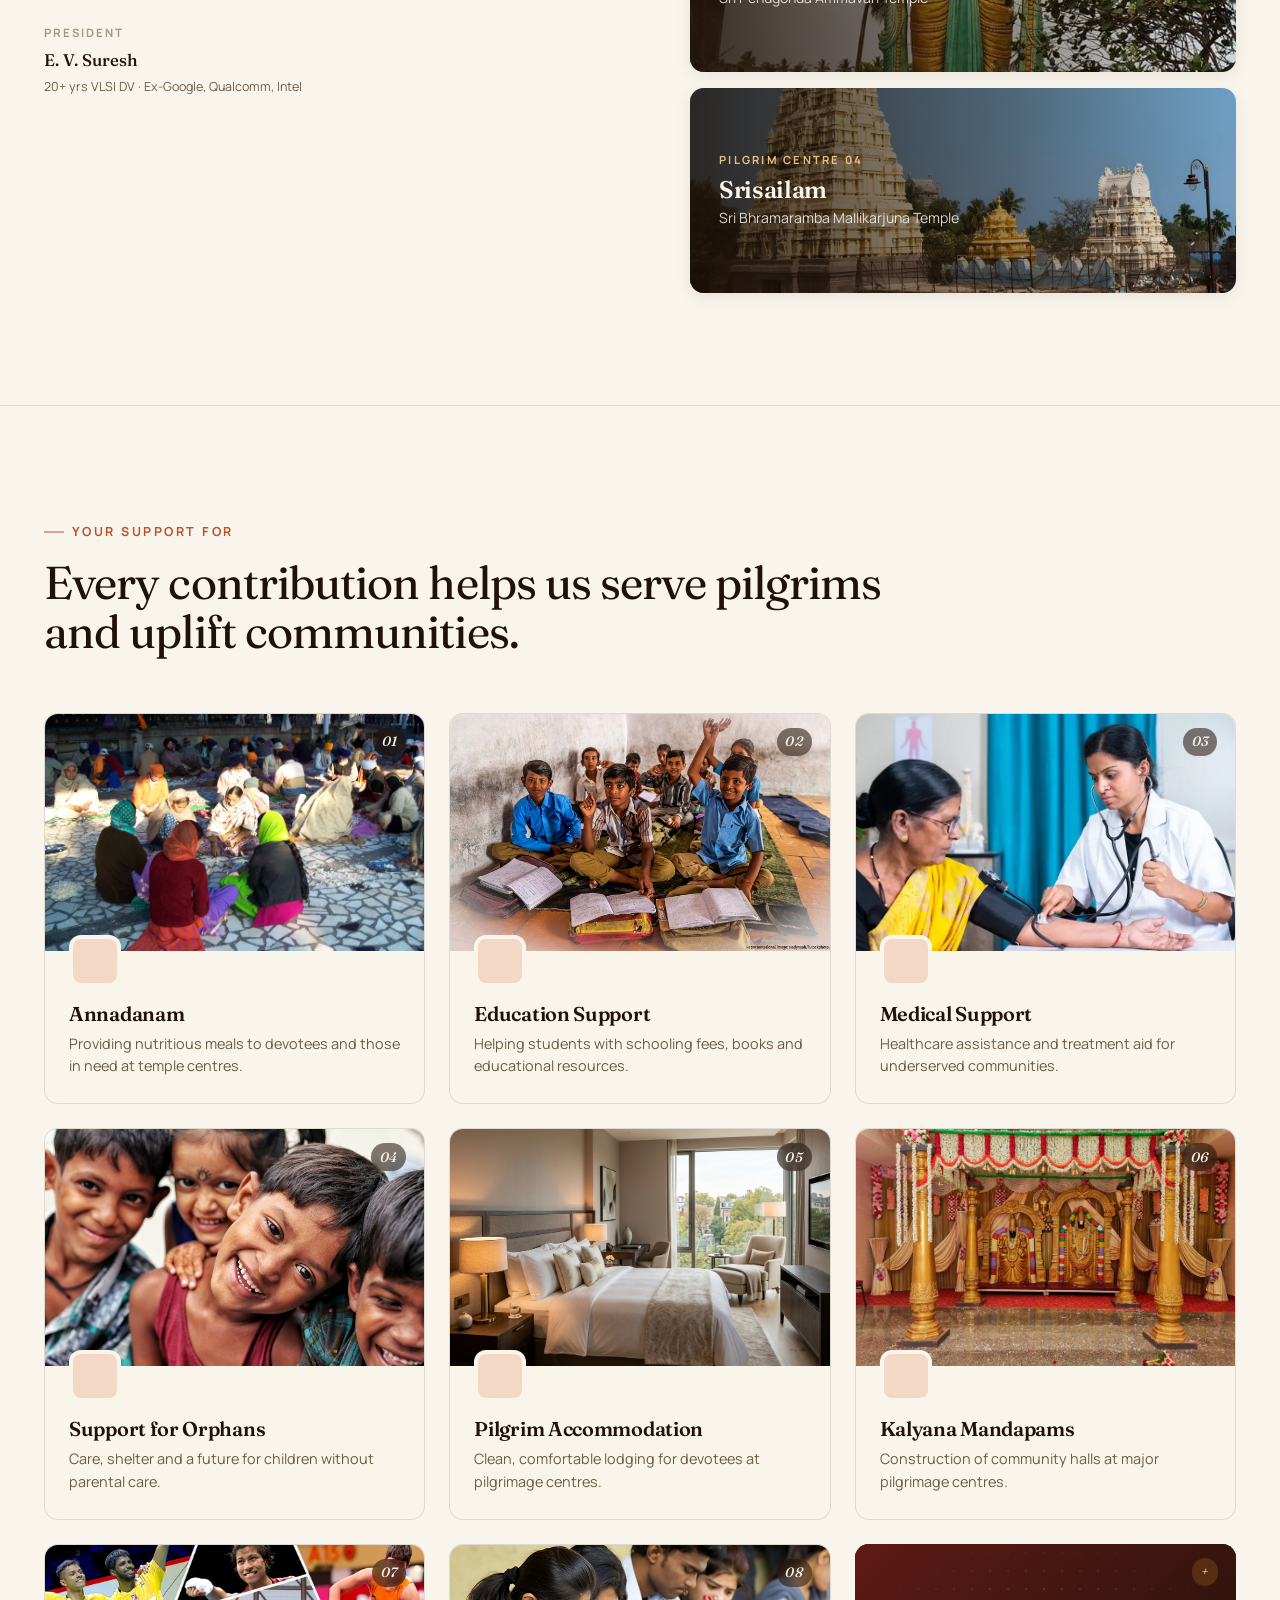
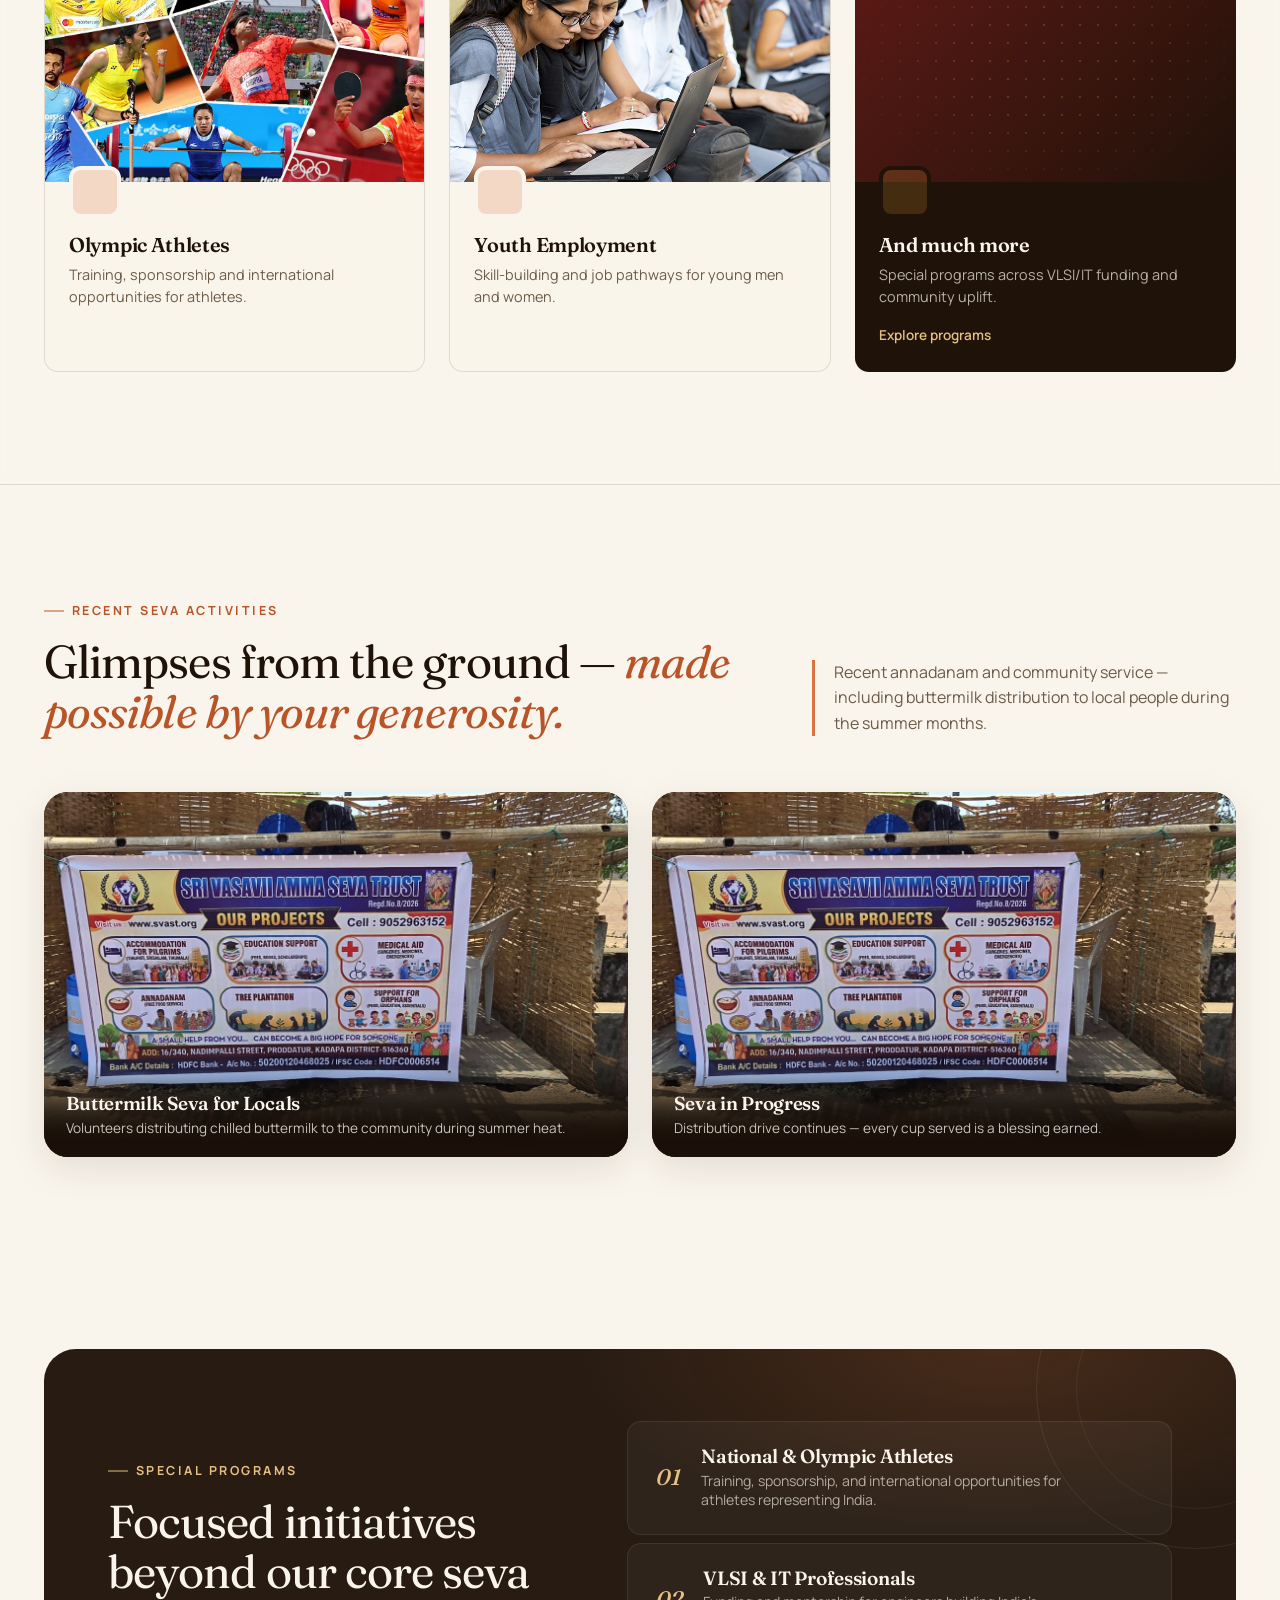
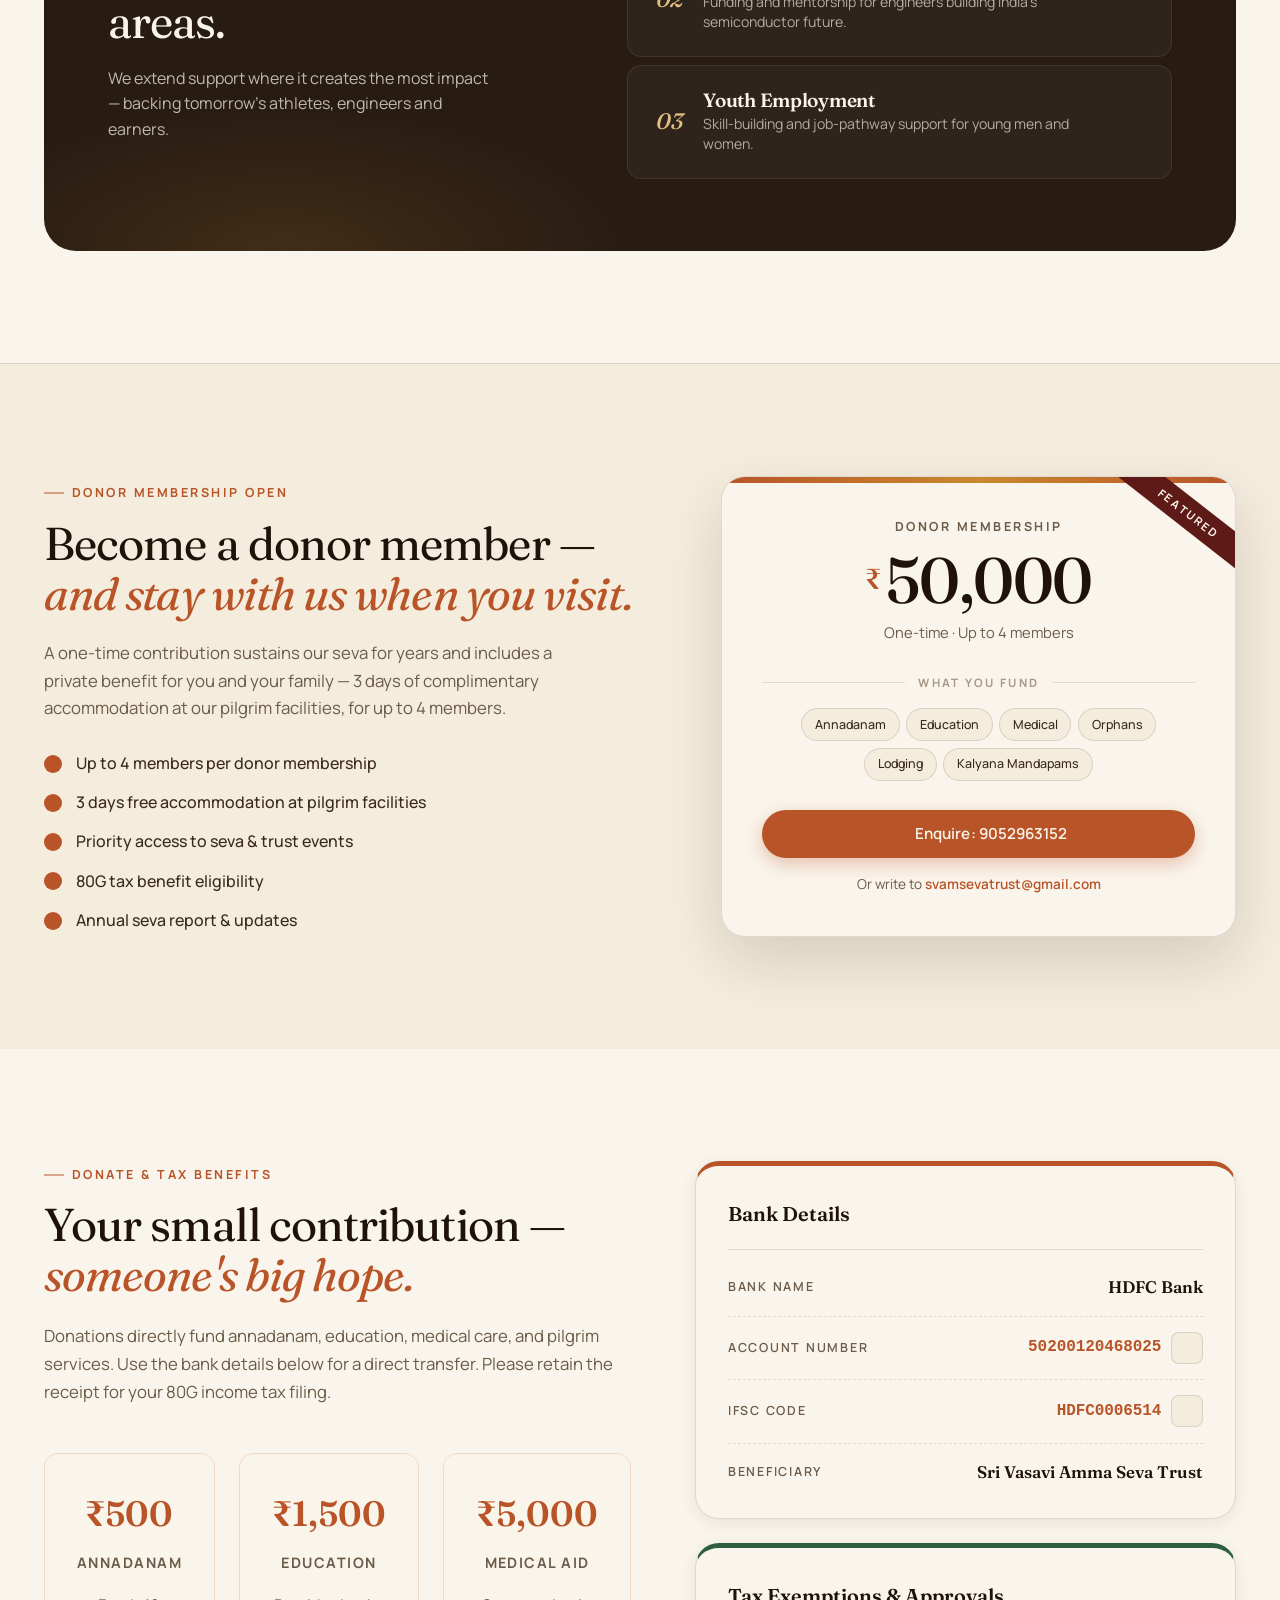
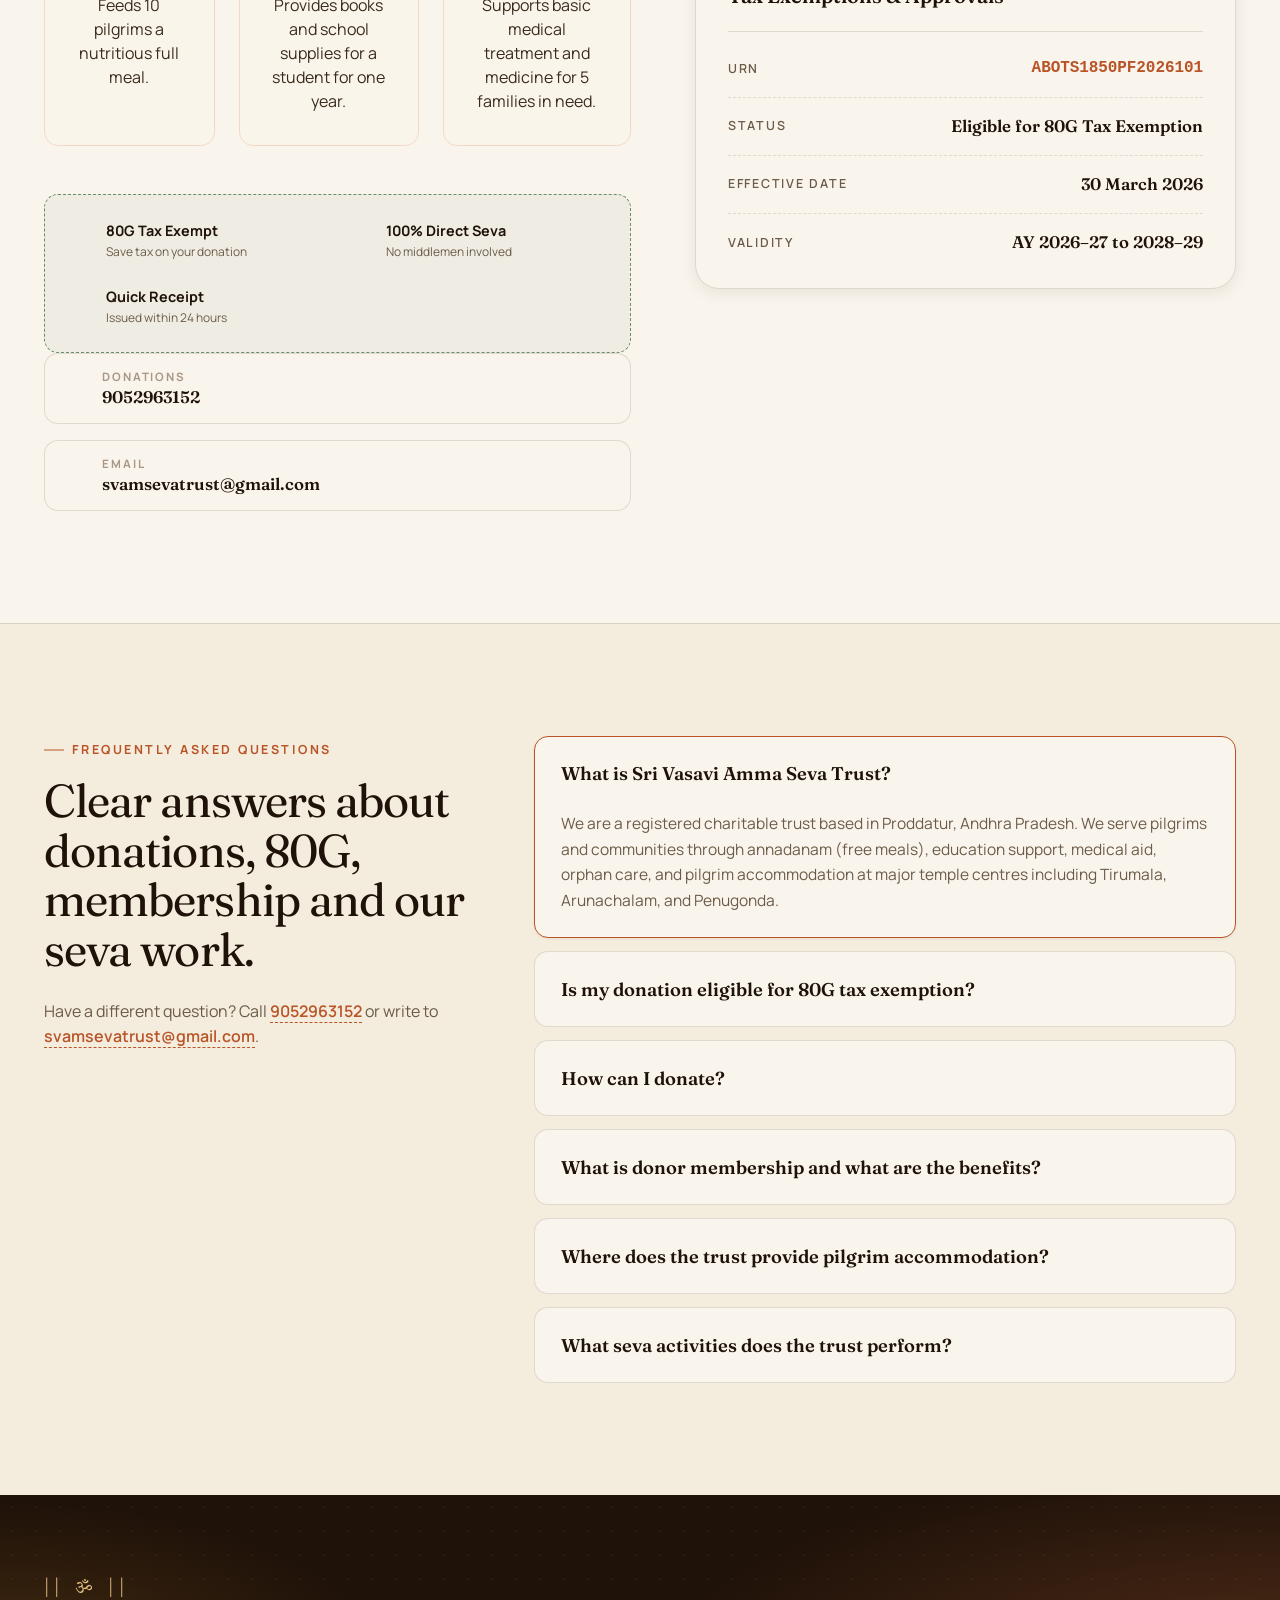
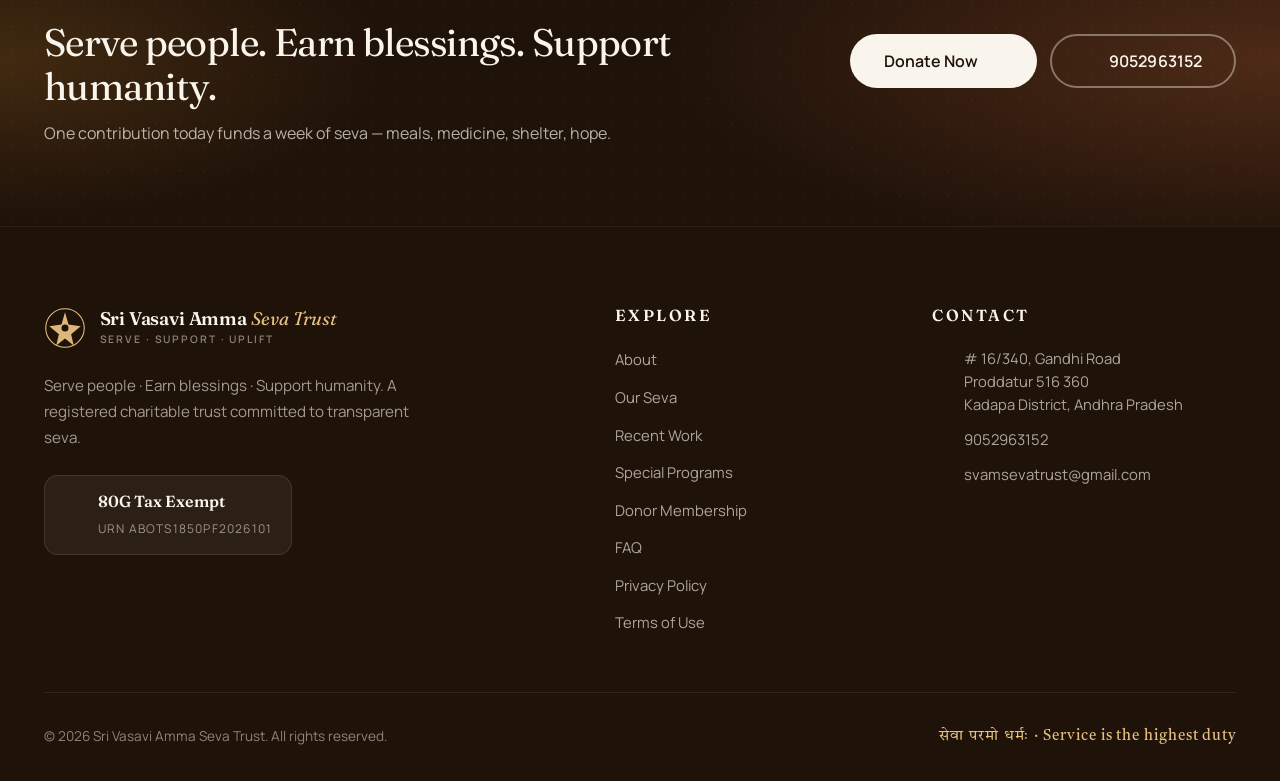
==== commit 870798ba: "style: optimize background rendering and modernize UI element aesthetics across core pages" ====
--- a/index.html
+++ b/index.html
@@ -15,7 +15,7 @@
     <link href="https://fonts.googleapis.com/css2?family=Fraunces:ital,opsz,wght@0,9..144,400;0,9..144,500;0,9..144,600;0,9..144,700;0,9..144,900;1,9..144,400&family=Manrope:wght@300;400;500;600;700;800&family=Noto+Sans+Telugu:wght@400;500;600;700&family=Noto+Serif+Telugu:wght@400;500;600;700&family=Tiro+Devanagari+Sanskrit&display=swap" rel="stylesheet">
 
     <script src="https://unpkg.com/lucide@latest"></script>
-    <link rel="stylesheet" href="styles.css?v=9">
+    <link rel="stylesheet" href="styles.css?v=10">
 </head>
 <body>
 
@@ -357,7 +357,6 @@
                         Your browser does not support video playback.
                     </video>
                     <div class="recent-caption">
-                        <span class="recent-tag"><i data-lucide="play"></i> <span data-te="వీడియో · భాగం 1">Video · Part 1</span></span>
                         <h4 data-te="స్థానికులకు మజ్జిగ సేవ">Buttermilk Seva for Locals</h4>
                         <p data-te="వేసవి వేడిలో సమాజానికి చల్లని మజ్జిగను పంపిణీ చేస్తున్న వాలంటీర్లు.">Volunteers distributing chilled buttermilk to the community during summer heat.</p>
                     </div>
@@ -369,7 +368,6 @@
                         Your browser does not support video playback.
                     </video>
                     <div class="recent-caption">
-                        <span class="recent-tag"><i data-lucide="play"></i> <span data-te="వీడియో · భాగం 2">Video · Part 2</span></span>
                         <h4 data-te="కొనసాగుతున్న సేవ">Seva in Progress</h4>
                         <p data-te="పంపిణీ కార్యక్రమం కొనసాగుతోంది — అందించిన ప్రతి కప్పు ఒక ఆశీర్వాదం.">Distribution drive continues — every cup served is a blessing earned.</p>
                     </div>
--- a/styles.css
+++ b/styles.css
@@ -61,18 +61,28 @@
     font-family: var(--font-body);
     color: var(--ink-soft);
     background-color: var(--ivory);
-    background-image: 
-        linear-gradient(180deg, rgba(250, 245, 236, 0.7) 0%, rgba(250, 245, 236, 0.8) 100%),
-        url('images/hero_background.png');
-    background-attachment: fixed;
-    background-position: center;
-    background-size: cover;
-    background-repeat: no-repeat;
     line-height: 1.6;
     font-size: 16px;
     -webkit-font-smoothing: antialiased;
     overflow-x: hidden;
     font-feature-settings: "ss01", "cv01";
+}
+
+body::before {
+    content: '';
+    position: fixed;
+    top: 0;
+    left: 0;
+    width: 100%;
+    height: 100%;
+    z-index: -1;
+    background-image: 
+        linear-gradient(180deg, rgba(250, 245, 236, 0.7) 0%, rgba(250, 245, 236, 0.8) 100%),
+        url('images/hero_background.png');
+    background-position: center;
+    background-size: cover;
+    background-repeat: no-repeat;
+    will-change: transform;
 }
 
 h1, h2, h3, h4, h5, h6 {
@@ -1050,7 +1060,9 @@
 }
 
 .programs-card {
-    background: var(--ink);
+    background: rgba(31, 18, 9, 0.96);
+    backdrop-filter: blur(8px);
+    -webkit-backdrop-filter: blur(8px);
     background-image:
         radial-gradient(ellipse 60% 60% at 80% 0%, rgba(217, 116, 65, 0.18), transparent 60%),
         radial-gradient(ellipse 50% 50% at 20% 100%, rgba(201, 137, 47, 0.16), transparent 60%);
@@ -1298,9 +1310,7 @@
 /* ===== Donate ===== */
 .donate {
     padding: 7rem 0;
-    background: var(--ivory);
-    background-image:
-        linear-gradient(180deg, var(--ivory) 0%, var(--ivory-warm) 100%);
+    background: transparent;
 }
 
 .donate-grid {
@@ -1844,6 +1854,7 @@
     opacity: 0;
     transform: translateY(28px);
     transition: opacity 0.9s var(--ease-out), transform 0.9s var(--ease-out);
+    will-change: opacity, transform;
 }
 .fade-in-element.visible {
     opacity: 1;
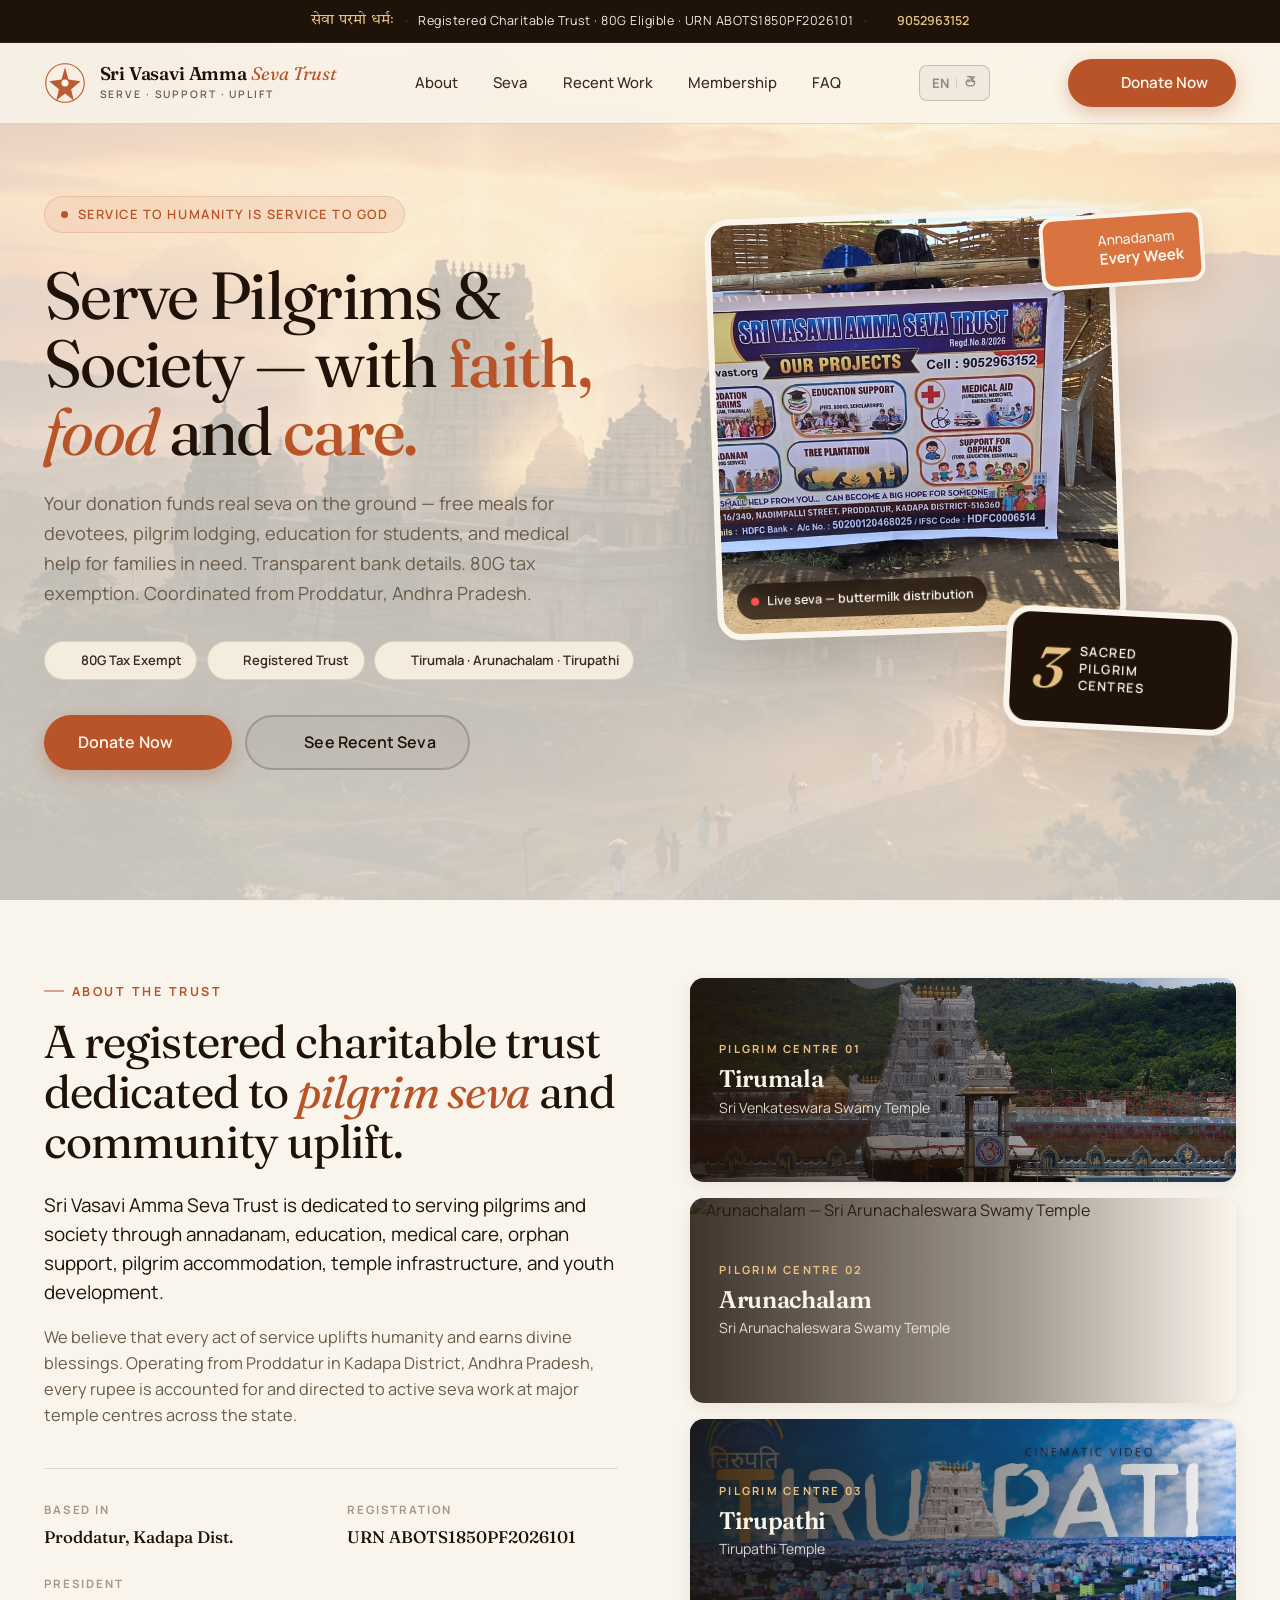
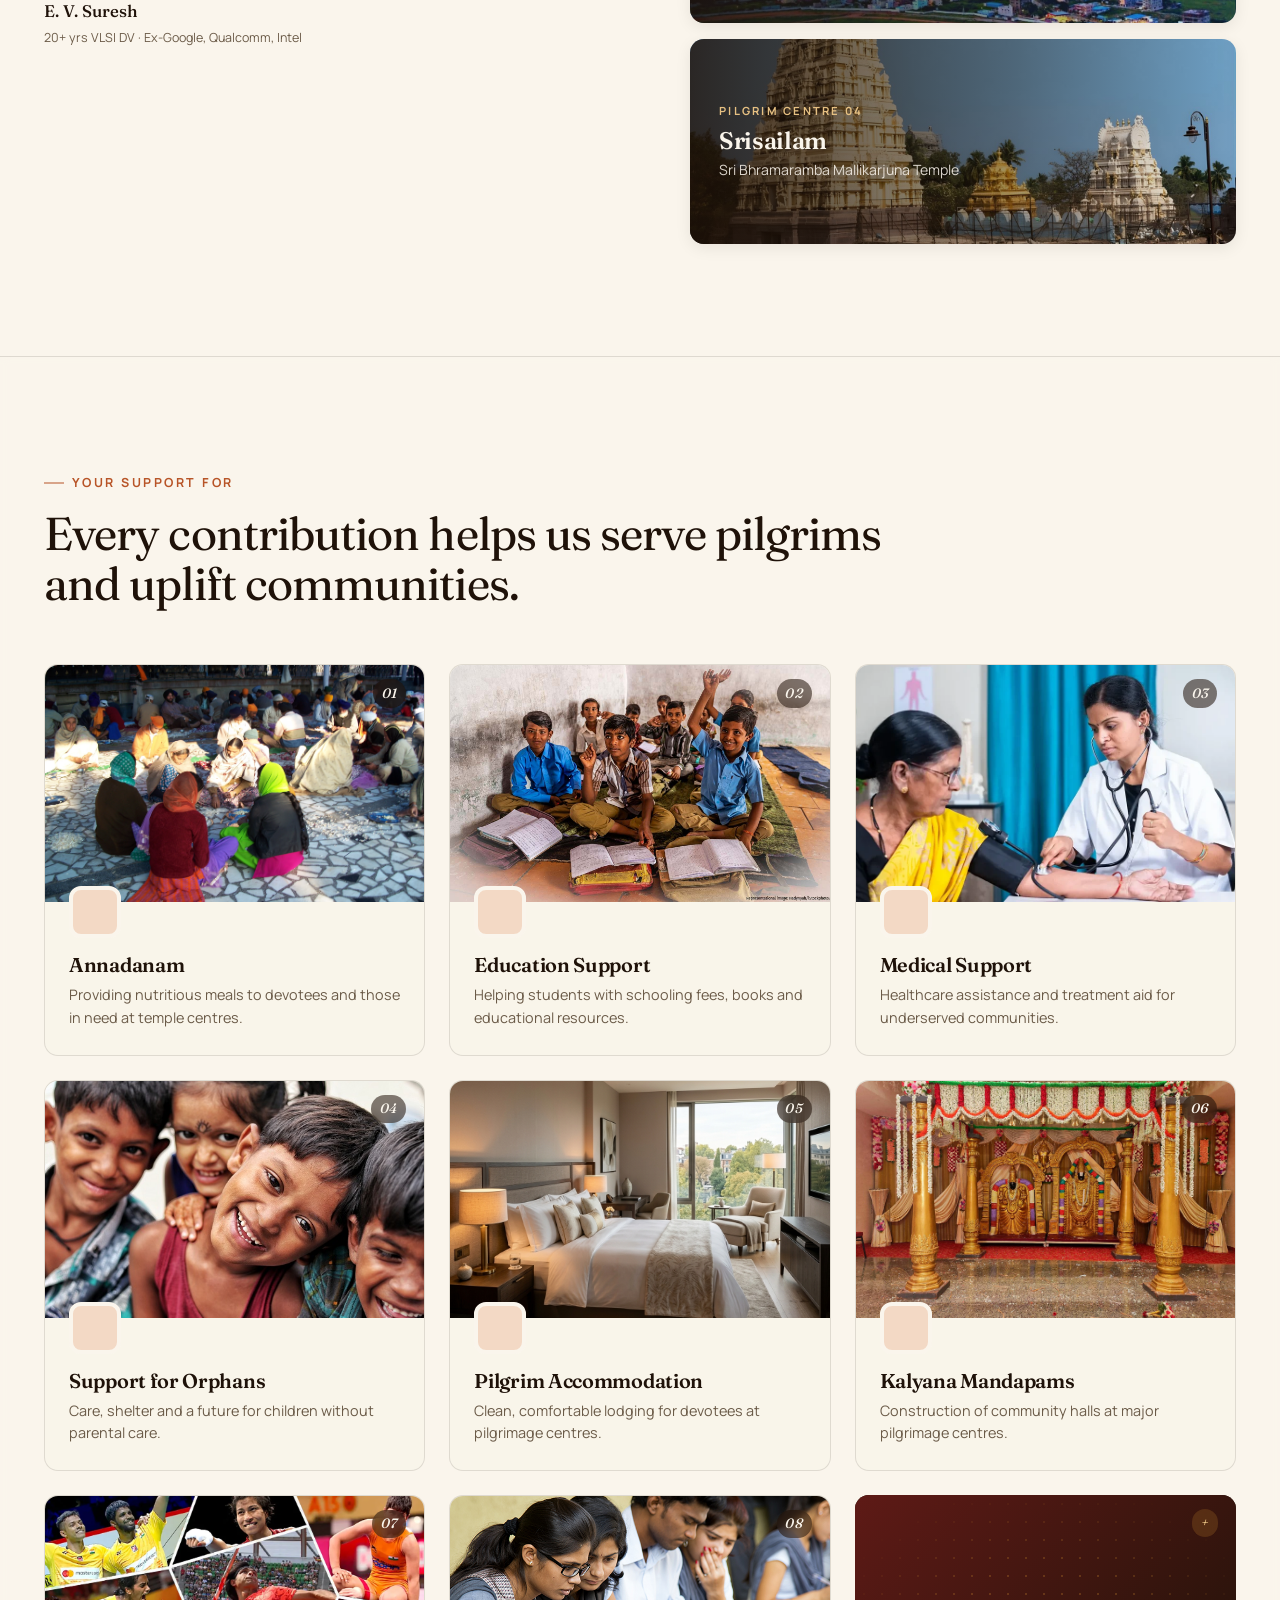
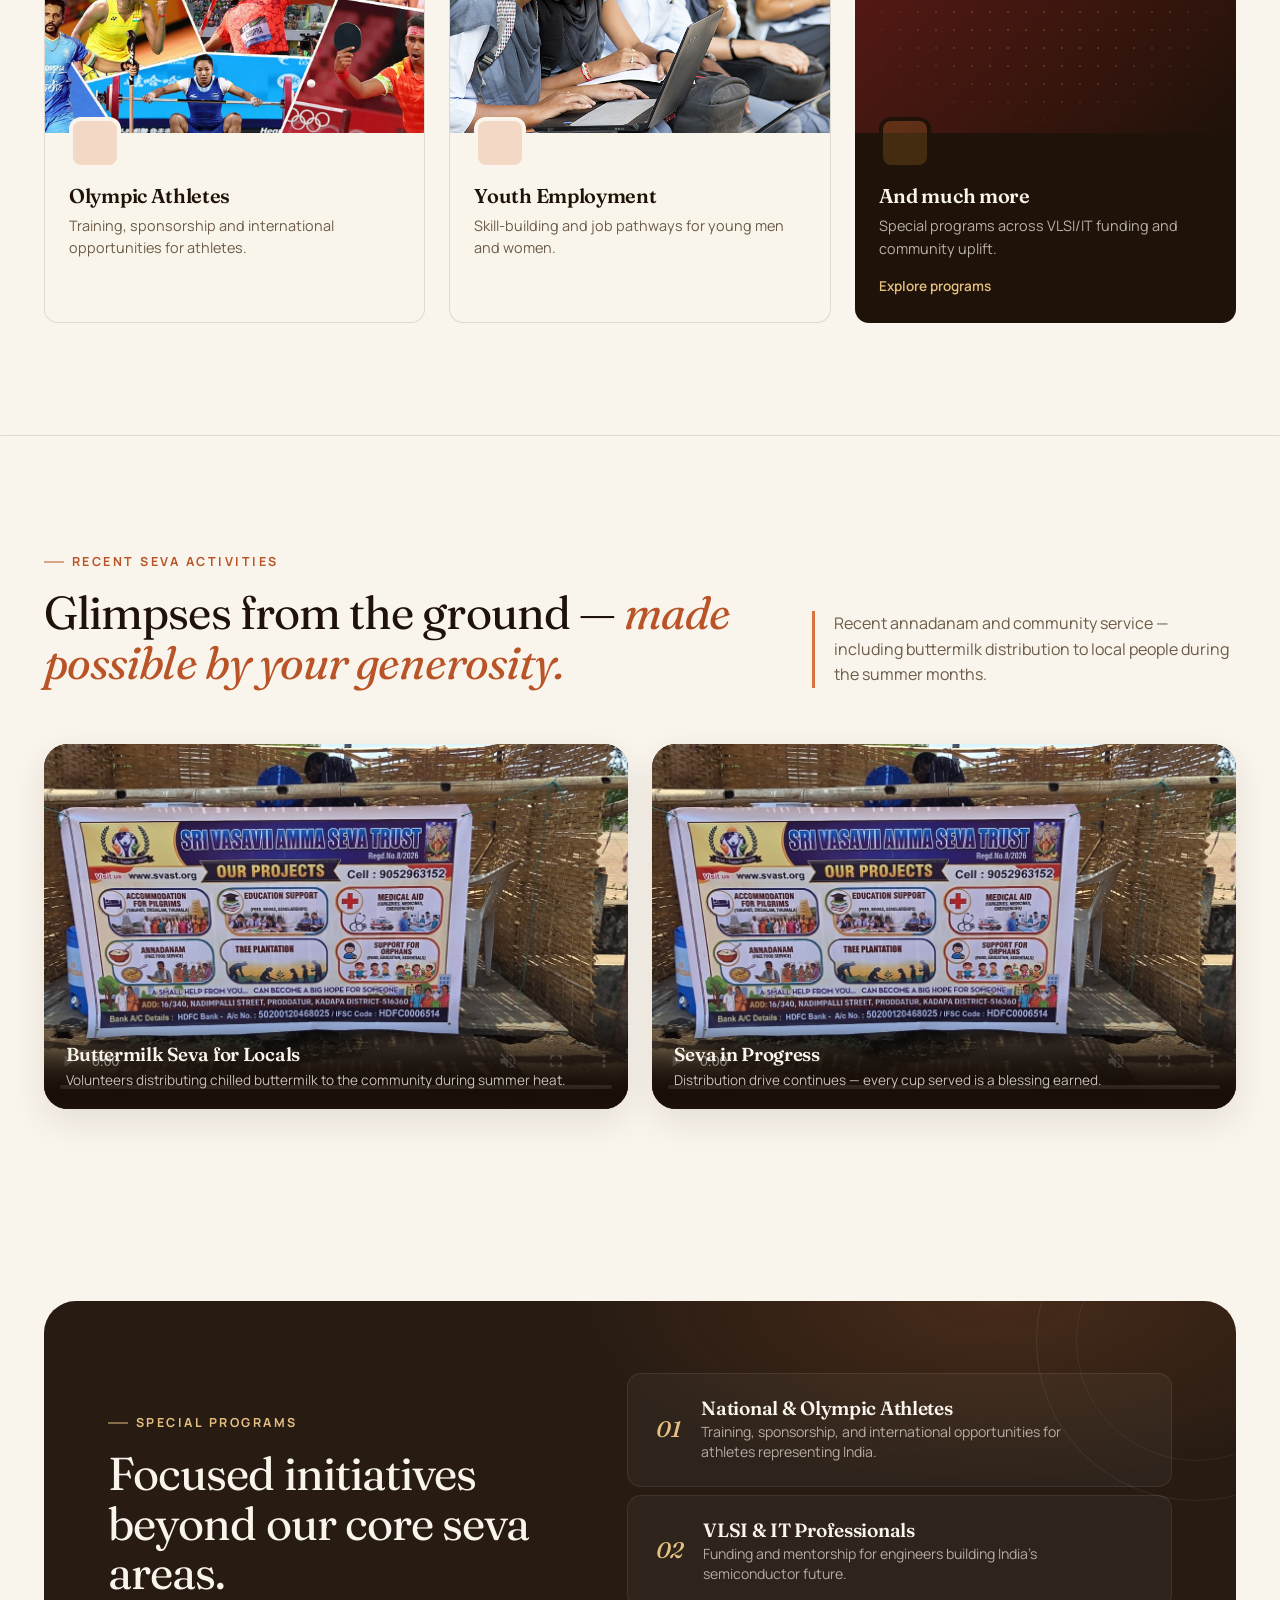
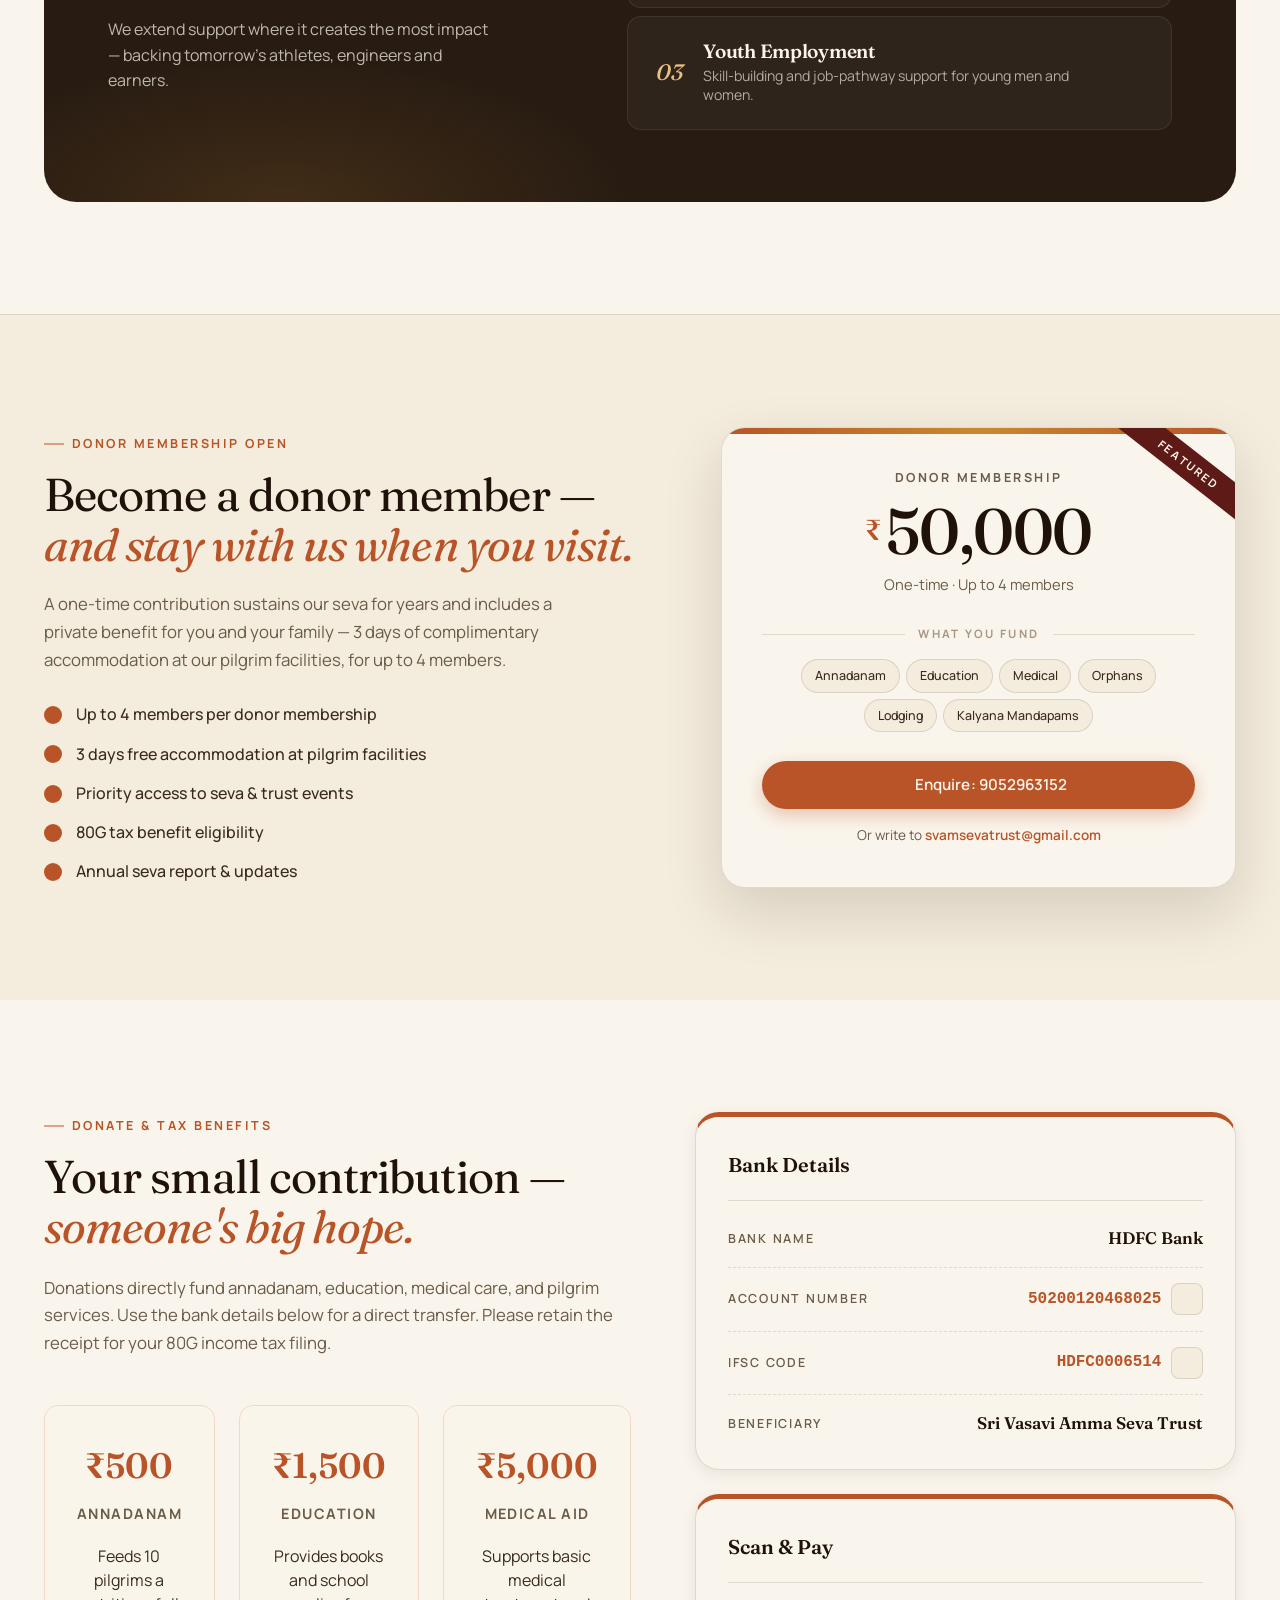
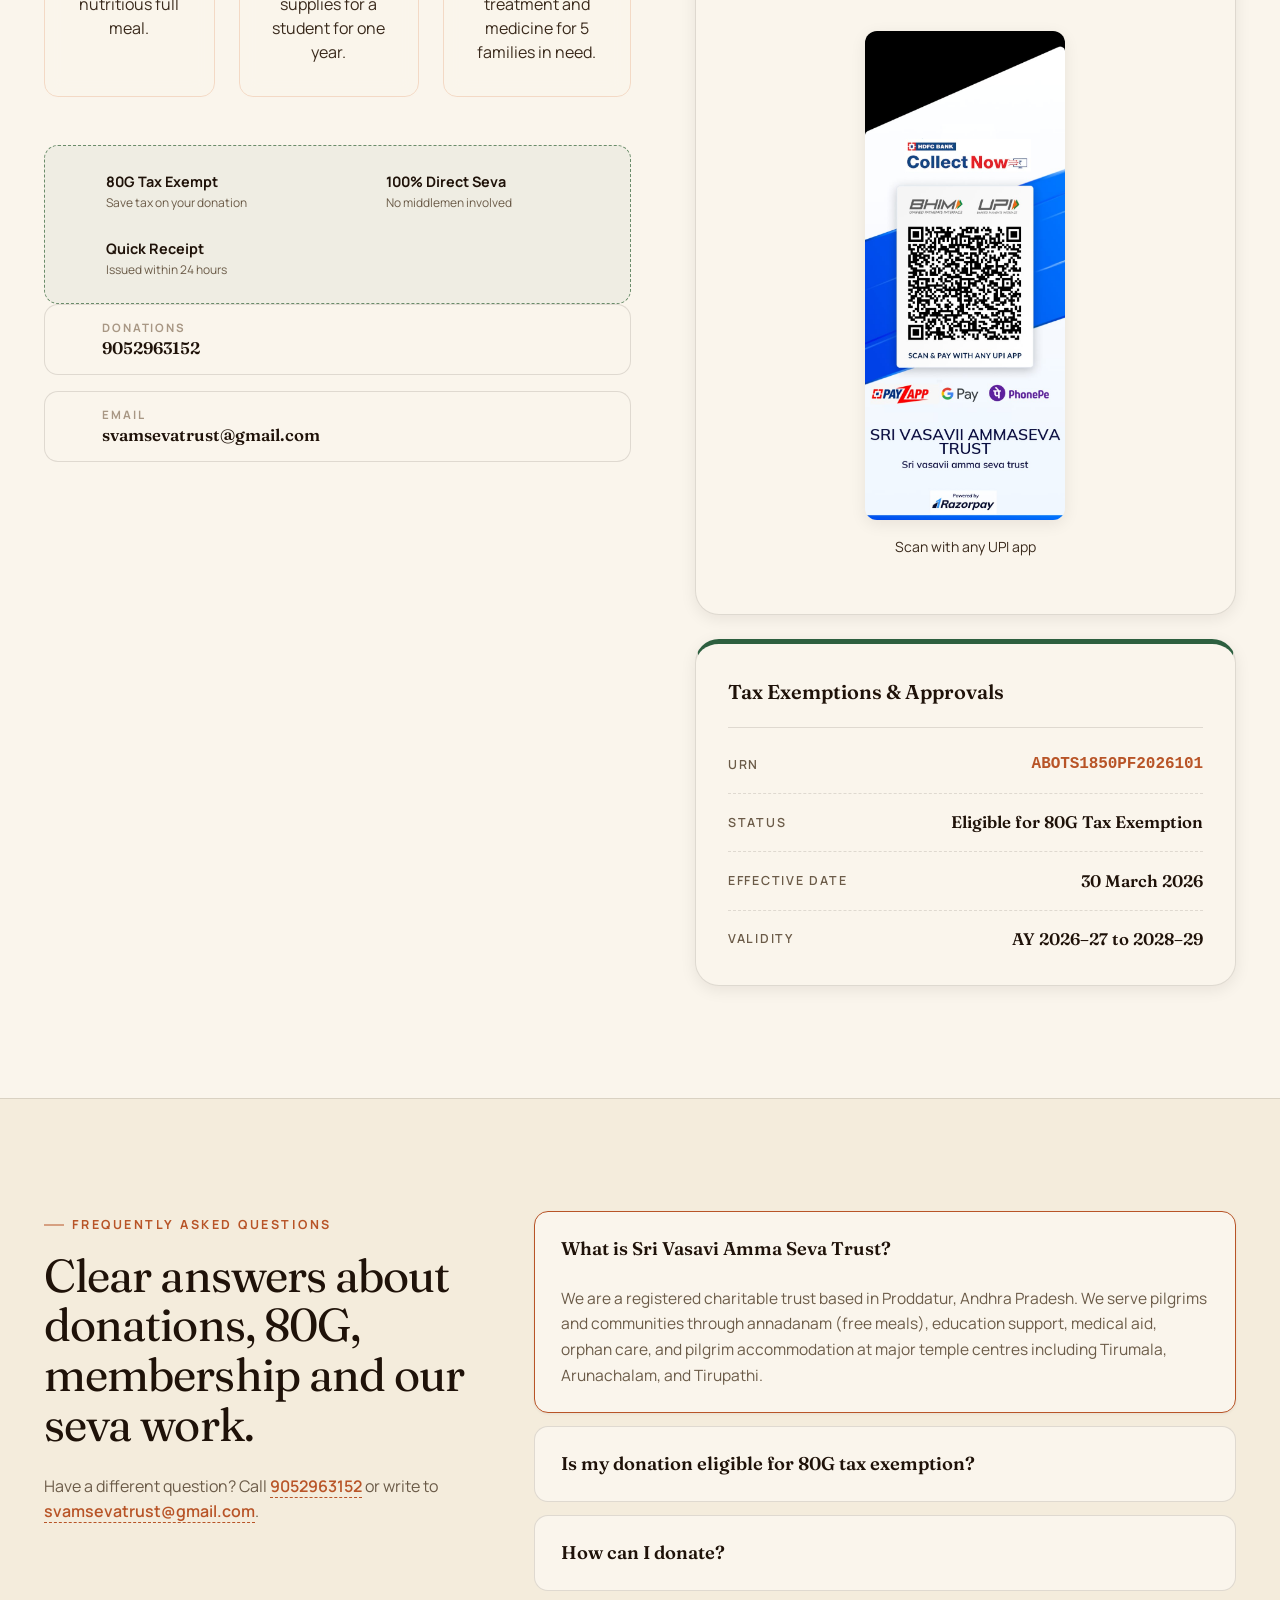
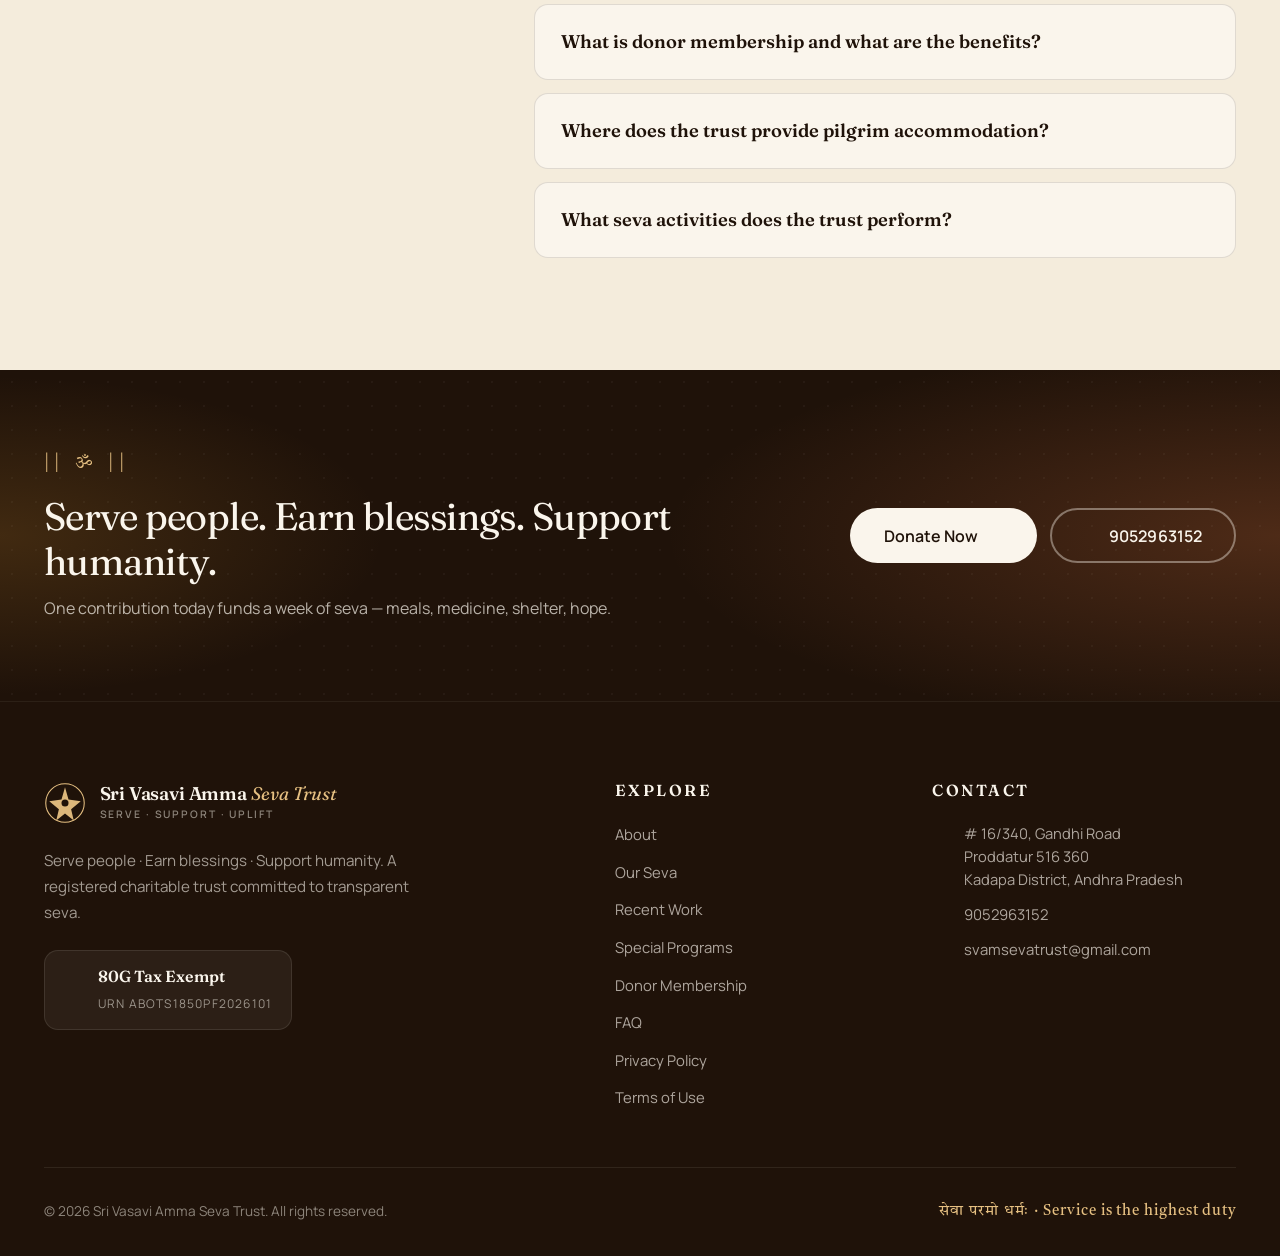
==== commit 5c87b151: "feat: add project images and configure .gitignore to ignore system files" ====
--- a/index.html
+++ b/index.html
@@ -1,22 +1,29 @@
 <!DOCTYPE html>
 <html lang="en">
+
 <head>
     <meta charset="UTF-8">
     <meta name="viewport" content="width=device-width, initial-scale=1.0">
-    <meta name="description" content="Sri Vasavi Amma Seva Trust — Registered charitable trust in Proddatur, Andhra Pradesh. 80G tax-exempt donations fund annadanam, pilgrim lodging at Tirumala, Arunachalam, Penugonda, education, medical care & orphan support.">
-    <meta name="keywords" content="Sri Vasavi Amma Seva Trust, 80G donation, annadanam, pilgrim seva, Tirumala, Arunachalam, Penugonda, charitable trust Andhra Pradesh, Proddatur trust">
+    <meta name="description"
+        content="Sri Vasavi Amma Seva Trust — Registered charitable trust in Proddatur, Andhra Pradesh. 80G tax-exempt donations fund annadanam, pilgrim lodging at Tirumala, Arunachalam, Tirupathi, education, medical care & orphan support.">
+    <meta name="keywords"
+        content="Sri Vasavi Amma Seva Trust, 80G donation, annadanam, pilgrim seva, Tirumala, Arunachalam, Tirupathi, charitable trust Andhra Pradesh, Proddatur trust">
     <meta property="og:title" content="Sri Vasavi Amma Seva Trust — Service to Humanity is Service to God">
-    <meta property="og:description" content="Your donation funds real seva on the ground: free meals, pilgrim lodging, education and medical help — with transparent bank details and 80G tax exemption.">
+    <meta property="og:description"
+        content="Your donation funds real seva on the ground: free meals, pilgrim lodging, education and medical help — with transparent bank details and 80G tax exemption.">
     <meta property="og:type" content="website">
     <title>Sri Vasavi Amma Seva Trust · 80G Donations · Annadanam · Pilgrim Seva</title>
 
     <link rel="preconnect" href="https://fonts.googleapis.com">
     <link rel="preconnect" href="https://fonts.gstatic.com" crossorigin>
-    <link href="https://fonts.googleapis.com/css2?family=Fraunces:ital,opsz,wght@0,9..144,400;0,9..144,500;0,9..144,600;0,9..144,700;0,9..144,900;1,9..144,400&family=Manrope:wght@300;400;500;600;700;800&family=Noto+Sans+Telugu:wght@400;500;600;700&family=Noto+Serif+Telugu:wght@400;500;600;700&family=Tiro+Devanagari+Sanskrit&display=swap" rel="stylesheet">
+    <link
+        href="https://fonts.googleapis.com/css2?family=Fraunces:ital,opsz,wght@0,9..144,400;0,9..144,500;0,9..144,600;0,9..144,700;0,9..144,900;1,9..144,400&family=Manrope:wght@300;400;500;600;700;800&family=Noto+Sans+Telugu:wght@400;500;600;700&family=Noto+Serif+Telugu:wght@400;500;600;700&family=Tiro+Devanagari+Sanskrit&display=swap"
+        rel="stylesheet">
 
     <script src="https://unpkg.com/lucide@latest"></script>
     <link rel="stylesheet" href="styles.css?v=10">
 </head>
+
 <body>
 
     <!-- Decorative top ribbon -->
@@ -24,7 +31,8 @@
         <div class="container ribbon-inner">
             <span class="ribbon-mark">सेवा परमो धर्मः</span>
             <span class="ribbon-sep">·</span>
-            <span class="ribbon-text" data-te="నమోదిత ధర్మ సంస్థ · 80G అర్హత · URN ABOTS1850PF2026101">Registered Charitable Trust · 80G Eligible · URN ABOTS1850PF2026101</span>
+            <span class="ribbon-text" data-te="నమోదిత ధర్మ సంస్థ · 80G అర్హత · URN ABOTS1850PF2026101">Registered
+                Charitable Trust · 80G Eligible · URN ABOTS1850PF2026101</span>
             <span class="ribbon-sep ribbon-hide-sm">·</span>
             <a href="tel:9052963152" class="ribbon-link ribbon-hide-sm"><i data-lucide="phone"></i>9052963152</a>
         </div>
@@ -36,13 +44,15 @@
             <a href="#home" class="logo">
                 <span class="logo-mark" aria-hidden="true">
                     <svg viewBox="0 0 48 48" xmlns="http://www.w3.org/2000/svg">
-                        <circle cx="24" cy="24" r="22" fill="none" stroke="currentColor" stroke-width="1.2"/>
-                        <path d="M24 6 L28 20 L42 22 L31 31 L34 44 L24 36 L14 44 L17 31 L6 22 L20 20 Z" fill="currentColor" opacity="0.95"/>
-                        <circle cx="24" cy="24" r="4" fill="#FAF5EC"/>
+                        <circle cx="24" cy="24" r="22" fill="none" stroke="currentColor" stroke-width="1.2" />
+                        <path d="M24 6 L28 20 L42 22 L31 31 L34 44 L24 36 L14 44 L17 31 L6 22 L20 20 Z"
+                            fill="currentColor" opacity="0.95" />
+                        <circle cx="24" cy="24" r="4" fill="#FAF5EC" />
                     </svg>
                 </span>
                 <div class="logo-text">
-                    <h1 data-te='శ్రీ వాసవి అమ్మ <span class="logo-accent">సేవా ట్రస్ట్</span>'>Sri Vasavi Amma <span class="logo-accent">Seva Trust</span></h1>
+                    <h1 data-te='శ్రీ వాసవి అమ్మ <span class="logo-accent">సేవా ట్రస్ట్</span>'>Sri Vasavi Amma <span
+                            class="logo-accent">Seva Trust</span></h1>
                     <span class="logo-tag" data-te="సేవ · మద్దతు · ఉద్ధరణ">Serve · Support · Uplift</span>
                 </div>
             </a>
@@ -92,22 +102,27 @@
                     <span class="eyebrow-dot"></span>
                     <span data-te="మానవ సేవే మాధవ సేవ">Service to Humanity is Service to God</span>
                 </div>
-                <h1 class="hero-title" data-te='తీర్థయాత్రికులకు &amp; సమాజానికి సేవ — <span class="text-accent">విశ్వాసం,</span> <span class="text-accent italic">అన్నం</span> మరియు <span class="text-accent">సంరక్షణతో.</span>'>
+                <h1 class="hero-title"
+                    data-te='తీర్థయాత్రికులకు &amp; సమాజానికి సేవ — <span class="text-accent">విశ్వాసం,</span> <span class="text-accent italic">అన్నం</span> మరియు <span class="text-accent">సంరక్షణతో.</span>'>
                     Serve Pilgrims &amp; Society — with
                     <span class="text-accent">faith,</span>
                     <span class="text-accent italic">food</span> and
                     <span class="text-accent">care.</span>
                 </h1>
-                <p class="hero-description" data-te="మీ విరాళం క్షేత్రస్థాయి సేవలకు నిధులు అందిస్తుంది — భక్తులకు ఉచిత భోజనం, తీర్థయాత్రికుల వసతి, విద్యార్థులకు చదువు, మరియు అవసరమైన కుటుంబాలకు వైద్య సహాయం. పారదర్శక బ్యాంక్ వివరాలు. 80G పన్ను మినహాయింపు. ఆంధ్రప్రదేశ్‌లోని ప్రొద్దుటూరు నుండి సమన్వయం.">
+                <p class="hero-description"
+                    data-te="మీ విరాళం క్షేత్రస్థాయి సేవలకు నిధులు అందిస్తుంది — భక్తులకు ఉచిత భోజనం, తీర్థయాత్రికుల వసతి, విద్యార్థులకు చదువు, మరియు అవసరమైన కుటుంబాలకు వైద్య సహాయం. పారదర్శక బ్యాంక్ వివరాలు. 80G పన్ను మినహాయింపు. ఆంధ్రప్రదేశ్‌లోని ప్రొద్దుటూరు నుండి సమన్వయం.">
                     Your donation funds real seva on the ground — free meals for devotees, pilgrim lodging,
                     education for students, and medical help for families in need. Transparent bank details.
                     80G tax exemption. Coordinated from Proddatur, Andhra Pradesh.
                 </p>
 
                 <div class="hero-trust">
-                    <div class="trust-pill"><i data-lucide="shield-check"></i> <span data-te="80G పన్ను మినహాయింపు">80G Tax Exempt</span></div>
-                    <div class="trust-pill"><i data-lucide="badge-check"></i> <span data-te="నమోదిత సంస్థ">Registered Trust</span></div>
-                    <div class="trust-pill"><i data-lucide="map-pin"></i> <span data-te="తిరుమల · అరుణాచలం · పెనుగొండ">Tirumala · Arunachalam · Penugonda</span></div>
+                    <div class="trust-pill"><i data-lucide="shield-check"></i> <span data-te="80G పన్ను మినహాయింపు">80G
+                            Tax Exempt</span></div>
+                    <div class="trust-pill"><i data-lucide="badge-check"></i> <span data-te="నమోదిత సంస్థ">Registered
+                            Trust</span></div>
+                    <div class="trust-pill"><i data-lucide="map-pin"></i> <span
+                            data-te="తిరుమల · అరుణాచలం · తిరుపతి">Tirumala · Arunachalam · Tirupathi</span></div>
                 </div>
 
                 <div class="hero-actions">
@@ -140,7 +155,8 @@
                 </div>
                 <div class="hero-card hero-card-pill">
                     <i data-lucide="utensils"></i>
-                    <span data-te='అన్నదానం<br><strong>ప్రతి వారం</strong>'>Annadanam<br><strong>Every Week</strong></span>
+                    <span data-te='అన్నదానం<br><strong>ప్రతి వారం</strong>'>Annadanam<br><strong>Every
+                            Week</strong></span>
                 </div>
             </div>
         </div>
@@ -152,16 +168,19 @@
             <div class="about-grid">
                 <div class="about-text">
                     <span class="section-eyebrow" data-te="ట్రస్ట్ గురించి">About the Trust</span>
-                    <h2 class="section-title" data-te="<em>తీర్థయాత్రికుల సేవ</em> మరియు సమాజ ఉద్ధరణకు అంకితమైన నమోదిత ధర్మ సంస్థ.">
+                    <h2 class="section-title"
+                        data-te="<em>తీర్థయాత్రికుల సేవ</em> మరియు సమాజ ఉద్ధరణకు అంకితమైన నమోదిత ధర్మ సంస్థ.">
                         A registered charitable trust dedicated to
                         <em>pilgrim seva</em> and community uplift.
                     </h2>
-                    <p class="lead" data-te="శ్రీ వాసవి అమ్మ సేవా ట్రస్ట్ తీర్థయాత్రికులకు మరియు సమాజానికి అన్నదానం, విద్య, వైద్య సంరక్షణ, అనాథ సహాయం, తీర్థయాత్రికుల వసతి, ఆలయ మౌలిక సదుపాయాలు మరియు యువ అభివృద్ధి ద్వారా సేవ చేయడానికి అంకితమైంది.">
+                    <p class="lead"
+                        data-te="శ్రీ వాసవి అమ్మ సేవా ట్రస్ట్ తీర్థయాత్రికులకు మరియు సమాజానికి అన్నదానం, విద్య, వైద్య సంరక్షణ, అనాథ సహాయం, తీర్థయాత్రికుల వసతి, ఆలయ మౌలిక సదుపాయాలు మరియు యువ అభివృద్ధి ద్వారా సేవ చేయడానికి అంకితమైంది.">
                         Sri Vasavi Amma Seva Trust is dedicated to serving pilgrims and society through
                         annadanam, education, medical care, orphan support, pilgrim accommodation, temple
                         infrastructure, and youth development.
                     </p>
-                    <p data-te="ప్రతి సేవా చర్య మానవత్వాన్ని ఉద్ధరిస్తుందని మరియు దైవిక ఆశీర్వాదాలను పొందిస్తుందని మేము నమ్ముతాము. ఆంధ్రప్రదేశ్, కడప జిల్లాలోని ప్రొద్దుటూరు నుండి పనిచేస్తూ, ప్రతి రూపాయికి లెక్క ఉంది మరియు రాష్ట్రవ్యాప్తంగా ముఖ్య ఆలయ కేంద్రాలలో క్రియాశీల సేవా పనికి మళ్లించబడుతుంది.">
+                    <p
+                        data-te="ప్రతి సేవా చర్య మానవత్వాన్ని ఉద్ధరిస్తుందని మరియు దైవిక ఆశీర్వాదాలను పొందిస్తుందని మేము నమ్ముతాము. ఆంధ్రప్రదేశ్, కడప జిల్లాలోని ప్రొద్దుటూరు నుండి పనిచేస్తూ, ప్రతి రూపాయికి లెక్క ఉంది మరియు రాష్ట్రవ్యాప్తంగా ముఖ్య ఆలయ కేంద్రాలలో క్రియాశీల సేవా పనికి మళ్లించబడుతుంది.">
                         We believe that every act of service uplifts humanity and earns divine blessings.
                         Operating from Proddatur in Kadapa District, Andhra Pradesh, every rupee is
                         accounted for and directed to active seva work at major temple centres across the
@@ -179,14 +198,17 @@
                         </div>
                         <div class="meta-item">
                             <span class="meta-label" data-te="అధ్యక్షుడు">President</span>
-                            <span class="meta-value" data-te="ఇ. వి. సురేష్<br><small>20+ సం. VLSI DV · మాజీ Google, Qualcomm, Intel</small>">E. V. Suresh<br><small>20+ yrs VLSI DV · Ex-Google, Qualcomm, Intel</small></span>
+                            <span class="meta-value"
+                                data-te="ఇ. వి. సురేష్<br><small>20+ సం. VLSI DV · మాజీ Google, Qualcomm, Intel</small>">E.
+                                V. Suresh<br><small>20+ yrs VLSI DV · Ex-Google, Qualcomm, Intel</small></span>
                         </div>
                     </div>
                 </div>
 
                 <div class="about-temples">
                     <div class="temple-tile">
-                        <img src="images/tirumala-venkateswara-temple-in-tirupati.jpg" alt="Tirumala — Sri Venkateswara Swamy Temple" loading="lazy">
+                        <img src="images/tirumala-venkateswara-temple-in-tirupati.jpg"
+                            alt="Tirumala — Sri Venkateswara Swamy Temple" loading="lazy">
                         <div class="temple-tile-info">
                             <span class="temple-tag" data-te="తీర్థక్షేత్రం 01">Pilgrim Centre 01</span>
                             <h4 data-te="తిరుమల">Tirumala</h4>
@@ -194,7 +216,8 @@
                         </div>
                     </div>
                     <div class="temple-tile">
-                        <img src="images/Arunachalam_temple_from_a_nearby_hill.jpg" alt="Arunachalam — Sri Arunachaleswara Swamy Temple" loading="lazy">
+                        <img src="images/Arunachalam_temple_from_a_nearby_hill.jpg"
+                            alt="Arunachalam — Sri Arunachaleswara Swamy Temple" loading="lazy">
                         <div class="temple-tile-info">
                             <span class="temple-tag" data-te="తీర్థక్షేత్రం 02">Pilgrim Centre 02</span>
                             <h4 data-te="అరుణాచలం">Arunachalam</h4>
@@ -202,15 +225,16 @@
                         </div>
                     </div>
                     <div class="temple-tile">
-                        <img src="images/penugonda-temple.jpg" alt="Penugonda — Sri Penugonda Ammavari Temple" loading="lazy">
+                        <img src="images/tirupathi.jpg" alt="Tirupathi — Tirupathi Temple" loading="lazy">
                         <div class="temple-tile-info">
                             <span class="temple-tag" data-te="తీర్థక్షేత్రం 03">Pilgrim Centre 03</span>
-                            <h4 data-te="పెనుగొండ">Penugonda</h4>
-                            <p data-te="శ్రీ పెనుగొండ అమ్మవారి దేవస్థానం">Sri Penugonda Ammavari Temple</p>
+                            <h4 data-te="తిరుపతి">Tirupathi</h4>
+                            <p data-te="తిరుపతి దేవస్థానం">Tirupathi Temple</p>
                         </div>
                     </div>
                     <div class="temple-tile">
-                        <img src="images/srisailam-tourism-header.jpg" alt="Srisailam — Sri Bhramaramba Mallikarjuna Temple" loading="lazy">
+                        <img src="images/srisailam-tourism-header.jpg"
+                            alt="Srisailam — Sri Bhramaramba Mallikarjuna Temple" loading="lazy">
                         <div class="temple-tile-info">
                             <span class="temple-tag" data-te="తీర్థక్షేత్రం 04">Pilgrim Centre 04</span>
                             <h4 data-te="శ్రీశైలం">Srisailam</h4>
@@ -227,95 +251,113 @@
         <div class="container">
             <div class="section-header">
                 <span class="section-eyebrow" data-te="మీ మద్దతు దేనికి">Your Support For</span>
-                <h2 class="section-title" data-te="ప్రతి విరాళం తీర్థయాత్రికులకు సేవ చేయడానికి మరియు సమాజాలను ఉద్ధరించడానికి సహాయపడుతుంది.">Every contribution helps us serve pilgrims and uplift communities.</h2>
+                <h2 class="section-title"
+                    data-te="ప్రతి విరాళం తీర్థయాత్రికులకు సేవ చేయడానికి మరియు సమాజాలను ఉద్ధరించడానికి సహాయపడుతుంది.">
+                    Every contribution helps us serve pilgrims and uplift communities.</h2>
             </div>
 
             <div class="support-grid">
                 <article class="support-card has-image" data-num="01">
                     <div class="support-card-media">
-                        <img src="images/food_donation.jpg" alt="Annadanam — free meals served at the trust" loading="lazy">
+                        <img src="images/food_donation.jpg" alt="Annadanam — free meals served at the trust"
+                            loading="lazy">
                     </div>
                     <div class="support-card-body">
                         <div class="support-card-icon"><i data-lucide="utensils"></i></div>
                         <h3 data-te="అన్నదానం">Annadanam</h3>
-                        <p data-te="దేవస్థానాల వద్ద భక్తులకు మరియు అవసరమైన వారికి పౌష్టికాహారం అందిస్తున్నాము.">Providing nutritious meals to devotees and those in need at temple centres.</p>
+                        <p data-te="దేవస్థానాల వద్ద భక్తులకు మరియు అవసరమైన వారికి పౌష్టికాహారం అందిస్తున్నాము.">
+                            Providing nutritious meals to devotees and those in need at temple centres.</p>
                     </div>
                 </article>
 
                 <article class="support-card has-image" data-num="02">
                     <div class="support-card-media">
-                        <img src="images/education-image.jpg" alt="Education support for underprivileged students" loading="lazy">
+                        <img src="images/education-image.jpg" alt="Education support for underprivileged students"
+                            loading="lazy">
                     </div>
                     <div class="support-card-body">
                         <div class="support-card-icon"><i data-lucide="graduation-cap"></i></div>
                         <h3 data-te="విద్యా సహాయం">Education Support</h3>
-                        <p data-te="విద్యార్థులకు పాఠశాల ఫీజులు, పుస్తకాలు మరియు విద్యా వనరులతో సహాయం.">Helping students with schooling fees, books and educational resources.</p>
+                        <p data-te="విద్యార్థులకు పాఠశాల ఫీజులు, పుస్తకాలు మరియు విద్యా వనరులతో సహాయం.">Helping students
+                            with schooling fees, books and educational resources.</p>
                     </div>
                 </article>
 
                 <article class="support-card has-image" data-num="03">
                     <div class="support-card-media">
-                        <img src="images/medical-support.webp" alt="Medical support — health checkups and treatment aid" loading="lazy">
+                        <img src="images/medical-support.webp" alt="Medical support — health checkups and treatment aid"
+                            loading="lazy">
                     </div>
                     <div class="support-card-body">
                         <div class="support-card-icon"><i data-lucide="heart-pulse"></i></div>
                         <h3 data-te="వైద్య సహాయం">Medical Support</h3>
-                        <p data-te="అవసరమైన సమాజాలకు ఆరోగ్య సహాయం మరియు చికిత్స మద్దతు.">Healthcare assistance and treatment aid for underserved communities.</p>
+                        <p data-te="అవసరమైన సమాజాలకు ఆరోగ్య సహాయం మరియు చికిత్స మద్దతు.">Healthcare assistance and
+                            treatment aid for underserved communities.</p>
                     </div>
                 </article>
 
                 <article class="support-card has-image" data-num="04">
                     <div class="support-card-media">
-                        <img src="images/orphans.jpg" alt="Support for orphans — care, shelter and a future for children" loading="lazy">
+                        <img src="images/orphans.jpg"
+                            alt="Support for orphans — care, shelter and a future for children" loading="lazy">
                     </div>
                     <div class="support-card-body">
                         <div class="support-card-icon"><i data-lucide="baby"></i></div>
                         <h3 data-te="అనాథ పిల్లల సంరక్షణ">Support for Orphans</h3>
-                        <p data-te="తల్లిదండ్రులు లేని పిల్లలకు సంరక్షణ, ఆశ్రయం మరియు భవిష్యత్తు.">Care, shelter and a future for children without parental care.</p>
+                        <p data-te="తల్లిదండ్రులు లేని పిల్లలకు సంరక్షణ, ఆశ్రయం మరియు భవిష్యత్తు.">Care, shelter and a
+                            future for children without parental care.</p>
                     </div>
                 </article>
 
                 <article class="support-card has-image" data-num="05">
                     <div class="support-card-media">
-                        <img src="images/luxury_room.png" alt="Pilgrim accommodation — clean, comfortable rooms" loading="lazy">
+                        <img src="images/luxury_room.png" alt="Pilgrim accommodation — clean, comfortable rooms"
+                            loading="lazy">
                     </div>
                     <div class="support-card-body">
                         <div class="support-card-icon"><i data-lucide="bed-double"></i></div>
                         <h3 data-te="తీర్థయాత్రికుల వసతి">Pilgrim Accommodation</h3>
-                        <p data-te="తీర్థక్షేత్రాల వద్ద భక్తులకు శుభ్రమైన, సౌకర్యవంతమైన వసతి.">Clean, comfortable lodging for devotees at pilgrimage centres.</p>
+                        <p data-te="తీర్థక్షేత్రాల వద్ద భక్తులకు శుభ్రమైన, సౌకర్యవంతమైన వసతి.">Clean, comfortable
+                            lodging for devotees at pilgrimage centres.</p>
                     </div>
                 </article>
 
                 <article class="support-card has-image" data-num="06">
                     <div class="support-card-media">
-                        <img src="images/kalyana-mandapam.avif" alt="Kalyana Mandapams — community halls at pilgrimage centres" loading="lazy">
+                        <img src="images/kalyana-mandapam.avif"
+                            alt="Kalyana Mandapams — community halls at pilgrimage centres" loading="lazy">
                     </div>
                     <div class="support-card-body">
                         <div class="support-card-icon"><i data-lucide="landmark"></i></div>
                         <h3 data-te="కళ్యాణ మండపాలు">Kalyana Mandapams</h3>
-                        <p data-te="ముఖ్య తీర్థక్షేత్రాల వద్ద సమాజ మండపాల నిర్మాణం.">Construction of community halls at major pilgrimage centres.</p>
+                        <p data-te="ముఖ్య తీర్థక్షేత్రాల వద్ద సమాజ మండపాల నిర్మాణం.">Construction of community halls at
+                            major pilgrimage centres.</p>
                     </div>
                 </article>
 
                 <article class="support-card has-image" data-num="07">
                     <div class="support-card-media">
-                        <img src="images/olampics.webp" alt="Olympic athletes — supporting national talent" loading="lazy">
+                        <img src="images/olampics.webp" alt="Olympic athletes — supporting national talent"
+                            loading="lazy">
                     </div>
                     <div class="support-card-body">
                         <div class="support-card-icon"><i data-lucide="medal"></i></div>
                         <h3 data-te="ఒలింపిక్ క్రీడాకారులు">Olympic Athletes</h3>
-                        <p data-te="క్రీడాకారులకు శిక్షణ, స్పాన్సర్‌షిప్ మరియు అంతర్జాతీయ అవకాశాలు.">Training, sponsorship and international opportunities for athletes.</p>
+                        <p data-te="క్రీడాకారులకు శిక్షణ, స్పాన్సర్‌షిప్ మరియు అంతర్జాతీయ అవకాశాలు.">Training,
+                            sponsorship and international opportunities for athletes.</p>
                     </div>
                 </article>
 
                 <article class="support-card has-image" data-num="08">
                     <div class="support-card-media">
-                        <img src="images/employment.jpg" alt="Youth employment — skill building and job pathways" loading="lazy">
+                        <img src="images/employment.jpg" alt="Youth employment — skill building and job pathways"
+                            loading="lazy">
                     </div>
                     <div class="support-card-body">
                         <div class="support-card-icon"><i data-lucide="briefcase"></i></div>
                         <h3 data-te="యువతకు ఉపాధి">Youth Employment</h3>
-                        <p data-te="యువతీయువకులకు నైపుణ్యాభివృద్ధి మరియు ఉద్యోగ మార్గాలు.">Skill-building and job pathways for young men and women.</p>
+                        <p data-te="యువతీయువకులకు నైపుణ్యాభివృద్ధి మరియు ఉద్యోగ మార్గాలు.">Skill-building and job
+                            pathways for young men and women.</p>
                     </div>
                 </article>
 
@@ -326,8 +368,10 @@
                     <div class="support-card-body">
                         <div class="support-card-icon"><i data-lucide="sparkles"></i></div>
                         <h3 data-te="ఇంకా ఎన్నో">And much more</h3>
-                        <p data-te="VLSI/IT నిధులు మరియు సమాజ ఉద్ధరణ కోసం ప్రత్యేక కార్యక్రమాలు.">Special programs across VLSI/IT funding and community uplift.</p>
-                        <a href="#programs" class="card-link"><span data-te="కార్యక్రమాలను చూడండి">Explore programs</span> <i data-lucide="arrow-up-right"></i></a>
+                        <p data-te="VLSI/IT నిధులు మరియు సమాజ ఉద్ధరణ కోసం ప్రత్యేక కార్యక్రమాలు.">Special programs
+                            across VLSI/IT funding and community uplift.</p>
+                        <a href="#programs" class="card-link"><span data-te="కార్యక్రమాలను చూడండి">Explore
+                                programs</span> <i data-lucide="arrow-up-right"></i></a>
                     </div>
                 </article>
             </div>
@@ -340,11 +384,13 @@
             <div class="section-header recent-header">
                 <div>
                     <span class="section-eyebrow" data-te="ఇటీవలి సేవా కార్యకలాపాలు">Recent Seva Activities</span>
-                    <h2 class="section-title" data-te="క్షేత్రస్థాయి దృశ్యాలు — <em>మీ ఔదార్యం వల్ల సాధ్యమైనది.</em>">Glimpses from the ground —
+                    <h2 class="section-title" data-te="క్షేత్రస్థాయి దృశ్యాలు — <em>మీ ఔదార్యం వల్ల సాధ్యమైనది.</em>">
+                        Glimpses from the ground —
                         <em>made possible by your generosity.</em>
                     </h2>
                 </div>
-                <p class="recent-blurb" data-te="ఇటీవలి అన్నదానం మరియు సామాజిక సేవ — వేసవి నెలల్లో స్థానిక ప్రజలకు మజ్జిగ పంపిణీతో సహా.">
+                <p class="recent-blurb"
+                    data-te="ఇటీవలి అన్నదానం మరియు సామాజిక సేవ — వేసవి నెలల్లో స్థానిక ప్రజలకు మజ్జిగ పంపిణీతో సహా.">
                     Recent annadanam and community service — including buttermilk distribution
                     to local people during the summer months.
                 </p>
@@ -352,24 +398,28 @@
 
             <div class="recent-gallery">
                 <div class="recent-item">
-                    <video autoplay muted loop playsinline controls poster="images/buttermilk-seva.jpeg" preload="metadata">
+                    <video autoplay muted loop playsinline controls poster="images/buttermilk-seva.jpeg"
+                        preload="metadata">
                         <source src="images/buttermilk-seva-1.mp4" type="video/mp4">
                         Your browser does not support video playback.
                     </video>
                     <div class="recent-caption">
                         <h4 data-te="స్థానికులకు మజ్జిగ సేవ">Buttermilk Seva for Locals</h4>
-                        <p data-te="వేసవి వేడిలో సమాజానికి చల్లని మజ్జిగను పంపిణీ చేస్తున్న వాలంటీర్లు.">Volunteers distributing chilled buttermilk to the community during summer heat.</p>
+                        <p data-te="వేసవి వేడిలో సమాజానికి చల్లని మజ్జిగను పంపిణీ చేస్తున్న వాలంటీర్లు.">Volunteers
+                            distributing chilled buttermilk to the community during summer heat.</p>
                     </div>
                 </div>
 
                 <div class="recent-item">
-                    <video autoplay muted loop playsinline controls poster="images/buttermilk-seva.jpeg" preload="metadata">
+                    <video autoplay muted loop playsinline controls poster="images/buttermilk-seva.jpeg"
+                        preload="metadata">
                         <source src="images/buttermilk-seva-2.mp4" type="video/mp4">
                         Your browser does not support video playback.
                     </video>
                     <div class="recent-caption">
                         <h4 data-te="కొనసాగుతున్న సేవ">Seva in Progress</h4>
-                        <p data-te="పంపిణీ కార్యక్రమం కొనసాగుతోంది — అందించిన ప్రతి కప్పు ఒక ఆశీర్వాదం.">Distribution drive continues — every cup served is a blessing earned.</p>
+                        <p data-te="పంపిణీ కార్యక్రమం కొనసాగుతోంది — అందించిన ప్రతి కప్పు ఒక ఆశీర్వాదం.">Distribution
+                            drive continues — every cup served is a blessing earned.</p>
                     </div>
                 </div>
             </div>
@@ -382,10 +432,12 @@
             <div class="programs-card">
                 <div class="programs-text">
                     <span class="section-eyebrow eyebrow-light" data-te="ప్రత్యేక కార్యక్రమాలు">Special Programs</span>
-                    <h2 class="section-title text-light" data-te="మా ప్రధాన సేవా ప్రాంతాలకు మించిన దృష్టి కేంద్రీకృత ప్రాజెక్టులు.">
+                    <h2 class="section-title text-light"
+                        data-te="మా ప్రధాన సేవా ప్రాంతాలకు మించిన దృష్టి కేంద్రీకృత ప్రాజెక్టులు.">
                         Focused initiatives beyond our core seva areas.
                     </h2>
-                    <p class="text-muted-light" data-te="మేము గరిష్ట ప్రభావం సృష్టించే చోట మద్దతు అందిస్తాము — రేపటి క్రీడాకారులు, ఇంజనీర్లు మరియు ఆర్జనపరులకు మద్దతు ఇస్తాము.">
+                    <p class="text-muted-light"
+                        data-te="మేము గరిష్ట ప్రభావం సృష్టించే చోట మద్దతు అందిస్తాము — రేపటి క్రీడాకారులు, ఇంజనీర్లు మరియు ఆర్జనపరులకు మద్దతు ఇస్తాము.">
                         We extend support where it creates the most impact — backing tomorrow's athletes,
                         engineers and earners.
                     </p>
@@ -395,7 +447,10 @@
                         <span class="program-num">01</span>
                         <div>
                             <h4 data-te="జాతీయ &amp; ఒలింపిక్ క్రీడాకారులు">National &amp; Olympic Athletes</h4>
-                            <p data-te="భారతదేశానికి ప్రాతినిధ్యం వహించే క్రీడాకారులకు శిక్షణ, స్పాన్సర్‌షిప్ మరియు అంతర్జాతీయ అవకాశాలు.">Training, sponsorship, and international opportunities for athletes representing India.</p>
+                            <p
+                                data-te="భారతదేశానికి ప్రాతినిధ్యం వహించే క్రీడాకారులకు శిక్షణ, స్పాన్సర్‌షిప్ మరియు అంతర్జాతీయ అవకాశాలు.">
+                                Training, sponsorship, and international opportunities for athletes representing India.
+                            </p>
                         </div>
                         <i data-lucide="medal" class="program-icon"></i>
                     </li>
@@ -403,7 +458,9 @@
                         <span class="program-num">02</span>
                         <div>
                             <h4 data-te="VLSI &amp; IT నిపుణులు">VLSI &amp; IT Professionals</h4>
-                            <p data-te="భారతదేశ సెమికండక్టర్ భవిష్యత్తును నిర్మిస్తున్న ఇంజనీర్లకు నిధులు మరియు మార్గదర్శకత్వం.">Funding and mentorship for engineers building India's semiconductor future.</p>
+                            <p
+                                data-te="భారతదేశ సెమికండక్టర్ భవిష్యత్తును నిర్మిస్తున్న ఇంజనీర్లకు నిధులు మరియు మార్గదర్శకత్వం.">
+                                Funding and mentorship for engineers building India's semiconductor future.</p>
                         </div>
                         <i data-lucide="cpu" class="program-icon"></i>
                     </li>
@@ -411,7 +468,8 @@
                         <span class="program-num">03</span>
                         <div>
                             <h4 data-te="యువతకు ఉపాధి">Youth Employment</h4>
-                            <p data-te="యువతీయువకులకు నైపుణ్యాభివృద్ధి మరియు ఉద్యోగ మార్గాల మద్దతు.">Skill-building and job-pathway support for young men and women.</p>
+                            <p data-te="యువతీయువకులకు నైపుణ్యాభివృద్ధి మరియు ఉద్యోగ మార్గాల మద్దతు.">Skill-building and
+                                job-pathway support for young men and women.</p>
                         </div>
                         <i data-lucide="briefcase" class="program-icon"></i>
                     </li>
@@ -426,21 +484,29 @@
             <div class="membership-grid">
                 <div class="membership-info">
                     <span class="section-eyebrow" data-te="దాత సభ్యత్వం తెరిచి ఉంది">Donor Membership Open</span>
-                    <h2 class="section-title" data-te="దాత సభ్యునిగా మారండి — <em>మీరు సందర్శించినప్పుడు మాతో ఉండండి.</em>">
+                    <h2 class="section-title"
+                        data-te="దాత సభ్యునిగా మారండి — <em>మీరు సందర్శించినప్పుడు మాతో ఉండండి.</em>">
                         Become a donor member —
                         <em>and stay with us when you visit.</em>
                     </h2>
-                    <p data-te="ఒకసారి విరాళం మా సేవను సంవత్సరాలపాటు కొనసాగిస్తుంది మరియు మీకు, మీ కుటుంబానికి ప్రైవేట్ ప్రయోజనం కలిగిస్తుంది — మా తీర్థయాత్రికుల వసతుల్లో 4 సభ్యుల వరకు 3 రోజుల ఉచిత వసతి.">
+                    <p
+                        data-te="ఒకసారి విరాళం మా సేవను సంవత్సరాలపాటు కొనసాగిస్తుంది మరియు మీకు, మీ కుటుంబానికి ప్రైవేట్ ప్రయోజనం కలిగిస్తుంది — మా తీర్థయాత్రికుల వసతుల్లో 4 సభ్యుల వరకు 3 రోజుల ఉచిత వసతి.">
                         A one-time contribution sustains our seva for years and includes a private benefit
                         for you and your family — 3 days of complimentary accommodation at our pilgrim
                         facilities, for up to 4 members.
                     </p>
                     <ul class="benefits-list">
-                        <li><i data-lucide="check"></i> <span data-te="ఒక దాత సభ్యత్వానికి 4 సభ్యుల వరకు">Up to 4 members per donor membership</span></li>
-                        <li><i data-lucide="check"></i> <span data-te="తీర్థయాత్రికుల వసతుల్లో 3 రోజుల ఉచిత వసతి">3 days free accommodation at pilgrim facilities</span></li>
-                        <li><i data-lucide="check"></i> <span data-te="సేవ &amp; ట్రస్ట్ కార్యక్రమాలకు ప్రాధాన్యత">Priority access to seva &amp; trust events</span></li>
-                        <li><i data-lucide="check"></i> <span data-te="80G పన్ను ప్రయోజన అర్హత">80G tax benefit eligibility</span></li>
-                        <li><i data-lucide="check"></i> <span data-te="వార్షిక సేవా నివేదిక &amp; నవీకరణలు">Annual seva report &amp; updates</span></li>
+                        <li><i data-lucide="check"></i> <span data-te="ఒక దాత సభ్యత్వానికి 4 సభ్యుల వరకు">Up to 4
+                                members per donor membership</span></li>
+                        <li><i data-lucide="check"></i> <span data-te="తీర్థయాత్రికుల వసతుల్లో 3 రోజుల ఉచిత వసతి">3 days
+                                free accommodation at pilgrim facilities</span></li>
+                        <li><i data-lucide="check"></i> <span
+                                data-te="సేవ &amp; ట్రస్ట్ కార్యక్రమాలకు ప్రాధాన్యత">Priority access to seva &amp; trust
+                                events</span></li>
+                        <li><i data-lucide="check"></i> <span data-te="80G పన్ను ప్రయోజన అర్హత">80G tax benefit
+                                eligibility</span></li>
+                        <li><i data-lucide="check"></i> <span data-te="వార్షిక సేవా నివేదిక &amp; నవీకరణలు">Annual seva
+                                report &amp; updates</span></li>
                     </ul>
                 </div>
 
@@ -471,7 +537,8 @@
                     <a href="tel:9052963152" class="btn btn-primary btn-block">
                         <i data-lucide="phone-call"></i> <span data-te="విచారణ: 9052963152">Enquire: 9052963152</span>
                     </a>
-                    <p class="pricing-foot" data-te='లేదా <a href="mailto:svamsevatrust@gmail.com">svamsevatrust@gmail.com</a> కు రాయండి'>
+                    <p class="pricing-foot"
+                        data-te='లేదా <a href="mailto:svamsevatrust@gmail.com">svamsevatrust@gmail.com</a> కు రాయండి'>
                         Or write to <a href="mailto:svamsevatrust@gmail.com">svamsevatrust@gmail.com</a>
                     </p>
                 </aside>
@@ -484,12 +551,14 @@
         <div class="container">
             <div class="donate-grid">
                 <div class="donate-intro">
-                    <span class="section-eyebrow" data-te="విరాళం &amp; పన్ను ప్రయోజనాలు">Donate &amp; Tax Benefits</span>
+                    <span class="section-eyebrow" data-te="విరాళం &amp; పన్ను ప్రయోజనాలు">Donate &amp; Tax
+                        Benefits</span>
                     <h2 class="section-title" data-te="మీ చిన్న విరాళం — <em>ఎవరికో పెద్ద ఆశ.</em>">
                         Your small contribution —
                         <em>someone's big hope.</em>
                     </h2>
-                    <p data-te="విరాళాలు నేరుగా అన్నదానం, విద్య, వైద్య సంరక్షణ మరియు తీర్థయాత్రికుల సేవలకు నిధులు అందిస్తాయి. నేరుగా బదిలీ కోసం దిగువ బ్యాంక్ వివరాలను ఉపయోగించండి. మీ 80G ఆదాయపు పన్ను ఫైలింగ్ కోసం రసీదును ఉంచుకోండి.">
+                    <p
+                        data-te="విరాళాలు నేరుగా అన్నదానం, విద్య, వైద్య సంరక్షణ మరియు తీర్థయాత్రికుల సేవలకు నిధులు అందిస్తాయి. నేరుగా బదిలీ కోసం దిగువ బ్యాంక్ వివరాలను ఉపయోగించండి. మీ 80G ఆదాయపు పన్ను ఫైలింగ్ కోసం రసీదును ఉంచుకోండి.">
                         Donations directly fund annadanam, education, medical care, and pilgrim services.
                         Use the bank details below for a direct transfer. Please retain the receipt for
                         your 80G income tax filing.
@@ -499,17 +568,21 @@
                         <article class="impact-card">
                             <div class="impact-amount">₹500</div>
                             <div class="impact-label" data-te="అన్నదానం">Annadanam</div>
-                            <p data-te="10 మంది తీర్థయాత్రికులకు పౌష్టికరమైన పూర్తి భోజనాన్ని అందిస్తుంది.">Feeds 10 pilgrims a nutritious full meal.</p>
+                            <p data-te="10 మంది తీర్థయాత్రికులకు పౌష్టికరమైన పూర్తి భోజనాన్ని అందిస్తుంది.">Feeds 10
+                                pilgrims a nutritious full meal.</p>
                         </article>
                         <article class="impact-card">
                             <div class="impact-amount">₹1,500</div>
                             <div class="impact-label" data-te="విద్యా సహాయం">Education</div>
-                            <p data-te="ఒక విద్యార్థికి ఒక సంవత్సరానికి అవసరమైన పుస్తకాలు మరియు పాఠశాల సామాగ్రిని అందిస్తుంది.">Provides books and school supplies for a student for one year.</p>
+                            <p
+                                data-te="ఒక విద్యార్థికి ఒక సంవత్సరానికి అవసరమైన పుస్తకాలు మరియు పాఠశాల సామాగ్రిని అందిస్తుంది.">
+                                Provides books and school supplies for a student for one year.</p>
                         </article>
                         <article class="impact-card">
                             <div class="impact-amount">₹5,000</div>
                             <div class="impact-label" data-te="వైద్య సహాయం">Medical Aid</div>
-                            <p data-te="అవసరమైన 5 కుటుంబాలకు ప్రాథమిక వైద్య చికిత్స మరియు మందులకు సహాయం చేస్తుంది.">Supports basic medical treatment and medicine for 5 families in need.</p>
+                            <p data-te="అవసరమైన 5 కుటుంబాలకు ప్రాథమిక వైద్య చికిత్స మరియు మందులకు సహాయం చేస్తుంది.">
+                                Supports basic medical treatment and medicine for 5 families in need.</p>
                         </article>
                     </div>
 
@@ -564,7 +637,8 @@
                                 <span class="bank-key" data-te="ఖాతా నంబర్">Account Number</span>
                                 <span class="bank-val mono copy-target" data-copy="50200120468025">
                                     50200120468025
-                                    <button class="copy-btn" data-copy="50200120468025" aria-label="Copy account number">
+                                    <button class="copy-btn" data-copy="50200120468025"
+                                        aria-label="Copy account number">
                                         <i data-lucide="copy"></i>
                                     </button>
                                 </span>
@@ -580,14 +654,32 @@
                             </div>
                             <div class="bank-row">
                                 <span class="bank-key" data-te="లబ్ధిదారు">Beneficiary</span>
-                                <span class="bank-val" data-te="శ్రీ వాసవి అమ్మ సేవా ట్రస్ట్">Sri Vasavi Amma Seva Trust</span>
-                            </div>
+                                <span class="bank-val" data-te="శ్రీ వాసవి అమ్మ సేవా ట్రస్ట్">Sri Vasavi Amma Seva
+                                    Trust</span>
+                            </div>
+                        </div>
+                    </article>
+
+                    <article class="bank-card qr-card" style="text-align: center;">
+                        <div class="bank-card-top">
+                            <span class="bank-card-label" data-te="స్కాన్ చేసి చెల్లించండి">Scan &amp; Pay</span>
+                            <i data-lucide="qr-code"></i>
+                        </div>
+                        <div
+                            style="padding: 1.5rem; display: flex; flex-direction: column; align-items: center; justify-content: center;">
+                            <a href="upi://pay?pa=vasviiseva@hdfcbank&pn=SRI%20VASAVII%20AMMASEVA%20TRUST&cu=INR">
+                                <img src="images/payment-qr.jpeg" alt="Payment QR Code"
+                                    style="max-width: 200px; border-radius: 0.75rem; border: 1px solid var(--border-color); box-shadow: var(--shadow-sm);">
+                            </a>
+                            <p style="margin-top: 1rem; font-size: 0.875rem; color: var(--text-muted);"
+                                data-te="ఏదైనా UPI యాప్ ద్వారా స్కాన్ చేయండి">Scan with any UPI app</p>
                         </div>
                     </article>
 
                     <article class="tax-card">
                         <div class="tax-card-top">
-                            <span class="bank-card-label" data-te="పన్ను మినహాయింపులు &amp; ఆమోదాలు">Tax Exemptions &amp; Approvals</span>
+                            <span class="bank-card-label" data-te="పన్ను మినహాయింపులు &amp; ఆమోదాలు">Tax Exemptions
+                                &amp; Approvals</span>
                             <i data-lucide="shield-check"></i>
                         </div>
                         <div class="tax-rows">
@@ -597,7 +689,8 @@
                             </div>
                             <div class="tax-row">
                                 <span class="tax-key" data-te="స్థితి">Status</span>
-                                <span class="tax-val" data-te="80G పన్ను మినహాయింపుకు అర్హత">Eligible for 80G Tax Exemption</span>
+                                <span class="tax-val" data-te="80G పన్ను మినహాయింపుకు అర్హత">Eligible for 80G Tax
+                                    Exemption</span>
                             </div>
                             <div class="tax-row">
                                 <span class="tax-key" data-te="ప్రభావిత తేదీ">Effective Date</span>
@@ -605,7 +698,8 @@
                             </div>
                             <div class="tax-row">
                                 <span class="tax-key" data-te="చెల్లుబాటు">Validity</span>
-                                <span class="tax-val" data-te="AY 2026–27 నుండి 2028–29 వరకు">AY 2026–27 to 2028–29</span>
+                                <span class="tax-val" data-te="AY 2026–27 నుండి 2028–29 వరకు">AY 2026–27 to
+                                    2028–29</span>
                             </div>
                         </div>
                     </article>
@@ -620,10 +714,12 @@
             <div class="faq-grid">
                 <div class="faq-side">
                     <span class="section-eyebrow" data-te="తరచుగా అడిగే ప్రశ్నలు">Frequently Asked Questions</span>
-                    <h2 class="section-title" data-te="విరాళాలు, 80G, సభ్యత్వం మరియు మా సేవా పనుల గురించి స్పష్టమైన సమాధానాలు.">
+                    <h2 class="section-title"
+                        data-te="విరాళాలు, 80G, సభ్యత్వం మరియు మా సేవా పనుల గురించి స్పష్టమైన సమాధానాలు.">
                         Clear answers about donations, 80G, membership and our seva work.
                     </h2>
-                    <p data-te='మరో ప్రశ్న ఉందా? <a href="tel:9052963152">9052963152</a> కు కాల్ చేయండి లేదా <a href="mailto:svamsevatrust@gmail.com">svamsevatrust@gmail.com</a> కు రాయండి.'>
+                    <p
+                        data-te='మరో ప్రశ్న ఉందా? <a href="tel:9052963152">9052963152</a> కు కాల్ చేయండి లేదా <a href="mailto:svamsevatrust@gmail.com">svamsevatrust@gmail.com</a> కు రాయండి.'>
                         Have a different question? Call <a href="tel:9052963152">9052963152</a> or write
                         to <a href="mailto:svamsevatrust@gmail.com">svamsevatrust@gmail.com</a>.
                     </p>
@@ -632,21 +728,32 @@
                 <div class="faq-list">
                     <details class="faq-item" open>
                         <summary>
-                            <span data-te="శ్రీ వాసవి అమ్మ సేవా ట్రస్ట్ అంటే ఏమిటి?">What is Sri Vasavi Amma Seva Trust?</span>
+                            <span data-te="శ్రీ వాసవి అమ్మ సేవా ట్రస్ట్ అంటే ఏమిటి?">What is Sri Vasavi Amma Seva
+                                Trust?</span>
                             <i data-lucide="plus" class="faq-icon"></i>
                         </summary>
                         <div class="faq-body">
-                            <p data-te="మేము ఆంధ్రప్రదేశ్‌లోని ప్రొద్దుటూరులో ఉన్న నమోదిత ధర్మ సంస్థ. మేము తీర్థయాత్రికులకు మరియు సమాజాలకు తిరుమల, అరుణాచలం మరియు పెనుగొండ వంటి ముఖ్య ఆలయ కేంద్రాల వద్ద అన్నదానం (ఉచిత భోజనం), విద్యా సహాయం, వైద్య సహాయం, అనాథ సంరక్షణ మరియు తీర్థయాత్రికుల వసతి ద్వారా సేవ చేస్తాము.">We are a registered charitable trust based in Proddatur, Andhra Pradesh. We serve pilgrims and communities through annadanam (free meals), education support, medical aid, orphan care, and pilgrim accommodation at major temple centres including Tirumala, Arunachalam, and Penugonda.</p>
+                            <p
+                                data-te="మేము ఆంధ్రప్రదేశ్‌లోని ప్రొద్దుటూరులో ఉన్న నమోదిత ధర్మ సంస్థ. మేము తీర్థయాత్రికులకు మరియు సమాజాలకు తిరుమల, అరుణాచలం మరియు తిరుపతి వంటి ముఖ్య ఆలయ కేంద్రాల వద్ద అన్నదానం (ఉచిత భోజనం), విద్యా సహాయం, వైద్య సహాయం, అనాథ సంరక్షణ మరియు తీర్థయాత్రికుల వసతి ద్వారా సేవ చేస్తాము.">
+                                We are a registered charitable trust based in Proddatur, Andhra Pradesh. We serve
+                                pilgrims and communities through annadanam (free meals), education support, medical aid,
+                                orphan care, and pilgrim accommodation at major temple centres including Tirumala,
+                                Arunachalam, and Tirupathi.</p>
                         </div>
                     </details>
 
                     <details class="faq-item">
                         <summary>
-                            <span data-te="నా విరాళం 80G పన్ను మినహాయింపుకు అర్హమా?">Is my donation eligible for 80G tax exemption?</span>
+                            <span data-te="నా విరాళం 80G పన్ను మినహాయింపుకు అర్హమా?">Is my donation eligible for 80G tax
+                                exemption?</span>
                             <i data-lucide="plus" class="faq-icon"></i>
                         </summary>
                         <div class="faq-body">
-                            <p data-te="అవును. విరాళాలు URN <strong>ABOTS1850PF2026101</strong> కింద 80G పన్ను మినహాయింపుకు అర్హమైనవి, 30 మార్చి 2026 నుండి ప్రభావవంతంగా, 2026–27 నుండి 2028–29 అసెస్‌మెంట్ సంవత్సరాల వరకు చెల్లుబాటు అవుతాయి. దయచేసి ఆదాయపు పన్ను ఫైలింగ్ కోసం మీ విరాళ రసీదును ఉంచుకోండి.">Yes. Donations are eligible for 80G tax exemption under URN <strong>ABOTS1850PF2026101</strong>, effective 30 March 2026, valid for assessment years 2026–27 through 2028–29. Please retain your donation receipt for income tax filing.</p>
+                            <p
+                                data-te="అవును. విరాళాలు URN <strong>ABOTS1850PF2026101</strong> కింద 80G పన్ను మినహాయింపుకు అర్హమైనవి, 30 మార్చి 2026 నుండి ప్రభావవంతంగా, 2026–27 నుండి 2028–29 అసెస్‌మెంట్ సంవత్సరాల వరకు చెల్లుబాటు అవుతాయి. దయచేసి ఆదాయపు పన్ను ఫైలింగ్ కోసం మీ విరాళ రసీదును ఉంచుకోండి.">
+                                Yes. Donations are eligible for 80G tax exemption under URN
+                                <strong>ABOTS1850PF2026101</strong>, effective 30 March 2026, valid for assessment years
+                                2026–27 through 2028–29. Please retain your donation receipt for income tax filing.</p>
                         </div>
                     </details>
 
@@ -656,37 +763,59 @@
                             <i data-lucide="plus" class="faq-icon"></i>
                         </summary>
                         <div class="faq-body">
-                            <p data-te='మీరు మా HDFC బ్యాంక్ ఖాతా (A/c <strong>50200120468025</strong>, IFSC <strong>HDFC0006514</strong>) కు బ్యాంక్ ట్రాన్స్‌ఫర్ ద్వారా విరాళం ఇవ్వవచ్చు లేదా మార్గదర్శకత్వం కోసం <a href="tel:9052963152">9052963152</a> కు కాల్ చేయండి. పూర్తి బ్యాంక్ వివరాలు పైన విరాళం విభాగంలో జాబితా చేయబడ్డాయి.'>You can donate via bank transfer to our HDFC Bank account (A/c <strong>50200120468025</strong>, IFSC <strong>HDFC0006514</strong>) or call <a href="tel:9052963152">9052963152</a> for guidance. Full bank details are listed in the Donate section above.</p>
+                            <p
+                                data-te='మీరు మా HDFC బ్యాంక్ ఖాతా (A/c <strong>50200120468025</strong>, IFSC <strong>HDFC0006514</strong>) కు బ్యాంక్ ట్రాన్స్‌ఫర్ ద్వారా విరాళం ఇవ్వవచ్చు లేదా మార్గదర్శకత్వం కోసం <a href="tel:9052963152">9052963152</a> కు కాల్ చేయండి. పూర్తి బ్యాంక్ వివరాలు పైన విరాళం విభాగంలో జాబితా చేయబడ్డాయి.'>
+                                You can donate via bank transfer to our HDFC Bank account (A/c
+                                <strong>50200120468025</strong>, IFSC <strong>HDFC0006514</strong>) or call <a
+                                    href="tel:9052963152">9052963152</a> for guidance. Full bank details are listed in
+                                the Donate section above.</p>
                         </div>
                     </details>
 
                     <details class="faq-item">
                         <summary>
-                            <span data-te="దాత సభ్యత్వం అంటే ఏమిటి మరియు ప్రయోజనాలు ఏమిటి?">What is donor membership and what are the benefits?</span>
+                            <span data-te="దాత సభ్యత్వం అంటే ఏమిటి మరియు ప్రయోజనాలు ఏమిటి?">What is donor membership and
+                                what are the benefits?</span>
                             <i data-lucide="plus" class="faq-icon"></i>
                         </summary>
                         <div class="faq-body">
-                            <p data-te='దాత సభ్యత్వం 4 సభ్యుల వరకు <strong>₹50,000</strong> కు అందుబాటులో ఉంది. సభ్యులకు మా తీర్థయాత్రికుల వసతుల్లో 3 రోజుల ఉచిత వసతి లభిస్తుంది. విచారణకు <a href="tel:9052963152">9052963152</a> లేదా <a href="mailto:svamsevatrust@gmail.com">svamsevatrust@gmail.com</a> కు సంప్రదించండి.'>Donor membership is available at <strong>₹50,000</strong> for up to four members. Members receive 3 days of complimentary accommodation at our pilgrim facilities. Contact us at <a href="tel:9052963152">9052963152</a> or <a href="mailto:svamsevatrust@gmail.com">svamsevatrust@gmail.com</a> to enquire.</p>
+                            <p
+                                data-te='దాత సభ్యత్వం 4 సభ్యుల వరకు <strong>₹50,000</strong> కు అందుబాటులో ఉంది. సభ్యులకు మా తీర్థయాత్రికుల వసతుల్లో 3 రోజుల ఉచిత వసతి లభిస్తుంది. విచారణకు <a href="tel:9052963152">9052963152</a> లేదా <a href="mailto:svamsevatrust@gmail.com">svamsevatrust@gmail.com</a> కు సంప్రదించండి.'>
+                                Donor membership is available at <strong>₹50,000</strong> for up to four members.
+                                Members receive 3 days of complimentary accommodation at our pilgrim facilities. Contact
+                                us at <a href="tel:9052963152">9052963152</a> or <a
+                                    href="mailto:svamsevatrust@gmail.com">svamsevatrust@gmail.com</a> to enquire.</p>
                         </div>
                     </details>
 
                     <details class="faq-item">
                         <summary>
-                            <span data-te="ట్రస్ట్ ఎక్కడ తీర్థయాత్రికుల వసతిని అందిస్తుంది?">Where does the trust provide pilgrim accommodation?</span>
+                            <span data-te="ట్రస్ట్ ఎక్కడ తీర్థయాత్రికుల వసతిని అందిస్తుంది?">Where does the trust
+                                provide pilgrim accommodation?</span>
                             <i data-lucide="plus" class="faq-icon"></i>
                         </summary>
                         <div class="faq-body">
-                            <p data-te="మేము శ్రీ వెంకటేశ్వర స్వామి దేవస్థానం (తిరుమల), శ్రీ అరుణాచలేశ్వర స్వామి దేవస్థానం (అరుణాచలం) మరియు శ్రీ పెనుగొండ అమ్మవారి దేవస్థానం (పెనుగొండ) సందర్శించే తీర్థయాత్రికులకు మద్దతు ఇస్తాము. అన్ని సేవా కార్యకలాపాలు ప్రొద్దుటూరు, కడప జిల్లా నుండి సమన్వయం చేయబడతాయి.">We support pilgrims visiting Sri Venkateswara Swamy Temple (Tirumala), Sri Arunachaleswara Swamy Temple (Arunachalam), and Sri Penugonda Ammavari Temple (Penugonda). All seva activities are coordinated from Proddatur, Kadapa District.</p>
+                            <p
+                                data-te="మేము శ్రీ వెంకటేశ్వర స్వామి దేవస్థానం (తిరుమల), శ్రీ అరుణాచలేశ్వర స్వామి దేవస్థానం (అరుణాచలం) మరియు తిరుపతి దేవస్థానం (తిరుపతి) సందర్శించే తీర్థయాత్రికులకు మద్దతు ఇస్తాము. అన్ని సేవా కార్యకలాపాలు ప్రొద్దుటూరు, కడప జిల్లా నుండి సమన్వయం చేయబడతాయి.">
+                                We support pilgrims visiting Sri Venkateswara Swamy Temple (Tirumala), Sri
+                                Arunachaleswara Swamy Temple (Arunachalam), and Tirupathi Temple (Tirupathi). All seva
+                                activities are coordinated from Proddatur, Kadapa District.</p>
                         </div>
                     </details>
 
                     <details class="faq-item">
                         <summary>
-                            <span data-te="ట్రస్ట్ ఏ సేవా కార్యకలాపాలు నిర్వహిస్తుంది?">What seva activities does the trust perform?</span>
+                            <span data-te="ట్రస్ట్ ఏ సేవా కార్యకలాపాలు నిర్వహిస్తుంది?">What seva activities does the
+                                trust perform?</span>
                             <i data-lucide="plus" class="faq-icon"></i>
                         </summary>
                         <div class="faq-body">
-                            <p data-te="మా సేవలలో అన్నదానం (ఉచిత భోజనం), విద్యార్థులకు విద్యా సహాయం, వైద్య సహాయం, అనాథ సంరక్షణ, తీర్థయాత్రికుల వసతి, తీర్థక్షేత్రాల వద్ద కళ్యాణ మండపాల నిర్మాణం మరియు క్రీడాకారులు, IT నిపుణులు మరియు యువ ఉపాధికి మద్దతు ఇచ్చే ప్రత్యేక కార్యక్రమాలు ఉన్నాయి.">Our seva includes annadanam (free meals), education support for students, medical assistance, care for orphans, pilgrim lodging, construction of Kalyana Mandapams at pilgrimage centres, and special programs supporting athletes, IT professionals, and youth employment.</p>
+                            <p
+                                data-te="మా సేవలలో అన్నదానం (ఉచిత భోజనం), విద్యార్థులకు విద్యా సహాయం, వైద్య సహాయం, అనాథ సంరక్షణ, తీర్థయాత్రికుల వసతి, తీర్థక్షేత్రాల వద్ద కళ్యాణ మండపాల నిర్మాణం మరియు క్రీడాకారులు, IT నిపుణులు మరియు యువ ఉపాధికి మద్దతు ఇచ్చే ప్రత్యేక కార్యక్రమాలు ఉన్నాయి.">
+                                Our seva includes annadanam (free meals), education support for students, medical
+                                assistance, care for orphans, pilgrim lodging, construction of Kalyana Mandapams at
+                                pilgrimage centres, and special programs supporting athletes, IT professionals, and
+                                youth employment.</p>
                         </div>
                     </details>
                 </div>
@@ -698,13 +827,17 @@
     <section class="cta-band">
         <div class="container cta-inner">
             <div class="cta-text">
-                <span class="cta-mark">||  ॐ  ||</span>
-                <h2 data-te="ప్రజలకు సేవ చేయండి. ఆశీర్వాదాలు పొందండి. మానవత్వానికి మద్దతు ఇవ్వండి.">Serve people. Earn blessings. Support humanity.</h2>
-                <p data-te="ఈ రోజు ఒక విరాళం వారం రోజుల సేవకు నిధులు అందిస్తుంది — భోజనం, మందు, ఆశ్రయం, ఆశ.">One contribution today funds a week of seva — meals, medicine, shelter, hope.</p>
+                <span class="cta-mark">|| ॐ ||</span>
+                <h2 data-te="ప్రజలకు సేవ చేయండి. ఆశీర్వాదాలు పొందండి. మానవత్వానికి మద్దతు ఇవ్వండి.">Serve people. Earn
+                    blessings. Support humanity.</h2>
+                <p data-te="ఈ రోజు ఒక విరాళం వారం రోజుల సేవకు నిధులు అందిస్తుంది — భోజనం, మందు, ఆశ్రయం, ఆశ.">One
+                    contribution today funds a week of seva — meals, medicine, shelter, hope.</p>
             </div>
             <div class="cta-actions">
-                <a href="#donate" class="btn btn-light btn-large"><span data-te="విరాళం ఇవ్వండి">Donate Now</span> <i data-lucide="arrow-right"></i></a>
-                <a href="tel:9052963152" class="btn btn-outline-light btn-large"><i data-lucide="phone"></i> 9052963152</a>
+                <a href="#donate" class="btn btn-light btn-large"><span data-te="విరాళం ఇవ్వండి">Donate Now</span> <i
+                        data-lucide="arrow-right"></i></a>
+                <a href="tel:9052963152" class="btn btn-outline-light btn-large"><i data-lucide="phone"></i>
+                    9052963152</a>
             </div>
         </div>
     </section>
@@ -717,17 +850,20 @@
                     <a href="#home" class="logo footer-logo">
                         <span class="logo-mark" aria-hidden="true">
                             <svg viewBox="0 0 48 48" xmlns="http://www.w3.org/2000/svg">
-                                <circle cx="24" cy="24" r="22" fill="none" stroke="currentColor" stroke-width="1.2"/>
-                                <path d="M24 6 L28 20 L42 22 L31 31 L34 44 L24 36 L14 44 L17 31 L6 22 L20 20 Z" fill="currentColor" opacity="0.95"/>
-                                <circle cx="24" cy="24" r="4" fill="#1F1209"/>
+                                <circle cx="24" cy="24" r="22" fill="none" stroke="currentColor" stroke-width="1.2" />
+                                <path d="M24 6 L28 20 L42 22 L31 31 L34 44 L24 36 L14 44 L17 31 L6 22 L20 20 Z"
+                                    fill="currentColor" opacity="0.95" />
+                                <circle cx="24" cy="24" r="4" fill="#1F1209" />
                             </svg>
                         </span>
                         <div class="logo-text">
-                            <h3 data-te='శ్రీ వాసవి అమ్మ <span class="logo-accent">సేవా ట్రస్ట్</span>'>Sri Vasavi Amma <span class="logo-accent">Seva Trust</span></h3>
+                            <h3 data-te='శ్రీ వాసవి అమ్మ <span class="logo-accent">సేవా ట్రస్ట్</span>'>Sri Vasavi Amma
+                                <span class="logo-accent">Seva Trust</span></h3>
                             <span class="logo-tag" data-te="సేవ · మద్దతు · ఉద్ధరణ">Serve · Support · Uplift</span>
                         </div>
                     </a>
-                    <p class="footer-tagline" data-te="ప్రజలకు సేవ · ఆశీర్వాదాలు పొందండి · మానవత్వానికి మద్దతు. పారదర్శక సేవకు అంకితమైన నమోదిత ధర్మ సంస్థ.">
+                    <p class="footer-tagline"
+                        data-te="ప్రజలకు సేవ · ఆశీర్వాదాలు పొందండి · మానవత్వానికి మద్దతు. పారదర్శక సేవకు అంకితమైన నమోదిత ధర్మ సంస్థ.">
                         Serve people · Earn blessings · Support humanity. A registered charitable trust
                         committed to transparent seva.
                     </p>
@@ -778,8 +914,10 @@
             </div>
 
             <div class="footer-bottom">
-                <p data-te="&copy; 2026 శ్రీ వాసవి అమ్మ సేవా ట్రస్ట్. అన్ని హక్కులు రిజర్వ్ చేయబడ్డాయి.">&copy; 2026 Sri Vasavi Amma Seva Trust. All rights reserved.</p>
-                <p class="footer-mantra">सेवा परमो धर्मः · <span data-te="సేవే అత్యున్నత ధర్మం">Service is the highest duty</span></p>
+                <p data-te="&copy; 2026 శ్రీ వాసవి అమ్మ సేవా ట్రస్ట్. అన్ని హక్కులు రిజర్వ్ చేయబడ్డాయి.">&copy; 2026 Sri
+                    Vasavi Amma Seva Trust. All rights reserved.</p>
+                <p class="footer-mantra">सेवा परमो धर्मः · <span data-te="సేవే అత్యున్నత ధర్మం">Service is the highest
+                        duty</span></p>
             </div>
         </div>
     </footer>
@@ -795,4 +933,5 @@
 
     <script src="script.js?v=7"></script>
 </body>
-</html>
+
+</html>
